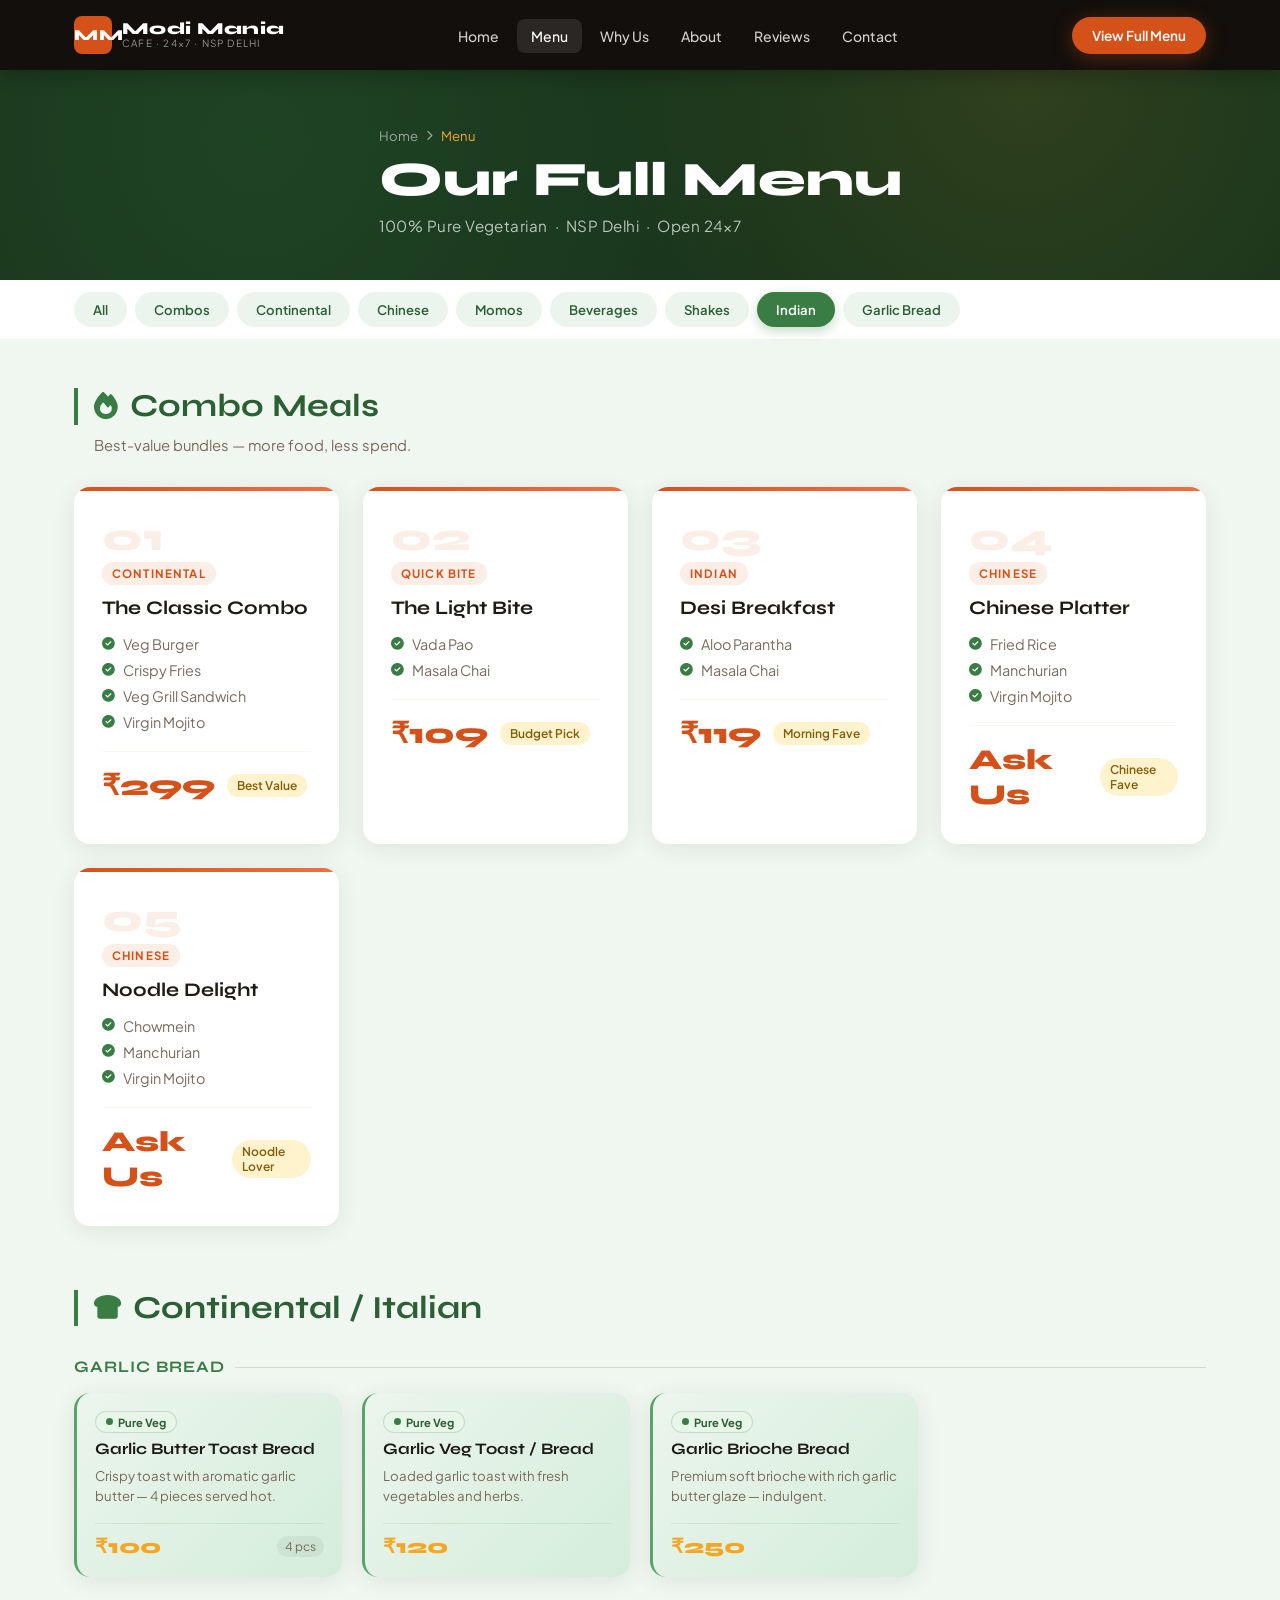
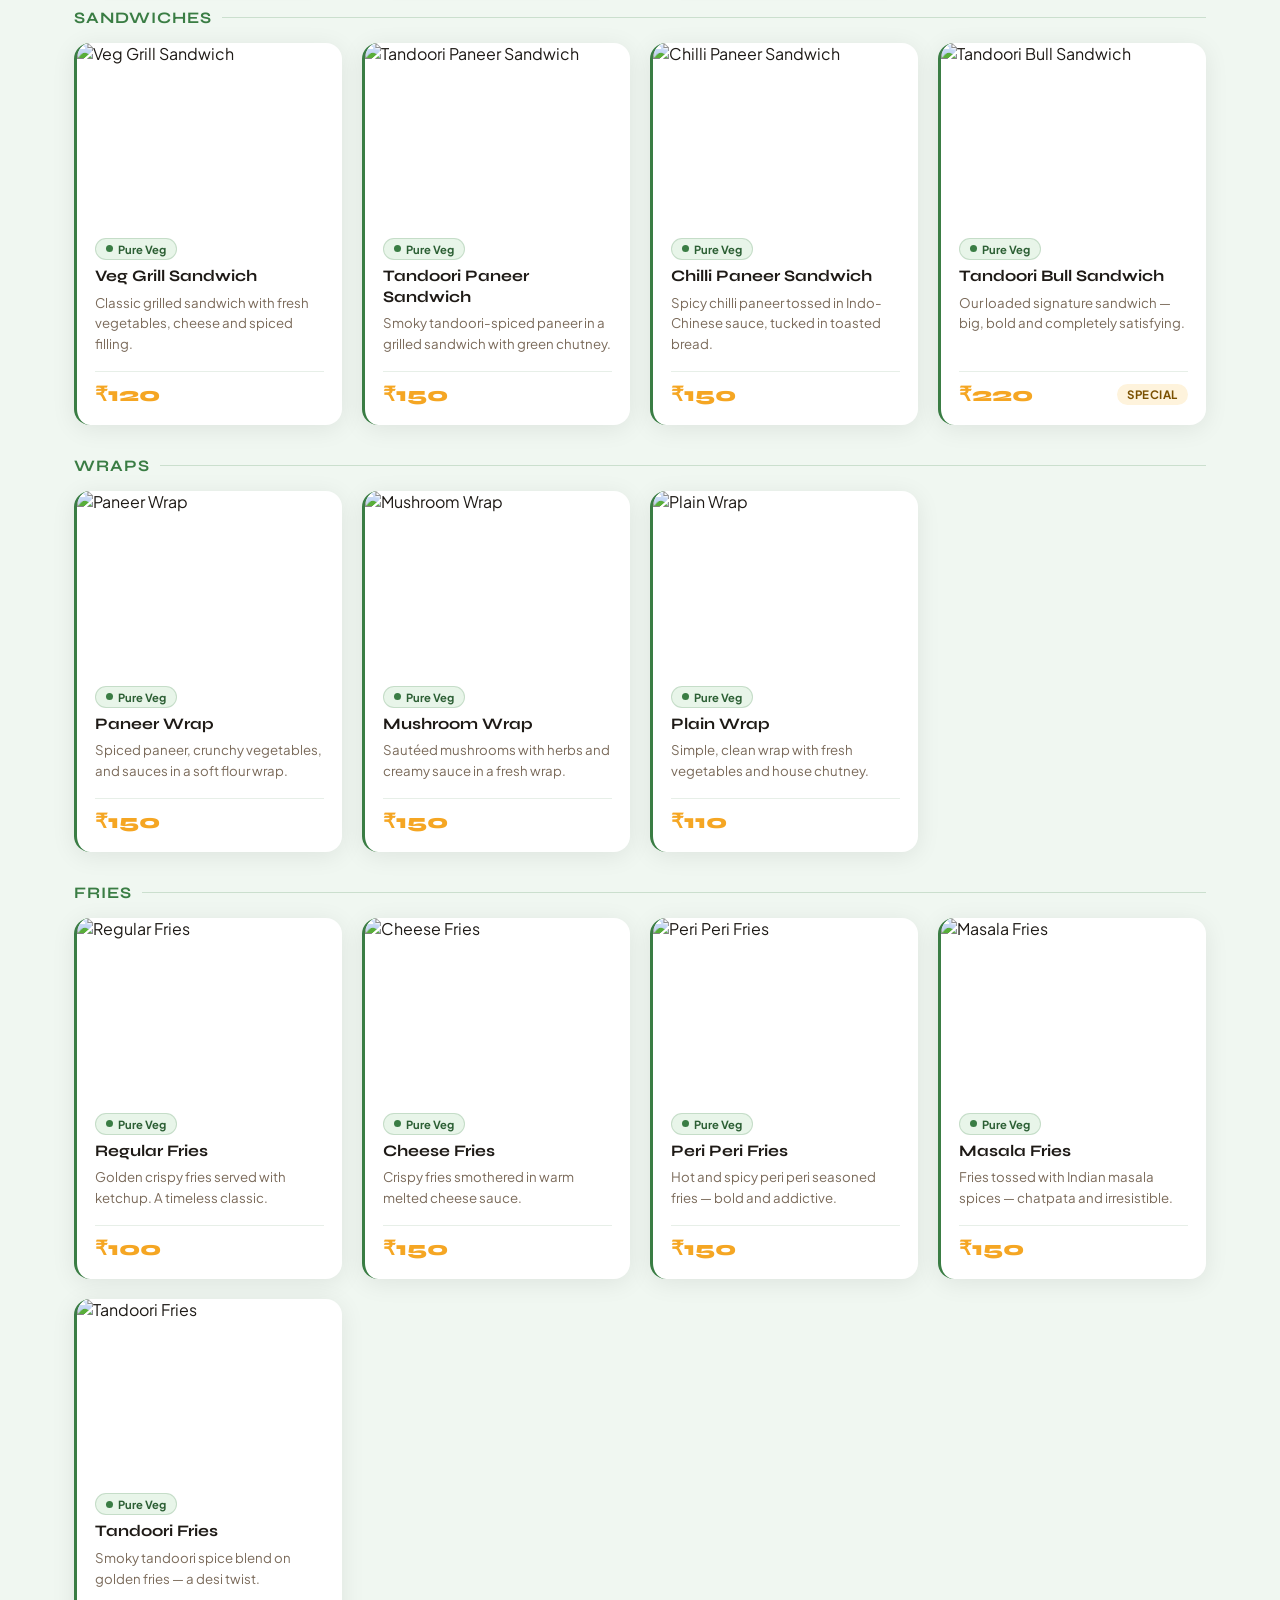
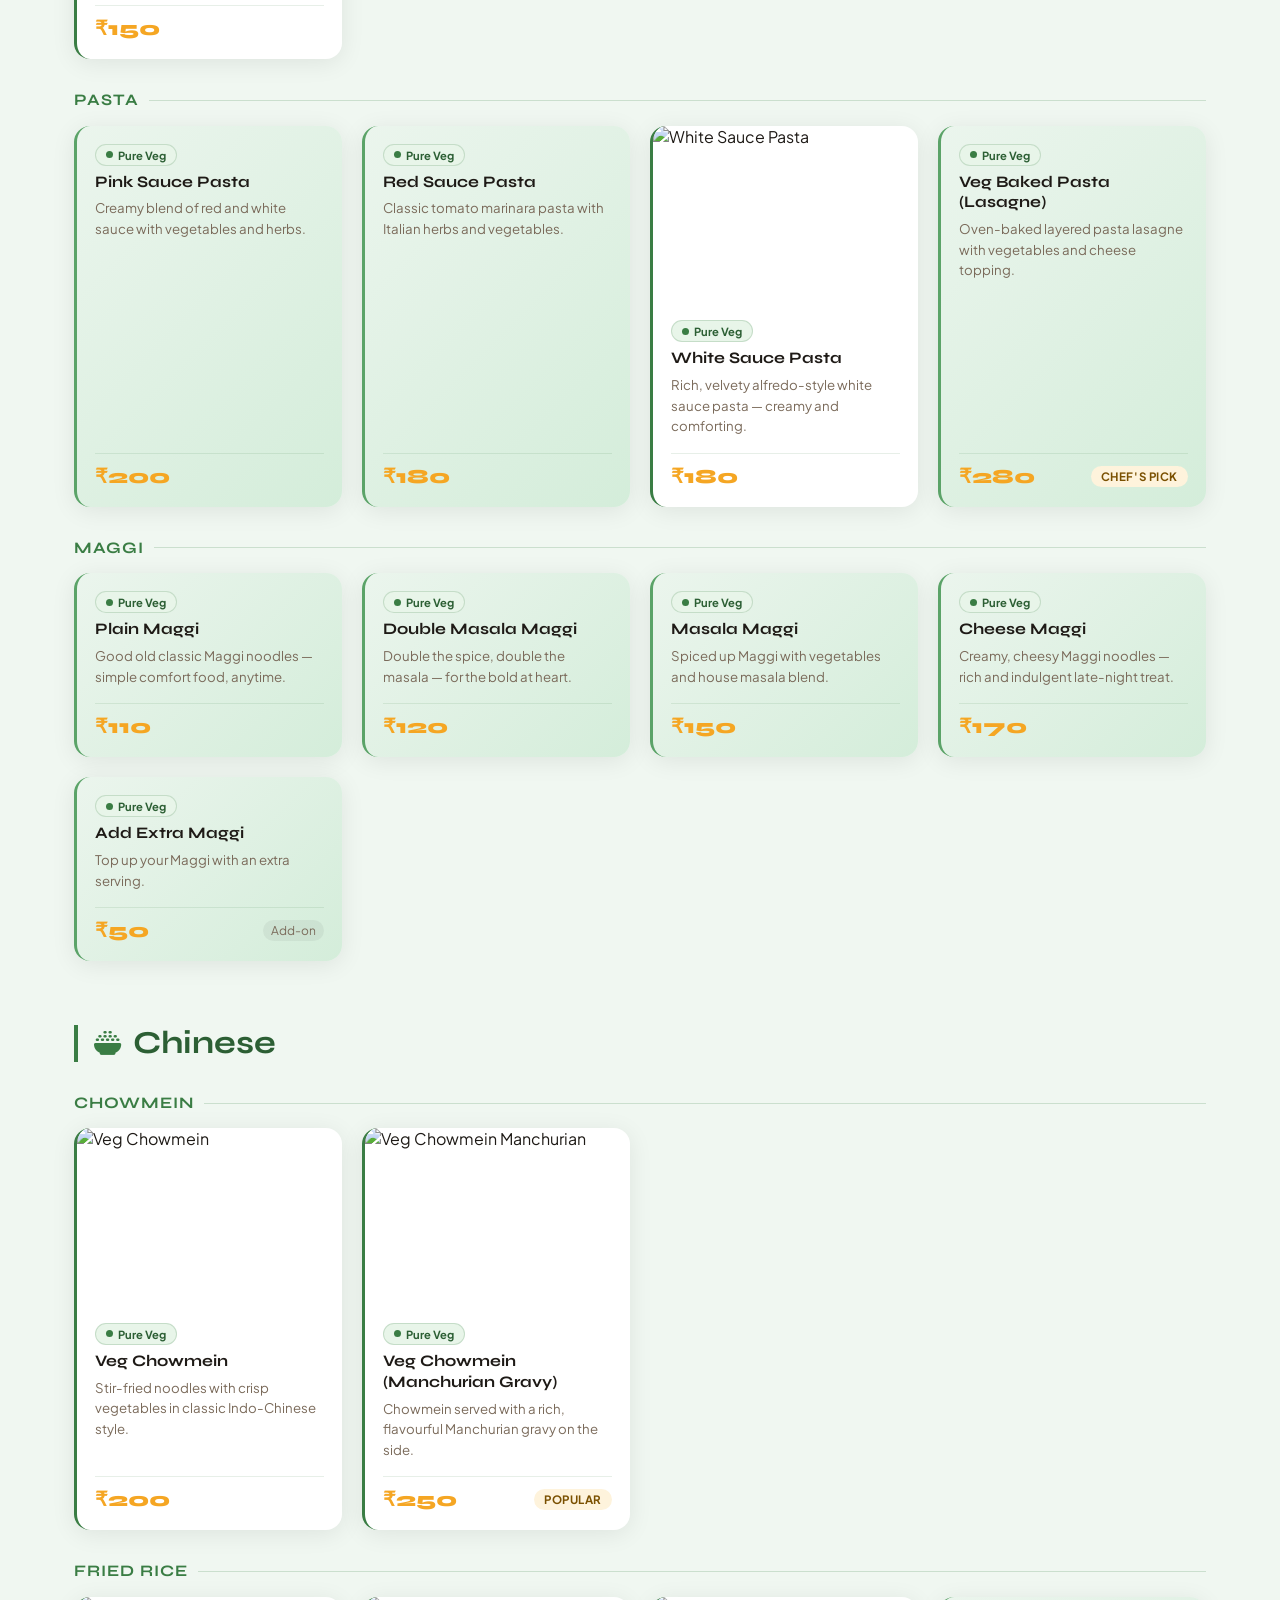
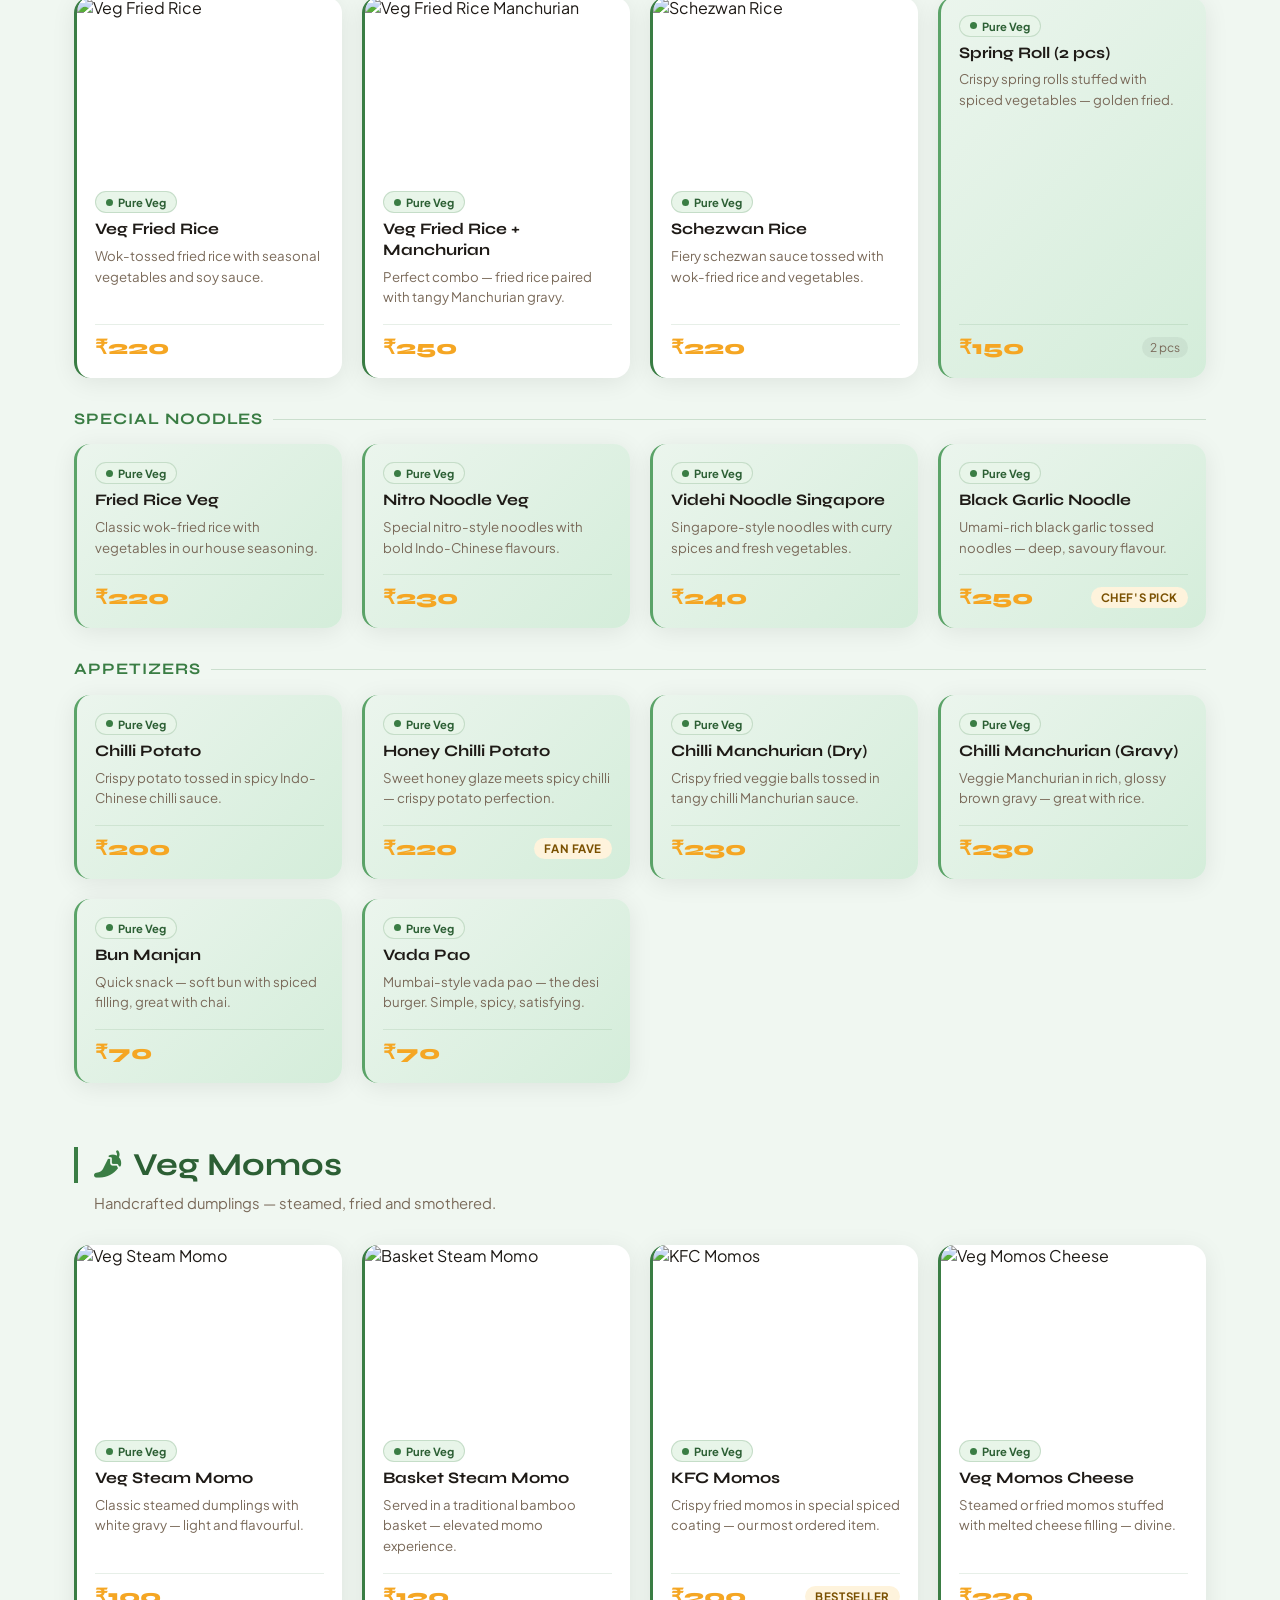
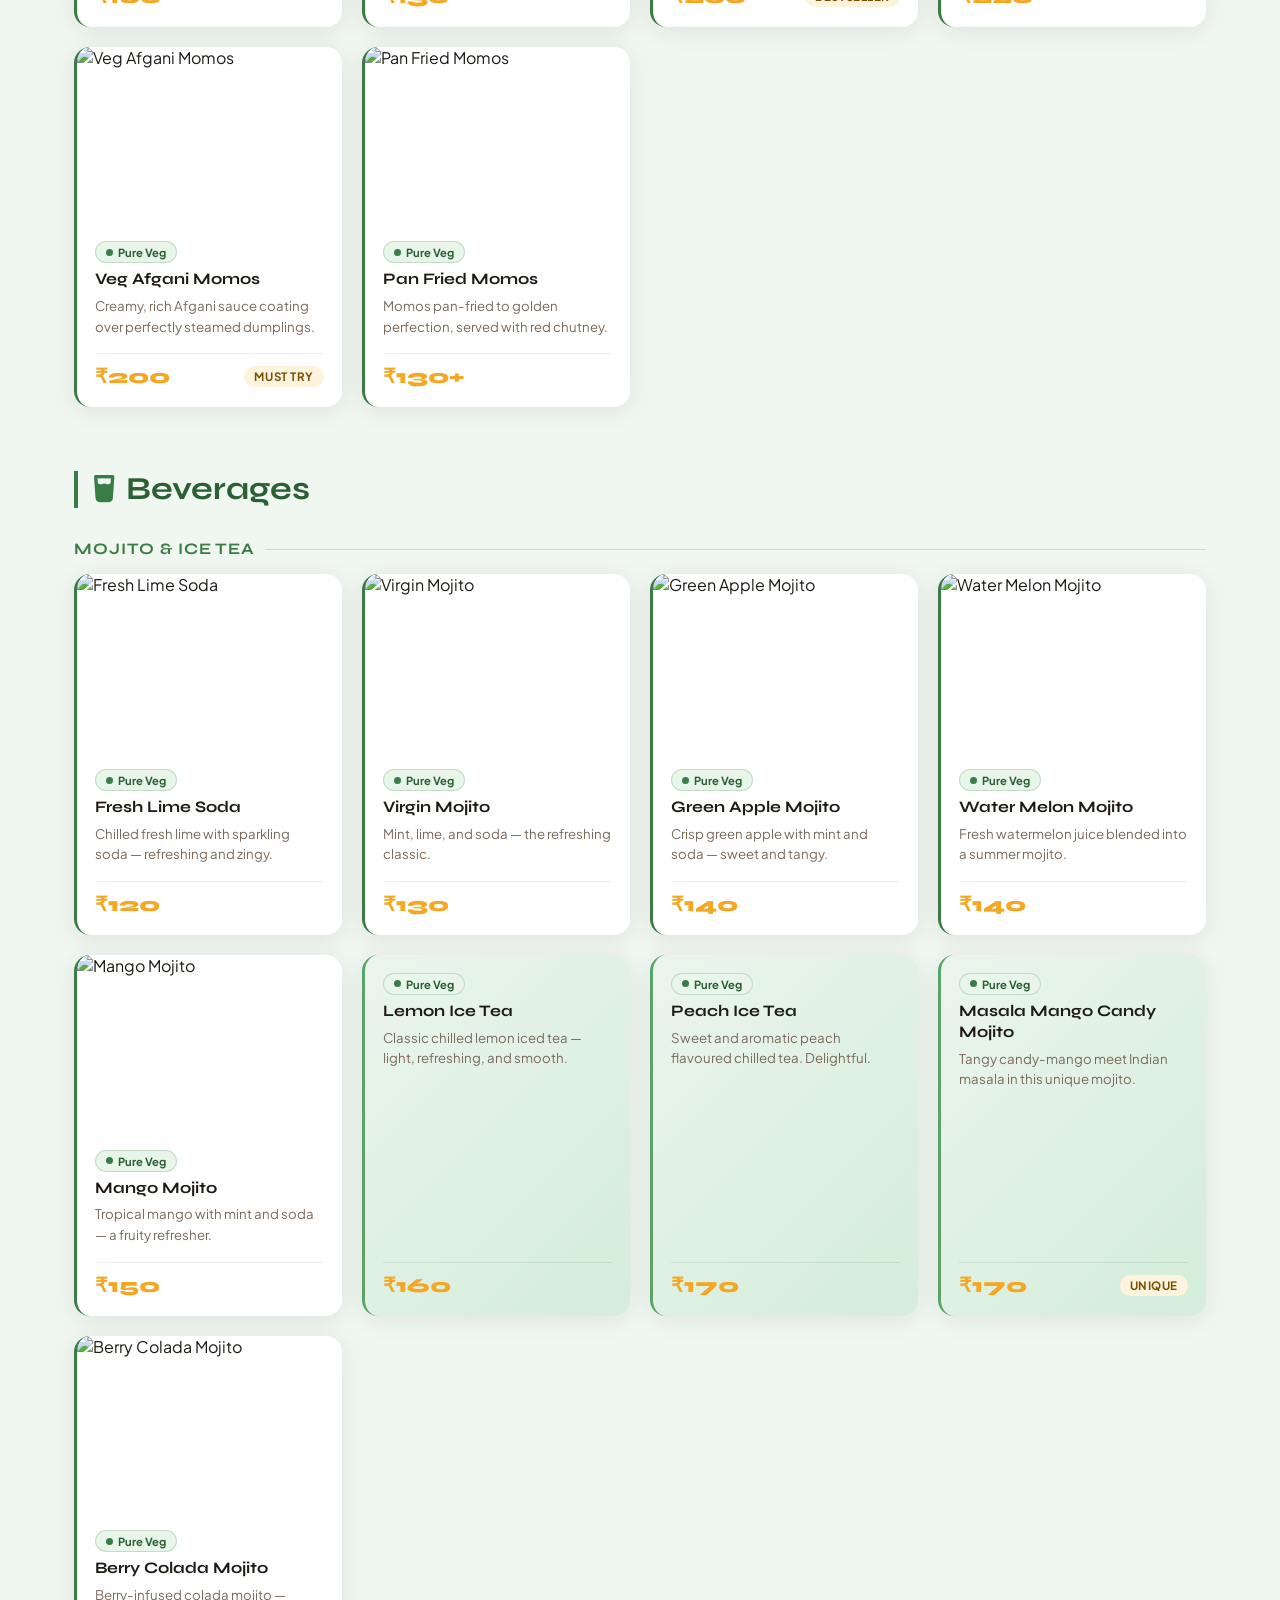
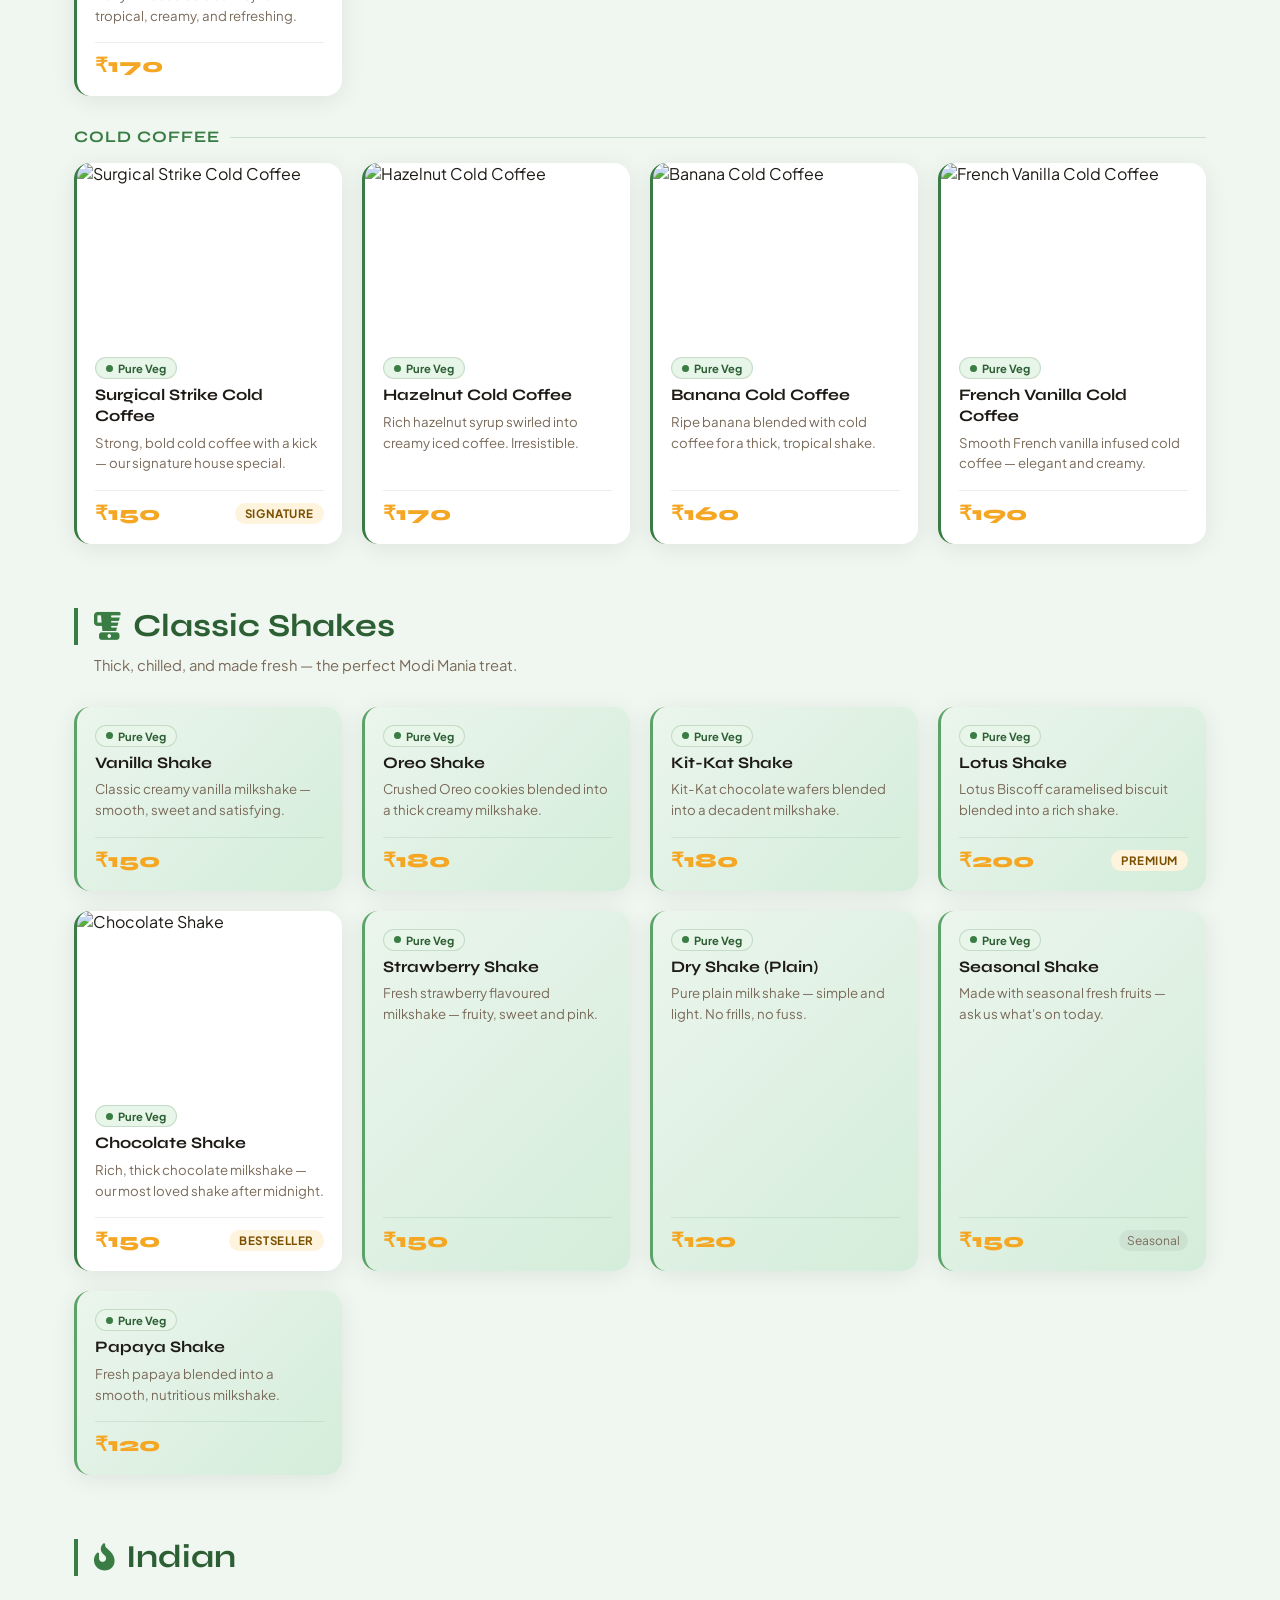
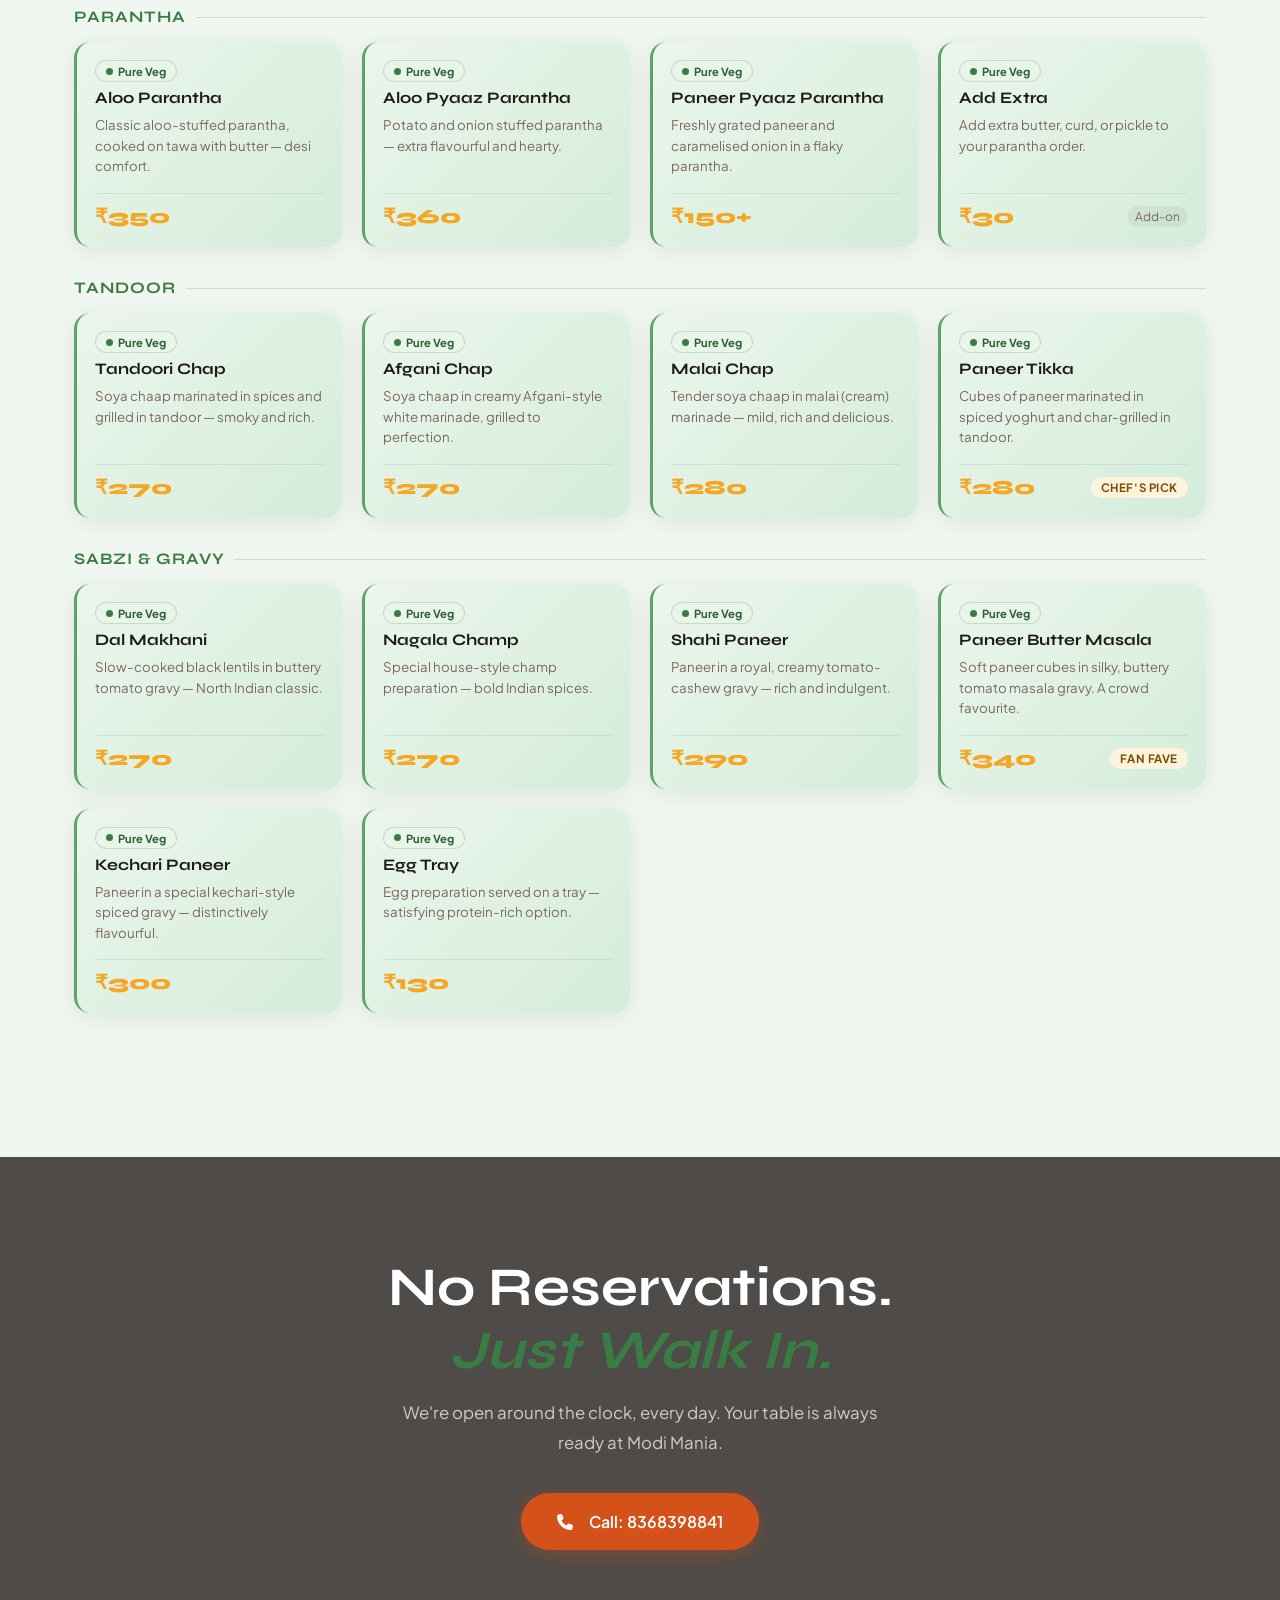
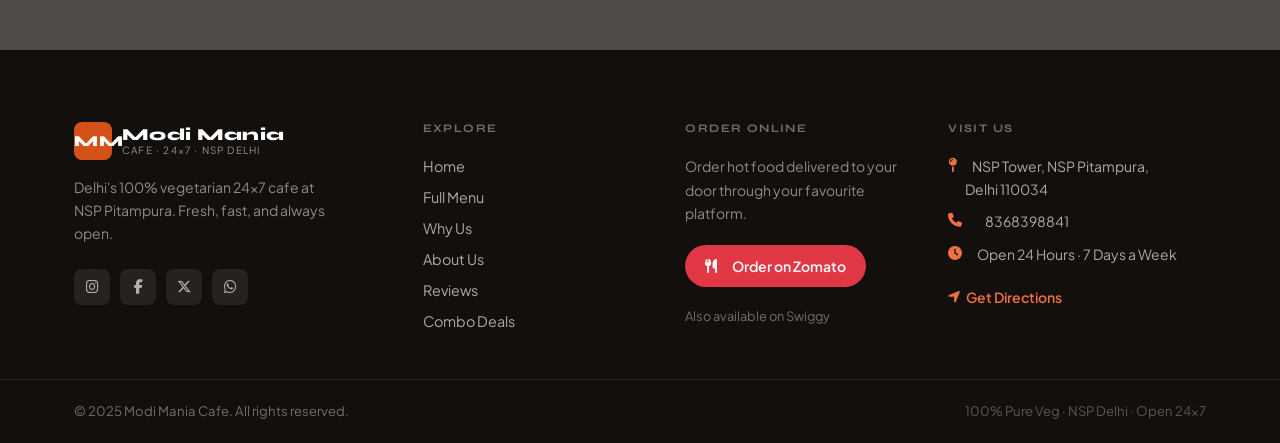
==== menu.html @ 836a1da5 "feat: real photos + full menu page with green/amber palette - complete rebuild" ====
<!DOCTYPE html>
<html lang="en">
<head>
  <meta charset="UTF-8">
  <meta name="viewport" content="width=device-width, initial-scale=1.0">
  <title>Full Menu | Modi Mania Cafe 24×7 | NSP Delhi</title>
  <meta name="description" content="Browse the complete menu at Modi Mania Cafe NSP Delhi. Momos, Burgers, Pasta, Shakes, Chowmein, Fries & more. 100% Veg. Open 24×7.">
  <link rel="preconnect" href="https://fonts.googleapis.com">
  <link rel="preconnect" href="https://fonts.gstatic.com" crossorigin>
  <link href="https://fonts.googleapis.com/css2?family=Syne:wght@700;800&family=Plus+Jakarta+Sans:wght@300;400;500;600&display=swap" rel="stylesheet">
  <link rel="stylesheet" href="https://cdnjs.cloudflare.com/ajax/libs/font-awesome/6.5.0/css/all.min.css">
  <link rel="stylesheet" href="style.css">
</head>
<body class="page-menu">

  <!-- ===== NAVBAR ===== -->
  <nav class="navbar navbar--solid" id="navbar">
    <div class="nav-inner container">
      <a href="index.html" class="nav-logo" aria-label="Modi Mania Home">
        <span class="logo-badge">MM</span>
        <span class="logo-text">
          <span class="logo-name">Modi Mania</span>
          <span class="logo-sub">CAFE · 24×7 · NSP DELHI</span>
        </span>
      </a>
      <ul class="nav-links" id="navLinks">
        <li><a href="index.html" class="nav-link">Home</a></li>
        <li><a href="menu.html" class="nav-link active">Menu</a></li>
        <li><a href="index.html#why-us" class="nav-link">Why Us</a></li>
        <li><a href="index.html#about" class="nav-link">About</a></li>
        <li><a href="index.html#reviews" class="nav-link">Reviews</a></li>
        <li><a href="index.html#contact" class="nav-link">Contact</a></li>
      </ul>
      <div class="nav-actions">
        <a href="menu.html" class="btn btn-primary btn-sm">View Full Menu</a>
        <button class="hamburger" id="hamburger" aria-label="Open menu" aria-expanded="false">
          <span></span><span></span><span></span>
        </button>
      </div>
    </div>
  </nav>

  <!-- ===== PAGE HERO ===== -->
  <header class="menu-page-hero">
    <div class="mph-overlay"></div>
    <div class="container mph-inner">
      <nav class="breadcrumb" aria-label="Breadcrumb">
        <a href="index.html">Home</a>
        <i class="fa-solid fa-chevron-right"></i>
        <span>Menu</span>
      </nav>
      <h1>Our Full Menu</h1>
      <p>100% Pure Vegetarian &nbsp;·&nbsp; NSP Delhi &nbsp;·&nbsp; Open 24×7</p>
    </div>
  </header>

  <!-- ===== STICKY CATEGORY NAV ===== -->
  <div class="cat-nav-wrap" id="catNavWrap">
    <div class="cat-nav" id="catNav">
      <div class="container cat-nav-inner">
        <button class="cat-pill active" data-target="all">All</button>
        <button class="cat-pill" data-target="combos">Combos</button>
        <button class="cat-pill" data-target="continental">Continental</button>
        <button class="cat-pill" data-target="chinese">Chinese</button>
        <button class="cat-pill" data-target="momos">Momos</button>
        <button class="cat-pill" data-target="beverages">Beverages</button>
        <button class="cat-pill" data-target="shakes">Shakes</button>
        <button class="cat-pill" data-target="indian">Indian</button>
        <button class="cat-pill" data-target="garlic-bread">Garlic Bread</button>
      </div>
    </div>
  </div>

  <!-- ===== MENU CONTENT ===== -->
  <main class="menu-main">
    <div class="container">

      <!-- COMBO MEALS -->
      <section class="menu-section-block" id="combos" data-section="combos">
        <h2 class="menu-section-title"><i class="fa-solid fa-fire"></i> Combo Meals</h2>
        <p class="menu-section-desc">Best-value bundles — more food, less spend.</p>
        <div class="combo-grid combo-grid--menu">
          <div class="combo-card">
            <div class="combo-num">01</div>
            <div class="combo-tag">Continental</div>
            <h3 class="combo-title">The Classic Combo</h3>
            <ul class="combo-items">
              <li><i class="fa-solid fa-circle-check"></i> Veg Burger</li>
              <li><i class="fa-solid fa-circle-check"></i> Crispy Fries</li>
              <li><i class="fa-solid fa-circle-check"></i> Veg Grill Sandwich</li>
              <li><i class="fa-solid fa-circle-check"></i> Virgin Mojito</li>
            </ul>
            <div class="combo-price-wrap">
              <span class="combo-price">₹299</span>
              <span class="combo-save">Best Value</span>
            </div>
          </div>
          <div class="combo-card">
            <div class="combo-num">02</div>
            <div class="combo-tag">Quick Bite</div>
            <h3 class="combo-title">The Light Bite</h3>
            <ul class="combo-items">
              <li><i class="fa-solid fa-circle-check"></i> Vada Pao</li>
              <li><i class="fa-solid fa-circle-check"></i> Masala Chai</li>
            </ul>
            <div class="combo-price-wrap">
              <span class="combo-price">₹109</span>
              <span class="combo-save">Budget Pick</span>
            </div>
          </div>
          <div class="combo-card">
            <div class="combo-num">03</div>
            <div class="combo-tag">Indian</div>
            <h3 class="combo-title">Desi Breakfast</h3>
            <ul class="combo-items">
              <li><i class="fa-solid fa-circle-check"></i> Aloo Parantha</li>
              <li><i class="fa-solid fa-circle-check"></i> Masala Chai</li>
            </ul>
            <div class="combo-price-wrap">
              <span class="combo-price">₹119</span>
              <span class="combo-save">Morning Fave</span>
            </div>
          </div>
          <div class="combo-card">
            <div class="combo-num">04</div>
            <div class="combo-tag">Chinese</div>
            <h3 class="combo-title">Chinese Platter</h3>
            <ul class="combo-items">
              <li><i class="fa-solid fa-circle-check"></i> Fried Rice</li>
              <li><i class="fa-solid fa-circle-check"></i> Manchurian</li>
              <li><i class="fa-solid fa-circle-check"></i> Virgin Mojito</li>
            </ul>
            <div class="combo-price-wrap">
              <span class="combo-price">Ask Us</span>
              <span class="combo-save">Chinese Fave</span>
            </div>
          </div>
          <div class="combo-card">
            <div class="combo-num">05</div>
            <div class="combo-tag">Chinese</div>
            <h3 class="combo-title">Noodle Delight</h3>
            <ul class="combo-items">
              <li><i class="fa-solid fa-circle-check"></i> Chowmein</li>
              <li><i class="fa-solid fa-circle-check"></i> Manchurian</li>
              <li><i class="fa-solid fa-circle-check"></i> Virgin Mojito</li>
            </ul>
            <div class="combo-price-wrap">
              <span class="combo-price">Ask Us</span>
              <span class="combo-save">Noodle Lover</span>
            </div>
          </div>
        </div>
      </section>


      <!-- CONTINENTAL / ITALIAN -->
      <section class="menu-section-block" id="continental" data-section="continental">
        <h2 class="menu-section-title"><i class="fa-solid fa-bread-slice"></i> Continental / Italian</h2>

        <!-- GARLIC BREAD sub-section -->
        <h3 class="menu-subsection-title" id="garlic-bread" data-section="garlic-bread">Garlic Bread</h3>
        <div class="item-grid">
          <div class="item-card item-card--text">
            <div class="item-card-body">
              <div class="veg-badge"><span class="veg-dot"></span> Pure Veg</div>
              <h4 class="item-name">Garlic Butter Toast Bread</h4>
              <p class="item-desc">Crispy toast with aromatic garlic butter — 4 pieces served hot.</p>
              <div class="item-footer">
                <span class="item-price">₹100</span>
                <span class="item-qty">4 pcs</span>
              </div>
            </div>
          </div>
          <div class="item-card item-card--text">
            <div class="item-card-body">
              <div class="veg-badge"><span class="veg-dot"></span> Pure Veg</div>
              <h4 class="item-name">Garlic Veg Toast / Bread</h4>
              <p class="item-desc">Loaded garlic toast with fresh vegetables and herbs.</p>
              <div class="item-footer">
                <span class="item-price">₹120</span>
              </div>
            </div>
          </div>
          <div class="item-card item-card--text">
            <div class="item-card-body">
              <div class="veg-badge"><span class="veg-dot"></span> Pure Veg</div>
              <h4 class="item-name">Garlic Brioche Bread</h4>
              <p class="item-desc">Premium soft brioche with rich garlic butter glaze — indulgent.</p>
              <div class="item-footer">
                <span class="item-price">₹250</span>
              </div>
            </div>
          </div>
        </div>

        <!-- SANDWICHES -->
        <h3 class="menu-subsection-title">Sandwiches</h3>
        <div class="item-grid">
          <div class="item-card item-card--photo">
            <div class="item-img-wrap">
              <img src="img-food-tray.jpg" alt="Veg Grill Sandwich" loading="lazy">
            </div>
            <div class="item-card-body">
              <div class="veg-badge"><span class="veg-dot"></span> Pure Veg</div>
              <h4 class="item-name">Veg Grill Sandwich</h4>
              <p class="item-desc">Classic grilled sandwich with fresh vegetables, cheese and spiced filling.</p>
              <div class="item-footer">
                <span class="item-price">₹120</span>
              </div>
            </div>
          </div>
          <div class="item-card item-card--photo">
            <div class="item-img-wrap">
              <img src="img-food-tray.jpg" alt="Tandoori Paneer Sandwich" loading="lazy">
            </div>
            <div class="item-card-body">
              <div class="veg-badge"><span class="veg-dot"></span> Pure Veg</div>
              <h4 class="item-name">Tandoori Paneer Sandwich</h4>
              <p class="item-desc">Smoky tandoori-spiced paneer in a grilled sandwich with green chutney.</p>
              <div class="item-footer">
                <span class="item-price">₹150</span>
              </div>
            </div>
          </div>
          <div class="item-card item-card--photo">
            <div class="item-img-wrap">
              <img src="img-food-tray.jpg" alt="Chilli Paneer Sandwich" loading="lazy">
            </div>
            <div class="item-card-body">
              <div class="veg-badge"><span class="veg-dot"></span> Pure Veg</div>
              <h4 class="item-name">Chilli Paneer Sandwich</h4>
              <p class="item-desc">Spicy chilli paneer tossed in Indo-Chinese sauce, tucked in toasted bread.</p>
              <div class="item-footer">
                <span class="item-price">₹150</span>
              </div>
            </div>
          </div>
          <div class="item-card item-card--photo">
            <div class="item-img-wrap">
              <img src="img-food-tray.jpg" alt="Tandoori Bull Sandwich" loading="lazy">
            </div>
            <div class="item-card-body">
              <div class="veg-badge"><span class="veg-dot"></span> Pure Veg</div>
              <h4 class="item-name">Tandoori Bull Sandwich</h4>
              <p class="item-desc">Our loaded signature sandwich — big, bold and completely satisfying.</p>
              <div class="item-footer">
                <span class="item-price">₹220</span>
                <span class="item-badge-special">Special</span>
              </div>
            </div>
          </div>
        </div>

        <!-- WRAPS -->
        <h3 class="menu-subsection-title">Wraps</h3>
        <div class="item-grid">
          <div class="item-card item-card--photo">
            <div class="item-img-wrap">
              <img src="img-wrap-mojito.jpg" alt="Paneer Wrap" loading="lazy">
            </div>
            <div class="item-card-body">
              <div class="veg-badge"><span class="veg-dot"></span> Pure Veg</div>
              <h4 class="item-name">Paneer Wrap</h4>
              <p class="item-desc">Spiced paneer, crunchy vegetables, and sauces in a soft flour wrap.</p>
              <div class="item-footer">
                <span class="item-price">₹150</span>
              </div>
            </div>
          </div>
          <div class="item-card item-card--photo">
            <div class="item-img-wrap">
              <img src="img-wrap-mojito.jpg" alt="Mushroom Wrap" loading="lazy">
            </div>
            <div class="item-card-body">
              <div class="veg-badge"><span class="veg-dot"></span> Pure Veg</div>
              <h4 class="item-name">Mushroom Wrap</h4>
              <p class="item-desc">Sautéed mushrooms with herbs and creamy sauce in a fresh wrap.</p>
              <div class="item-footer">
                <span class="item-price">₹150</span>
              </div>
            </div>
          </div>
          <div class="item-card item-card--photo">
            <div class="item-img-wrap">
              <img src="img-wrap-mojito.jpg" alt="Plain Wrap" loading="lazy">
            </div>
            <div class="item-card-body">
              <div class="veg-badge"><span class="veg-dot"></span> Pure Veg</div>
              <h4 class="item-name">Plain Wrap</h4>
              <p class="item-desc">Simple, clean wrap with fresh vegetables and house chutney.</p>
              <div class="item-footer">
                <span class="item-price">₹110</span>
              </div>
            </div>
          </div>
        </div>

        <!-- FRIES -->
        <h3 class="menu-subsection-title">Fries</h3>
        <div class="item-grid">
          <div class="item-card item-card--photo">
            <div class="item-img-wrap">
              <img src="img-fries.jpg" alt="Regular Fries" loading="lazy">
            </div>
            <div class="item-card-body">
              <div class="veg-badge"><span class="veg-dot"></span> Pure Veg</div>
              <h4 class="item-name">Regular Fries</h4>
              <p class="item-desc">Golden crispy fries served with ketchup. A timeless classic.</p>
              <div class="item-footer">
                <span class="item-price">₹100</span>
              </div>
            </div>
          </div>
          <div class="item-card item-card--photo">
            <div class="item-img-wrap">
              <img src="img-fries.jpg" alt="Cheese Fries" loading="lazy">
            </div>
            <div class="item-card-body">
              <div class="veg-badge"><span class="veg-dot"></span> Pure Veg</div>
              <h4 class="item-name">Cheese Fries</h4>
              <p class="item-desc">Crispy fries smothered in warm melted cheese sauce.</p>
              <div class="item-footer">
                <span class="item-price">₹150</span>
              </div>
            </div>
          </div>
          <div class="item-card item-card--photo">
            <div class="item-img-wrap">
              <img src="img-fries.jpg" alt="Peri Peri Fries" loading="lazy">
            </div>
            <div class="item-card-body">
              <div class="veg-badge"><span class="veg-dot"></span> Pure Veg</div>
              <h4 class="item-name">Peri Peri Fries</h4>
              <p class="item-desc">Hot and spicy peri peri seasoned fries — bold and addictive.</p>
              <div class="item-footer">
                <span class="item-price">₹150</span>
              </div>
            </div>
          </div>
          <div class="item-card item-card--photo">
            <div class="item-img-wrap">
              <img src="img-fries.jpg" alt="Masala Fries" loading="lazy">
            </div>
            <div class="item-card-body">
              <div class="veg-badge"><span class="veg-dot"></span> Pure Veg</div>
              <h4 class="item-name">Masala Fries</h4>
              <p class="item-desc">Fries tossed with Indian masala spices — chatpata and irresistible.</p>
              <div class="item-footer">
                <span class="item-price">₹150</span>
              </div>
            </div>
          </div>
          <div class="item-card item-card--photo">
            <div class="item-img-wrap">
              <img src="img-fries.jpg" alt="Tandoori Fries" loading="lazy">
            </div>
            <div class="item-card-body">
              <div class="veg-badge"><span class="veg-dot"></span> Pure Veg</div>
              <h4 class="item-name">Tandoori Fries</h4>
              <p class="item-desc">Smoky tandoori spice blend on golden fries — a desi twist.</p>
              <div class="item-footer">
                <span class="item-price">₹150</span>
              </div>
            </div>
          </div>
        </div>

        <!-- PASTA -->
        <h3 class="menu-subsection-title">Pasta</h3>
        <div class="item-grid">
          <div class="item-card item-card--text">
            <div class="item-card-body">
              <div class="veg-badge"><span class="veg-dot"></span> Pure Veg</div>
              <h4 class="item-name">Pink Sauce Pasta</h4>
              <p class="item-desc">Creamy blend of red and white sauce with vegetables and herbs.</p>
              <div class="item-footer">
                <span class="item-price">₹200</span>
              </div>
            </div>
          </div>
          <div class="item-card item-card--text">
            <div class="item-card-body">
              <div class="veg-badge"><span class="veg-dot"></span> Pure Veg</div>
              <h4 class="item-name">Red Sauce Pasta</h4>
              <p class="item-desc">Classic tomato marinara pasta with Italian herbs and vegetables.</p>
              <div class="item-footer">
                <span class="item-price">₹180</span>
              </div>
            </div>
          </div>
          <div class="item-card item-card--photo">
            <div class="item-img-wrap">
              <img src="img-white-pasta.jpg" alt="White Sauce Pasta" loading="lazy">
            </div>
            <div class="item-card-body">
              <div class="veg-badge"><span class="veg-dot"></span> Pure Veg</div>
              <h4 class="item-name">White Sauce Pasta</h4>
              <p class="item-desc">Rich, velvety alfredo-style white sauce pasta — creamy and comforting.</p>
              <div class="item-footer">
                <span class="item-price">₹180</span>
              </div>
            </div>
          </div>
          <div class="item-card item-card--text">
            <div class="item-card-body">
              <div class="veg-badge"><span class="veg-dot"></span> Pure Veg</div>
              <h4 class="item-name">Veg Baked Pasta (Lasagne)</h4>
              <p class="item-desc">Oven-baked layered pasta lasagne with vegetables and cheese topping.</p>
              <div class="item-footer">
                <span class="item-price">₹280</span>
                <span class="item-badge-special">Chef's Pick</span>
              </div>
            </div>
          </div>
        </div>

        <!-- MAGGI -->
        <h3 class="menu-subsection-title">Maggi</h3>
        <div class="item-grid">
          <div class="item-card item-card--text">
            <div class="item-card-body">
              <div class="veg-badge"><span class="veg-dot"></span> Pure Veg</div>
              <h4 class="item-name">Plain Maggi</h4>
              <p class="item-desc">Good old classic Maggi noodles — simple comfort food, anytime.</p>
              <div class="item-footer">
                <span class="item-price">₹110</span>
              </div>
            </div>
          </div>
          <div class="item-card item-card--text">
            <div class="item-card-body">
              <div class="veg-badge"><span class="veg-dot"></span> Pure Veg</div>
              <h4 class="item-name">Double Masala Maggi</h4>
              <p class="item-desc">Double the spice, double the masala — for the bold at heart.</p>
              <div class="item-footer">
                <span class="item-price">₹120</span>
              </div>
            </div>
          </div>
          <div class="item-card item-card--text">
            <div class="item-card-body">
              <div class="veg-badge"><span class="veg-dot"></span> Pure Veg</div>
              <h4 class="item-name">Masala Maggi</h4>
              <p class="item-desc">Spiced up Maggi with vegetables and house masala blend.</p>
              <div class="item-footer">
                <span class="item-price">₹150</span>
              </div>
            </div>
          </div>
          <div class="item-card item-card--text">
            <div class="item-card-body">
              <div class="veg-badge"><span class="veg-dot"></span> Pure Veg</div>
              <h4 class="item-name">Cheese Maggi</h4>
              <p class="item-desc">Creamy, cheesy Maggi noodles — rich and indulgent late-night treat.</p>
              <div class="item-footer">
                <span class="item-price">₹170</span>
              </div>
            </div>
          </div>
          <div class="item-card item-card--text">
            <div class="item-card-body">
              <div class="veg-badge"><span class="veg-dot"></span> Pure Veg</div>
              <h4 class="item-name">Add Extra Maggi</h4>
              <p class="item-desc">Top up your Maggi with an extra serving.</p>
              <div class="item-footer">
                <span class="item-price">₹50</span>
                <span class="item-qty">Add-on</span>
              </div>
            </div>
          </div>
        </div>
      </section>


      <!-- CHINESE -->
      <section class="menu-section-block" id="chinese" data-section="chinese">
        <h2 class="menu-section-title"><i class="fa-solid fa-bowl-rice"></i> Chinese</h2>

        <!-- CHOWMEIN -->
        <h3 class="menu-subsection-title">Chowmein</h3>
        <div class="item-grid">
          <div class="item-card item-card--photo">
            <div class="item-img-wrap">
              <img src="img-chowmein.jpg" alt="Veg Chowmein" loading="lazy">
            </div>
            <div class="item-card-body">
              <div class="veg-badge"><span class="veg-dot"></span> Pure Veg</div>
              <h4 class="item-name">Veg Chowmein</h4>
              <p class="item-desc">Stir-fried noodles with crisp vegetables in classic Indo-Chinese style.</p>
              <div class="item-footer">
                <span class="item-price">₹200</span>
              </div>
            </div>
          </div>
          <div class="item-card item-card--photo">
            <div class="item-img-wrap">
              <img src="img-chowmein.jpg" alt="Veg Chowmein Manchurian" loading="lazy">
            </div>
            <div class="item-card-body">
              <div class="veg-badge"><span class="veg-dot"></span> Pure Veg</div>
              <h4 class="item-name">Veg Chowmein (Manchurian Gravy)</h4>
              <p class="item-desc">Chowmein served with a rich, flavourful Manchurian gravy on the side.</p>
              <div class="item-footer">
                <span class="item-price">₹250</span>
                <span class="item-badge-special">Popular</span>
              </div>
            </div>
          </div>
        </div>

        <!-- FRIED RICE -->
        <h3 class="menu-subsection-title">Fried Rice</h3>
        <div class="item-grid">
          <div class="item-card item-card--photo">
            <div class="item-img-wrap">
              <img src="img-chowmein.jpg" alt="Veg Fried Rice" loading="lazy">
            </div>
            <div class="item-card-body">
              <div class="veg-badge"><span class="veg-dot"></span> Pure Veg</div>
              <h4 class="item-name">Veg Fried Rice</h4>
              <p class="item-desc">Wok-tossed fried rice with seasonal vegetables and soy sauce.</p>
              <div class="item-footer">
                <span class="item-price">₹220</span>
              </div>
            </div>
          </div>
          <div class="item-card item-card--photo">
            <div class="item-img-wrap">
              <img src="img-chowmein.jpg" alt="Veg Fried Rice Manchurian" loading="lazy">
            </div>
            <div class="item-card-body">
              <div class="veg-badge"><span class="veg-dot"></span> Pure Veg</div>
              <h4 class="item-name">Veg Fried Rice + Manchurian</h4>
              <p class="item-desc">Perfect combo — fried rice paired with tangy Manchurian gravy.</p>
              <div class="item-footer">
                <span class="item-price">₹250</span>
              </div>
            </div>
          </div>
          <div class="item-card item-card--photo">
            <div class="item-img-wrap">
              <img src="img-chowmein.jpg" alt="Schezwan Rice" loading="lazy">
            </div>
            <div class="item-card-body">
              <div class="veg-badge"><span class="veg-dot"></span> Pure Veg</div>
              <h4 class="item-name">Schezwan Rice</h4>
              <p class="item-desc">Fiery schezwan sauce tossed with wok-fried rice and vegetables.</p>
              <div class="item-footer">
                <span class="item-price">₹220</span>
              </div>
            </div>
          </div>
          <div class="item-card item-card--text">
            <div class="item-card-body">
              <div class="veg-badge"><span class="veg-dot"></span> Pure Veg</div>
              <h4 class="item-name">Spring Roll (2 pcs)</h4>
              <p class="item-desc">Crispy spring rolls stuffed with spiced vegetables — golden fried.</p>
              <div class="item-footer">
                <span class="item-price">₹150</span>
                <span class="item-qty">2 pcs</span>
              </div>
            </div>
          </div>
        </div>

        <!-- SPECIAL NOODLES -->
        <h3 class="menu-subsection-title">Special Noodles</h3>
        <div class="item-grid">
          <div class="item-card item-card--text">
            <div class="item-card-body">
              <div class="veg-badge"><span class="veg-dot"></span> Pure Veg</div>
              <h4 class="item-name">Fried Rice Veg</h4>
              <p class="item-desc">Classic wok-fried rice with vegetables in our house seasoning.</p>
              <div class="item-footer">
                <span class="item-price">₹220</span>
              </div>
            </div>
          </div>
          <div class="item-card item-card--text">
            <div class="item-card-body">
              <div class="veg-badge"><span class="veg-dot"></span> Pure Veg</div>
              <h4 class="item-name">Nitro Noodle Veg</h4>
              <p class="item-desc">Special nitro-style noodles with bold Indo-Chinese flavours.</p>
              <div class="item-footer">
                <span class="item-price">₹230</span>
              </div>
            </div>
          </div>
          <div class="item-card item-card--text">
            <div class="item-card-body">
              <div class="veg-badge"><span class="veg-dot"></span> Pure Veg</div>
              <h4 class="item-name">Videhi Noodle Singapore</h4>
              <p class="item-desc">Singapore-style noodles with curry spices and fresh vegetables.</p>
              <div class="item-footer">
                <span class="item-price">₹240</span>
              </div>
            </div>
          </div>
          <div class="item-card item-card--text">
            <div class="item-card-body">
              <div class="veg-badge"><span class="veg-dot"></span> Pure Veg</div>
              <h4 class="item-name">Black Garlic Noodle</h4>
              <p class="item-desc">Umami-rich black garlic tossed noodles — deep, savoury flavour.</p>
              <div class="item-footer">
                <span class="item-price">₹250</span>
                <span class="item-badge-special">Chef's Pick</span>
              </div>
            </div>
          </div>
        </div>

        <!-- APPETIZERS -->
        <h3 class="menu-subsection-title">Appetizers</h3>
        <div class="item-grid">
          <div class="item-card item-card--text">
            <div class="item-card-body">
              <div class="veg-badge"><span class="veg-dot"></span> Pure Veg</div>
              <h4 class="item-name">Chilli Potato</h4>
              <p class="item-desc">Crispy potato tossed in spicy Indo-Chinese chilli sauce.</p>
              <div class="item-footer">
                <span class="item-price">₹200</span>
              </div>
            </div>
          </div>
          <div class="item-card item-card--text">
            <div class="item-card-body">
              <div class="veg-badge"><span class="veg-dot"></span> Pure Veg</div>
              <h4 class="item-name">Honey Chilli Potato</h4>
              <p class="item-desc">Sweet honey glaze meets spicy chilli — crispy potato perfection.</p>
              <div class="item-footer">
                <span class="item-price">₹220</span>
                <span class="item-badge-special">Fan Fave</span>
              </div>
            </div>
          </div>
          <div class="item-card item-card--text">
            <div class="item-card-body">
              <div class="veg-badge"><span class="veg-dot"></span> Pure Veg</div>
              <h4 class="item-name">Chilli Manchurian (Dry)</h4>
              <p class="item-desc">Crispy fried veggie balls tossed in tangy chilli Manchurian sauce.</p>
              <div class="item-footer">
                <span class="item-price">₹230</span>
              </div>
            </div>
          </div>
          <div class="item-card item-card--text">
            <div class="item-card-body">
              <div class="veg-badge"><span class="veg-dot"></span> Pure Veg</div>
              <h4 class="item-name">Chilli Manchurian (Gravy)</h4>
              <p class="item-desc">Veggie Manchurian in rich, glossy brown gravy — great with rice.</p>
              <div class="item-footer">
                <span class="item-price">₹230</span>
              </div>
            </div>
          </div>
          <div class="item-card item-card--text">
            <div class="item-card-body">
              <div class="veg-badge"><span class="veg-dot"></span> Pure Veg</div>
              <h4 class="item-name">Bun Manjan</h4>
              <p class="item-desc">Quick snack — soft bun with spiced filling, great with chai.</p>
              <div class="item-footer">
                <span class="item-price">₹70</span>
              </div>
            </div>
          </div>
          <div class="item-card item-card--text">
            <div class="item-card-body">
              <div class="veg-badge"><span class="veg-dot"></span> Pure Veg</div>
              <h4 class="item-name">Vada Pao</h4>
              <p class="item-desc">Mumbai-style vada pao — the desi burger. Simple, spicy, satisfying.</p>
              <div class="item-footer">
                <span class="item-price">₹70</span>
              </div>
            </div>
          </div>
        </div>
      </section>


      <!-- MOMOS -->
      <section class="menu-section-block" id="momos" data-section="momos">
        <h2 class="menu-section-title"><i class="fa-solid fa-pepper-hot"></i> Veg Momos</h2>
        <p class="menu-section-desc">Handcrafted dumplings — steamed, fried and smothered.</p>
        <div class="item-grid">
          <div class="item-card item-card--photo">
            <div class="item-img-wrap">
              <img src="img-steam-momos.jpg" alt="Veg Steam Momo" loading="lazy">
            </div>
            <div class="item-card-body">
              <div class="veg-badge"><span class="veg-dot"></span> Pure Veg</div>
              <h4 class="item-name">Veg Steam Momo</h4>
              <p class="item-desc">Classic steamed dumplings with white gravy — light and flavourful.</p>
              <div class="item-footer">
                <span class="item-price">₹100</span>
              </div>
            </div>
          </div>
          <div class="item-card item-card--photo">
            <div class="item-img-wrap">
              <img src="img-steam-momos.jpg" alt="Basket Steam Momo" loading="lazy">
            </div>
            <div class="item-card-body">
              <div class="veg-badge"><span class="veg-dot"></span> Pure Veg</div>
              <h4 class="item-name">Basket Steam Momo</h4>
              <p class="item-desc">Served in a traditional bamboo basket — elevated momo experience.</p>
              <div class="item-footer">
                <span class="item-price">₹130</span>
              </div>
            </div>
          </div>
          <div class="item-card item-card--photo">
            <div class="item-img-wrap">
              <img src="img-pan-momos.jpg" alt="KFC Momos" loading="lazy">
            </div>
            <div class="item-card-body">
              <div class="veg-badge"><span class="veg-dot"></span> Pure Veg</div>
              <h4 class="item-name">KFC Momos</h4>
              <p class="item-desc">Crispy fried momos in special spiced coating — our most ordered item.</p>
              <div class="item-footer">
                <span class="item-price">₹200</span>
                <span class="item-badge-special">Bestseller</span>
              </div>
            </div>
          </div>
          <div class="item-card item-card--photo">
            <div class="item-img-wrap">
              <img src="img-pan-momos.jpg" alt="Veg Momos Cheese" loading="lazy">
            </div>
            <div class="item-card-body">
              <div class="veg-badge"><span class="veg-dot"></span> Pure Veg</div>
              <h4 class="item-name">Veg Momos Cheese</h4>
              <p class="item-desc">Steamed or fried momos stuffed with melted cheese filling — divine.</p>
              <div class="item-footer">
                <span class="item-price">₹220</span>
              </div>
            </div>
          </div>
          <div class="item-card item-card--photo">
            <div class="item-img-wrap">
              <img src="img-steam-momos.jpg" alt="Veg Afgani Momos" loading="lazy">
            </div>
            <div class="item-card-body">
              <div class="veg-badge"><span class="veg-dot"></span> Pure Veg</div>
              <h4 class="item-name">Veg Afgani Momos</h4>
              <p class="item-desc">Creamy, rich Afgani sauce coating over perfectly steamed dumplings.</p>
              <div class="item-footer">
                <span class="item-price">₹200</span>
                <span class="item-badge-special">Must Try</span>
              </div>
            </div>
          </div>
          <div class="item-card item-card--photo">
            <div class="item-img-wrap">
              <img src="img-pan-momos.jpg" alt="Pan Fried Momos" loading="lazy">
            </div>
            <div class="item-card-body">
              <div class="veg-badge"><span class="veg-dot"></span> Pure Veg</div>
              <h4 class="item-name">Pan Fried Momos</h4>
              <p class="item-desc">Momos pan-fried to golden perfection, served with red chutney.</p>
              <div class="item-footer">
                <span class="item-price">₹130+</span>
              </div>
            </div>
          </div>
        </div>
      </section>

      <!-- BEVERAGES -->
      <section class="menu-section-block" id="beverages" data-section="beverages">
        <h2 class="menu-section-title"><i class="fa-solid fa-glass-water"></i> Beverages</h2>

        <!-- MOJITO & ICE TEA -->
        <h3 class="menu-subsection-title">Mojito &amp; Ice Tea</h3>
        <div class="item-grid">
          <div class="item-card item-card--photo">
            <div class="item-img-wrap">
              <img src="img-mojito-colada.jpg" alt="Fresh Lime Soda" loading="lazy">
            </div>
            <div class="item-card-body">
              <div class="veg-badge"><span class="veg-dot"></span> Pure Veg</div>
              <h4 class="item-name">Fresh Lime Soda</h4>
              <p class="item-desc">Chilled fresh lime with sparkling soda — refreshing and zingy.</p>
              <div class="item-footer">
                <span class="item-price">₹120</span>
              </div>
            </div>
          </div>
          <div class="item-card item-card--photo">
            <div class="item-img-wrap">
              <img src="img-wrap-mojito.jpg" alt="Virgin Mojito" loading="lazy">
            </div>
            <div class="item-card-body">
              <div class="veg-badge"><span class="veg-dot"></span> Pure Veg</div>
              <h4 class="item-name">Virgin Mojito</h4>
              <p class="item-desc">Mint, lime, and soda — the refreshing classic.</p>
              <div class="item-footer">
                <span class="item-price">₹130</span>
              </div>
            </div>
          </div>
          <div class="item-card item-card--photo">
            <div class="item-img-wrap">
              <img src="img-mojito-colada.jpg" alt="Green Apple Mojito" loading="lazy">
            </div>
            <div class="item-card-body">
              <div class="veg-badge"><span class="veg-dot"></span> Pure Veg</div>
              <h4 class="item-name">Green Apple Mojito</h4>
              <p class="item-desc">Crisp green apple with mint and soda — sweet and tangy.</p>
              <div class="item-footer">
                <span class="item-price">₹140</span>
              </div>
            </div>
          </div>
          <div class="item-card item-card--photo">
            <div class="item-img-wrap">
              <img src="img-mojito-colada.jpg" alt="Water Melon Mojito" loading="lazy">
            </div>
            <div class="item-card-body">
              <div class="veg-badge"><span class="veg-dot"></span> Pure Veg</div>
              <h4 class="item-name">Water Melon Mojito</h4>
              <p class="item-desc">Fresh watermelon juice blended into a summer mojito.</p>
              <div class="item-footer">
                <span class="item-price">₹140</span>
              </div>
            </div>
          </div>
          <div class="item-card item-card--photo">
            <div class="item-img-wrap">
              <img src="img-mojito-colada.jpg" alt="Mango Mojito" loading="lazy">
            </div>
            <div class="item-card-body">
              <div class="veg-badge"><span class="veg-dot"></span> Pure Veg</div>
              <h4 class="item-name">Mango Mojito</h4>
              <p class="item-desc">Tropical mango with mint and soda — a fruity refresher.</p>
              <div class="item-footer">
                <span class="item-price">₹150</span>
              </div>
            </div>
          </div>
          <div class="item-card item-card--text">
            <div class="item-card-body">
              <div class="veg-badge"><span class="veg-dot"></span> Pure Veg</div>
              <h4 class="item-name">Lemon Ice Tea</h4>
              <p class="item-desc">Classic chilled lemon iced tea — light, refreshing, and smooth.</p>
              <div class="item-footer">
                <span class="item-price">₹160</span>
              </div>
            </div>
          </div>
          <div class="item-card item-card--text">
            <div class="item-card-body">
              <div class="veg-badge"><span class="veg-dot"></span> Pure Veg</div>
              <h4 class="item-name">Peach Ice Tea</h4>
              <p class="item-desc">Sweet and aromatic peach flavoured chilled tea. Delightful.</p>
              <div class="item-footer">
                <span class="item-price">₹170</span>
              </div>
            </div>
          </div>
          <div class="item-card item-card--text">
            <div class="item-card-body">
              <div class="veg-badge"><span class="veg-dot"></span> Pure Veg</div>
              <h4 class="item-name">Masala Mango Candy Mojito</h4>
              <p class="item-desc">Tangy candy-mango meet Indian masala in this unique mojito.</p>
              <div class="item-footer">
                <span class="item-price">₹170</span>
                <span class="item-badge-special">Unique</span>
              </div>
            </div>
          </div>
          <div class="item-card item-card--photo">
            <div class="item-img-wrap">
              <img src="img-mojito-colada.jpg" alt="Berry Colada Mojito" loading="lazy">
            </div>
            <div class="item-card-body">
              <div class="veg-badge"><span class="veg-dot"></span> Pure Veg</div>
              <h4 class="item-name">Berry Colada Mojito</h4>
              <p class="item-desc">Berry-infused colada mojito — tropical, creamy, and refreshing.</p>
              <div class="item-footer">
                <span class="item-price">₹170</span>
              </div>
            </div>
          </div>
        </div>

        <!-- COLD COFFEE -->
        <h3 class="menu-subsection-title" id="cold-coffee">Cold Coffee</h3>
        <div class="item-grid">
          <div class="item-card item-card--photo">
            <div class="item-img-wrap">
              <img src="img-cold-coffee.jpg" alt="Surgical Strike Cold Coffee" loading="lazy">
            </div>
            <div class="item-card-body">
              <div class="veg-badge"><span class="veg-dot"></span> Pure Veg</div>
              <h4 class="item-name">Surgical Strike Cold Coffee</h4>
              <p class="item-desc">Strong, bold cold coffee with a kick — our signature house special.</p>
              <div class="item-footer">
                <span class="item-price">₹150</span>
                <span class="item-badge-special">Signature</span>
              </div>
            </div>
          </div>
          <div class="item-card item-card--photo">
            <div class="item-img-wrap">
              <img src="img-cold-coffee.jpg" alt="Hazelnut Cold Coffee" loading="lazy">
            </div>
            <div class="item-card-body">
              <div class="veg-badge"><span class="veg-dot"></span> Pure Veg</div>
              <h4 class="item-name">Hazelnut Cold Coffee</h4>
              <p class="item-desc">Rich hazelnut syrup swirled into creamy iced coffee. Irresistible.</p>
              <div class="item-footer">
                <span class="item-price">₹170</span>
              </div>
            </div>
          </div>
          <div class="item-card item-card--photo">
            <div class="item-img-wrap">
              <img src="img-cold-coffee.jpg" alt="Banana Cold Coffee" loading="lazy">
            </div>
            <div class="item-card-body">
              <div class="veg-badge"><span class="veg-dot"></span> Pure Veg</div>
              <h4 class="item-name">Banana Cold Coffee</h4>
              <p class="item-desc">Ripe banana blended with cold coffee for a thick, tropical shake.</p>
              <div class="item-footer">
                <span class="item-price">₹160</span>
              </div>
            </div>
          </div>
          <div class="item-card item-card--photo">
            <div class="item-img-wrap">
              <img src="img-cold-coffee.jpg" alt="French Vanilla Cold Coffee" loading="lazy">
            </div>
            <div class="item-card-body">
              <div class="veg-badge"><span class="veg-dot"></span> Pure Veg</div>
              <h4 class="item-name">French Vanilla Cold Coffee</h4>
              <p class="item-desc">Smooth French vanilla infused cold coffee — elegant and creamy.</p>
              <div class="item-footer">
                <span class="item-price">₹190</span>
              </div>
            </div>
          </div>
        </div>
      </section>


      <!-- CLASSIC SHAKES -->
      <section class="menu-section-block" id="shakes" data-section="shakes">
        <h2 class="menu-section-title"><i class="fa-solid fa-blender"></i> Classic Shakes</h2>
        <p class="menu-section-desc">Thick, chilled, and made fresh — the perfect Modi Mania treat.</p>
        <div class="item-grid">
          <div class="item-card item-card--text">
            <div class="item-card-body">
              <div class="veg-badge"><span class="veg-dot"></span> Pure Veg</div>
              <h4 class="item-name">Vanilla Shake</h4>
              <p class="item-desc">Classic creamy vanilla milkshake — smooth, sweet and satisfying.</p>
              <div class="item-footer">
                <span class="item-price">₹150</span>
              </div>
            </div>
          </div>
          <div class="item-card item-card--text">
            <div class="item-card-body">
              <div class="veg-badge"><span class="veg-dot"></span> Pure Veg</div>
              <h4 class="item-name">Oreo Shake</h4>
              <p class="item-desc">Crushed Oreo cookies blended into a thick creamy milkshake.</p>
              <div class="item-footer">
                <span class="item-price">₹180</span>
              </div>
            </div>
          </div>
          <div class="item-card item-card--text">
            <div class="item-card-body">
              <div class="veg-badge"><span class="veg-dot"></span> Pure Veg</div>
              <h4 class="item-name">Kit-Kat Shake</h4>
              <p class="item-desc">Kit-Kat chocolate wafers blended into a decadent milkshake.</p>
              <div class="item-footer">
                <span class="item-price">₹180</span>
              </div>
            </div>
          </div>
          <div class="item-card item-card--text">
            <div class="item-card-body">
              <div class="veg-badge"><span class="veg-dot"></span> Pure Veg</div>
              <h4 class="item-name">Lotus Shake</h4>
              <p class="item-desc">Lotus Biscoff caramelised biscuit blended into a rich shake.</p>
              <div class="item-footer">
                <span class="item-price">₹200</span>
                <span class="item-badge-special">Premium</span>
              </div>
            </div>
          </div>
          <div class="item-card item-card--photo">
            <div class="item-img-wrap">
              <img src="img-choco-shake.jpg" alt="Chocolate Shake" loading="lazy">
            </div>
            <div class="item-card-body">
              <div class="veg-badge"><span class="veg-dot"></span> Pure Veg</div>
              <h4 class="item-name">Chocolate Shake</h4>
              <p class="item-desc">Rich, thick chocolate milkshake — our most loved shake after midnight.</p>
              <div class="item-footer">
                <span class="item-price">₹150</span>
                <span class="item-badge-special">Bestseller</span>
              </div>
            </div>
          </div>
          <div class="item-card item-card--text">
            <div class="item-card-body">
              <div class="veg-badge"><span class="veg-dot"></span> Pure Veg</div>
              <h4 class="item-name">Strawberry Shake</h4>
              <p class="item-desc">Fresh strawberry flavoured milkshake — fruity, sweet and pink.</p>
              <div class="item-footer">
                <span class="item-price">₹150</span>
              </div>
            </div>
          </div>
          <div class="item-card item-card--text">
            <div class="item-card-body">
              <div class="veg-badge"><span class="veg-dot"></span> Pure Veg</div>
              <h4 class="item-name">Dry Shake (Plain)</h4>
              <p class="item-desc">Pure plain milk shake — simple and light. No frills, no fuss.</p>
              <div class="item-footer">
                <span class="item-price">₹120</span>
              </div>
            </div>
          </div>
          <div class="item-card item-card--text">
            <div class="item-card-body">
              <div class="veg-badge"><span class="veg-dot"></span> Pure Veg</div>
              <h4 class="item-name">Seasonal Shake</h4>
              <p class="item-desc">Made with seasonal fresh fruits — ask us what's on today.</p>
              <div class="item-footer">
                <span class="item-price">₹150</span>
                <span class="item-qty">Seasonal</span>
              </div>
            </div>
          </div>
          <div class="item-card item-card--text">
            <div class="item-card-body">
              <div class="veg-badge"><span class="veg-dot"></span> Pure Veg</div>
              <h4 class="item-name">Papaya Shake</h4>
              <p class="item-desc">Fresh papaya blended into a smooth, nutritious milkshake.</p>
              <div class="item-footer">
                <span class="item-price">₹120</span>
              </div>
            </div>
          </div>
        </div>
      </section>

      <!-- INDIAN -->
      <section class="menu-section-block" id="indian" data-section="indian">
        <h2 class="menu-section-title"><i class="fa-solid fa-fire-flame-curved"></i> Indian</h2>

        <!-- PARANTHA -->
        <h3 class="menu-subsection-title">Parantha</h3>
        <div class="item-grid">
          <div class="item-card item-card--text">
            <div class="item-card-body">
              <div class="veg-badge"><span class="veg-dot"></span> Pure Veg</div>
              <h4 class="item-name">Aloo Parantha</h4>
              <p class="item-desc">Classic aloo-stuffed parantha, cooked on tawa with butter — desi comfort.</p>
              <div class="item-footer">
                <span class="item-price">₹350</span>
              </div>
            </div>
          </div>
          <div class="item-card item-card--text">
            <div class="item-card-body">
              <div class="veg-badge"><span class="veg-dot"></span> Pure Veg</div>
              <h4 class="item-name">Aloo Pyaaz Parantha</h4>
              <p class="item-desc">Potato and onion stuffed parantha — extra flavourful and hearty.</p>
              <div class="item-footer">
                <span class="item-price">₹360</span>
              </div>
            </div>
          </div>
          <div class="item-card item-card--text">
            <div class="item-card-body">
              <div class="veg-badge"><span class="veg-dot"></span> Pure Veg</div>
              <h4 class="item-name">Paneer Pyaaz Parantha</h4>
              <p class="item-desc">Freshly grated paneer and caramelised onion in a flaky parantha.</p>
              <div class="item-footer">
                <span class="item-price">₹150+</span>
              </div>
            </div>
          </div>
          <div class="item-card item-card--text">
            <div class="item-card-body">
              <div class="veg-badge"><span class="veg-dot"></span> Pure Veg</div>
              <h4 class="item-name">Add Extra</h4>
              <p class="item-desc">Add extra butter, curd, or pickle to your parantha order.</p>
              <div class="item-footer">
                <span class="item-price">₹30</span>
                <span class="item-qty">Add-on</span>
              </div>
            </div>
          </div>
        </div>

        <!-- TANDOOR -->
        <h3 class="menu-subsection-title">Tandoor</h3>
        <div class="item-grid">
          <div class="item-card item-card--text">
            <div class="item-card-body">
              <div class="veg-badge"><span class="veg-dot"></span> Pure Veg</div>
              <h4 class="item-name">Tandoori Chap</h4>
              <p class="item-desc">Soya chaap marinated in spices and grilled in tandoor — smoky and rich.</p>
              <div class="item-footer">
                <span class="item-price">₹270</span>
              </div>
            </div>
          </div>
          <div class="item-card item-card--text">
            <div class="item-card-body">
              <div class="veg-badge"><span class="veg-dot"></span> Pure Veg</div>
              <h4 class="item-name">Afgani Chap</h4>
              <p class="item-desc">Soya chaap in creamy Afgani-style white marinade, grilled to perfection.</p>
              <div class="item-footer">
                <span class="item-price">₹270</span>
              </div>
            </div>
          </div>
          <div class="item-card item-card--text">
            <div class="item-card-body">
              <div class="veg-badge"><span class="veg-dot"></span> Pure Veg</div>
              <h4 class="item-name">Malai Chap</h4>
              <p class="item-desc">Tender soya chaap in malai (cream) marinade — mild, rich and delicious.</p>
              <div class="item-footer">
                <span class="item-price">₹280</span>
              </div>
            </div>
          </div>
          <div class="item-card item-card--text">
            <div class="item-card-body">
              <div class="veg-badge"><span class="veg-dot"></span> Pure Veg</div>
              <h4 class="item-name">Paneer Tikka</h4>
              <p class="item-desc">Cubes of paneer marinated in spiced yoghurt and char-grilled in tandoor.</p>
              <div class="item-footer">
                <span class="item-price">₹280</span>
                <span class="item-badge-special">Chef's Pick</span>
              </div>
            </div>
          </div>
        </div>

        <!-- SABZI GRAVY -->
        <h3 class="menu-subsection-title">Sabzi &amp; Gravy</h3>
        <div class="item-grid">
          <div class="item-card item-card--text">
            <div class="item-card-body">
              <div class="veg-badge"><span class="veg-dot"></span> Pure Veg</div>
              <h4 class="item-name">Dal Makhani</h4>
              <p class="item-desc">Slow-cooked black lentils in buttery tomato gravy — North Indian classic.</p>
              <div class="item-footer">
                <span class="item-price">₹270</span>
              </div>
            </div>
          </div>
          <div class="item-card item-card--text">
            <div class="item-card-body">
              <div class="veg-badge"><span class="veg-dot"></span> Pure Veg</div>
              <h4 class="item-name">Nagala Champ</h4>
              <p class="item-desc">Special house-style champ preparation — bold Indian spices.</p>
              <div class="item-footer">
                <span class="item-price">₹270</span>
              </div>
            </div>
          </div>
          <div class="item-card item-card--text">
            <div class="item-card-body">
              <div class="veg-badge"><span class="veg-dot"></span> Pure Veg</div>
              <h4 class="item-name">Shahi Paneer</h4>
              <p class="item-desc">Paneer in a royal, creamy tomato-cashew gravy — rich and indulgent.</p>
              <div class="item-footer">
                <span class="item-price">₹290</span>
              </div>
            </div>
          </div>
          <div class="item-card item-card--text">
            <div class="item-card-body">
              <div class="veg-badge"><span class="veg-dot"></span> Pure Veg</div>
              <h4 class="item-name">Paneer Butter Masala</h4>
              <p class="item-desc">Soft paneer cubes in silky, buttery tomato masala gravy. A crowd favourite.</p>
              <div class="item-footer">
                <span class="item-price">₹340</span>
                <span class="item-badge-special">Fan Fave</span>
              </div>
            </div>
          </div>
          <div class="item-card item-card--text">
            <div class="item-card-body">
              <div class="veg-badge"><span class="veg-dot"></span> Pure Veg</div>
              <h4 class="item-name">Kechari Paneer</h4>
              <p class="item-desc">Paneer in a special kechari-style spiced gravy — distinctively flavourful.</p>
              <div class="item-footer">
                <span class="item-price">₹300</span>
              </div>
            </div>
          </div>
          <div class="item-card item-card--text">
            <div class="item-card-body">
              <div class="veg-badge"><span class="veg-dot"></span> Pure Veg</div>
              <h4 class="item-name">Egg Tray</h4>
              <p class="item-desc">Egg preparation served on a tray — satisfying protein-rich option.</p>
              <div class="item-footer">
                <span class="item-price">₹130</span>
              </div>
            </div>
          </div>
        </div>
      </section>

    </div><!-- /container -->
  </main>

  <!-- ===== CTA BANNER ===== -->
  <section class="cta-banner" aria-label="Call to action">
    <div class="cta-bg" style="background-image:url('img-mojito-colada.jpg')"></div>
    <div class="cta-overlay"></div>
    <div class="container cta-inner">
      <h2>No Reservations.<br><em>Just Walk In.</em></h2>
      <p>We're open around the clock, every day. Your table is always ready at Modi Mania.</p>
      <a href="tel:8368398841" class="btn btn-primary btn-lg">
        <i class="fa-solid fa-phone"></i>&ensp;Call: 8368398841
      </a>
    </div>
  </section>

  <!-- ===== FOOTER ===== -->
  <footer class="footer" id="contact">
    <div class="container footer-grid">
      <div class="footer-col footer-brand">
        <a href="index.html" class="nav-logo footer-logo" aria-label="Modi Mania Home">
          <span class="logo-badge">MM</span>
          <span class="logo-text">
            <span class="logo-name">Modi Mania</span>
            <span class="logo-sub">CAFE · 24×7 · NSP DELHI</span>
          </span>
        </a>
        <p class="footer-tagline">Delhi's 100% vegetarian 24×7 cafe at NSP Pitampura. Fresh, fast, and always open.</p>
        <div class="footer-socials">
          <a href="#" aria-label="Instagram"><i class="fa-brands fa-instagram"></i></a>
          <a href="#" aria-label="Facebook"><i class="fa-brands fa-facebook-f"></i></a>
          <a href="#" aria-label="X / Twitter"><i class="fa-brands fa-x-twitter"></i></a>
          <a href="https://wa.me/918368398841" aria-label="WhatsApp"><i class="fa-brands fa-whatsapp"></i></a>
        </div>
      </div>
      <div class="footer-col">
        <h4 class="footer-heading">Explore</h4>
        <ul class="footer-links">
          <li><a href="index.html">Home</a></li>
          <li><a href="menu.html">Full Menu</a></li>
          <li><a href="index.html#why-us">Why Us</a></li>
          <li><a href="index.html#about">About Us</a></li>
          <li><a href="index.html#reviews">Reviews</a></li>
          <li><a href="index.html#combos">Combo Deals</a></li>
        </ul>
      </div>
      <div class="footer-col">
        <h4 class="footer-heading">Order Online</h4>
        <p class="footer-text">Order hot food delivered to your door through your favourite platform.</p>
        <a href="https://zomato.com" target="_blank" rel="noopener" class="btn-zomato">
          <i class="fa-solid fa-utensils"></i>&ensp;Order on Zomato
        </a>
        <p class="footer-note">Also available on Swiggy</p>
      </div>
      <div class="footer-col">
        <h4 class="footer-heading">Visit Us</h4>
        <address class="footer-address">
          <p><i class="fa-solid fa-map-pin"></i>&ensp;NSP Tower, NSP Pitampura,<br>Delhi 110034</p>
          <p><i class="fa-solid fa-phone"></i>&ensp;<a href="tel:8368398841">8368398841</a></p>
          <p><i class="fa-solid fa-clock"></i>&ensp;Open 24 Hours · 7 Days a Week</p>
        </address>
        <a href="https://maps.google.com/?q=NSP+Tower+Pitampura+Delhi" target="_blank" rel="noopener" class="footer-map-link">
          <i class="fa-solid fa-location-arrow"></i> Get Directions
        </a>
      </div>
    </div>
    <div class="footer-bottom">
      <div class="container footer-bottom-inner">
        <p>&copy; 2025 Modi Mania Cafe. All rights reserved.</p>
        <p class="footer-credit">100% Pure Veg · NSP Delhi · Open 24×7</p>
      </div>
    </div>
  </footer>

  <!-- ===== BACK TO TOP ===== -->
  <button class="back-to-top" id="backToTop" aria-label="Back to top">
    <i class="fa-solid fa-chevron-up"></i>
  </button>

  <script src="script.js"></script>
</body>
</html>
---- style.css ----
/* ============================================================
   MODI MANIA CAFE — COMPLETE STYLESHEET
   ============================================================ */

/* ---- VARIABLES ---- */
:root {
  --primary: #D4521A;
  --primary-dark: #A83E10;
  --primary-light: #F07040;
  --primary-soft: #FAEEE6;
  --menu-green: #3A7D44;
  --menu-green-dark: #2C5F34;
  --menu-green-light: #5BA368;
  --menu-green-soft: #EBF5ED;
  --menu-amber: #F5A623;
  --menu-amber-soft: #FEF3DC;
  --cream: #FBF6EE;
  --beige: #F5EDE0;
  --charcoal: #1E1A16;
  --dark: #120F0C;
  --muted: #7A6A5A;
  --white: #FFFFFF;
  --gold: #C8963C;
  --f-display: 'Syne', sans-serif;
  --f-body: 'Plus Jakarta Sans', sans-serif;
  --max-w: 1180px;
  --ease: cubic-bezier(.22,.6,.36,1);
  --ease-spring: cubic-bezier(.34,1.56,.64,1);
  --radius: 16px;
  --radius-sm: 8px;
  --shadow: 0 4px 24px rgba(0,0,0,.08);
  --shadow-md: 0 8px 40px rgba(0,0,0,.14);
  --shadow-lg: 0 16px 60px rgba(0,0,0,.18);
}

/* ---- RESET & BASE ---- */
*, *::before, *::after { box-sizing: border-box; margin: 0; padding: 0; }
html { scroll-behavior: smooth; font-size: 16px; }
body {
  font-family: var(--f-body);
  color: var(--charcoal);
  background: var(--white);
  -webkit-font-smoothing: antialiased;
  overflow-x: hidden;
}
img { display: block; max-width: 100%; height: auto; }
a { color: inherit; text-decoration: none; }
ul { list-style: none; }
button { cursor: pointer; border: none; background: none; font-family: inherit; }
address { font-style: normal; }

/* ---- TYPOGRAPHY ---- */
h1,h2,h3,h4,h5 { font-family: var(--f-display); line-height: 1.15; }
h1 { font-size: clamp(2.4rem, 6vw, 4.2rem); font-weight: 800; }
h2 { font-size: clamp(1.9rem, 4vw, 3rem); font-weight: 700; }
h3 { font-size: clamp(1.2rem, 2.5vw, 1.6rem); font-weight: 700; }
h4 { font-size: 1.1rem; font-weight: 700; }
em { font-style: italic; color: var(--primary); }
.page-menu em { color: var(--menu-green); }
p { line-height: 1.75; }

/* ---- LAYOUT ---- */
.container { max-width: var(--max-w); margin: 0 auto; padding: 0 24px; }
.section-pad { padding: 96px 0; }
@media (max-width: 768px) { .section-pad { padding: 64px 0; } }

/* ---- SECTION HEADER ---- */
.section-header { text-align: center; margin-bottom: 56px; }
.section-header h2 { margin: 12px 0 16px; }
.section-sub { color: var(--muted); max-width: 520px; margin: 0 auto; font-size: .975rem; }
.eyebrow {
  display: inline-block;
  font-size: .75rem;
  font-weight: 600;
  letter-spacing: .12em;
  text-transform: uppercase;
  color: var(--primary);
  background: var(--primary-soft);
  padding: 5px 14px;
  border-radius: 100px;
}
.eyebrow--light { color: #FFB085; background: rgba(255,255,255,.12); }
.section-header--light h2 { color: var(--white); }
.section-header--light .section-sub { color: rgba(255,255,255,.65); }

/* ---- BUTTONS ---- */
.btn {
  display: inline-flex;
  align-items: center;
  gap: 8px;
  padding: 14px 28px;
  border-radius: 100px;
  font-family: var(--f-body);
  font-size: .925rem;
  font-weight: 600;
  transition: transform .2s var(--ease), box-shadow .2s var(--ease), background .2s;
  white-space: nowrap;
}
.btn:hover { transform: translateY(-2px); }
.btn:active { transform: translateY(0); }
.btn-primary {
  background: var(--primary);
  color: var(--white);
  box-shadow: 0 4px 20px rgba(212,82,26,.35);
}
.btn-primary:hover { background: var(--primary-dark); box-shadow: 0 8px 28px rgba(212,82,26,.45); }
.btn-green {
  background: var(--menu-green);
  color: var(--white);
  box-shadow: 0 4px 20px rgba(58,125,68,.3);
}
.btn-green:hover { background: var(--menu-green-dark); }
.btn-outline {
  background: transparent;
  color: var(--primary);
  border: 2px solid var(--primary);
}
.btn-outline:hover { background: var(--primary); color: var(--white); }
.btn-ghost {
  background: rgba(255,255,255,.12);
  color: var(--white);
  border: 1.5px solid rgba(255,255,255,.35);
  backdrop-filter: blur(8px);
}
.btn-ghost:hover { background: rgba(255,255,255,.22); }
.btn-sm { padding: 10px 20px; font-size: .85rem; }
.btn-lg { padding: 18px 36px; font-size: 1rem; }

/* ============================================================
   NAVBAR
   ============================================================ */
.navbar {
  position: fixed;
  top: 0; left: 0; right: 0;
  z-index: 1000;
  transition: background .3s var(--ease), box-shadow .3s var(--ease);
  padding: 0;
}
.navbar.transparent { background: transparent; }
.navbar.scrolled, .navbar--solid {
  background: var(--dark);
  box-shadow: 0 2px 20px rgba(0,0,0,.3);
}
.nav-inner {
  display: flex;
  align-items: center;
  justify-content: space-between;
  height: 70px;
  gap: 32px;
}
.nav-logo {
  display: flex;
  align-items: center;
  gap: 10px;
  flex-shrink: 0;
}
.logo-badge {
  width: 38px; height: 38px;
  background: var(--primary);
  border-radius: 8px;
  display: grid;
  place-items: center;
  font-family: var(--f-display);
  font-size: .95rem;
  font-weight: 800;
  color: var(--white);
  letter-spacing: .05em;
}
.logo-text { display: flex; flex-direction: column; line-height: 1; }
.logo-name {
  font-family: var(--f-display);
  font-size: 1.05rem;
  font-weight: 800;
  color: var(--white);
  letter-spacing: .02em;
}
.logo-sub {
  font-size: .62rem;
  letter-spacing: .12em;
  color: rgba(255,255,255,.55);
  margin-top: 2px;
  text-transform: uppercase;
}
.nav-links {
  display: flex;
  align-items: center;
  gap: 4px;
}
.nav-link {
  padding: 8px 14px;
  border-radius: 8px;
  font-size: .875rem;
  font-weight: 500;
  color: rgba(255,255,255,.8);
  transition: color .2s, background .2s;
}
.nav-link:hover, .nav-link.active {
  color: var(--white);
  background: rgba(255,255,255,.1);
}
.nav-actions { display: flex; align-items: center; gap: 12px; }
.hamburger {
  display: none;
  flex-direction: column;
  justify-content: space-between;
  width: 24px; height: 17px;
  padding: 0;
}
.hamburger span {
  display: block;
  height: 2px;
  background: var(--white);
  border-radius: 2px;
  transition: transform .3s, opacity .3s;
}
.hamburger.open span:nth-child(1) { transform: translateY(7.5px) rotate(45deg); }
.hamburger.open span:nth-child(2) { opacity: 0; }
.hamburger.open span:nth-child(3) { transform: translateY(-7.5px) rotate(-45deg); }

@media (max-width: 900px) {
  .hamburger { display: flex; }
  .nav-links {
    position: fixed;
    top: 70px; left: 0; right: 0;
    background: var(--dark);
    flex-direction: column;
    padding: 24px;
    gap: 4px;
    transform: translateY(-120%);
    opacity: 0;
    pointer-events: none;
    transition: transform .35s var(--ease), opacity .35s;
  }
  .nav-links.open { transform: translateY(0); opacity: 1; pointer-events: all; }
  .nav-link { width: 100%; text-align: left; padding: 12px 16px; }
}

/* ============================================================
   HERO
   ============================================================ */
.hero {
  position: relative;
  min-height: 100svh;
  display: flex;
  flex-direction: column;
  overflow: hidden;
}
.hero-bg {
  position: absolute;
  inset: 0;
  background-size: cover;
  background-position: center;
  animation: kenBurns 18s ease-in-out infinite alternate;
}
@keyframes kenBurns {
  from { transform: scale(1); }
  to { transform: scale(1.06); }
}
.hero-overlay {
  position: absolute;
  inset: 0;
  background: rgba(20,15,8,.58);
}
.hero-inner {
  position: relative;
  z-index: 2;
  display: grid;
  grid-template-columns: 1fr 420px;
  gap: 48px;
  align-items: center;
  flex: 1;
  padding-top: 100px;
  padding-bottom: 80px;
}
.open-badge {
  display: inline-flex;
  align-items: center;
  gap: 8px;
  background: rgba(255,255,255,.12);
  backdrop-filter: blur(10px);
  border: 1px solid rgba(255,255,255,.2);
  color: #7FE4A0;
  font-size: .8rem;
  font-weight: 600;
  letter-spacing: .1em;
  text-transform: uppercase;
  padding: 7px 14px;
  border-radius: 100px;
  margin-bottom: 20px;
}
.pulse-dot {
  width: 8px; height: 8px;
  background: #4ADE80;
  border-radius: 50%;
  animation: pulse 1.6s ease-in-out infinite;
}
@keyframes pulse {
  0%,100% { box-shadow: 0 0 0 0 rgba(74,222,128,.6); }
  50% { box-shadow: 0 0 0 6px rgba(74,222,128,0); }
}
.hero-title {
  color: var(--white);
  margin-bottom: 20px;
  line-height: 1.1;
}
.hero-tagline {
  color: rgba(255,255,255,.78);
  font-size: 1.05rem;
  max-width: 460px;
  margin-bottom: 20px;
  line-height: 1.7;
}
.hero-phone {
  color: rgba(255,255,255,.85);
  font-size: 1.05rem;
  font-weight: 500;
  margin-bottom: 32px;
}
.hero-btns { display: flex; gap: 14px; flex-wrap: wrap; }
/* Hero cards */
.hero-right {
  position: relative;
  height: 420px;
}
.hero-card {
  position: absolute;
  background: var(--white);
  border-radius: 20px;
  overflow: hidden;
  box-shadow: var(--shadow-lg);
  width: 190px;
  transition: transform .3s var(--ease-spring);
}
.hero-card:hover { transform: translateY(-6px) scale(1.02); }
.hero-card img { width: 100%; height: 140px; object-fit: cover; }
.hcard-body {
  padding: 12px 14px;
  display: flex;
  justify-content: space-between;
  align-items: center;
}
.hcard-name { font-weight: 600; font-size: .9rem; }
.hcard-price { color: var(--primary); font-weight: 700; font-family: var(--f-display); font-size: .95rem; }
.card-1 { top: 60px; left: 30px; transform: rotate(-4deg); }
.card-2 { top: 160px; right: 10px; transform: rotate(4deg); }
.hero-float-badge {
  position: absolute;
  bottom: 50px; left: 0; right: 0;
  margin: 0 auto;
  width: fit-content;
  background: var(--primary);
  color: var(--white);
  font-size: .82rem;
  font-weight: 600;
  padding: 8px 18px;
  border-radius: 100px;
  box-shadow: 0 4px 18px rgba(212,82,26,.4);
}
/* Stats bar */
.hero-stats {
  position: relative;
  z-index: 2;
  background: rgba(255,255,255,.06);
  backdrop-filter: blur(16px);
  border-top: 1px solid rgba(255,255,255,.1);
}
.stats-row {
  display: flex;
  align-items: center;
  justify-content: space-around;
  padding: 16px 0;
  flex-wrap: wrap;
  gap: 12px;
}
.stat-item {
  display: flex;
  align-items: center;
  gap: 8px;
  color: rgba(255,255,255,.88);
  font-size: .88rem;
  font-weight: 500;
}
.stat-item i { color: var(--primary-light); }
.stat-sep { width: 1px; height: 22px; background: rgba(255,255,255,.2); }
@media (max-width: 1024px) {
  .hero-inner { grid-template-columns: 1fr; }
  .hero-right { display: none; }
}
@media (max-width: 480px) {
  .stat-sep { display: none; }
  .stats-row { justify-content: center; gap: 16px 24px; }
}

/* ============================================================
   GALLERY STRIP
   ============================================================ */
.gallery-strip {
  background: var(--dark);
  padding: 40px 0;
  overflow: hidden;
}
.gallery-scroll {
  display: flex;
  gap: 16px;
  overflow-x: auto;
  scroll-snap-type: x mandatory;
  -webkit-overflow-scrolling: touch;
  padding: 0 24px;
  scrollbar-width: none;
}
.gallery-scroll::-webkit-scrollbar { display: none; }
.gallery-item {
  flex-shrink: 0;
  width: 200px;
  scroll-snap-align: start;
  position: relative;
  border-radius: var(--radius);
  overflow: hidden;
  box-shadow: 0 4px 20px rgba(0,0,0,.35);
}
.gallery-item img {
  width: 200px;
  height: 200px;
  object-fit: cover;
  display: block;
  transition: transform .4s var(--ease);
}
.gallery-item:hover img { transform: scale(1.06); }
.gallery-label {
  position: absolute;
  bottom: 0; left: 0; right: 0;
  background: linear-gradient(to top, rgba(0,0,0,.75) 0%, transparent 100%);
  color: var(--white);
  font-size: .8rem;
  font-weight: 600;
  padding: 24px 10px 10px;
  text-align: center;
}


/* ============================================================
   TICKER
   ============================================================ */
.ticker-wrap {
  background: var(--primary);
  padding: 14px 0;
  overflow: hidden;
  white-space: nowrap;
}
.ticker-track {
  display: inline-flex;
  align-items: center;
  gap: 0;
  animation: ticker 28s linear infinite;
}
.ticker-track:hover { animation-play-state: paused; }
.ticker-track span {
  font-family: var(--f-display);
  font-size: .82rem;
  font-weight: 700;
  letter-spacing: .14em;
  color: var(--white);
  padding: 0 18px;
  text-transform: uppercase;
}
.tick-dot { color: rgba(255,255,255,.55) !important; padding: 0 2px !important; }
@keyframes ticker {
  from { transform: translateX(0); }
  to { transform: translateX(-50%); }
}
@media (prefers-reduced-motion: reduce) {
  .ticker-track { animation: none; }
  .hero-bg { animation: none; }
}

/* ============================================================
   MENU PREVIEW (index)
   ============================================================ */
.menu-preview { background: var(--cream); }
.preview-grid {
  display: grid;
  grid-template-columns: repeat(4, 1fr);
  gap: 24px;
  margin-bottom: 48px;
}
.preview-card {
  background: var(--white);
  border-radius: var(--radius);
  overflow: hidden;
  box-shadow: var(--shadow);
  transition: transform .3s var(--ease), box-shadow .3s;
}
.preview-card:hover { transform: translateY(-6px); box-shadow: var(--shadow-md); }
.pcard-img-wrap { position: relative; overflow: hidden; }
.pcard-img-wrap img { width: 100%; height: 200px; object-fit: cover; transition: transform .4s var(--ease); }
.preview-card:hover .pcard-img-wrap img { transform: scale(1.05); }
.pcard-badge {
  position: absolute;
  top: 12px; left: 12px;
  font-size: .72rem;
  font-weight: 700;
  letter-spacing: .06em;
  text-transform: uppercase;
  padding: 4px 10px;
  border-radius: 100px;
}
.badge-bestseller { background: #FFD700; color: #5A3A00; }
.badge-fanfave { background: var(--primary); color: var(--white); }
.badge-musttry { background: #10B981; color: var(--white); }
.badge-loved { background: #EC4899; color: var(--white); }
.pcard-body { padding: 18px; }
.pcard-body h3 { font-size: 1rem; margin-bottom: 6px; }
.pcard-desc { color: var(--muted); font-size: .85rem; line-height: 1.55; margin-bottom: 14px; }
.pcard-footer { display: flex; align-items: center; justify-content: space-between; }
.pcard-price { font-family: var(--f-display); font-size: 1.2rem; font-weight: 700; color: var(--primary); }
.btn-add {
  width: 32px; height: 32px;
  border-radius: 50%;
  background: var(--primary);
  color: var(--white);
  font-size: 1.2rem;
  line-height: 1;
  display: grid;
  place-items: center;
  transition: transform .25s var(--ease-spring), background .2s;
}
.btn-add:hover { transform: scale(1.15); background: var(--primary-dark); }
.btn-add.added { background: #10B981; }
.preview-cta { text-align: center; }
@media (max-width: 1024px) { .preview-grid { grid-template-columns: repeat(2, 1fr); } }
@media (max-width: 540px) { .preview-grid { grid-template-columns: 1fr; } }

/* ============================================================
   WHY US
   ============================================================ */
.why-us { background: var(--charcoal); }
.why-grid {
  display: grid;
  grid-template-columns: repeat(4, 1fr);
  gap: 24px;
  margin-top: 16px;
}
.why-card {
  background: rgba(255,255,255,.06);
  border: 1px solid rgba(255,255,255,.1);
  border-radius: var(--radius);
  padding: 36px 28px;
  text-align: center;
  transition: background .3s, transform .3s var(--ease);
}
.why-card:hover { background: rgba(255,255,255,.1); transform: translateY(-4px); }
.why-icon {
  width: 60px; height: 60px;
  background: rgba(212,82,26,.18);
  border-radius: 50%;
  display: grid;
  place-items: center;
  margin: 0 auto 20px;
  font-size: 1.4rem;
  color: var(--primary-light);
}
.why-card h3 { color: var(--white); margin-bottom: 12px; font-size: 1.1rem; }
.why-card p { color: rgba(255,255,255,.62); font-size: .9rem; line-height: 1.65; }
@media (max-width: 900px) { .why-grid { grid-template-columns: repeat(2, 1fr); } }
@media (max-width: 480px) { .why-grid { grid-template-columns: 1fr; } }

/* ============================================================
   ABOUT
   ============================================================ */
.about { background: var(--beige); }
.about-inner {
  display: grid;
  grid-template-columns: 1fr 1fr;
  gap: 64px;
  align-items: center;
}
.about-images { position: relative; height: 460px; }
.about-img-main {
  position: absolute;
  top: 0; left: 0;
  width: 72%;
  border-radius: 20px;
  overflow: hidden;
  box-shadow: var(--shadow-md);
}
.about-img-main img { width: 100%; height: 340px; object-fit: cover; }
.about-img-sub {
  position: absolute;
  bottom: 0; right: 0;
  width: 54%;
  border-radius: 16px;
  overflow: hidden;
  box-shadow: var(--shadow-md);
  border: 4px solid var(--beige);
}
.about-img-sub img { width: 100%; height: 210px; object-fit: cover; }
.about-years-badge {
  position: absolute;
  top: 50%; left: 65%;
  transform: translate(-50%, -50%);
  background: var(--primary);
  color: var(--white);
  border-radius: 50%;
  width: 88px; height: 88px;
  display: flex;
  flex-direction: column;
  align-items: center;
  justify-content: center;
  text-align: center;
  box-shadow: 0 4px 20px rgba(212,82,26,.45);
  z-index: 2;
}
.years-num { font-family: var(--f-display); font-size: 1.6rem; font-weight: 800; line-height: 1; }
.years-label { font-size: .62rem; line-height: 1.3; opacity: .9; }
.about-content .eyebrow { margin-bottom: 12px; }
.about-content h2 { margin-bottom: 20px; }
.about-text { color: var(--muted); margin-bottom: 16px; font-size: .975rem; }
.about-checklist { margin: 24px 0 32px; display: flex; flex-direction: column; gap: 10px; }
.about-checklist li {
  display: flex;
  align-items: center;
  gap: 10px;
  font-size: .95rem;
  font-weight: 500;
}
.about-checklist li i { color: var(--primary); font-size: .9rem; }
@media (max-width: 900px) {
  .about-inner { grid-template-columns: 1fr; }
  .about-images { height: 320px; margin-bottom: 48px; }
}

/* ============================================================
   REVIEWS SLIDER
   ============================================================ */
.reviews { background: var(--white); }
.slider-wrap { position: relative; }
.reviews-slider {
  display: grid;
  grid-template-columns: repeat(3, 1fr);
  gap: 24px;
  transition: none;
}
.review-card {
  background: var(--cream);
  border-radius: var(--radius);
  padding: 28px;
  display: none;
  flex-direction: column;
  gap: 16px;
  box-shadow: var(--shadow);
}
.review-card.visible { display: flex; }
.review-stars { color: #F5A623; font-size: 1rem; letter-spacing: 2px; }
.review-text { color: var(--muted); font-size: .9rem; line-height: 1.7; flex: 1; }
.review-author { display: flex; align-items: center; gap: 12px; }
.review-avatar {
  width: 40px; height: 40px;
  background: var(--primary);
  color: var(--white);
  border-radius: 50%;
  display: grid;
  place-items: center;
  font-family: var(--f-display);
  font-size: .95rem;
  font-weight: 700;
  flex-shrink: 0;
}
.review-author strong { font-size: .9rem; }
.review-author small { color: var(--muted); font-size: .8rem; }
.slider-controls {
  display: flex;
  align-items: center;
  justify-content: center;
  gap: 16px;
  margin-top: 36px;
}
.slider-btn {
  width: 40px; height: 40px;
  border-radius: 50%;
  background: var(--primary-soft);
  color: var(--primary);
  display: grid;
  place-items: center;
  font-size: .9rem;
  transition: background .2s, color .2s, transform .2s;
}
.slider-btn:hover { background: var(--primary); color: var(--white); transform: scale(1.1); }
.slider-dots { display: flex; gap: 6px; }
.slider-dot {
  width: 8px; height: 8px;
  border-radius: 50%;
  background: var(--primary-soft);
  border: none;
  cursor: pointer;
  transition: background .2s, transform .2s;
}
.slider-dot.active { background: var(--primary); transform: scale(1.3); }
@media (max-width: 1024px) { .reviews-slider { grid-template-columns: repeat(2, 1fr); } }
@media (max-width: 600px) { .reviews-slider { grid-template-columns: 1fr; } }


/* ============================================================
   COMBO DEALS (index)
   ============================================================ */
.combos {
  background: linear-gradient(135deg, #FDF0E8 0%, #FAE8D8 100%);
}
.combo-grid {
  display: grid;
  grid-template-columns: repeat(3, 1fr);
  gap: 24px;
}
.combo-card {
  background: var(--white);
  border-radius: var(--radius);
  padding: 32px 28px;
  box-shadow: var(--shadow);
  position: relative;
  overflow: hidden;
  transition: transform .3s var(--ease), box-shadow .3s;
}
.combo-card::before {
  content: '';
  position: absolute;
  top: 0; left: 0; right: 0;
  height: 4px;
  background: linear-gradient(90deg, var(--primary), var(--primary-light));
}
.combo-card:hover { transform: translateY(-6px); box-shadow: var(--shadow-md); }
.combo-num {
  font-family: var(--f-display);
  font-size: 2.4rem;
  font-weight: 800;
  color: var(--primary-soft);
  line-height: 1;
  margin-bottom: 4px;
}
.combo-tag {
  display: inline-block;
  font-size: .72rem;
  font-weight: 700;
  letter-spacing: .1em;
  text-transform: uppercase;
  color: var(--primary);
  background: var(--primary-soft);
  padding: 4px 10px;
  border-radius: 100px;
  margin-bottom: 12px;
}
.combo-title { font-size: 1.2rem; margin-bottom: 16px; }
.combo-items { display: flex; flex-direction: column; gap: 8px; margin-bottom: 20px; }
.combo-items li {
  display: flex;
  align-items: center;
  gap: 8px;
  font-size: .9rem;
  color: var(--muted);
}
.combo-items li i { color: var(--menu-green); font-size: .8rem; }
.combo-price-wrap { display: flex; align-items: center; gap: 12px; border-top: 1px solid var(--cream); padding-top: 16px; }
.combo-price { font-family: var(--f-display); font-size: 1.8rem; font-weight: 800; color: var(--primary); }
.combo-save {
  font-size: .75rem;
  font-weight: 600;
  background: #FFF3CD;
  color: #855E0A;
  padding: 4px 10px;
  border-radius: 100px;
}
.combo-cta { text-align: center; margin-top: 40px; }
@media (max-width: 900px) { .combo-grid { grid-template-columns: repeat(2, 1fr); } }
@media (max-width: 560px) { .combo-grid { grid-template-columns: 1fr; } }

/* ============================================================
   CTA BANNER
   ============================================================ */
.cta-banner { position: relative; overflow: hidden; }
.cta-bg {
  position: absolute; inset: 0;
  background-size: cover;
  background-position: center;
}
.cta-overlay { position: absolute; inset: 0; background: rgba(10,6,2,.72); }
.cta-inner {
  position: relative;
  z-index: 2;
  text-align: center;
  padding: 100px 24px;
}
.cta-inner h2 { color: var(--white); font-size: clamp(2rem, 5vw, 3.4rem); margin-bottom: 16px; }
.cta-inner p { color: rgba(255,255,255,.72); font-size: 1.05rem; margin-bottom: 36px; max-width: 480px; margin-left: auto; margin-right: auto; }

/* ============================================================
   FOOTER
   ============================================================ */
.footer { background: var(--dark); }
.footer-grid {
  display: grid;
  grid-template-columns: 1.4fr 1fr 1fr 1.2fr;
  gap: 48px;
  padding: 72px 24px 48px;
}
.footer-logo { margin-bottom: 16px; }
.footer-tagline { color: rgba(255,255,255,.52); font-size: .875rem; line-height: 1.65; margin-bottom: 24px; max-width: 260px; }
.footer-socials { display: flex; gap: 10px; }
.footer-socials a {
  width: 36px; height: 36px;
  border-radius: 8px;
  background: rgba(255,255,255,.08);
  display: grid;
  place-items: center;
  color: rgba(255,255,255,.65);
  font-size: .9rem;
  transition: background .2s, color .2s;
}
.footer-socials a:hover { background: var(--primary); color: var(--white); }
.footer-heading {
  font-size: .72rem;
  letter-spacing: .12em;
  text-transform: uppercase;
  color: rgba(255,255,255,.4);
  margin-bottom: 20px;
}
.footer-links { display: flex; flex-direction: column; gap: 10px; }
.footer-links a {
  color: rgba(255,255,255,.65);
  font-size: .9rem;
  transition: color .2s;
}
.footer-links a:hover { color: var(--white); }
.footer-text { color: rgba(255,255,255,.52); font-size: .875rem; line-height: 1.65; margin-bottom: 20px; }
.btn-zomato {
  display: inline-flex;
  align-items: center;
  gap: 8px;
  background: #E23744;
  color: var(--white);
  padding: 12px 20px;
  border-radius: 100px;
  font-size: .875rem;
  font-weight: 600;
  transition: background .2s, transform .2s;
  margin-bottom: 10px;
}
.btn-zomato:hover { background: #C52D39; transform: translateY(-2px); }
.footer-note { color: rgba(255,255,255,.4); font-size: .8rem; margin-top: 8px; }
.footer-address { display: flex; flex-direction: column; gap: 10px; margin-bottom: 20px; }
.footer-address p { display: flex; align-items: flex-start; gap: 8px; color: rgba(255,255,255,.65); font-size: .875rem; line-height: 1.6; }
.footer-address i { color: var(--primary-light); margin-top: 3px; flex-shrink: 0; }
.footer-address a { color: rgba(255,255,255,.65); }
.footer-address a:hover { color: var(--white); }
.footer-map-link {
  display: inline-flex;
  align-items: center;
  gap: 6px;
  color: var(--primary-light);
  font-size: .875rem;
  font-weight: 600;
  transition: color .2s;
}
.footer-map-link:hover { color: var(--white); }
.footer-bottom {
  border-top: 1px solid rgba(255,255,255,.08);
}
.footer-bottom-inner {
  display: flex;
  align-items: center;
  justify-content: space-between;
  padding: 20px 24px;
}
.footer-bottom p { color: rgba(255,255,255,.4); font-size: .82rem; }
.footer-credit { color: rgba(255,255,255,.3) !important; }
@media (max-width: 1024px) { .footer-grid { grid-template-columns: 1fr 1fr; gap: 36px; } }
@media (max-width: 600px) {
  .footer-grid { grid-template-columns: 1fr; gap: 32px; padding: 48px 24px 32px; }
  .footer-bottom-inner { flex-direction: column; gap: 8px; text-align: center; }
}

/* ============================================================
   BACK TO TOP
   ============================================================ */
.back-to-top {
  position: fixed;
  bottom: 28px; right: 28px;
  width: 44px; height: 44px;
  border-radius: 50%;
  background: var(--primary);
  color: var(--white);
  box-shadow: 0 4px 16px rgba(212,82,26,.4);
  display: grid;
  place-items: center;
  font-size: .9rem;
  opacity: 0;
  pointer-events: none;
  transform: translateY(12px);
  transition: opacity .3s, transform .3s;
  z-index: 900;
}
.back-to-top.visible { opacity: 1; pointer-events: all; transform: translateY(0); }
.back-to-top:hover { background: var(--primary-dark); transform: translateY(-2px); }

/* ============================================================
   SCROLL REVEAL
   ============================================================ */
.reveal {
  opacity: 0;
  transform: translateY(24px);
  transition: opacity .6s var(--ease), transform .6s var(--ease);
}
.reveal.revealed { opacity: 1; transform: translateY(0); }
@media (prefers-reduced-motion: reduce) {
  .reveal { opacity: 1; transform: none; transition: none; }
}

/* ============================================================
   MENU PAGE STYLES
   ============================================================ */

/* Page hero */
.menu-page-hero {
  position: relative;
  height: 280px;
  background: #1A3A20;
  display: flex;
  align-items: flex-end;
  overflow: hidden;
}
.menu-page-hero::before {
  content: '';
  position: absolute;
  inset: 0;
  background-image:
    radial-gradient(circle at 20% 50%, rgba(58,125,68,.3) 0%, transparent 50%),
    radial-gradient(circle at 80% 30%, rgba(245,166,35,.15) 0%, transparent 40%);
}
.mph-overlay { position: absolute; inset: 0; background: rgba(20,42,22,.3); }
.mph-inner {
  position: relative;
  z-index: 2;
  padding-bottom: 40px;
  padding-top: 90px;
}
.mph-inner h1 {
  color: var(--white);
  font-size: clamp(2rem, 5vw, 3rem);
  margin: 8px 0 6px;
}
.mph-inner p {
  color: rgba(255,255,255,.7);
  font-size: .95rem;
  letter-spacing: .03em;
}
.breadcrumb {
  display: flex;
  align-items: center;
  gap: 8px;
  color: rgba(255,255,255,.55);
  font-size: .82rem;
}
.breadcrumb a { color: rgba(255,255,255,.55); transition: color .2s; }
.breadcrumb a:hover { color: var(--white); }
.breadcrumb i { font-size: .65rem; }
.breadcrumb span { color: var(--menu-amber); }

/* Sticky category nav */
.cat-nav-wrap {
  position: sticky;
  top: 70px;
  z-index: 100;
  background: var(--white);
  border-bottom: 1px solid rgba(0,0,0,.06);
  transition: box-shadow .2s;
}
.cat-nav-wrap.stuck { box-shadow: 0 4px 20px rgba(0,0,0,.1); }
.cat-nav { overflow: hidden; }
.cat-nav-inner {
  display: flex;
  align-items: center;
  gap: 8px;
  padding: 12px 24px;
  overflow-x: auto;
  scroll-snap-type: x mandatory;
  scrollbar-width: none;
}
.cat-nav-inner::-webkit-scrollbar { display: none; }
.cat-pill {
  flex-shrink: 0;
  padding: 8px 18px;
  border-radius: 100px;
  background: var(--menu-green-soft);
  color: var(--menu-green-dark);
  font-size: .82rem;
  font-weight: 600;
  transition: background .2s, color .2s, transform .2s;
  scroll-snap-align: start;
  border: 1.5px solid transparent;
}
.cat-pill:hover { background: var(--menu-green); color: var(--white); }
.cat-pill.active {
  background: var(--menu-green);
  color: var(--white);
  box-shadow: 0 4px 12px rgba(58,125,68,.3);
}

/* Menu main area */
.menu-main {
  background: #F0F7F1;
  padding: 48px 0 80px;
}

/* Menu section blocks */
.menu-section-block {
  margin-bottom: 64px;
  scroll-margin-top: 140px;
}
.menu-section-title {
  font-size: clamp(1.5rem, 3vw, 2rem);
  color: var(--menu-green-dark);
  padding-left: 16px;
  border-left: 4px solid var(--menu-green);
  margin-bottom: 8px;
  display: flex;
  align-items: center;
  gap: 12px;
}
.menu-section-title i { color: var(--menu-green); font-size: .85em; }
.menu-section-desc { color: var(--muted); font-size: .925rem; margin-bottom: 28px; padding-left: 20px; }
.menu-subsection-title {
  font-size: 1rem;
  font-weight: 700;
  letter-spacing: .06em;
  text-transform: uppercase;
  color: var(--menu-green);
  margin: 32px 0 16px;
  display: flex;
  align-items: center;
  gap: 10px;
  scroll-margin-top: 140px;
}
.menu-subsection-title::after {
  content: '';
  flex: 1;
  height: 1px;
  background: rgba(58,125,68,.2);
}

/* Item grid */
.item-grid {
  display: grid;
  grid-template-columns: repeat(auto-fill, minmax(260px, 1fr));
  gap: 20px;
}

/* Photo card */
.item-card {
  background: var(--white);
  border-radius: var(--radius);
  overflow: hidden;
  box-shadow: var(--shadow);
  transition: transform .3s var(--ease), box-shadow .3s;
  display: flex;
  flex-direction: column;
}
.item-card:hover { transform: translateY(-4px); box-shadow: var(--shadow-md); }
.item-card--photo {
  border-left: 3px solid var(--menu-green);
}
.item-img-wrap {
  aspect-ratio: 3/2;
  overflow: hidden;
}
.item-img-wrap img {
  width: 100%;
  height: 100%;
  object-fit: cover;
  display: block;
  transition: transform .4s var(--ease);
}
.item-card:hover .item-img-wrap img { transform: scale(1.05); }

/* Text card */
.item-card--text {
  background: linear-gradient(135deg, #EBF5ED 0%, #D4EDDA 100%);
  border-left: 3px solid var(--menu-green-light);
}
.item-card-body { padding: 18px; flex: 1; display: flex; flex-direction: column; gap: 6px; }
.veg-badge {
  display: inline-flex;
  align-items: center;
  gap: 5px;
  background: #E8F5E9;
  color: var(--menu-green-dark);
  font-size: .7rem;
  font-weight: 700;
  padding: 3px 10px;
  border-radius: 100px;
  border: 1px solid rgba(58,125,68,.2);
  width: fit-content;
}
.veg-dot {
  width: 7px; height: 7px;
  border-radius: 50%;
  background: var(--menu-green);
  flex-shrink: 0;
}
.item-name { font-size: 1rem; font-weight: 700; color: var(--charcoal); line-height: 1.3; }
.item-desc { color: var(--muted); font-size: .83rem; line-height: 1.55; flex: 1; }
.item-footer {
  display: flex;
  align-items: center;
  justify-content: space-between;
  gap: 8px;
  margin-top: 10px;
  padding-top: 10px;
  border-top: 1px solid rgba(58,125,68,.12);
}
.item-price {
  font-family: var(--f-display);
  font-size: 1.25rem;
  font-weight: 800;
  color: var(--menu-amber);
}
.item-qty {
  font-size: .75rem;
  color: var(--muted);
  background: rgba(0,0,0,.05);
  padding: 3px 8px;
  border-radius: 100px;
}
.item-badge-special {
  font-size: .72rem;
  font-weight: 700;
  letter-spacing: .05em;
  text-transform: uppercase;
  background: var(--menu-amber-soft);
  color: #7A5000;
  padding: 3px 10px;
  border-radius: 100px;
}

/* Combo grid on menu page */
.combo-grid--menu {
  grid-template-columns: repeat(auto-fill, minmax(240px, 1fr));
}

/* ============================================================
   RESPONSIVE — 1024px
   ============================================================ */
@media (max-width: 1024px) {
  .nav-links { gap: 2px; }
  .nav-link { padding: 8px 10px; font-size: .82rem; }
}

/* ============================================================
   RESPONSIVE — 768px
   ============================================================ */
@media (max-width: 768px) {
  .about-images { height: 280px; }
  .about-img-main img { height: 230px; }
  .about-img-sub img { height: 160px; }
  .about-years-badge { width: 72px; height: 72px; }
  .years-num { font-size: 1.3rem; }
  .combo-grid { grid-template-columns: 1fr; }
  .footer-grid { grid-template-columns: 1fr 1fr; }
  .gallery-item { width: 160px; }
  .gallery-item img { width: 160px; height: 160px; }
}

/* ============================================================
   RESPONSIVE — 480px
   ============================================================ */
@media (max-width: 480px) {
  .hero-btns { flex-direction: column; }
  .hero-btns .btn { width: 100%; justify-content: center; }
  .preview-grid { grid-template-columns: 1fr; }
  .why-grid { grid-template-columns: 1fr; }
  .footer-grid { grid-template-columns: 1fr; }
  .about-inner { grid-template-columns: 1fr; }
  .about-images { display: none; }
  .item-grid { grid-template-columns: 1fr; }
  .combo-grid--menu { grid-template-columns: 1fr; }
  .mph-inner h1 { font-size: 1.8rem; }
}

/* ============================================================
   REDUCED MOTION
   ============================================================ */
@media (prefers-reduced-motion: reduce) {
  *, *::before, *::after { transition-duration: .01ms !important; animation-duration: .01ms !important; }
  .reveal { opacity: 1; transform: none; }
  .hero-bg { animation: none; }
  .ticker-track { animation: none; }
}
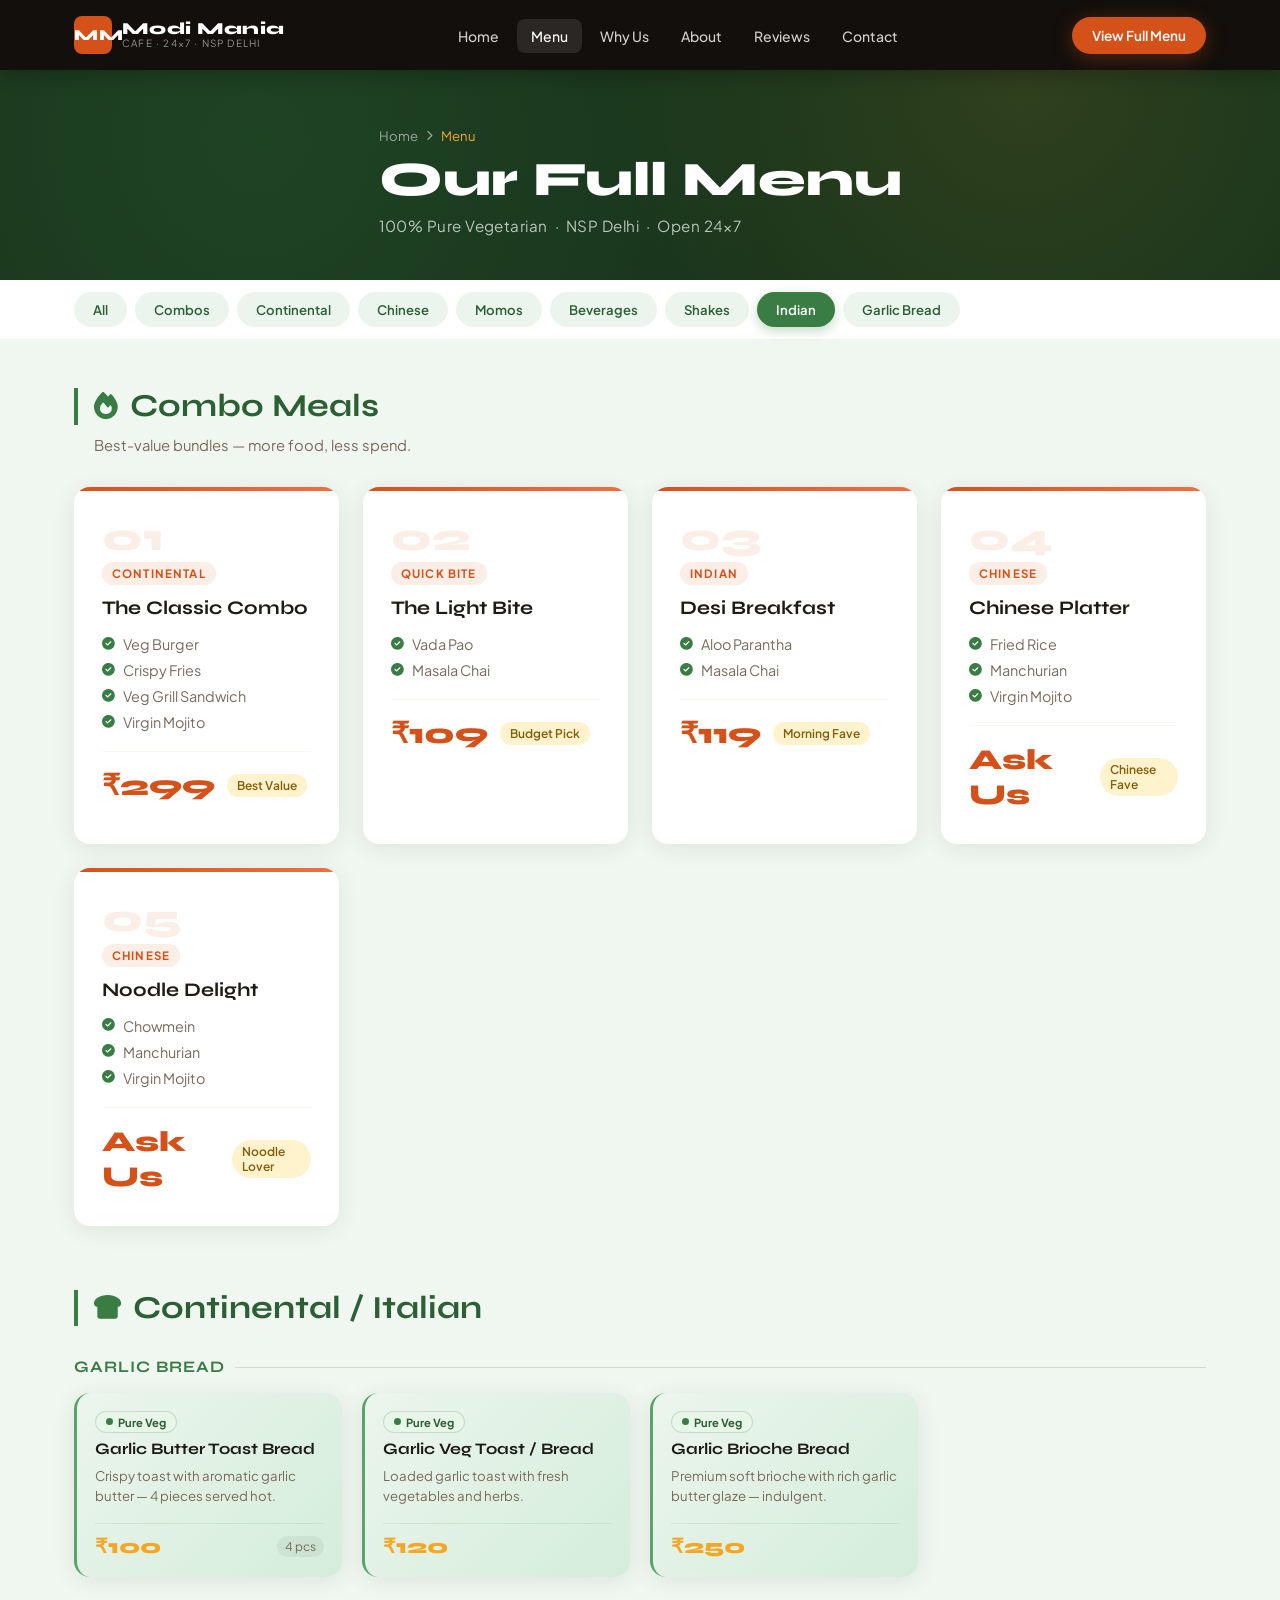
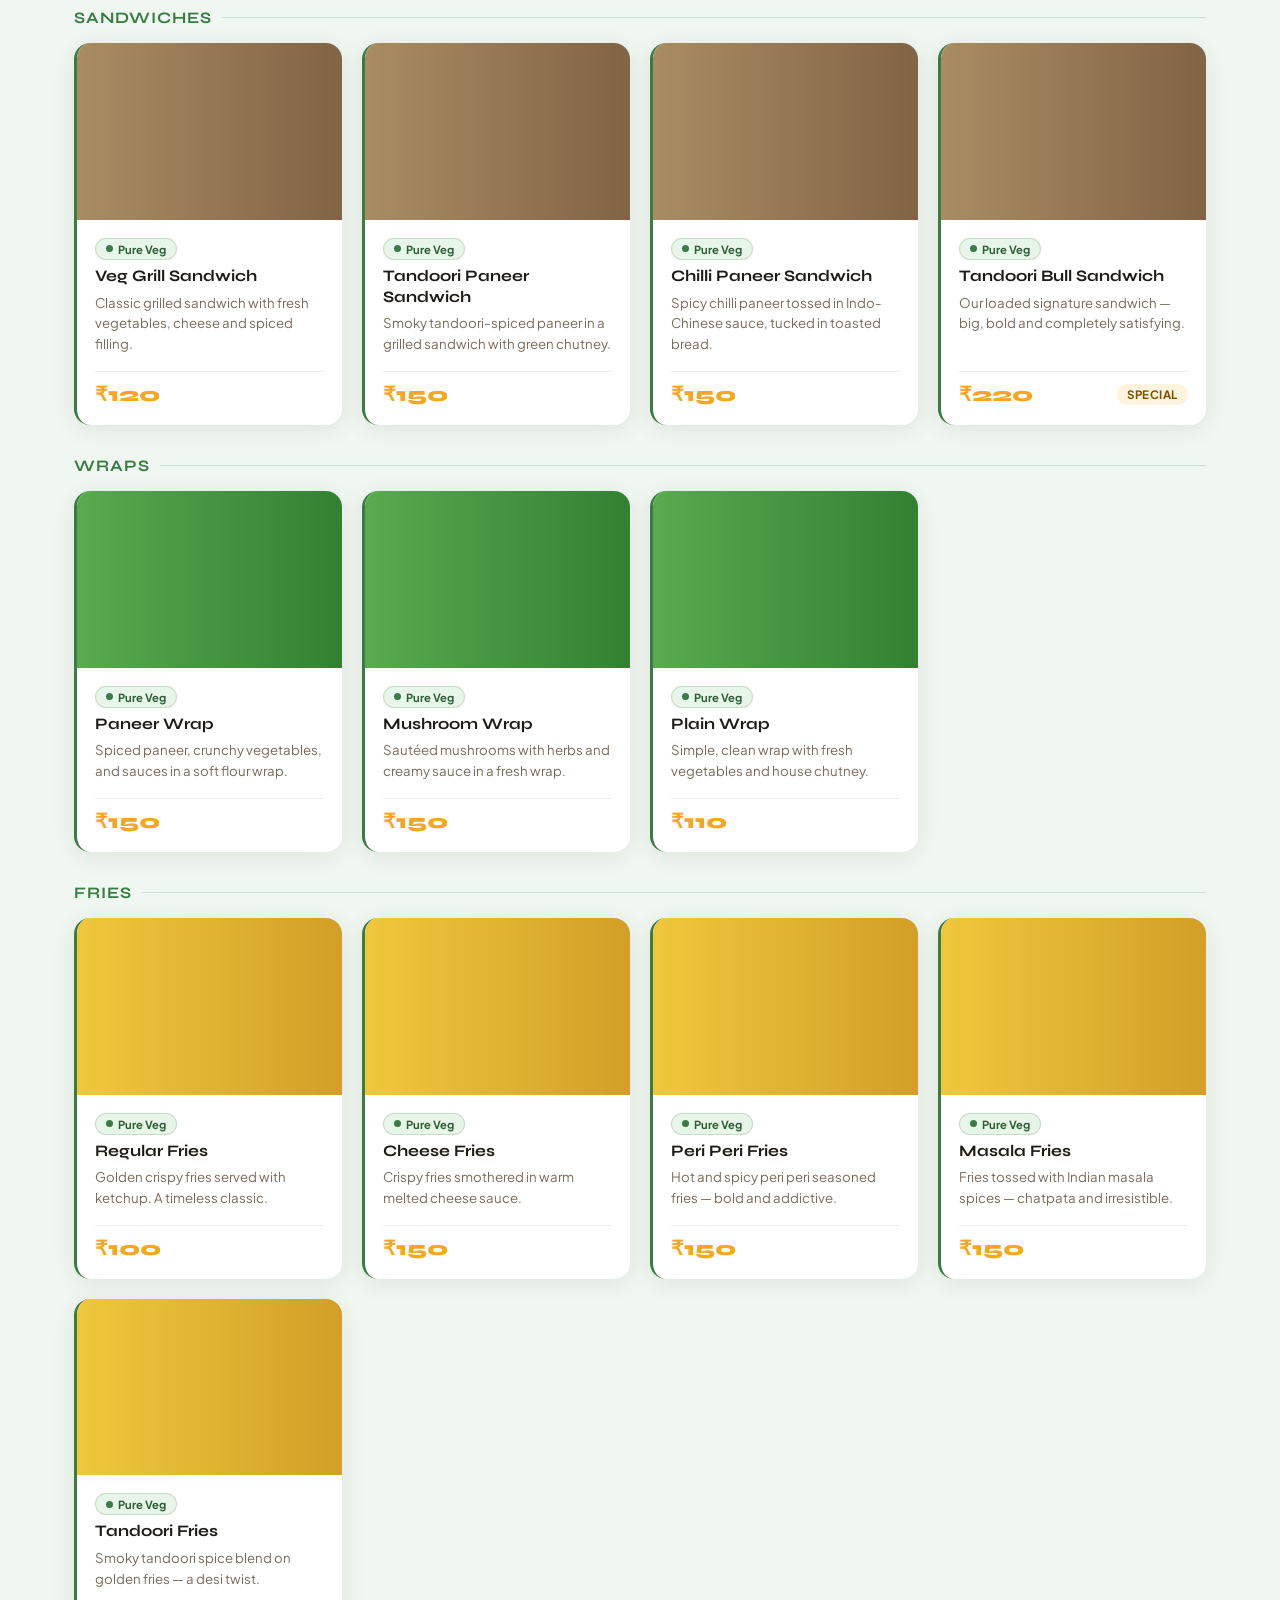
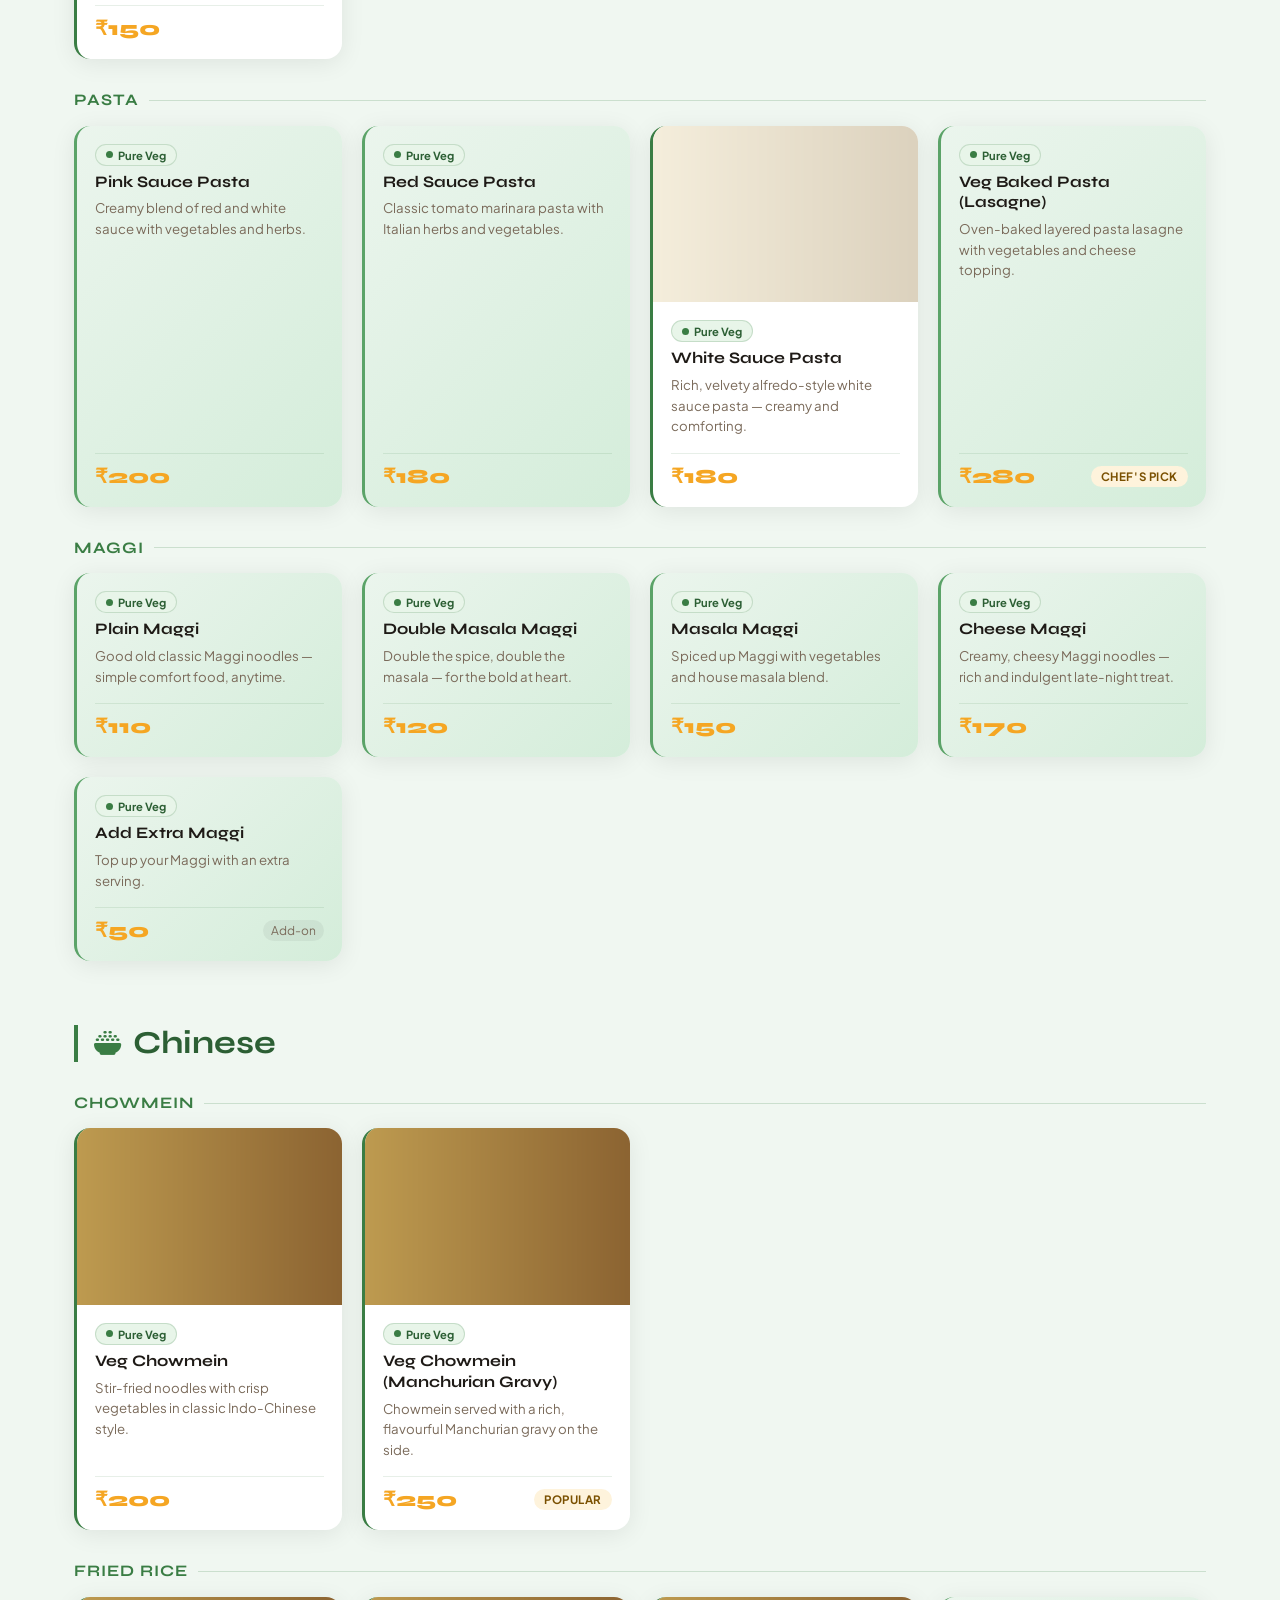
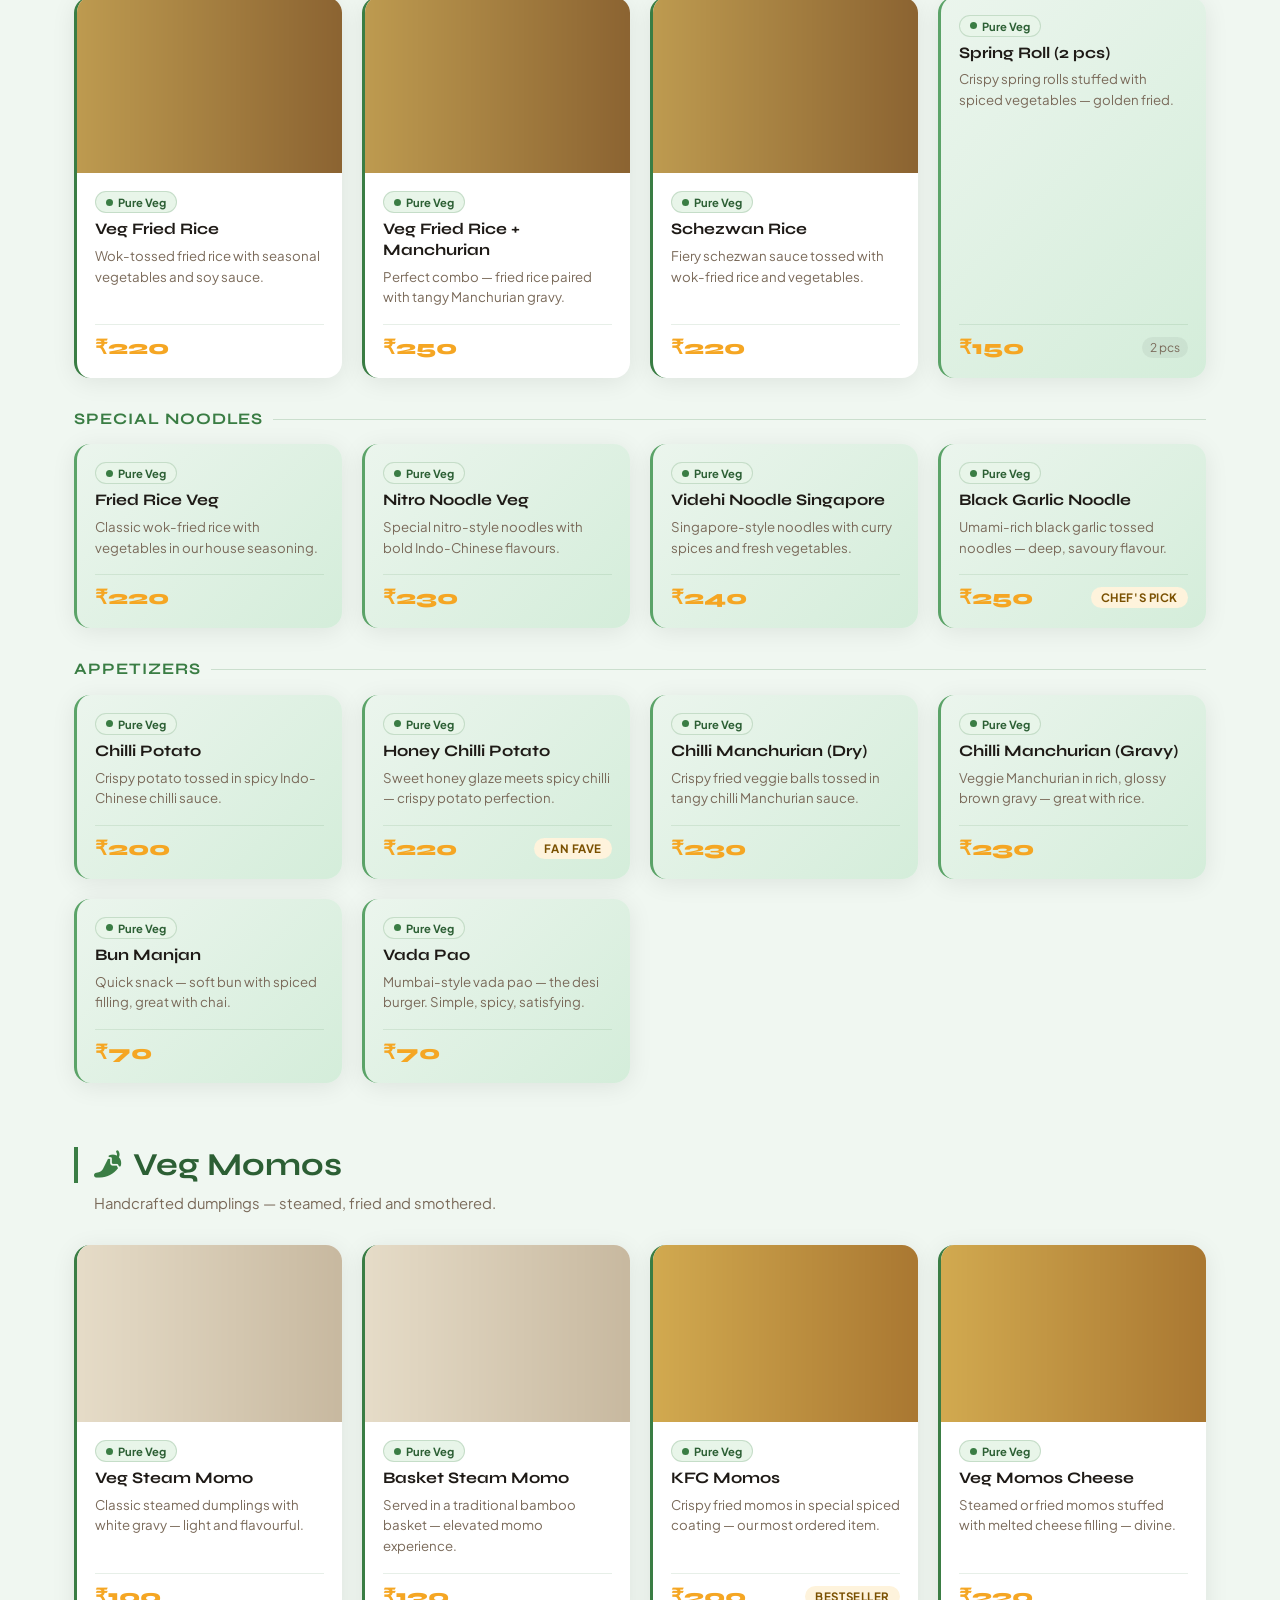
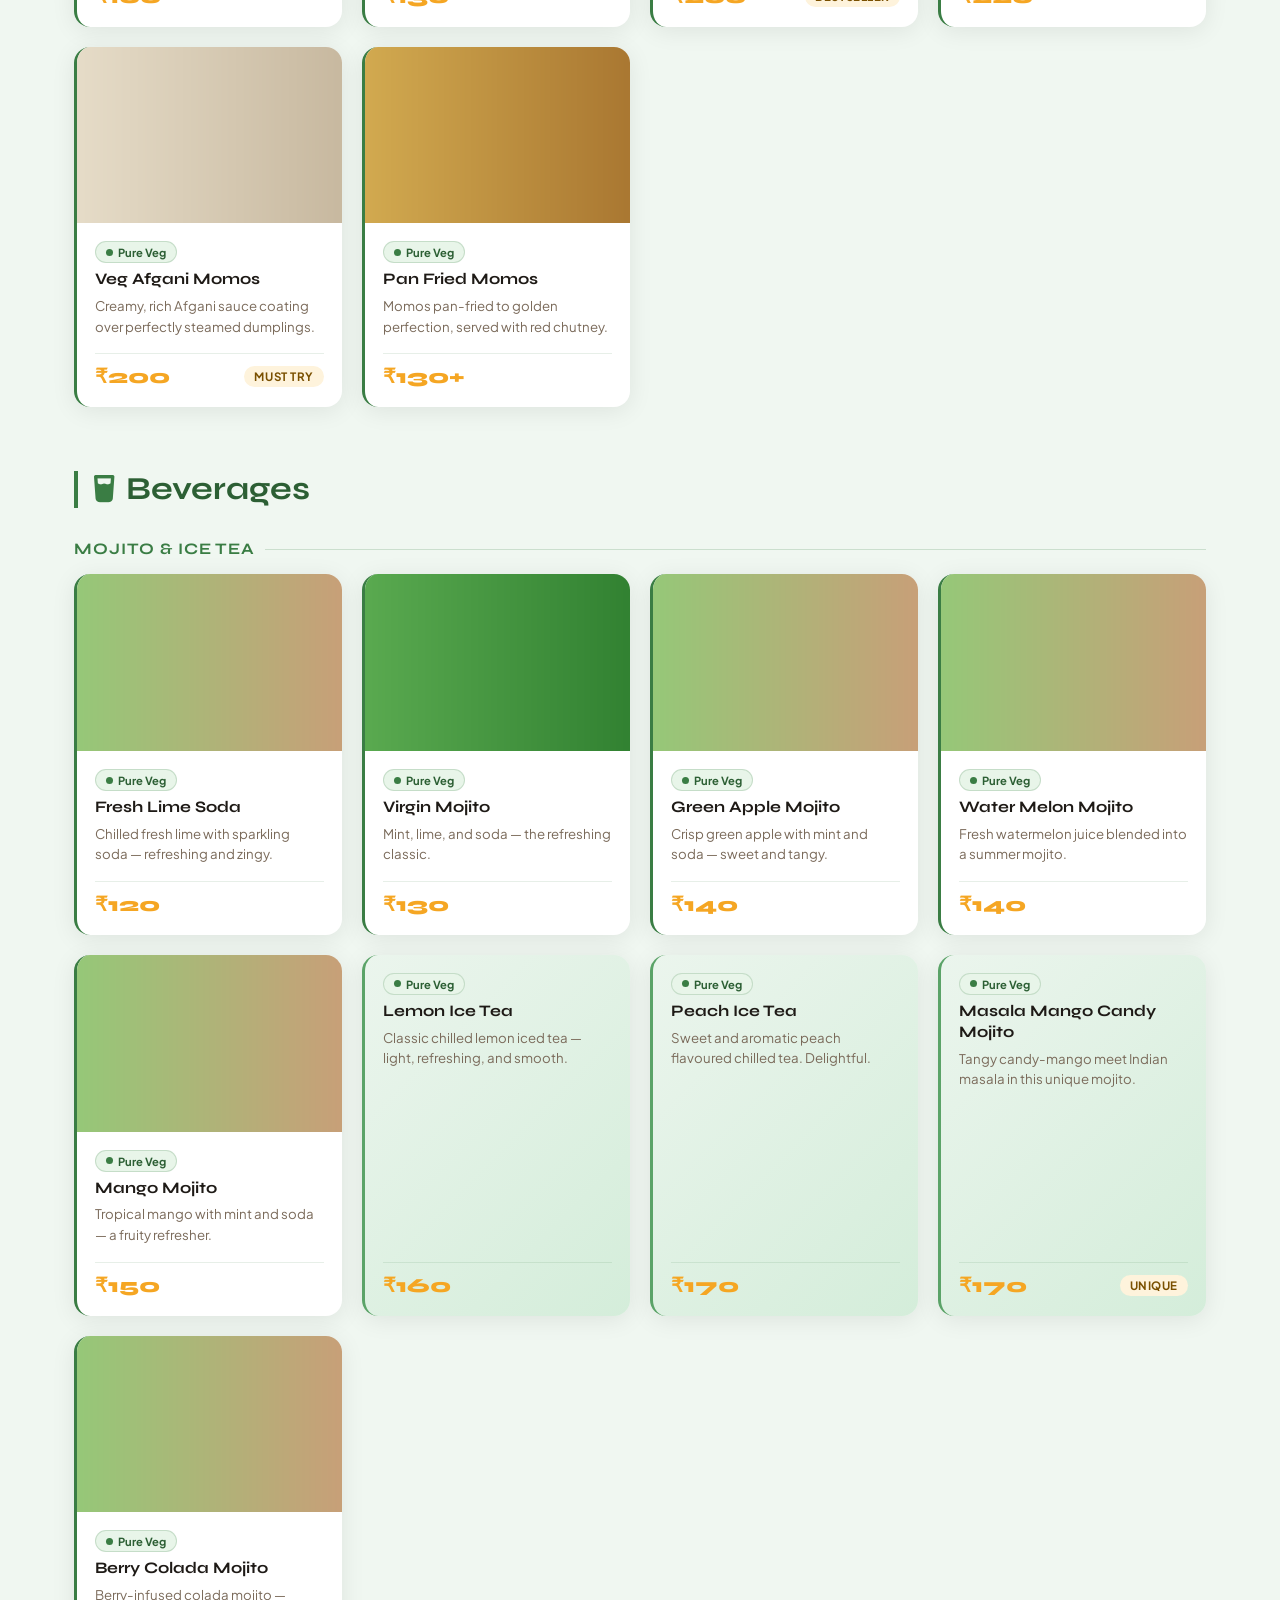
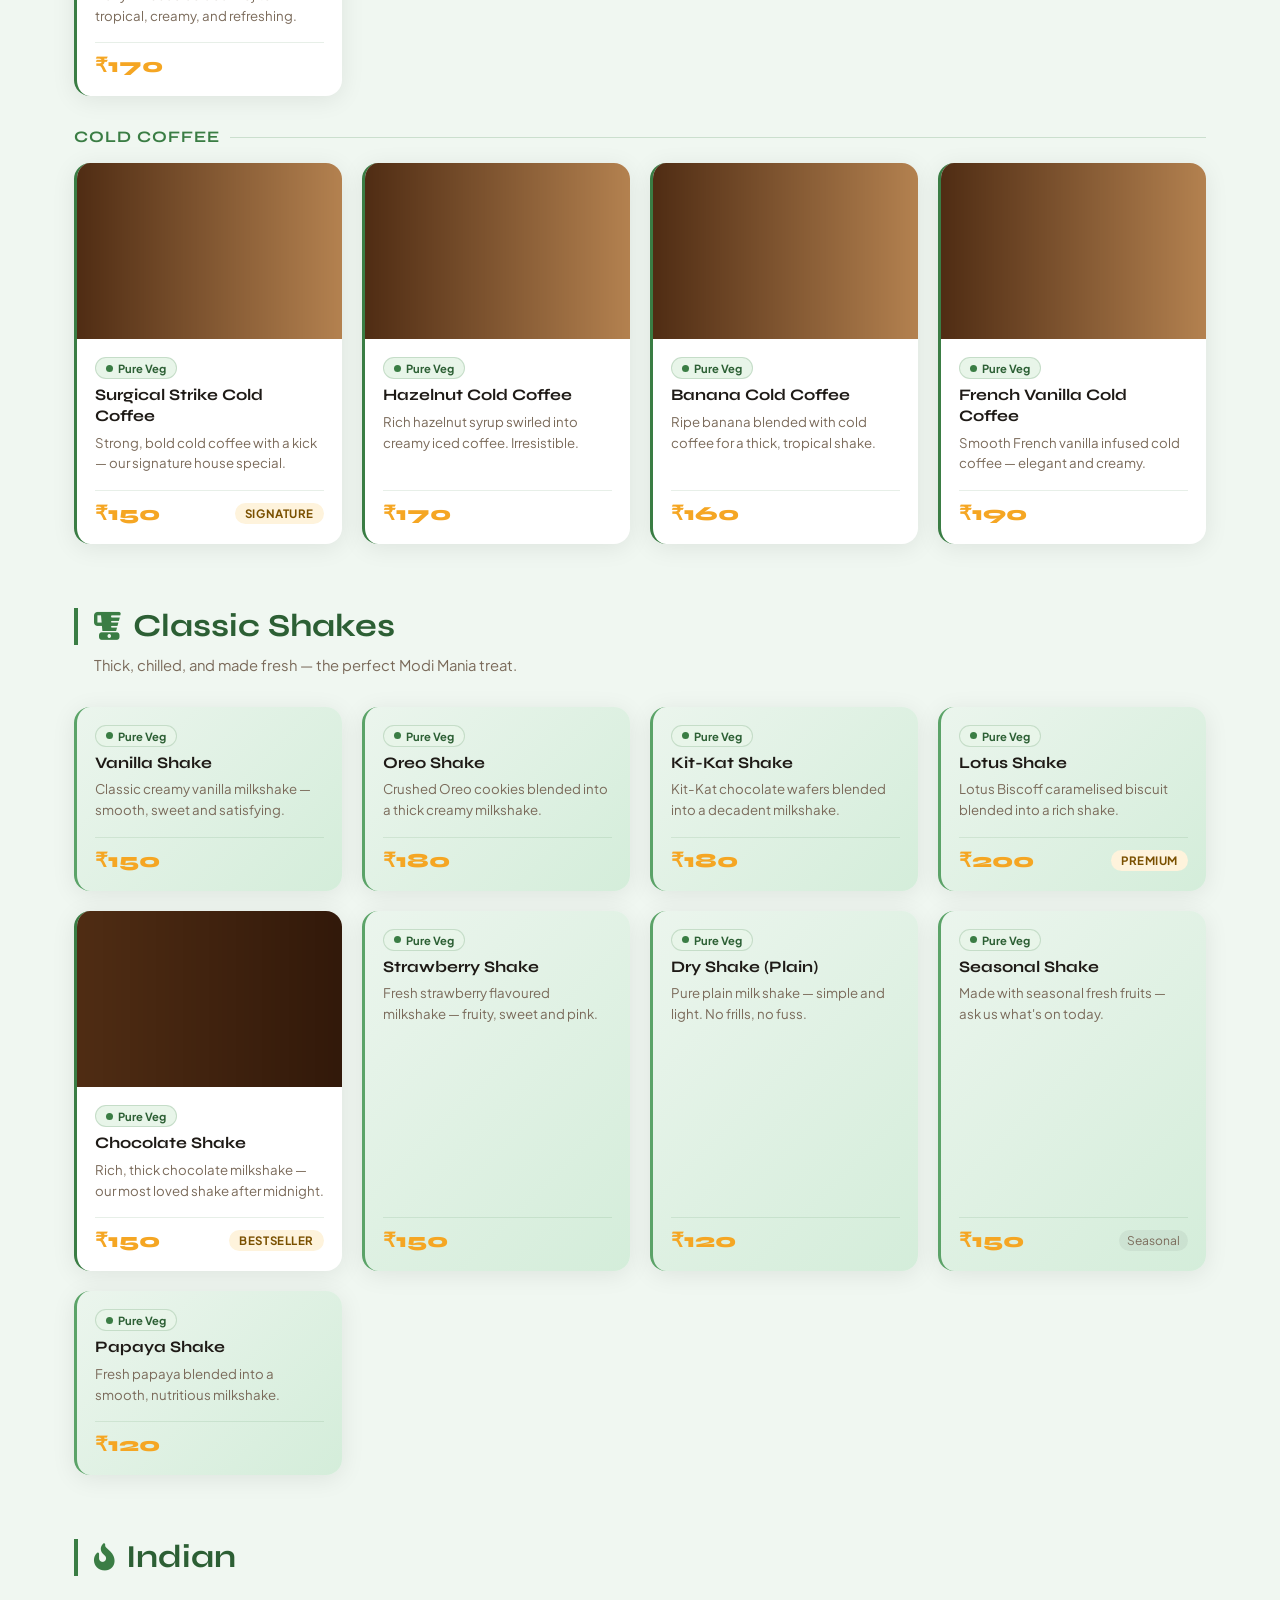
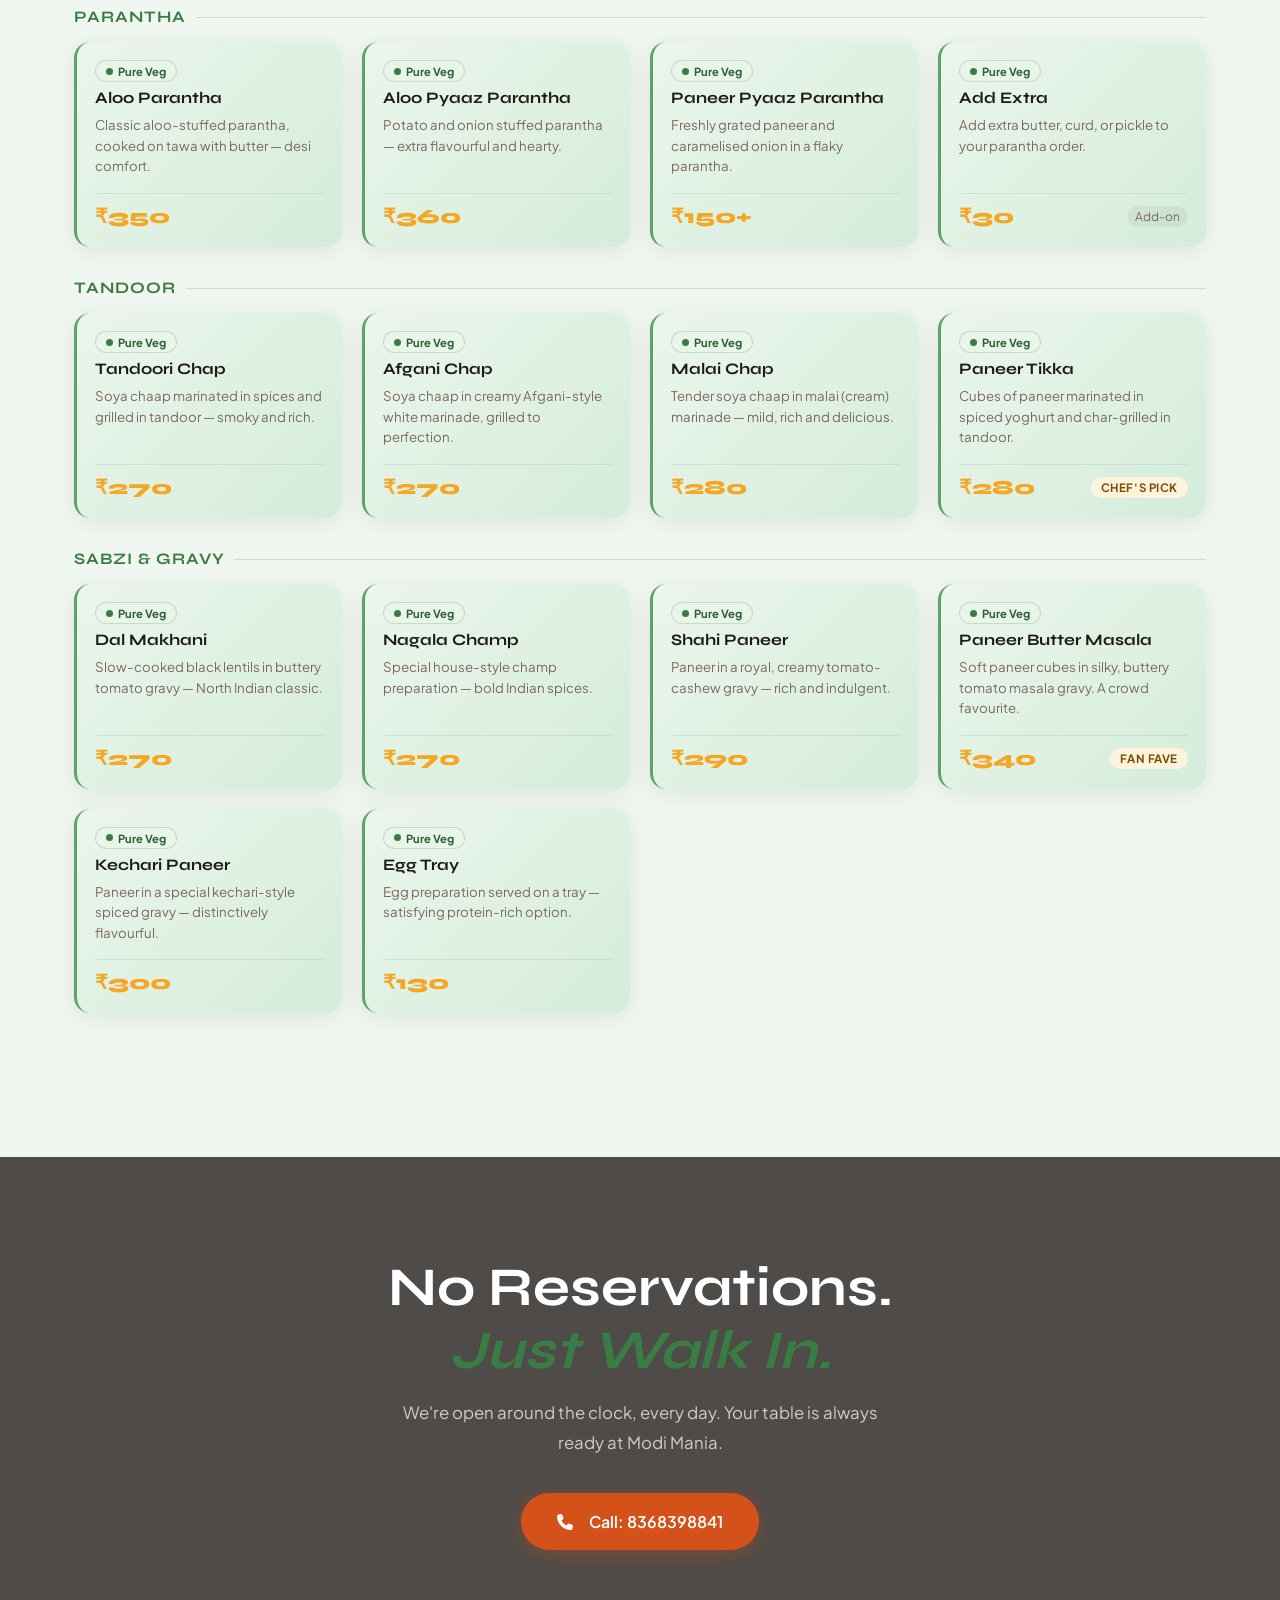
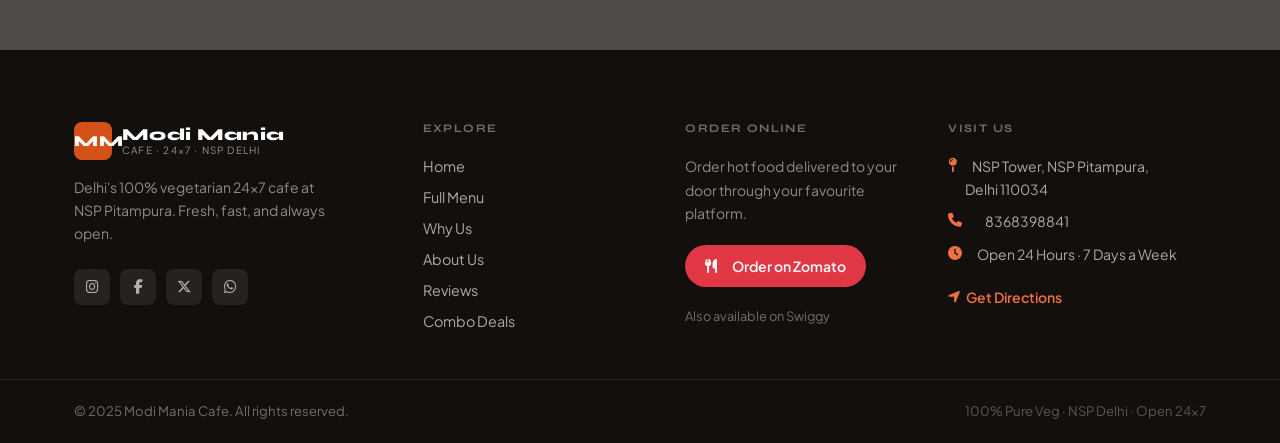
==== commit 364f7f59: "feat: add real food photos via Unsplash CDN + local PNG fallbacks for all 11 images" ====
--- a/menu.html
+++ b/menu.html
@@ -198,7 +198,7 @@
         <div class="item-grid">
           <div class="item-card item-card--photo">
             <div class="item-img-wrap">
-              <img src="img-food-tray.jpg" alt="Veg Grill Sandwich" loading="lazy">
+              <img src="https://images.unsplash.com/photo-1565299585323-38d6b0865b47?w=1200&q=85" onerror="this.onerror=null;this.src='img-food-tray.jpg'" alt="Veg Grill Sandwich" loading="lazy">
             </div>
             <div class="item-card-body">
               <div class="veg-badge"><span class="veg-dot"></span> Pure Veg</div>
@@ -211,7 +211,7 @@
           </div>
           <div class="item-card item-card--photo">
             <div class="item-img-wrap">
-              <img src="img-food-tray.jpg" alt="Tandoori Paneer Sandwich" loading="lazy">
+              <img src="https://images.unsplash.com/photo-1565299585323-38d6b0865b47?w=1200&q=85" onerror="this.onerror=null;this.src='img-food-tray.jpg'" alt="Tandoori Paneer Sandwich" loading="lazy">
             </div>
             <div class="item-card-body">
               <div class="veg-badge"><span class="veg-dot"></span> Pure Veg</div>
@@ -224,7 +224,7 @@
           </div>
           <div class="item-card item-card--photo">
             <div class="item-img-wrap">
-              <img src="img-food-tray.jpg" alt="Chilli Paneer Sandwich" loading="lazy">
+              <img src="https://images.unsplash.com/photo-1565299585323-38d6b0865b47?w=1200&q=85" onerror="this.onerror=null;this.src='img-food-tray.jpg'" alt="Chilli Paneer Sandwich" loading="lazy">
             </div>
             <div class="item-card-body">
               <div class="veg-badge"><span class="veg-dot"></span> Pure Veg</div>
@@ -237,7 +237,7 @@
           </div>
           <div class="item-card item-card--photo">
             <div class="item-img-wrap">
-              <img src="img-food-tray.jpg" alt="Tandoori Bull Sandwich" loading="lazy">
+              <img src="https://images.unsplash.com/photo-1565299585323-38d6b0865b47?w=1200&q=85" onerror="this.onerror=null;this.src='img-food-tray.jpg'" alt="Tandoori Bull Sandwich" loading="lazy">
             </div>
             <div class="item-card-body">
               <div class="veg-badge"><span class="veg-dot"></span> Pure Veg</div>
@@ -256,7 +256,7 @@
         <div class="item-grid">
           <div class="item-card item-card--photo">
             <div class="item-img-wrap">
-              <img src="img-wrap-mojito.jpg" alt="Paneer Wrap" loading="lazy">
+              <img src="https://images.unsplash.com/photo-1626082927389-6cd097cdc6ec?w=800&q=85" onerror="this.onerror=null;this.src='img-wrap-mojito.jpg'" alt="Paneer Wrap" loading="lazy">
             </div>
             <div class="item-card-body">
               <div class="veg-badge"><span class="veg-dot"></span> Pure Veg</div>
@@ -269,7 +269,7 @@
           </div>
           <div class="item-card item-card--photo">
             <div class="item-img-wrap">
-              <img src="img-wrap-mojito.jpg" alt="Mushroom Wrap" loading="lazy">
+              <img src="https://images.unsplash.com/photo-1626082927389-6cd097cdc6ec?w=800&q=85" onerror="this.onerror=null;this.src='img-wrap-mojito.jpg'" alt="Mushroom Wrap" loading="lazy">
             </div>
             <div class="item-card-body">
               <div class="veg-badge"><span class="veg-dot"></span> Pure Veg</div>
@@ -282,7 +282,7 @@
           </div>
           <div class="item-card item-card--photo">
             <div class="item-img-wrap">
-              <img src="img-wrap-mojito.jpg" alt="Plain Wrap" loading="lazy">
+              <img src="https://images.unsplash.com/photo-1626082927389-6cd097cdc6ec?w=800&q=85" onerror="this.onerror=null;this.src='img-wrap-mojito.jpg'" alt="Plain Wrap" loading="lazy">
             </div>
             <div class="item-card-body">
               <div class="veg-badge"><span class="veg-dot"></span> Pure Veg</div>
@@ -300,7 +300,7 @@
         <div class="item-grid">
           <div class="item-card item-card--photo">
             <div class="item-img-wrap">
-              <img src="img-fries.jpg" alt="Regular Fries" loading="lazy">
+              <img src="https://images.unsplash.com/photo-1573080496219-bb080dd4f877?w=800&q=85" onerror="this.onerror=null;this.src='img-fries.jpg'" alt="Regular Fries" loading="lazy">
             </div>
             <div class="item-card-body">
               <div class="veg-badge"><span class="veg-dot"></span> Pure Veg</div>
@@ -313,7 +313,7 @@
           </div>
           <div class="item-card item-card--photo">
             <div class="item-img-wrap">
-              <img src="img-fries.jpg" alt="Cheese Fries" loading="lazy">
+              <img src="https://images.unsplash.com/photo-1573080496219-bb080dd4f877?w=800&q=85" onerror="this.onerror=null;this.src='img-fries.jpg'" alt="Cheese Fries" loading="lazy">
             </div>
             <div class="item-card-body">
               <div class="veg-badge"><span class="veg-dot"></span> Pure Veg</div>
@@ -326,7 +326,7 @@
           </div>
           <div class="item-card item-card--photo">
             <div class="item-img-wrap">
-              <img src="img-fries.jpg" alt="Peri Peri Fries" loading="lazy">
+              <img src="https://images.unsplash.com/photo-1573080496219-bb080dd4f877?w=800&q=85" onerror="this.onerror=null;this.src='img-fries.jpg'" alt="Peri Peri Fries" loading="lazy">
             </div>
             <div class="item-card-body">
               <div class="veg-badge"><span class="veg-dot"></span> Pure Veg</div>
@@ -339,7 +339,7 @@
           </div>
           <div class="item-card item-card--photo">
             <div class="item-img-wrap">
-              <img src="img-fries.jpg" alt="Masala Fries" loading="lazy">
+              <img src="https://images.unsplash.com/photo-1573080496219-bb080dd4f877?w=800&q=85" onerror="this.onerror=null;this.src='img-fries.jpg'" alt="Masala Fries" loading="lazy">
             </div>
             <div class="item-card-body">
               <div class="veg-badge"><span class="veg-dot"></span> Pure Veg</div>
@@ -352,7 +352,7 @@
           </div>
           <div class="item-card item-card--photo">
             <div class="item-img-wrap">
-              <img src="img-fries.jpg" alt="Tandoori Fries" loading="lazy">
+              <img src="https://images.unsplash.com/photo-1573080496219-bb080dd4f877?w=800&q=85" onerror="this.onerror=null;this.src='img-fries.jpg'" alt="Tandoori Fries" loading="lazy">
             </div>
             <div class="item-card-body">
               <div class="veg-badge"><span class="veg-dot"></span> Pure Veg</div>
@@ -390,7 +390,7 @@
           </div>
           <div class="item-card item-card--photo">
             <div class="item-img-wrap">
-              <img src="img-white-pasta.jpg" alt="White Sauce Pasta" loading="lazy">
+              <img src="https://images.unsplash.com/photo-1551183053-bf91798d765d?w=800&q=85" onerror="this.onerror=null;this.src='img-white-pasta.jpg'" alt="White Sauce Pasta" loading="lazy">
             </div>
             <div class="item-card-body">
               <div class="veg-badge"><span class="veg-dot"></span> Pure Veg</div>
@@ -481,7 +481,7 @@
         <div class="item-grid">
           <div class="item-card item-card--photo">
             <div class="item-img-wrap">
-              <img src="img-chowmein.jpg" alt="Veg Chowmein" loading="lazy">
+              <img src="https://images.unsplash.com/photo-1569050467447-ce54b3bbc37d?w=800&q=85" onerror="this.onerror=null;this.src='img-chowmein.jpg'" alt="Veg Chowmein" loading="lazy">
             </div>
             <div class="item-card-body">
               <div class="veg-badge"><span class="veg-dot"></span> Pure Veg</div>
@@ -494,7 +494,7 @@
           </div>
           <div class="item-card item-card--photo">
             <div class="item-img-wrap">
-              <img src="img-chowmein.jpg" alt="Veg Chowmein Manchurian" loading="lazy">
+              <img src="https://images.unsplash.com/photo-1569050467447-ce54b3bbc37d?w=800&q=85" onerror="this.onerror=null;this.src='img-chowmein.jpg'" alt="Veg Chowmein Manchurian" loading="lazy">
             </div>
             <div class="item-card-body">
               <div class="veg-badge"><span class="veg-dot"></span> Pure Veg</div>
@@ -513,7 +513,7 @@
         <div class="item-grid">
           <div class="item-card item-card--photo">
             <div class="item-img-wrap">
-              <img src="img-chowmein.jpg" alt="Veg Fried Rice" loading="lazy">
+              <img src="https://images.unsplash.com/photo-1569050467447-ce54b3bbc37d?w=800&q=85" onerror="this.onerror=null;this.src='img-chowmein.jpg'" alt="Veg Fried Rice" loading="lazy">
             </div>
             <div class="item-card-body">
               <div class="veg-badge"><span class="veg-dot"></span> Pure Veg</div>
@@ -526,7 +526,7 @@
           </div>
           <div class="item-card item-card--photo">
             <div class="item-img-wrap">
-              <img src="img-chowmein.jpg" alt="Veg Fried Rice Manchurian" loading="lazy">
+              <img src="https://images.unsplash.com/photo-1569050467447-ce54b3bbc37d?w=800&q=85" onerror="this.onerror=null;this.src='img-chowmein.jpg'" alt="Veg Fried Rice Manchurian" loading="lazy">
             </div>
             <div class="item-card-body">
               <div class="veg-badge"><span class="veg-dot"></span> Pure Veg</div>
@@ -539,7 +539,7 @@
           </div>
           <div class="item-card item-card--photo">
             <div class="item-img-wrap">
-              <img src="img-chowmein.jpg" alt="Schezwan Rice" loading="lazy">
+              <img src="https://images.unsplash.com/photo-1569050467447-ce54b3bbc37d?w=800&q=85" onerror="this.onerror=null;this.src='img-chowmein.jpg'" alt="Schezwan Rice" loading="lazy">
             </div>
             <div class="item-card-body">
               <div class="veg-badge"><span class="veg-dot"></span> Pure Veg</div>
@@ -684,7 +684,7 @@
         <div class="item-grid">
           <div class="item-card item-card--photo">
             <div class="item-img-wrap">
-              <img src="img-steam-momos.jpg" alt="Veg Steam Momo" loading="lazy">
+              <img src="https://images.unsplash.com/photo-1496116218417-1a781b1c416c?w=800&q=85" onerror="this.onerror=null;this.src='img-steam-momos.jpg'" alt="Veg Steam Momo" loading="lazy">
             </div>
             <div class="item-card-body">
               <div class="veg-badge"><span class="veg-dot"></span> Pure Veg</div>
@@ -697,7 +697,7 @@
           </div>
           <div class="item-card item-card--photo">
             <div class="item-img-wrap">
-              <img src="img-steam-momos.jpg" alt="Basket Steam Momo" loading="lazy">
+              <img src="https://images.unsplash.com/photo-1496116218417-1a781b1c416c?w=800&q=85" onerror="this.onerror=null;this.src='img-steam-momos.jpg'" alt="Basket Steam Momo" loading="lazy">
             </div>
             <div class="item-card-body">
               <div class="veg-badge"><span class="veg-dot"></span> Pure Veg</div>
@@ -710,7 +710,7 @@
           </div>
           <div class="item-card item-card--photo">
             <div class="item-img-wrap">
-              <img src="img-pan-momos.jpg" alt="KFC Momos" loading="lazy">
+              <img src="https://images.unsplash.com/photo-1563245372-f21724e3856d?w=800&q=85" onerror="this.onerror=null;this.src='img-pan-momos.jpg'" alt="KFC Momos" loading="lazy">
             </div>
             <div class="item-card-body">
               <div class="veg-badge"><span class="veg-dot"></span> Pure Veg</div>
@@ -724,7 +724,7 @@
           </div>
           <div class="item-card item-card--photo">
             <div class="item-img-wrap">
-              <img src="img-pan-momos.jpg" alt="Veg Momos Cheese" loading="lazy">
+              <img src="https://images.unsplash.com/photo-1563245372-f21724e3856d?w=800&q=85" onerror="this.onerror=null;this.src='img-pan-momos.jpg'" alt="Veg Momos Cheese" loading="lazy">
             </div>
             <div class="item-card-body">
               <div class="veg-badge"><span class="veg-dot"></span> Pure Veg</div>
@@ -737,7 +737,7 @@
           </div>
           <div class="item-card item-card--photo">
             <div class="item-img-wrap">
-              <img src="img-steam-momos.jpg" alt="Veg Afgani Momos" loading="lazy">
+              <img src="https://images.unsplash.com/photo-1496116218417-1a781b1c416c?w=800&q=85" onerror="this.onerror=null;this.src='img-steam-momos.jpg'" alt="Veg Afgani Momos" loading="lazy">
             </div>
             <div class="item-card-body">
               <div class="veg-badge"><span class="veg-dot"></span> Pure Veg</div>
@@ -751,7 +751,7 @@
           </div>
           <div class="item-card item-card--photo">
             <div class="item-img-wrap">
-              <img src="img-pan-momos.jpg" alt="Pan Fried Momos" loading="lazy">
+              <img src="https://images.unsplash.com/photo-1563245372-f21724e3856d?w=800&q=85" onerror="this.onerror=null;this.src='img-pan-momos.jpg'" alt="Pan Fried Momos" loading="lazy">
             </div>
             <div class="item-card-body">
               <div class="veg-badge"><span class="veg-dot"></span> Pure Veg</div>
@@ -774,7 +774,7 @@
         <div class="item-grid">
           <div class="item-card item-card--photo">
             <div class="item-img-wrap">
-              <img src="img-mojito-colada.jpg" alt="Fresh Lime Soda" loading="lazy">
+              <img src="https://images.unsplash.com/photo-1513558161293-cdaf765ed2fd?w=800&q=85" onerror="this.onerror=null;this.src='img-mojito-colada.jpg'" alt="Fresh Lime Soda" loading="lazy">
             </div>
             <div class="item-card-body">
               <div class="veg-badge"><span class="veg-dot"></span> Pure Veg</div>
@@ -787,7 +787,7 @@
           </div>
           <div class="item-card item-card--photo">
             <div class="item-img-wrap">
-              <img src="img-wrap-mojito.jpg" alt="Virgin Mojito" loading="lazy">
+              <img src="https://images.unsplash.com/photo-1626082927389-6cd097cdc6ec?w=800&q=85" onerror="this.onerror=null;this.src='img-wrap-mojito.jpg'" alt="Virgin Mojito" loading="lazy">
             </div>
             <div class="item-card-body">
               <div class="veg-badge"><span class="veg-dot"></span> Pure Veg</div>
@@ -800,7 +800,7 @@
           </div>
           <div class="item-card item-card--photo">
             <div class="item-img-wrap">
-              <img src="img-mojito-colada.jpg" alt="Green Apple Mojito" loading="lazy">
+              <img src="https://images.unsplash.com/photo-1513558161293-cdaf765ed2fd?w=800&q=85" onerror="this.onerror=null;this.src='img-mojito-colada.jpg'" alt="Green Apple Mojito" loading="lazy">
             </div>
             <div class="item-card-body">
               <div class="veg-badge"><span class="veg-dot"></span> Pure Veg</div>
@@ -813,7 +813,7 @@
           </div>
           <div class="item-card item-card--photo">
             <div class="item-img-wrap">
-              <img src="img-mojito-colada.jpg" alt="Water Melon Mojito" loading="lazy">
+              <img src="https://images.unsplash.com/photo-1513558161293-cdaf765ed2fd?w=800&q=85" onerror="this.onerror=null;this.src='img-mojito-colada.jpg'" alt="Water Melon Mojito" loading="lazy">
             </div>
             <div class="item-card-body">
               <div class="veg-badge"><span class="veg-dot"></span> Pure Veg</div>
@@ -826,7 +826,7 @@
           </div>
           <div class="item-card item-card--photo">
             <div class="item-img-wrap">
-              <img src="img-mojito-colada.jpg" alt="Mango Mojito" loading="lazy">
+              <img src="https://images.unsplash.com/photo-1513558161293-cdaf765ed2fd?w=800&q=85" onerror="this.onerror=null;this.src='img-mojito-colada.jpg'" alt="Mango Mojito" loading="lazy">
             </div>
             <div class="item-card-body">
               <div class="veg-badge"><span class="veg-dot"></span> Pure Veg</div>
@@ -870,7 +870,7 @@
           </div>
           <div class="item-card item-card--photo">
             <div class="item-img-wrap">
-              <img src="img-mojito-colada.jpg" alt="Berry Colada Mojito" loading="lazy">
+              <img src="https://images.unsplash.com/photo-1513558161293-cdaf765ed2fd?w=800&q=85" onerror="this.onerror=null;this.src='img-mojito-colada.jpg'" alt="Berry Colada Mojito" loading="lazy">
             </div>
             <div class="item-card-body">
               <div class="veg-badge"><span class="veg-dot"></span> Pure Veg</div>
@@ -888,7 +888,7 @@
         <div class="item-grid">
           <div class="item-card item-card--photo">
             <div class="item-img-wrap">
-              <img src="img-cold-coffee.jpg" alt="Surgical Strike Cold Coffee" loading="lazy">
+              <img src="https://images.unsplash.com/photo-1461023058943-07fcbe16d735?w=800&q=85" onerror="this.onerror=null;this.src='img-cold-coffee.jpg'" alt="Surgical Strike Cold Coffee" loading="lazy">
             </div>
             <div class="item-card-body">
               <div class="veg-badge"><span class="veg-dot"></span> Pure Veg</div>
@@ -902,7 +902,7 @@
           </div>
           <div class="item-card item-card--photo">
             <div class="item-img-wrap">
-              <img src="img-cold-coffee.jpg" alt="Hazelnut Cold Coffee" loading="lazy">
+              <img src="https://images.unsplash.com/photo-1461023058943-07fcbe16d735?w=800&q=85" onerror="this.onerror=null;this.src='img-cold-coffee.jpg'" alt="Hazelnut Cold Coffee" loading="lazy">
             </div>
             <div class="item-card-body">
               <div class="veg-badge"><span class="veg-dot"></span> Pure Veg</div>
@@ -915,7 +915,7 @@
           </div>
           <div class="item-card item-card--photo">
             <div class="item-img-wrap">
-              <img src="img-cold-coffee.jpg" alt="Banana Cold Coffee" loading="lazy">
+              <img src="https://images.unsplash.com/photo-1461023058943-07fcbe16d735?w=800&q=85" onerror="this.onerror=null;this.src='img-cold-coffee.jpg'" alt="Banana Cold Coffee" loading="lazy">
             </div>
             <div class="item-card-body">
               <div class="veg-badge"><span class="veg-dot"></span> Pure Veg</div>
@@ -928,7 +928,7 @@
           </div>
           <div class="item-card item-card--photo">
             <div class="item-img-wrap">
-              <img src="img-cold-coffee.jpg" alt="French Vanilla Cold Coffee" loading="lazy">
+              <img src="https://images.unsplash.com/photo-1461023058943-07fcbe16d735?w=800&q=85" onerror="this.onerror=null;this.src='img-cold-coffee.jpg'" alt="French Vanilla Cold Coffee" loading="lazy">
             </div>
             <div class="item-card-body">
               <div class="veg-badge"><span class="veg-dot"></span> Pure Veg</div>
@@ -991,7 +991,7 @@
           </div>
           <div class="item-card item-card--photo">
             <div class="item-img-wrap">
-              <img src="img-choco-shake.jpg" alt="Chocolate Shake" loading="lazy">
+              <img src="https://images.unsplash.com/photo-1572490122747-3968b75cc699?w=800&q=85" onerror="this.onerror=null;this.src='img-choco-shake.jpg'" alt="Chocolate Shake" loading="lazy">
             </div>
             <div class="item-card-body">
               <div class="veg-badge"><span class="veg-dot"></span> Pure Veg</div>
@@ -1215,7 +1215,7 @@
 
   <!-- ===== CTA BANNER ===== -->
   <section class="cta-banner" aria-label="Call to action">
-    <div class="cta-bg" style="background-image:url('img-mojito-colada.jpg')"></div>
+    <div class="cta-bg" style="background-image:url('https://images.unsplash.com/photo-1513558161293-cdaf765ed2fd?w=800&q=85')"></div>
     <div class="cta-overlay"></div>
     <div class="container cta-inner">
       <h2>No Reservations.<br><em>Just Walk In.</em></h2>
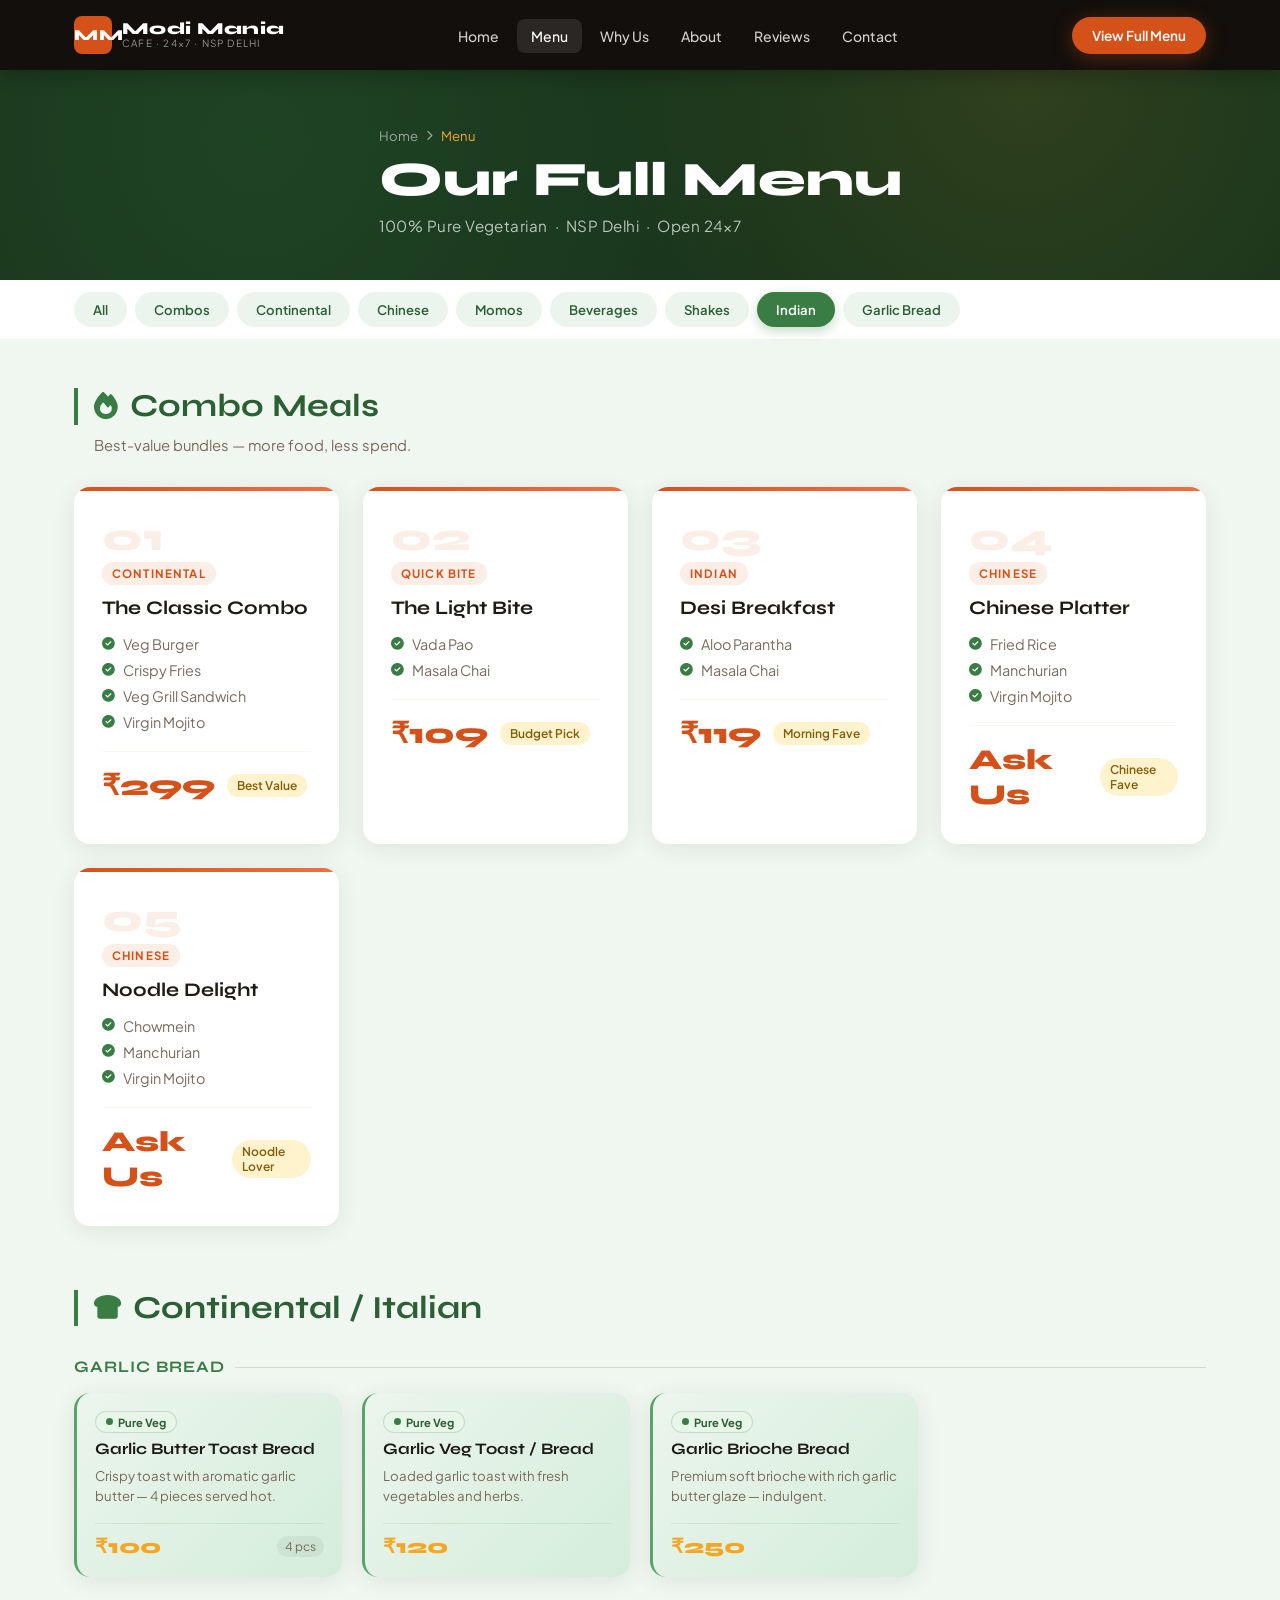
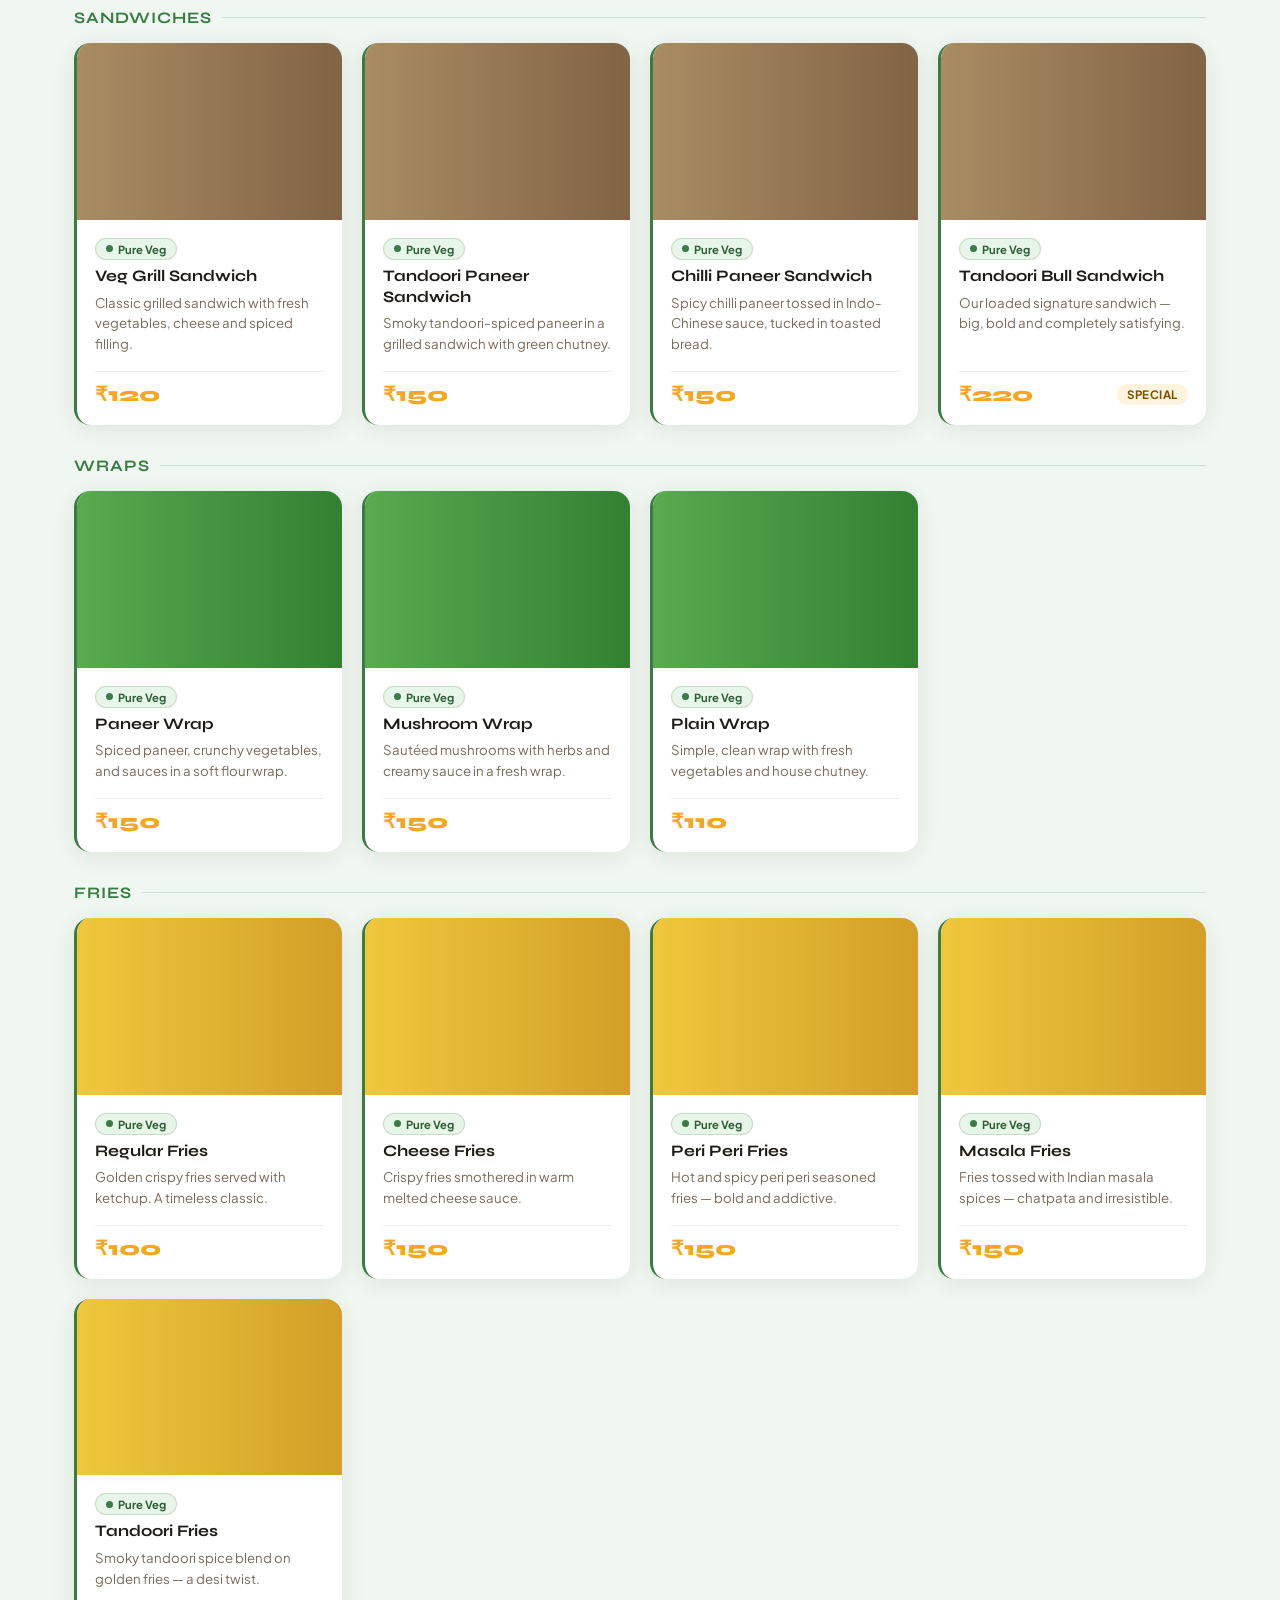
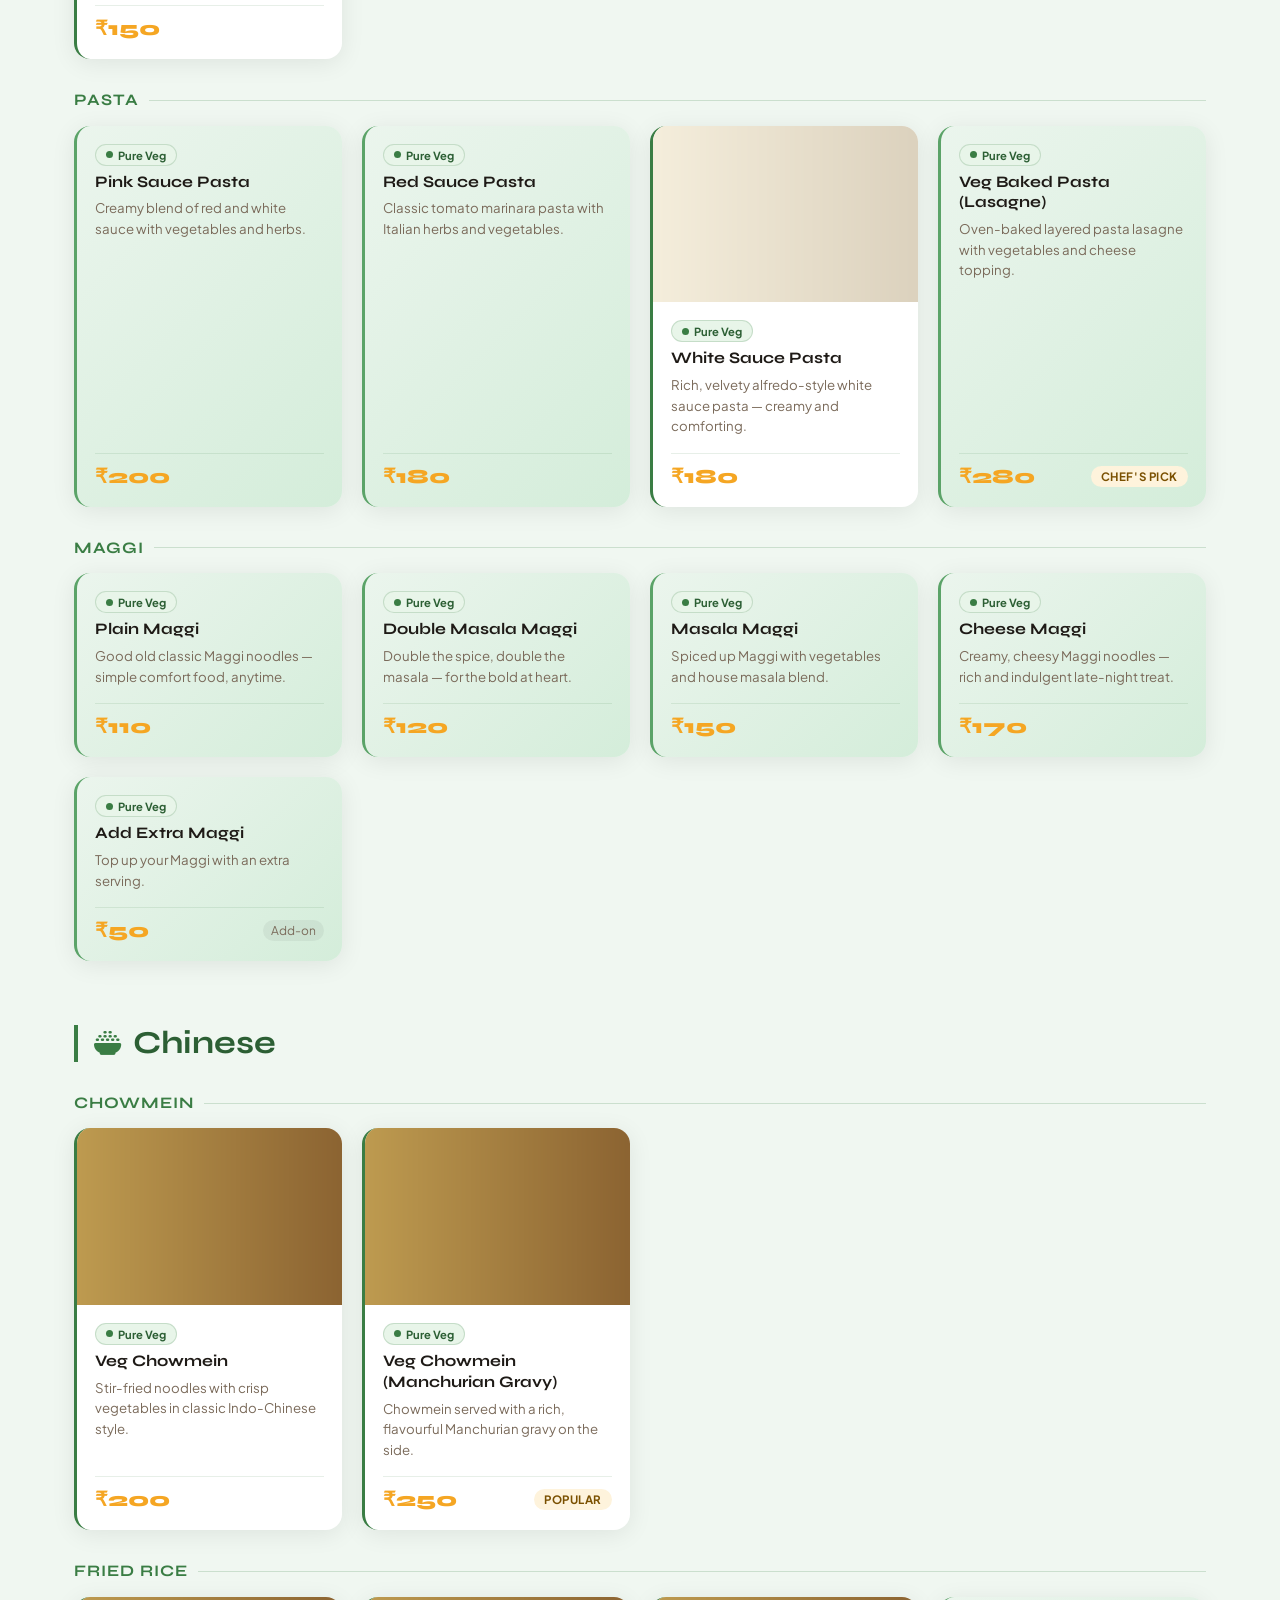
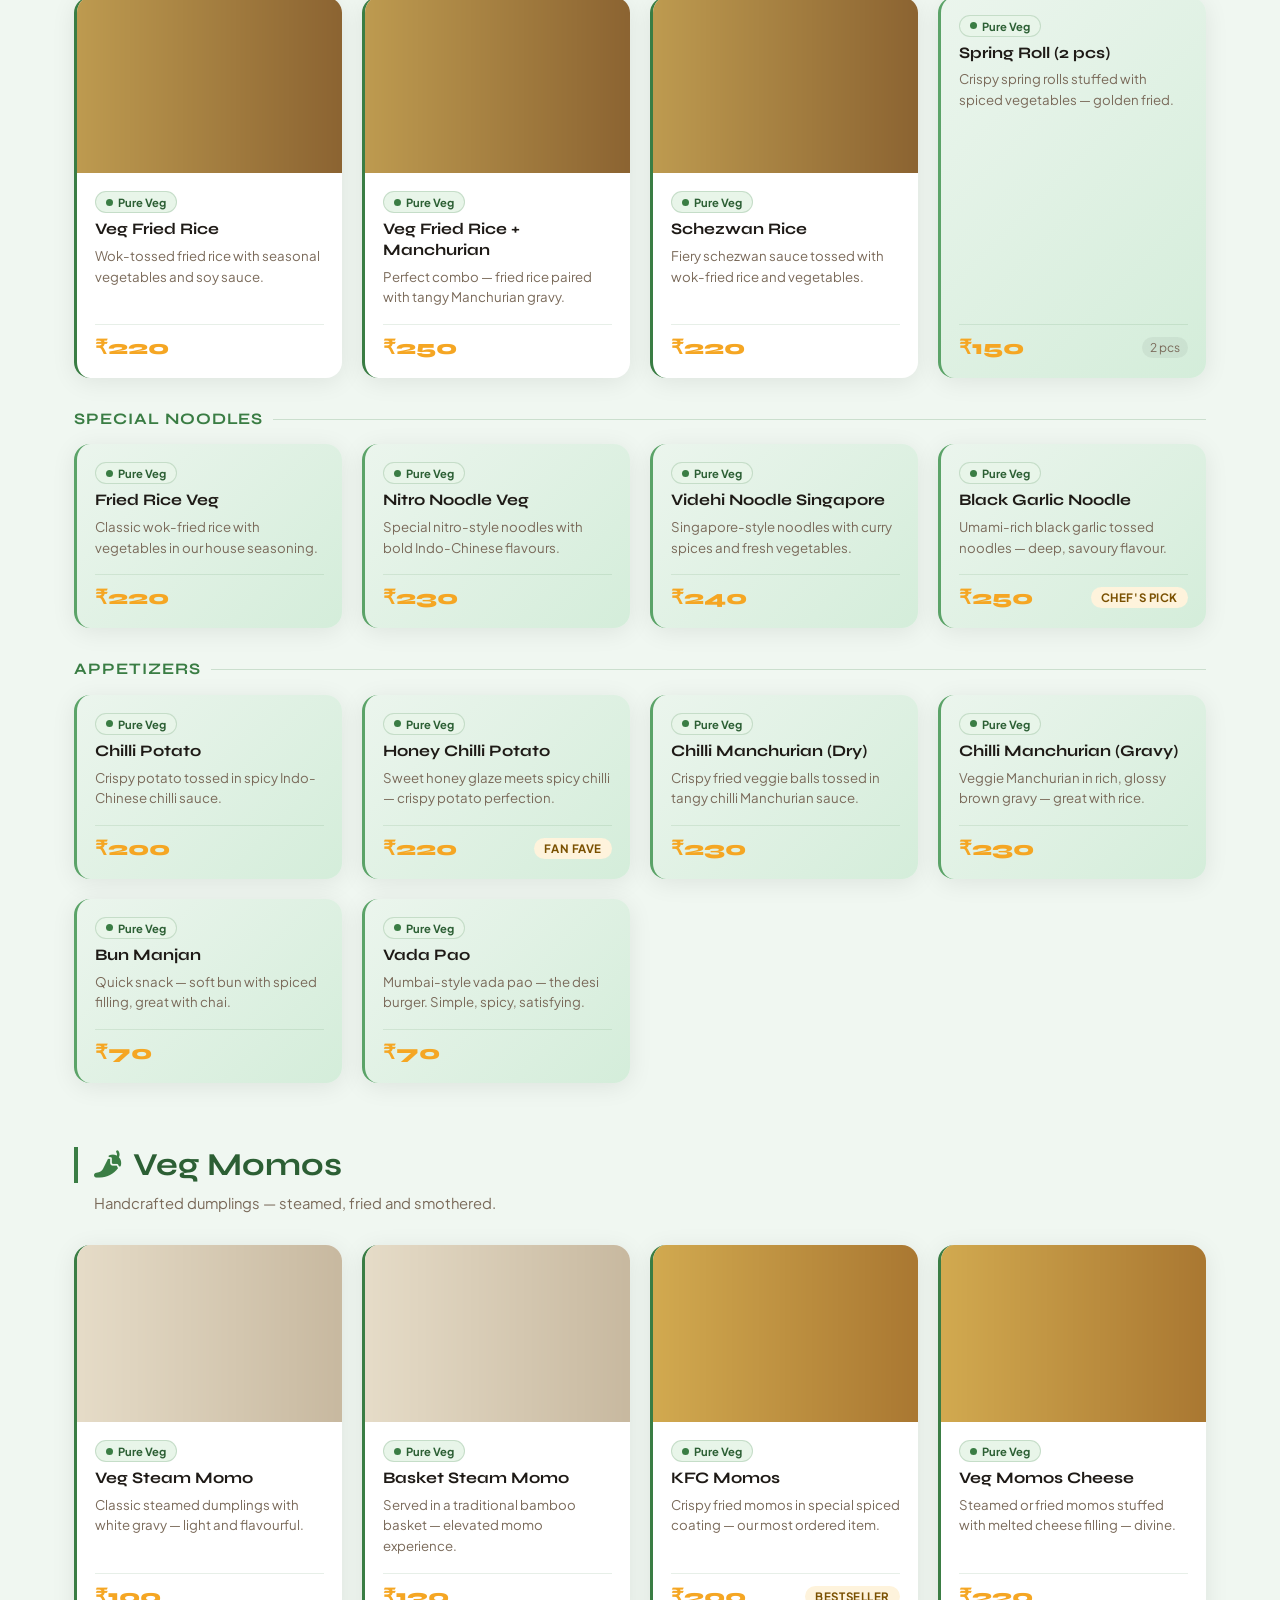
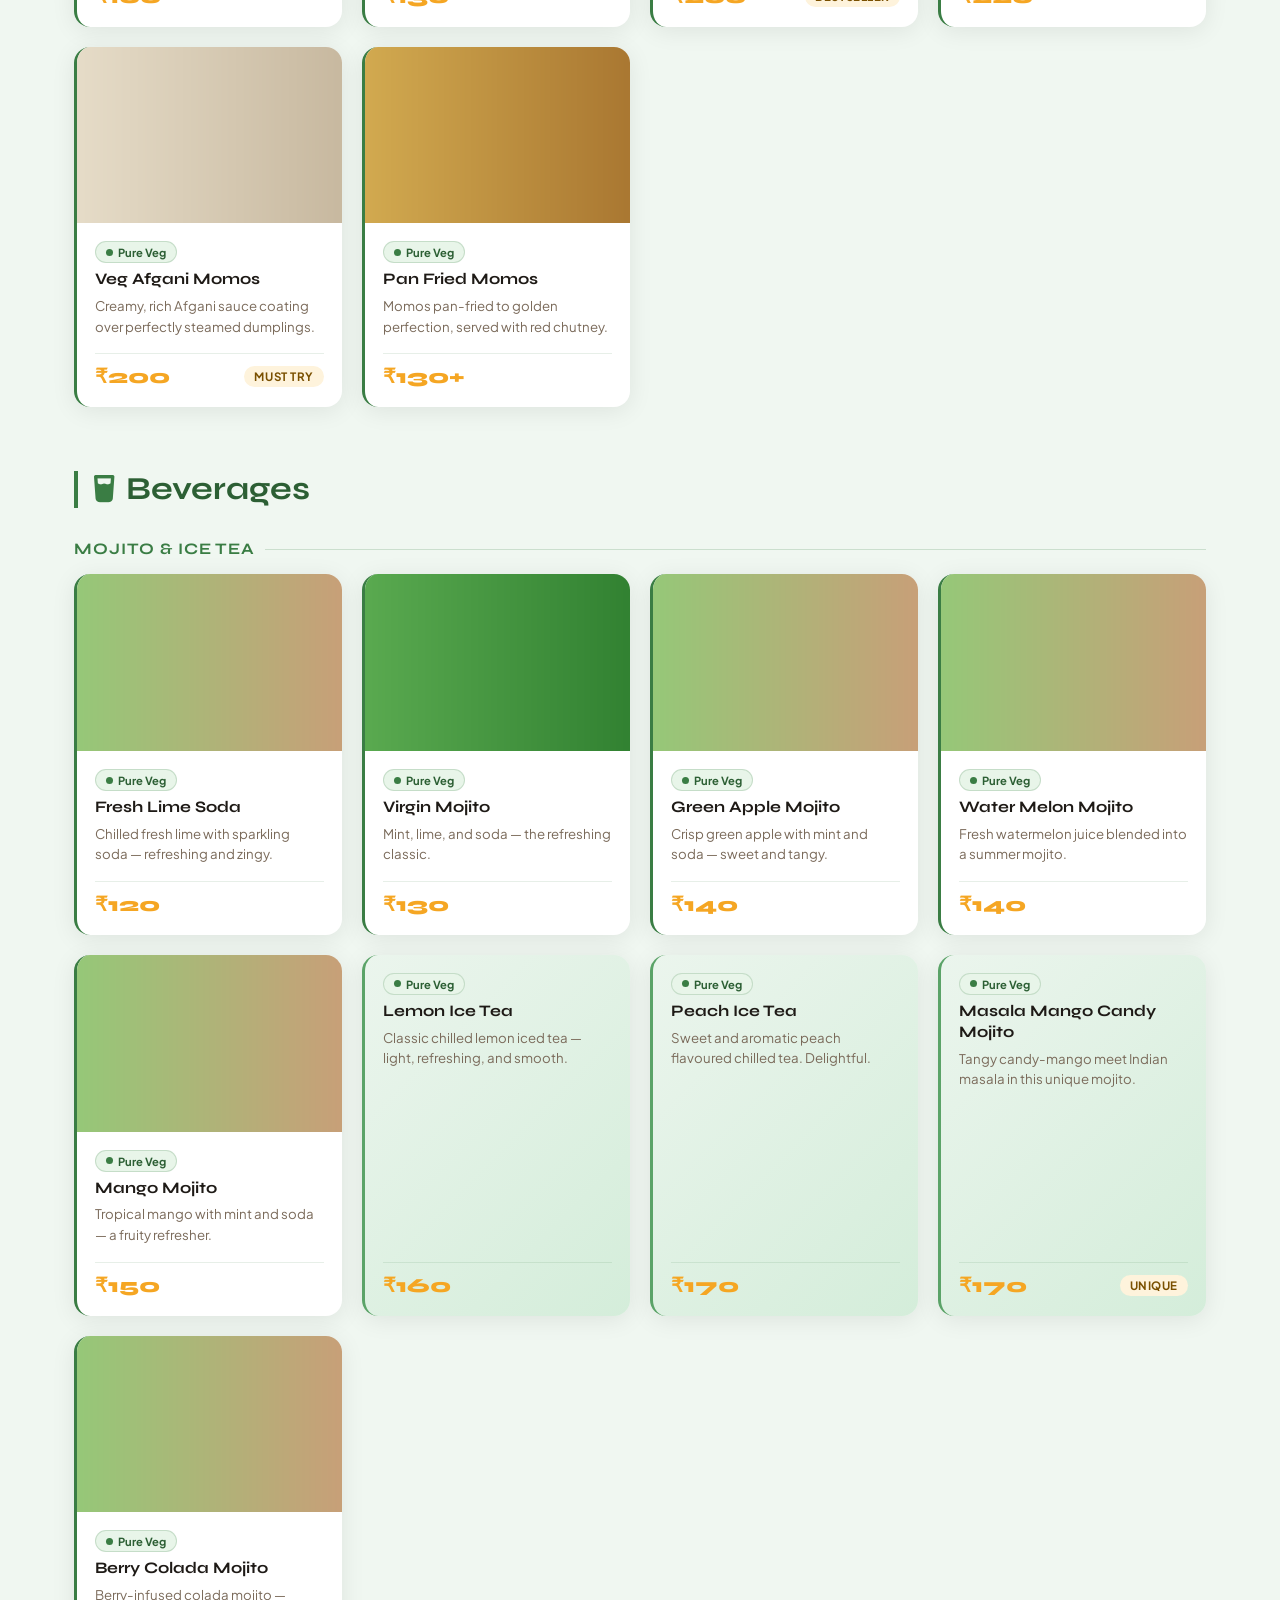
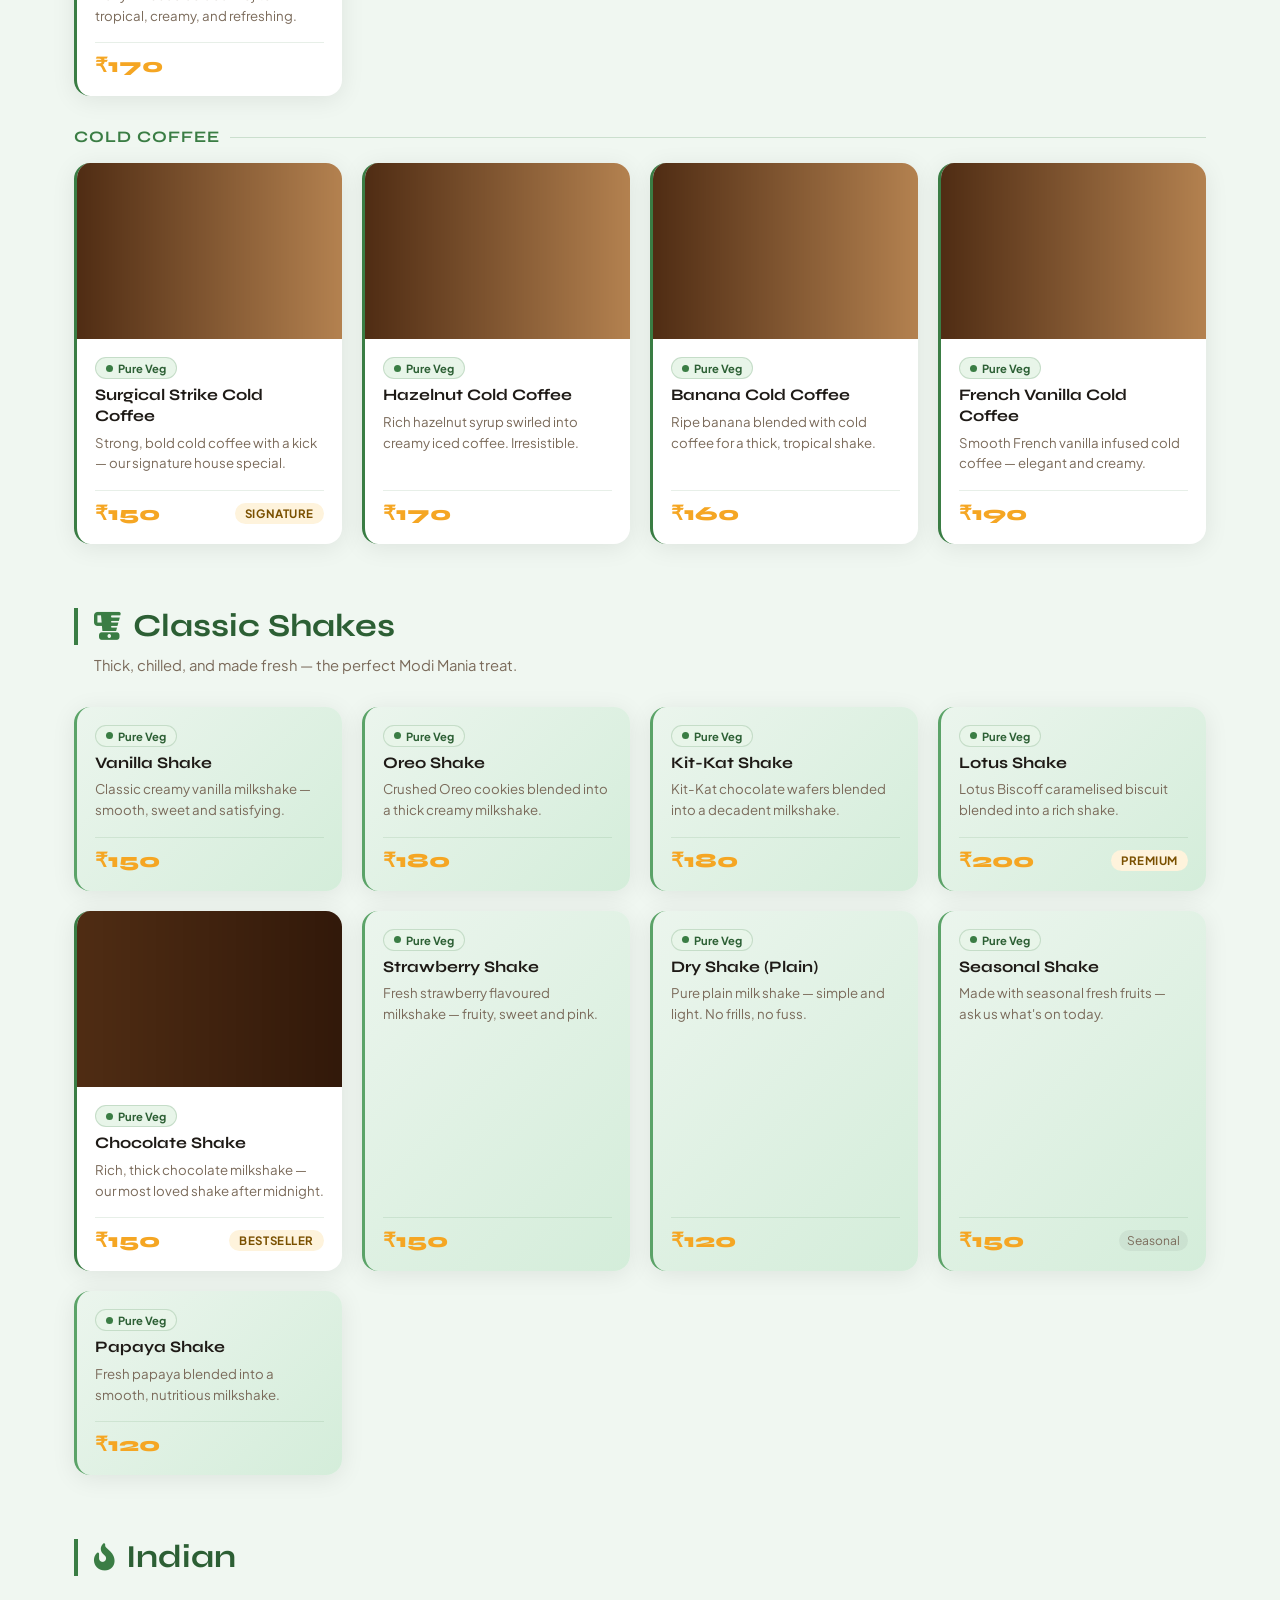
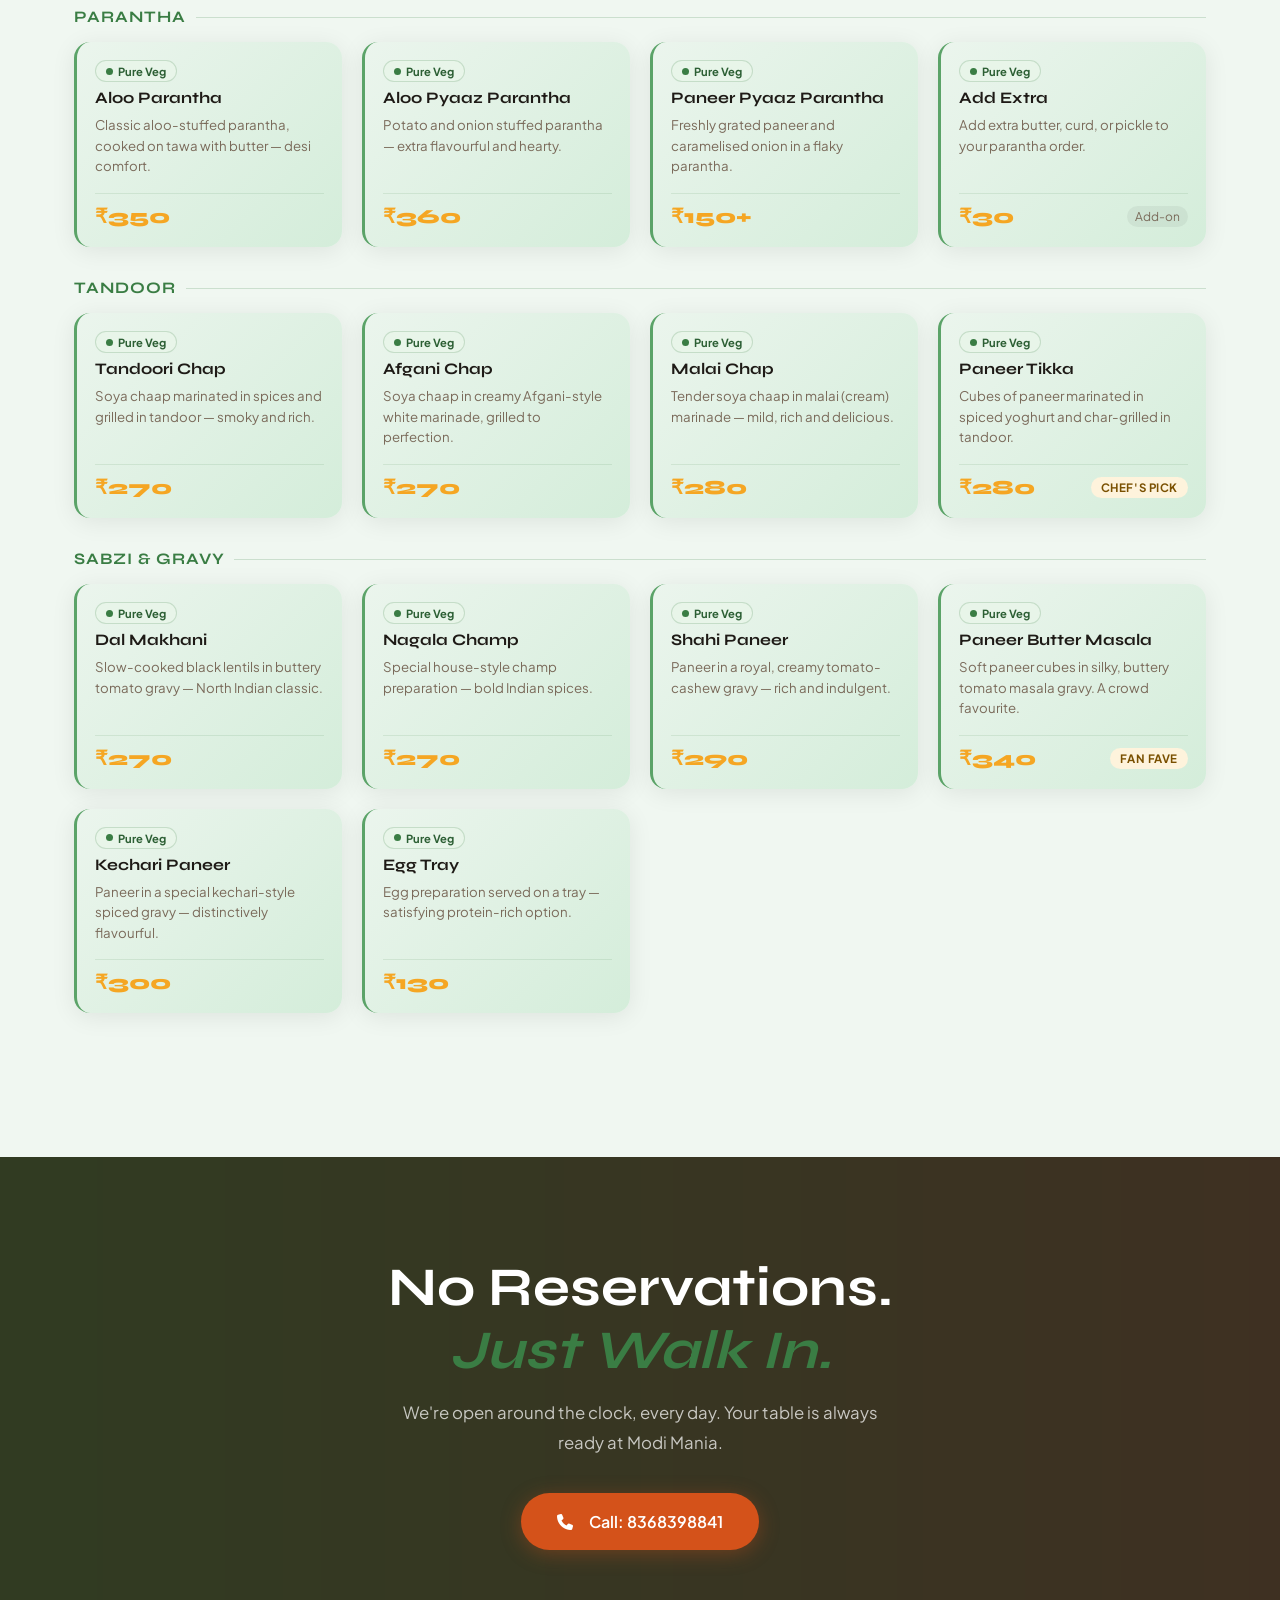
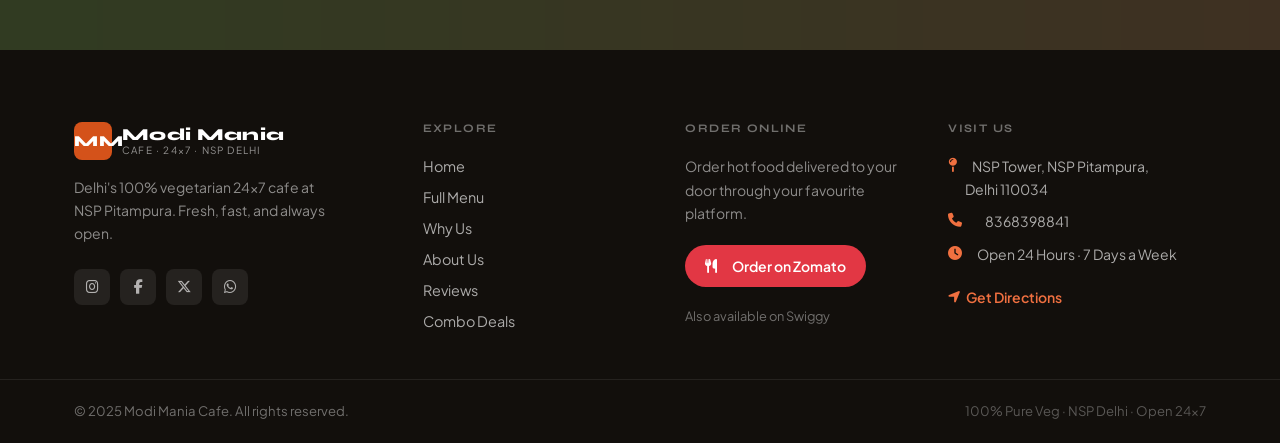
==== commit 018f807c: "Replace all fake Unsplash images with real uploaded photos - Replaced all external Unsplash URLs wit" ====
--- a/menu.html
+++ b/menu.html
@@ -198,7 +198,7 @@
         <div class="item-grid">
           <div class="item-card item-card--photo">
             <div class="item-img-wrap">
-              <img src="https://images.unsplash.com/photo-1565299585323-38d6b0865b47?w=1200&q=85" onerror="this.onerror=null;this.src='img-food-tray.jpg'" alt="Veg Grill Sandwich" loading="lazy">
+              <img src="img-food-tray.jpg" alt="Veg Grill Sandwich" loading="lazy">
             </div>
             <div class="item-card-body">
               <div class="veg-badge"><span class="veg-dot"></span> Pure Veg</div>
@@ -211,7 +211,7 @@
           </div>
           <div class="item-card item-card--photo">
             <div class="item-img-wrap">
-              <img src="https://images.unsplash.com/photo-1565299585323-38d6b0865b47?w=1200&q=85" onerror="this.onerror=null;this.src='img-food-tray.jpg'" alt="Tandoori Paneer Sandwich" loading="lazy">
+              <img src="img-food-tray.jpg" alt="Tandoori Paneer Sandwich" loading="lazy">
             </div>
             <div class="item-card-body">
               <div class="veg-badge"><span class="veg-dot"></span> Pure Veg</div>
@@ -224,7 +224,7 @@
           </div>
           <div class="item-card item-card--photo">
             <div class="item-img-wrap">
-              <img src="https://images.unsplash.com/photo-1565299585323-38d6b0865b47?w=1200&q=85" onerror="this.onerror=null;this.src='img-food-tray.jpg'" alt="Chilli Paneer Sandwich" loading="lazy">
+              <img src="img-food-tray.jpg" alt="Chilli Paneer Sandwich" loading="lazy">
             </div>
             <div class="item-card-body">
               <div class="veg-badge"><span class="veg-dot"></span> Pure Veg</div>
@@ -237,7 +237,7 @@
           </div>
           <div class="item-card item-card--photo">
             <div class="item-img-wrap">
-              <img src="https://images.unsplash.com/photo-1565299585323-38d6b0865b47?w=1200&q=85" onerror="this.onerror=null;this.src='img-food-tray.jpg'" alt="Tandoori Bull Sandwich" loading="lazy">
+              <img src="img-food-tray.jpg" alt="Tandoori Bull Sandwich" loading="lazy">
             </div>
             <div class="item-card-body">
               <div class="veg-badge"><span class="veg-dot"></span> Pure Veg</div>
@@ -256,7 +256,7 @@
         <div class="item-grid">
           <div class="item-card item-card--photo">
             <div class="item-img-wrap">
-              <img src="https://images.unsplash.com/photo-1626082927389-6cd097cdc6ec?w=800&q=85" onerror="this.onerror=null;this.src='img-wrap-mojito.jpg'" alt="Paneer Wrap" loading="lazy">
+              <img src="img-wrap-mojito.jpg" alt="Paneer Wrap" loading="lazy">
             </div>
             <div class="item-card-body">
               <div class="veg-badge"><span class="veg-dot"></span> Pure Veg</div>
@@ -269,7 +269,7 @@
           </div>
           <div class="item-card item-card--photo">
             <div class="item-img-wrap">
-              <img src="https://images.unsplash.com/photo-1626082927389-6cd097cdc6ec?w=800&q=85" onerror="this.onerror=null;this.src='img-wrap-mojito.jpg'" alt="Mushroom Wrap" loading="lazy">
+              <img src="img-wrap-mojito.jpg" alt="Mushroom Wrap" loading="lazy">
             </div>
             <div class="item-card-body">
               <div class="veg-badge"><span class="veg-dot"></span> Pure Veg</div>
@@ -282,7 +282,7 @@
           </div>
           <div class="item-card item-card--photo">
             <div class="item-img-wrap">
-              <img src="https://images.unsplash.com/photo-1626082927389-6cd097cdc6ec?w=800&q=85" onerror="this.onerror=null;this.src='img-wrap-mojito.jpg'" alt="Plain Wrap" loading="lazy">
+              <img src="img-wrap-mojito.jpg" alt="Plain Wrap" loading="lazy">
             </div>
             <div class="item-card-body">
               <div class="veg-badge"><span class="veg-dot"></span> Pure Veg</div>
@@ -300,7 +300,7 @@
         <div class="item-grid">
           <div class="item-card item-card--photo">
             <div class="item-img-wrap">
-              <img src="https://images.unsplash.com/photo-1573080496219-bb080dd4f877?w=800&q=85" onerror="this.onerror=null;this.src='img-fries.jpg'" alt="Regular Fries" loading="lazy">
+              <img src="img-fries.jpg" alt="Regular Fries" loading="lazy">
             </div>
             <div class="item-card-body">
               <div class="veg-badge"><span class="veg-dot"></span> Pure Veg</div>
@@ -313,7 +313,7 @@
           </div>
           <div class="item-card item-card--photo">
             <div class="item-img-wrap">
-              <img src="https://images.unsplash.com/photo-1573080496219-bb080dd4f877?w=800&q=85" onerror="this.onerror=null;this.src='img-fries.jpg'" alt="Cheese Fries" loading="lazy">
+              <img src="img-fries.jpg" alt="Cheese Fries" loading="lazy">
             </div>
             <div class="item-card-body">
               <div class="veg-badge"><span class="veg-dot"></span> Pure Veg</div>
@@ -326,7 +326,7 @@
           </div>
           <div class="item-card item-card--photo">
             <div class="item-img-wrap">
-              <img src="https://images.unsplash.com/photo-1573080496219-bb080dd4f877?w=800&q=85" onerror="this.onerror=null;this.src='img-fries.jpg'" alt="Peri Peri Fries" loading="lazy">
+              <img src="img-fries.jpg" alt="Peri Peri Fries" loading="lazy">
             </div>
             <div class="item-card-body">
               <div class="veg-badge"><span class="veg-dot"></span> Pure Veg</div>
@@ -339,7 +339,7 @@
           </div>
           <div class="item-card item-card--photo">
             <div class="item-img-wrap">
-              <img src="https://images.unsplash.com/photo-1573080496219-bb080dd4f877?w=800&q=85" onerror="this.onerror=null;this.src='img-fries.jpg'" alt="Masala Fries" loading="lazy">
+              <img src="img-fries.jpg" alt="Masala Fries" loading="lazy">
             </div>
             <div class="item-card-body">
               <div class="veg-badge"><span class="veg-dot"></span> Pure Veg</div>
@@ -352,7 +352,7 @@
           </div>
           <div class="item-card item-card--photo">
             <div class="item-img-wrap">
-              <img src="https://images.unsplash.com/photo-1573080496219-bb080dd4f877?w=800&q=85" onerror="this.onerror=null;this.src='img-fries.jpg'" alt="Tandoori Fries" loading="lazy">
+              <img src="img-fries.jpg" alt="Tandoori Fries" loading="lazy">
             </div>
             <div class="item-card-body">
               <div class="veg-badge"><span class="veg-dot"></span> Pure Veg</div>
@@ -390,7 +390,7 @@
           </div>
           <div class="item-card item-card--photo">
             <div class="item-img-wrap">
-              <img src="https://images.unsplash.com/photo-1551183053-bf91798d765d?w=800&q=85" onerror="this.onerror=null;this.src='img-white-pasta.jpg'" alt="White Sauce Pasta" loading="lazy">
+              <img src="img-white-pasta.jpg" alt="White Sauce Pasta" loading="lazy">
             </div>
             <div class="item-card-body">
               <div class="veg-badge"><span class="veg-dot"></span> Pure Veg</div>
@@ -481,7 +481,7 @@
         <div class="item-grid">
           <div class="item-card item-card--photo">
             <div class="item-img-wrap">
-              <img src="https://images.unsplash.com/photo-1569050467447-ce54b3bbc37d?w=800&q=85" onerror="this.onerror=null;this.src='img-chowmein.jpg'" alt="Veg Chowmein" loading="lazy">
+              <img src="img-chowmein.jpg" alt="Veg Chowmein" loading="lazy">
             </div>
             <div class="item-card-body">
               <div class="veg-badge"><span class="veg-dot"></span> Pure Veg</div>
@@ -494,7 +494,7 @@
           </div>
           <div class="item-card item-card--photo">
             <div class="item-img-wrap">
-              <img src="https://images.unsplash.com/photo-1569050467447-ce54b3bbc37d?w=800&q=85" onerror="this.onerror=null;this.src='img-chowmein.jpg'" alt="Veg Chowmein Manchurian" loading="lazy">
+              <img src="img-chowmein.jpg" alt="Veg Chowmein Manchurian" loading="lazy">
             </div>
             <div class="item-card-body">
               <div class="veg-badge"><span class="veg-dot"></span> Pure Veg</div>
@@ -513,7 +513,7 @@
         <div class="item-grid">
           <div class="item-card item-card--photo">
             <div class="item-img-wrap">
-              <img src="https://images.unsplash.com/photo-1569050467447-ce54b3bbc37d?w=800&q=85" onerror="this.onerror=null;this.src='img-chowmein.jpg'" alt="Veg Fried Rice" loading="lazy">
+              <img src="img-chowmein.jpg" alt="Veg Fried Rice" loading="lazy">
             </div>
             <div class="item-card-body">
               <div class="veg-badge"><span class="veg-dot"></span> Pure Veg</div>
@@ -526,7 +526,7 @@
           </div>
           <div class="item-card item-card--photo">
             <div class="item-img-wrap">
-              <img src="https://images.unsplash.com/photo-1569050467447-ce54b3bbc37d?w=800&q=85" onerror="this.onerror=null;this.src='img-chowmein.jpg'" alt="Veg Fried Rice Manchurian" loading="lazy">
+              <img src="img-chowmein.jpg" alt="Veg Fried Rice Manchurian" loading="lazy">
             </div>
             <div class="item-card-body">
               <div class="veg-badge"><span class="veg-dot"></span> Pure Veg</div>
@@ -539,7 +539,7 @@
           </div>
           <div class="item-card item-card--photo">
             <div class="item-img-wrap">
-              <img src="https://images.unsplash.com/photo-1569050467447-ce54b3bbc37d?w=800&q=85" onerror="this.onerror=null;this.src='img-chowmein.jpg'" alt="Schezwan Rice" loading="lazy">
+              <img src="img-chowmein.jpg" alt="Schezwan Rice" loading="lazy">
             </div>
             <div class="item-card-body">
               <div class="veg-badge"><span class="veg-dot"></span> Pure Veg</div>
@@ -684,7 +684,7 @@
         <div class="item-grid">
           <div class="item-card item-card--photo">
             <div class="item-img-wrap">
-              <img src="https://images.unsplash.com/photo-1496116218417-1a781b1c416c?w=800&q=85" onerror="this.onerror=null;this.src='img-steam-momos.jpg'" alt="Veg Steam Momo" loading="lazy">
+              <img src="img-steam-momos.jpg" alt="Veg Steam Momo" loading="lazy">
             </div>
             <div class="item-card-body">
               <div class="veg-badge"><span class="veg-dot"></span> Pure Veg</div>
@@ -697,7 +697,7 @@
           </div>
           <div class="item-card item-card--photo">
             <div class="item-img-wrap">
-              <img src="https://images.unsplash.com/photo-1496116218417-1a781b1c416c?w=800&q=85" onerror="this.onerror=null;this.src='img-steam-momos.jpg'" alt="Basket Steam Momo" loading="lazy">
+              <img src="img-steam-momos.jpg" alt="Basket Steam Momo" loading="lazy">
             </div>
             <div class="item-card-body">
               <div class="veg-badge"><span class="veg-dot"></span> Pure Veg</div>
@@ -710,7 +710,7 @@
           </div>
           <div class="item-card item-card--photo">
             <div class="item-img-wrap">
-              <img src="https://images.unsplash.com/photo-1563245372-f21724e3856d?w=800&q=85" onerror="this.onerror=null;this.src='img-pan-momos.jpg'" alt="KFC Momos" loading="lazy">
+              <img src="img-pan-momos.jpg" alt="KFC Momos" loading="lazy">
             </div>
             <div class="item-card-body">
               <div class="veg-badge"><span class="veg-dot"></span> Pure Veg</div>
@@ -724,7 +724,7 @@
           </div>
           <div class="item-card item-card--photo">
             <div class="item-img-wrap">
-              <img src="https://images.unsplash.com/photo-1563245372-f21724e3856d?w=800&q=85" onerror="this.onerror=null;this.src='img-pan-momos.jpg'" alt="Veg Momos Cheese" loading="lazy">
+              <img src="img-pan-momos.jpg" alt="Veg Momos Cheese" loading="lazy">
             </div>
             <div class="item-card-body">
               <div class="veg-badge"><span class="veg-dot"></span> Pure Veg</div>
@@ -737,7 +737,7 @@
           </div>
           <div class="item-card item-card--photo">
             <div class="item-img-wrap">
-              <img src="https://images.unsplash.com/photo-1496116218417-1a781b1c416c?w=800&q=85" onerror="this.onerror=null;this.src='img-steam-momos.jpg'" alt="Veg Afgani Momos" loading="lazy">
+              <img src="img-steam-momos.jpg" alt="Veg Afgani Momos" loading="lazy">
             </div>
             <div class="item-card-body">
               <div class="veg-badge"><span class="veg-dot"></span> Pure Veg</div>
@@ -751,7 +751,7 @@
           </div>
           <div class="item-card item-card--photo">
             <div class="item-img-wrap">
-              <img src="https://images.unsplash.com/photo-1563245372-f21724e3856d?w=800&q=85" onerror="this.onerror=null;this.src='img-pan-momos.jpg'" alt="Pan Fried Momos" loading="lazy">
+              <img src="img-pan-momos.jpg" alt="Pan Fried Momos" loading="lazy">
             </div>
             <div class="item-card-body">
               <div class="veg-badge"><span class="veg-dot"></span> Pure Veg</div>
@@ -774,7 +774,7 @@
         <div class="item-grid">
           <div class="item-card item-card--photo">
             <div class="item-img-wrap">
-              <img src="https://images.unsplash.com/photo-1513558161293-cdaf765ed2fd?w=800&q=85" onerror="this.onerror=null;this.src='img-mojito-colada.jpg'" alt="Fresh Lime Soda" loading="lazy">
+              <img src="img-mojito-colada.jpg" alt="Fresh Lime Soda" loading="lazy">
             </div>
             <div class="item-card-body">
               <div class="veg-badge"><span class="veg-dot"></span> Pure Veg</div>
@@ -787,7 +787,7 @@
           </div>
           <div class="item-card item-card--photo">
             <div class="item-img-wrap">
-              <img src="https://images.unsplash.com/photo-1626082927389-6cd097cdc6ec?w=800&q=85" onerror="this.onerror=null;this.src='img-wrap-mojito.jpg'" alt="Virgin Mojito" loading="lazy">
+              <img src="img-wrap-mojito.jpg" alt="Virgin Mojito" loading="lazy">
             </div>
             <div class="item-card-body">
               <div class="veg-badge"><span class="veg-dot"></span> Pure Veg</div>
@@ -800,7 +800,7 @@
           </div>
           <div class="item-card item-card--photo">
             <div class="item-img-wrap">
-              <img src="https://images.unsplash.com/photo-1513558161293-cdaf765ed2fd?w=800&q=85" onerror="this.onerror=null;this.src='img-mojito-colada.jpg'" alt="Green Apple Mojito" loading="lazy">
+              <img src="img-mojito-colada.jpg" alt="Green Apple Mojito" loading="lazy">
             </div>
             <div class="item-card-body">
               <div class="veg-badge"><span class="veg-dot"></span> Pure Veg</div>
@@ -813,7 +813,7 @@
           </div>
           <div class="item-card item-card--photo">
             <div class="item-img-wrap">
-              <img src="https://images.unsplash.com/photo-1513558161293-cdaf765ed2fd?w=800&q=85" onerror="this.onerror=null;this.src='img-mojito-colada.jpg'" alt="Water Melon Mojito" loading="lazy">
+              <img src="img-mojito-colada.jpg" alt="Water Melon Mojito" loading="lazy">
             </div>
             <div class="item-card-body">
               <div class="veg-badge"><span class="veg-dot"></span> Pure Veg</div>
@@ -826,7 +826,7 @@
           </div>
           <div class="item-card item-card--photo">
             <div class="item-img-wrap">
-              <img src="https://images.unsplash.com/photo-1513558161293-cdaf765ed2fd?w=800&q=85" onerror="this.onerror=null;this.src='img-mojito-colada.jpg'" alt="Mango Mojito" loading="lazy">
+              <img src="img-mojito-colada.jpg" alt="Mango Mojito" loading="lazy">
             </div>
             <div class="item-card-body">
               <div class="veg-badge"><span class="veg-dot"></span> Pure Veg</div>
@@ -870,7 +870,7 @@
           </div>
           <div class="item-card item-card--photo">
             <div class="item-img-wrap">
-              <img src="https://images.unsplash.com/photo-1513558161293-cdaf765ed2fd?w=800&q=85" onerror="this.onerror=null;this.src='img-mojito-colada.jpg'" alt="Berry Colada Mojito" loading="lazy">
+              <img src="img-mojito-colada.jpg" alt="Berry Colada Mojito" loading="lazy">
             </div>
             <div class="item-card-body">
               <div class="veg-badge"><span class="veg-dot"></span> Pure Veg</div>
@@ -888,7 +888,7 @@
         <div class="item-grid">
           <div class="item-card item-card--photo">
             <div class="item-img-wrap">
-              <img src="https://images.unsplash.com/photo-1461023058943-07fcbe16d735?w=800&q=85" onerror="this.onerror=null;this.src='img-cold-coffee.jpg'" alt="Surgical Strike Cold Coffee" loading="lazy">
+              <img src="img-cold-coffee.jpg" alt="Surgical Strike Cold Coffee" loading="lazy">
             </div>
             <div class="item-card-body">
               <div class="veg-badge"><span class="veg-dot"></span> Pure Veg</div>
@@ -902,7 +902,7 @@
           </div>
           <div class="item-card item-card--photo">
             <div class="item-img-wrap">
-              <img src="https://images.unsplash.com/photo-1461023058943-07fcbe16d735?w=800&q=85" onerror="this.onerror=null;this.src='img-cold-coffee.jpg'" alt="Hazelnut Cold Coffee" loading="lazy">
+              <img src="img-cold-coffee.jpg" alt="Hazelnut Cold Coffee" loading="lazy">
             </div>
             <div class="item-card-body">
               <div class="veg-badge"><span class="veg-dot"></span> Pure Veg</div>
@@ -915,7 +915,7 @@
           </div>
           <div class="item-card item-card--photo">
             <div class="item-img-wrap">
-              <img src="https://images.unsplash.com/photo-1461023058943-07fcbe16d735?w=800&q=85" onerror="this.onerror=null;this.src='img-cold-coffee.jpg'" alt="Banana Cold Coffee" loading="lazy">
+              <img src="img-cold-coffee.jpg" alt="Banana Cold Coffee" loading="lazy">
             </div>
             <div class="item-card-body">
               <div class="veg-badge"><span class="veg-dot"></span> Pure Veg</div>
@@ -928,7 +928,7 @@
           </div>
           <div class="item-card item-card--photo">
             <div class="item-img-wrap">
-              <img src="https://images.unsplash.com/photo-1461023058943-07fcbe16d735?w=800&q=85" onerror="this.onerror=null;this.src='img-cold-coffee.jpg'" alt="French Vanilla Cold Coffee" loading="lazy">
+              <img src="img-cold-coffee.jpg" alt="French Vanilla Cold Coffee" loading="lazy">
             </div>
             <div class="item-card-body">
               <div class="veg-badge"><span class="veg-dot"></span> Pure Veg</div>
@@ -991,7 +991,7 @@
           </div>
           <div class="item-card item-card--photo">
             <div class="item-img-wrap">
-              <img src="https://images.unsplash.com/photo-1572490122747-3968b75cc699?w=800&q=85" onerror="this.onerror=null;this.src='img-choco-shake.jpg'" alt="Chocolate Shake" loading="lazy">
+              <img src="img-choco-shake.jpg" alt="Chocolate Shake" loading="lazy">
             </div>
             <div class="item-card-body">
               <div class="veg-badge"><span class="veg-dot"></span> Pure Veg</div>
@@ -1215,7 +1215,7 @@
 
   <!-- ===== CTA BANNER ===== -->
   <section class="cta-banner" aria-label="Call to action">
-    <div class="cta-bg" style="background-image:url('https://images.unsplash.com/photo-1513558161293-cdaf765ed2fd?w=800&q=85')"></div>
+    <div class="cta-bg" style="background-image:url('img-mojito-colada.jpg')"></div>
     <div class="cta-overlay"></div>
     <div class="container cta-inner">
       <h2>No Reservations.<br><em>Just Walk In.</em></h2>
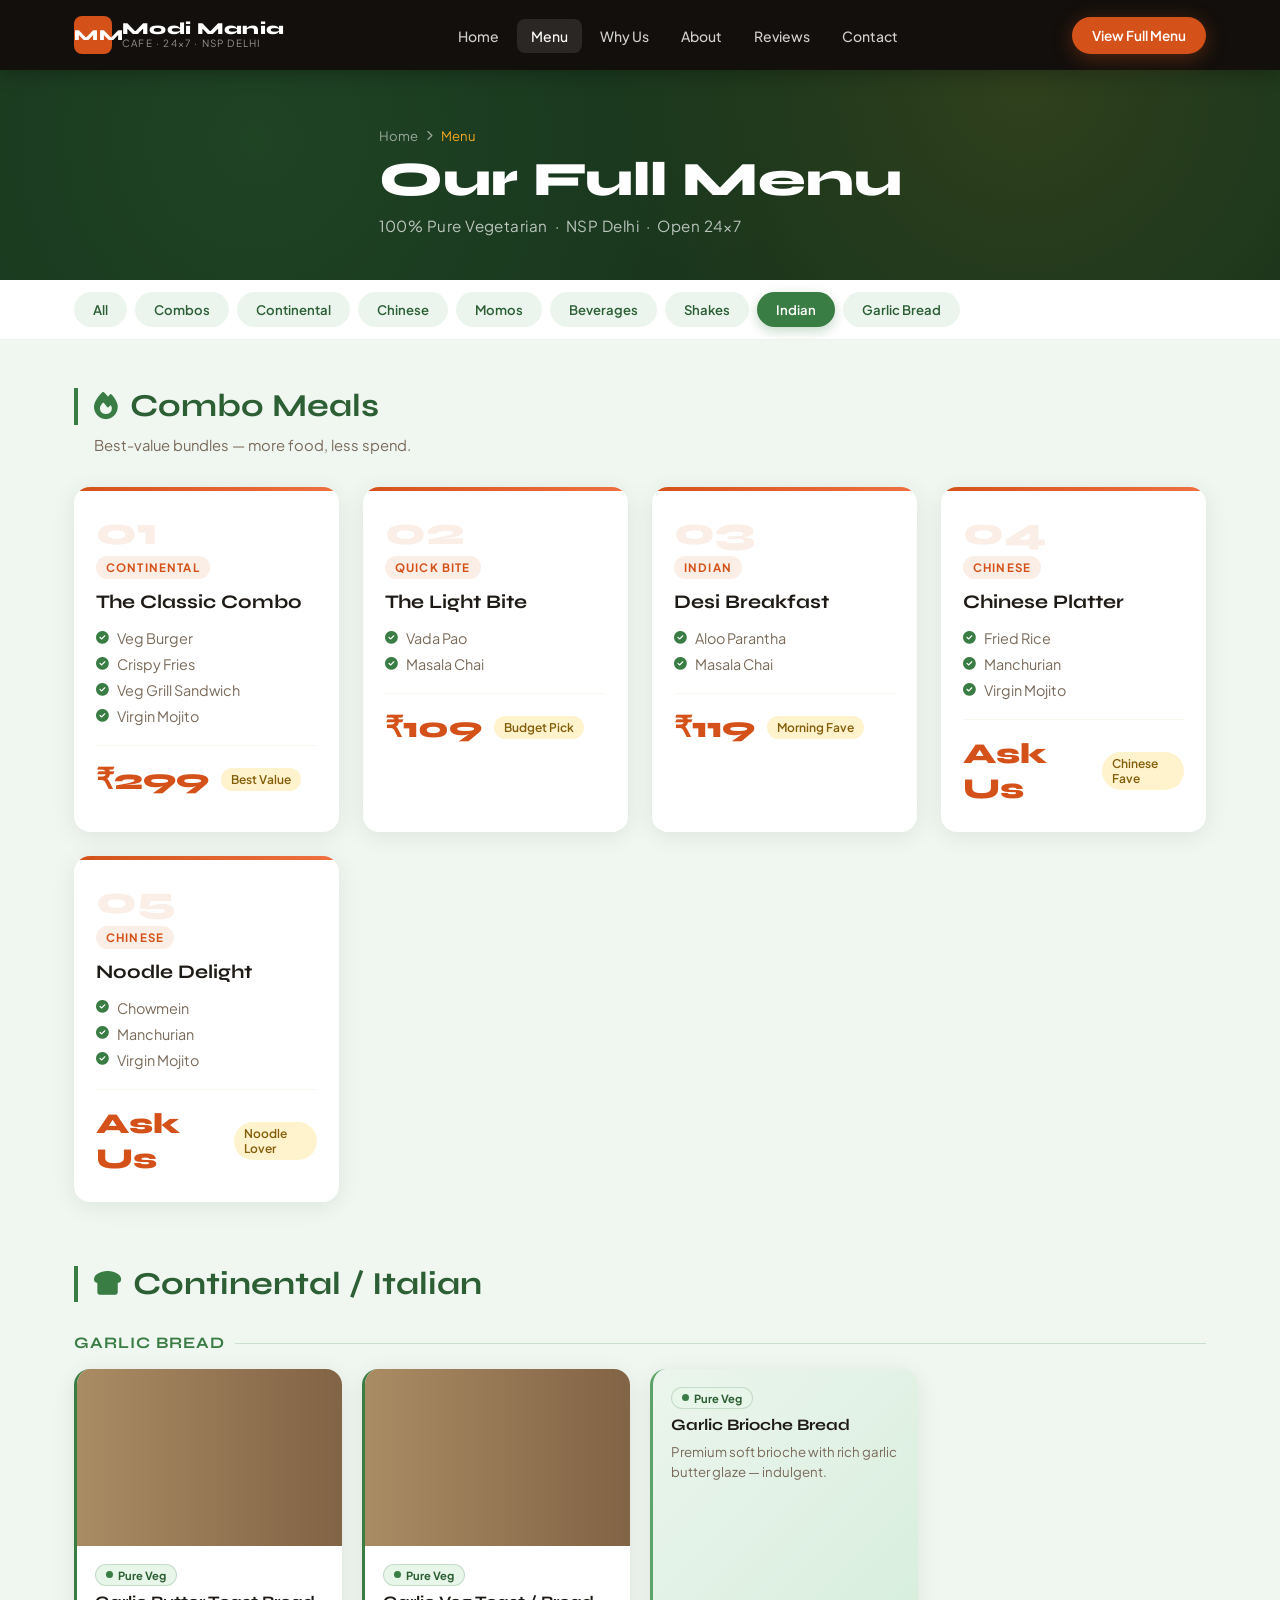
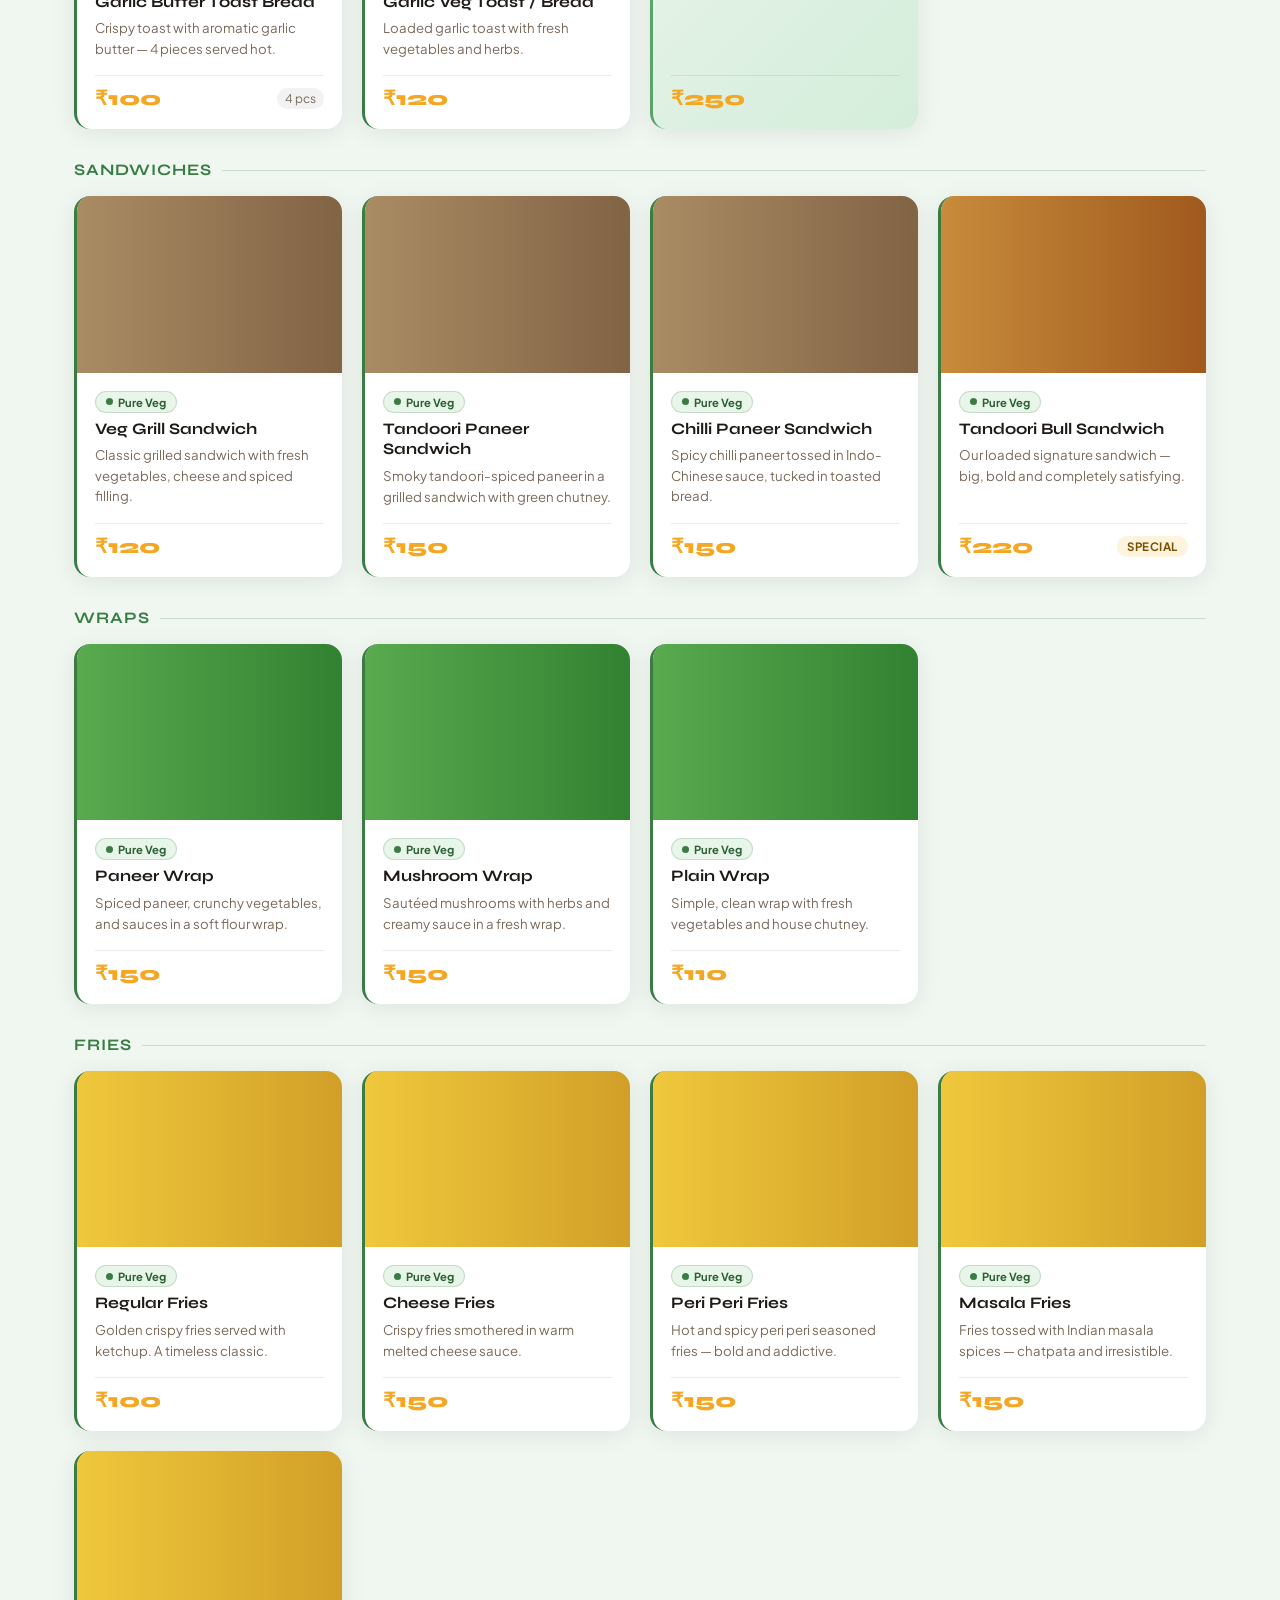
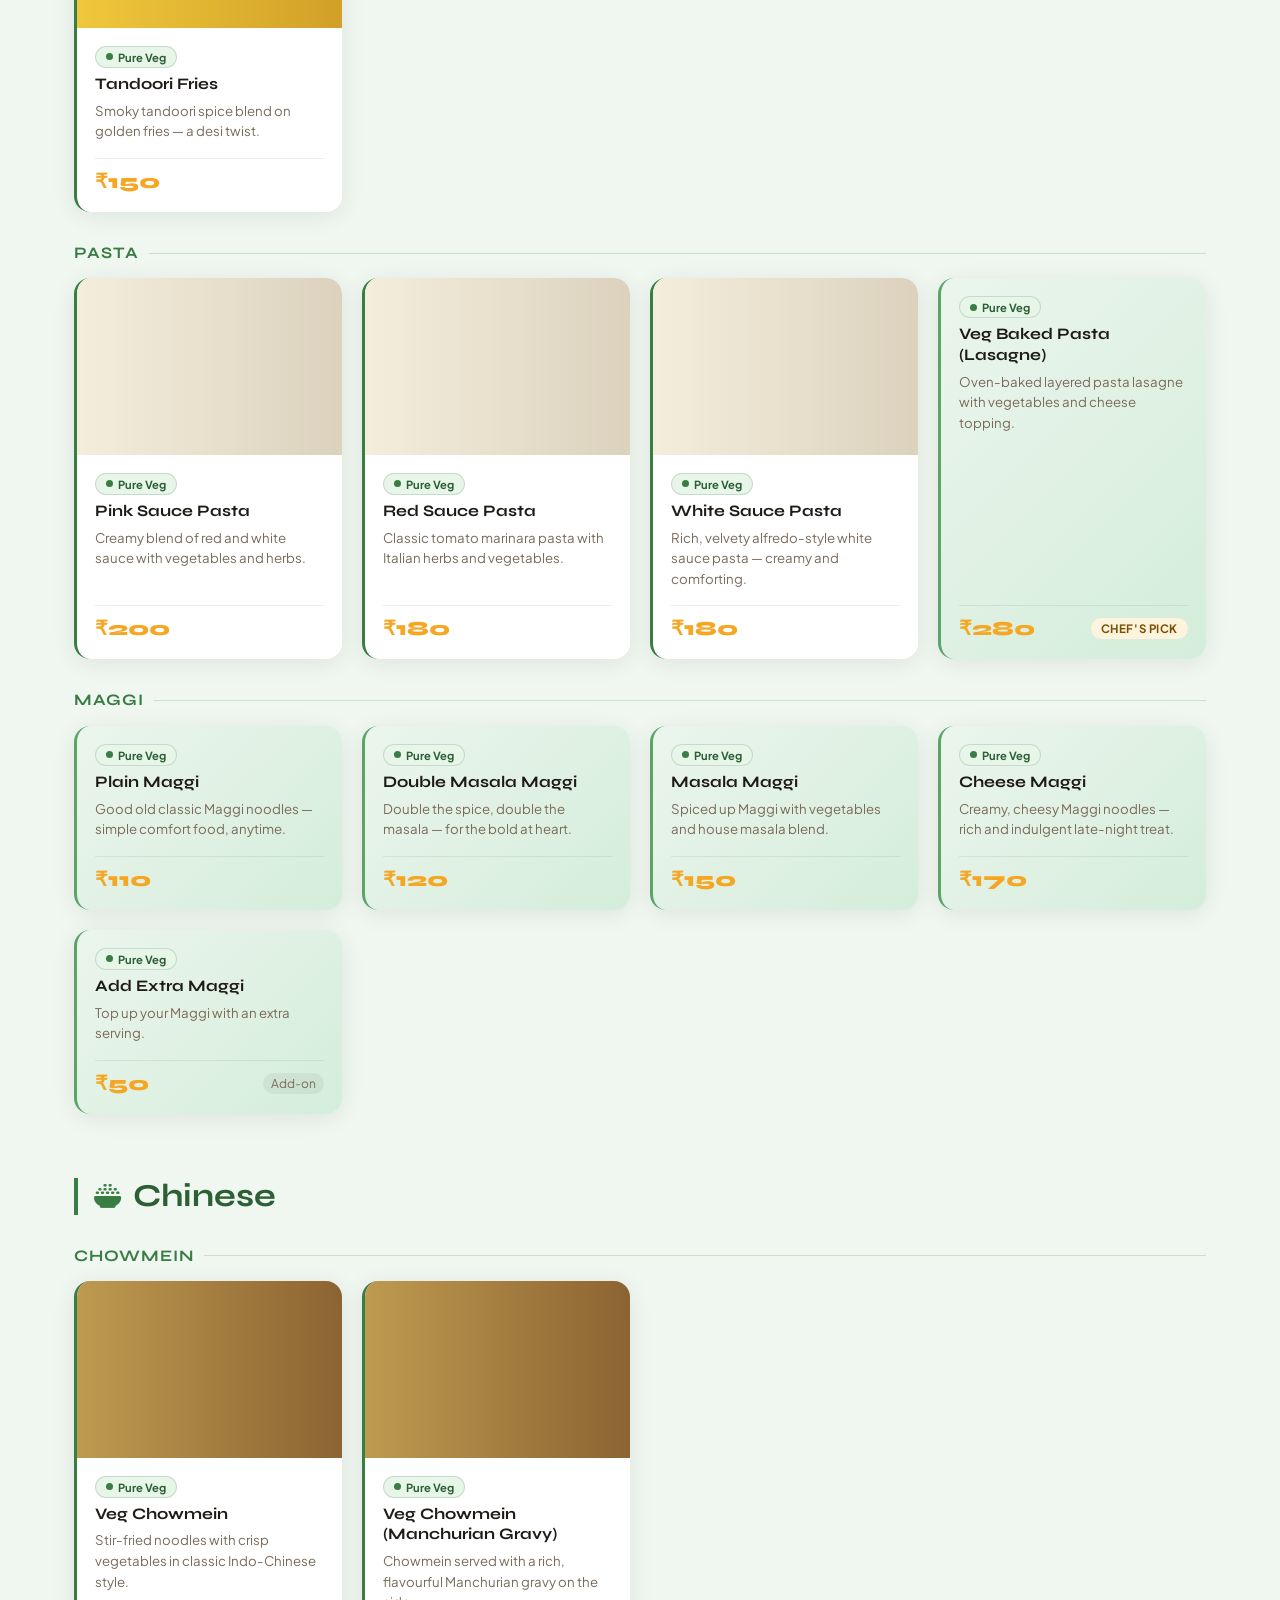
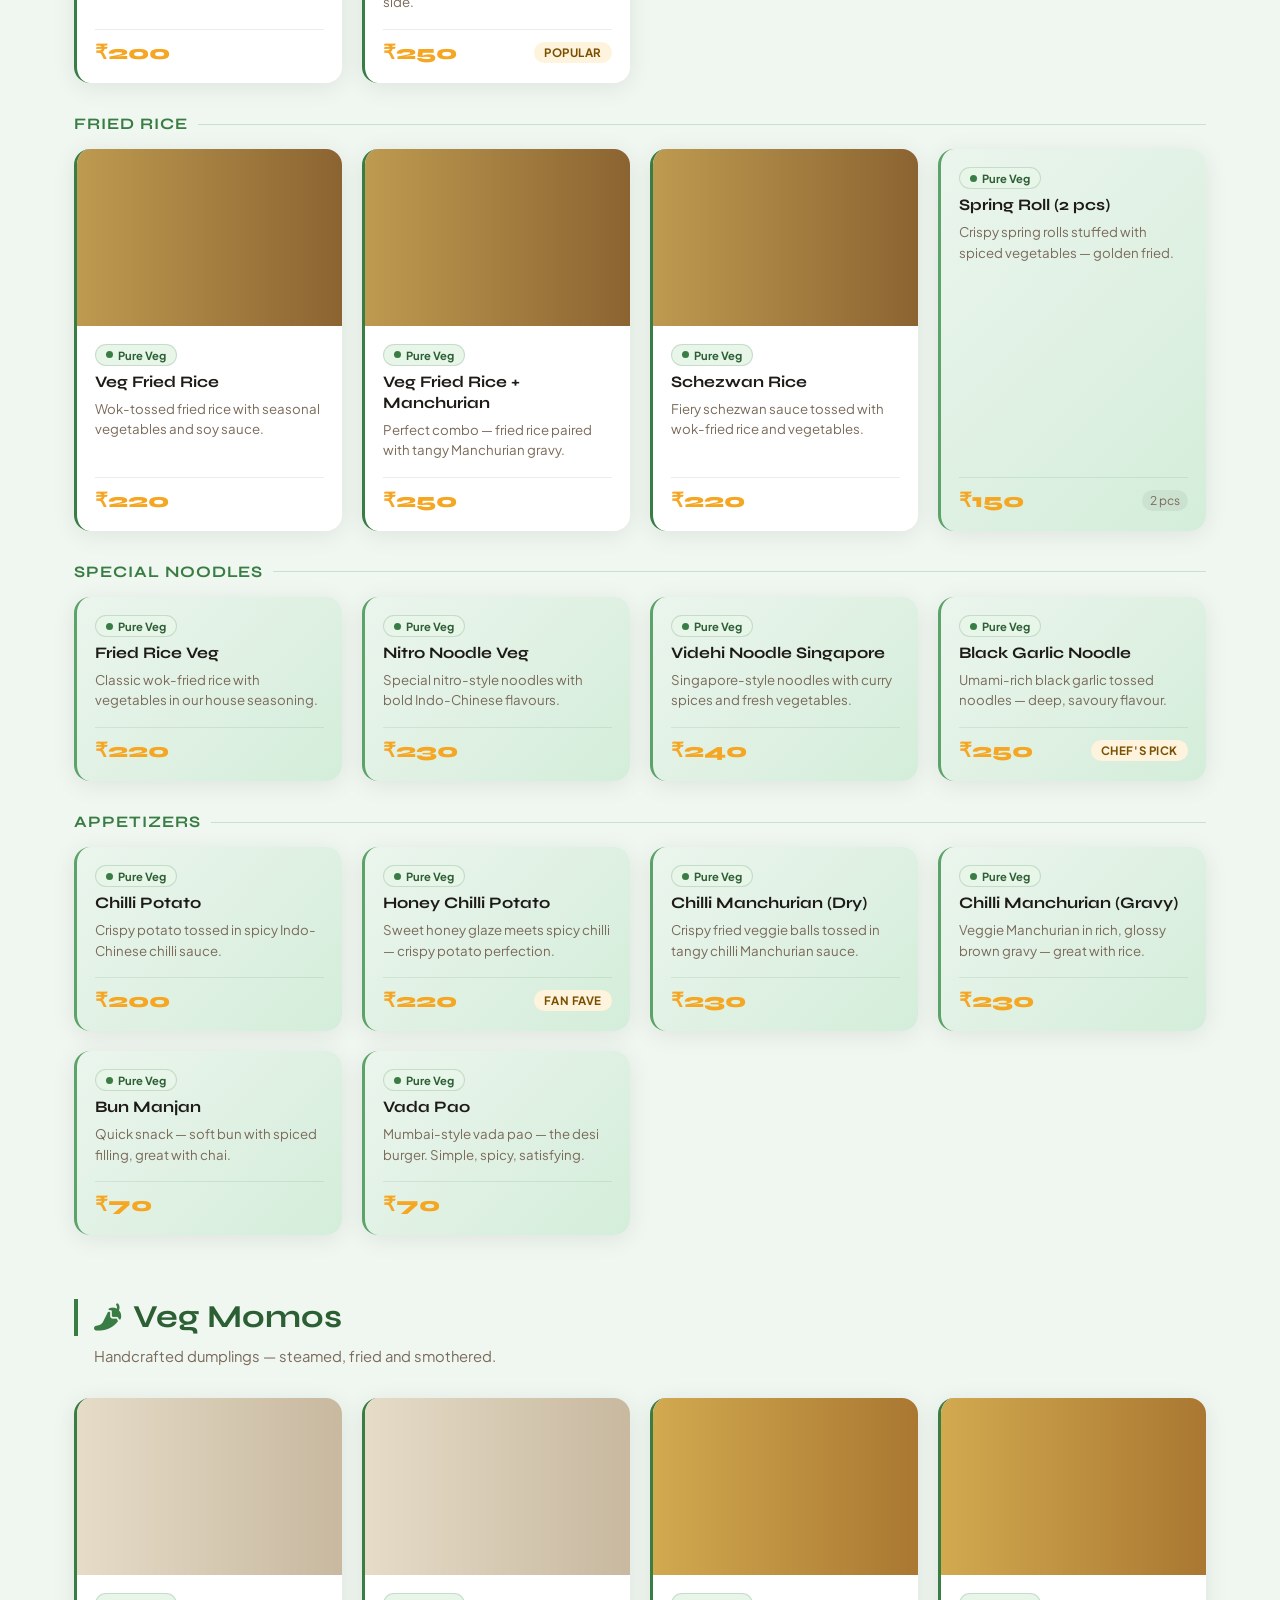
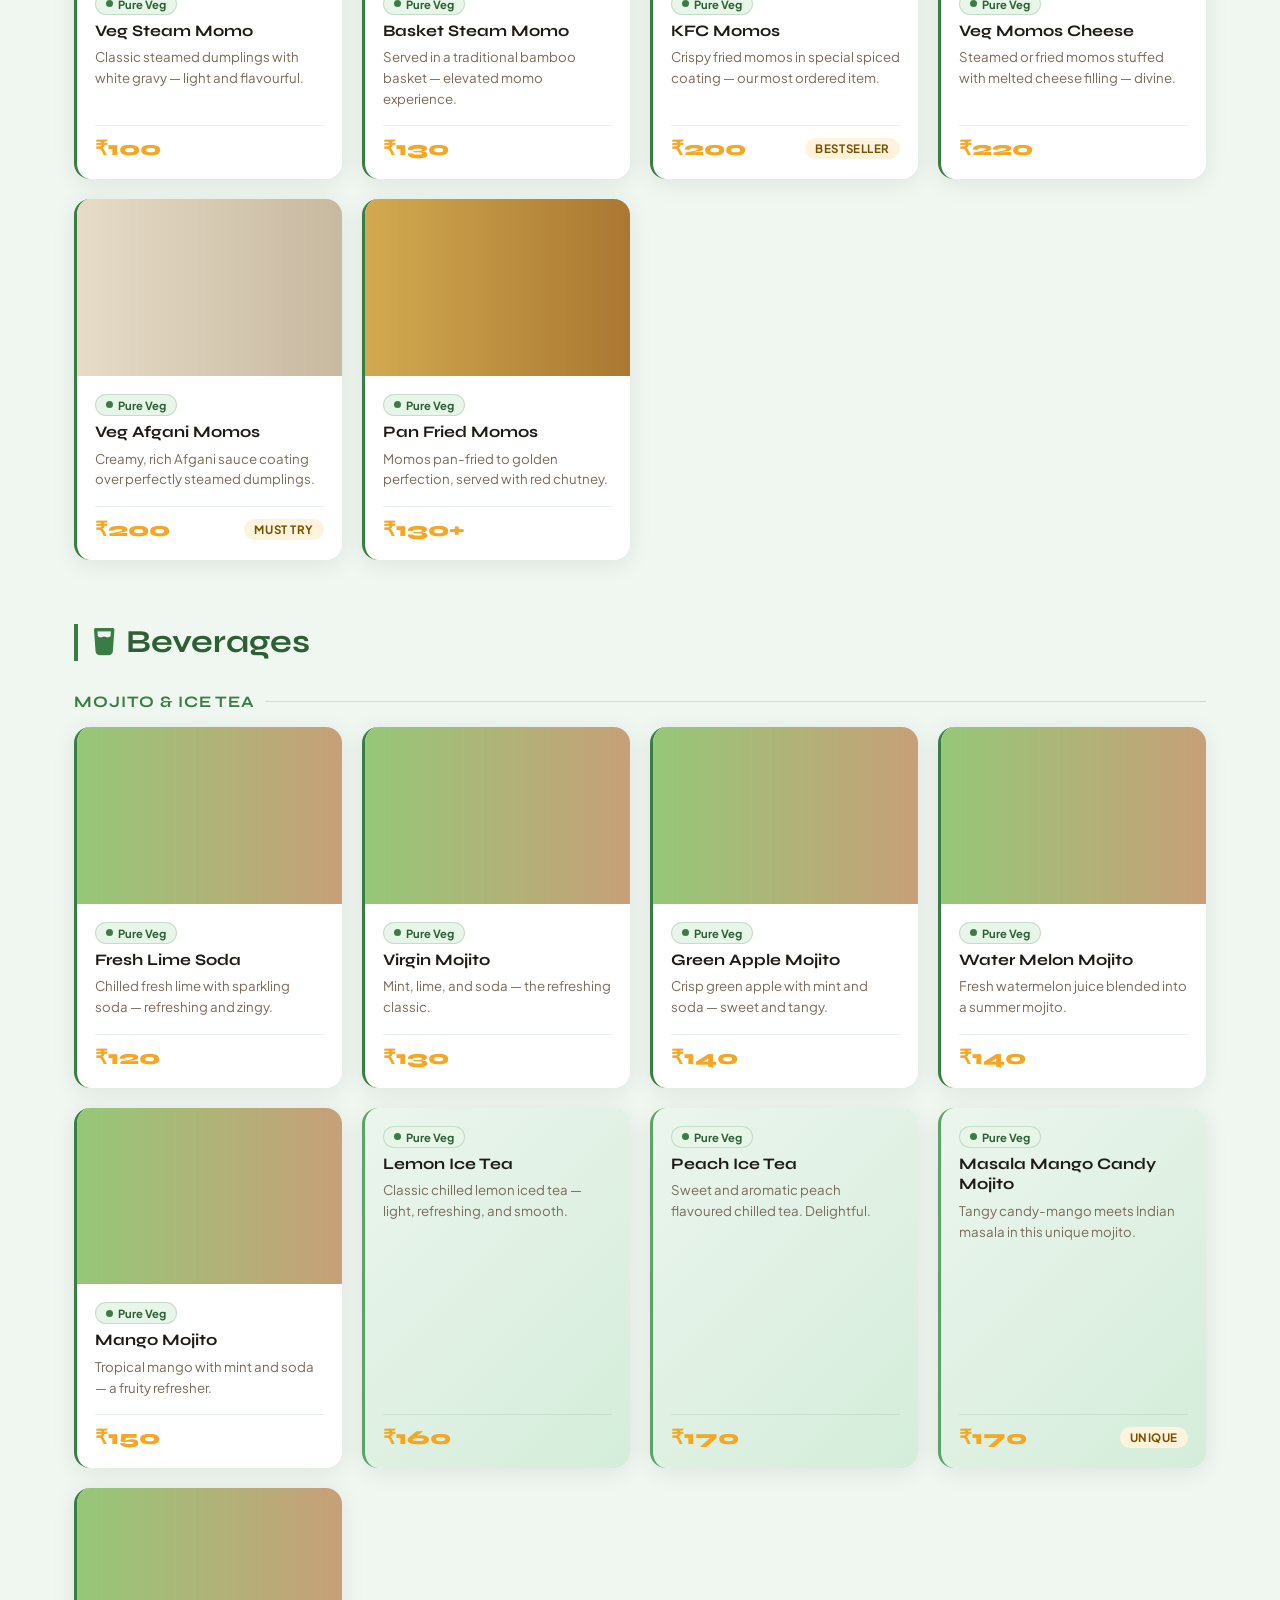
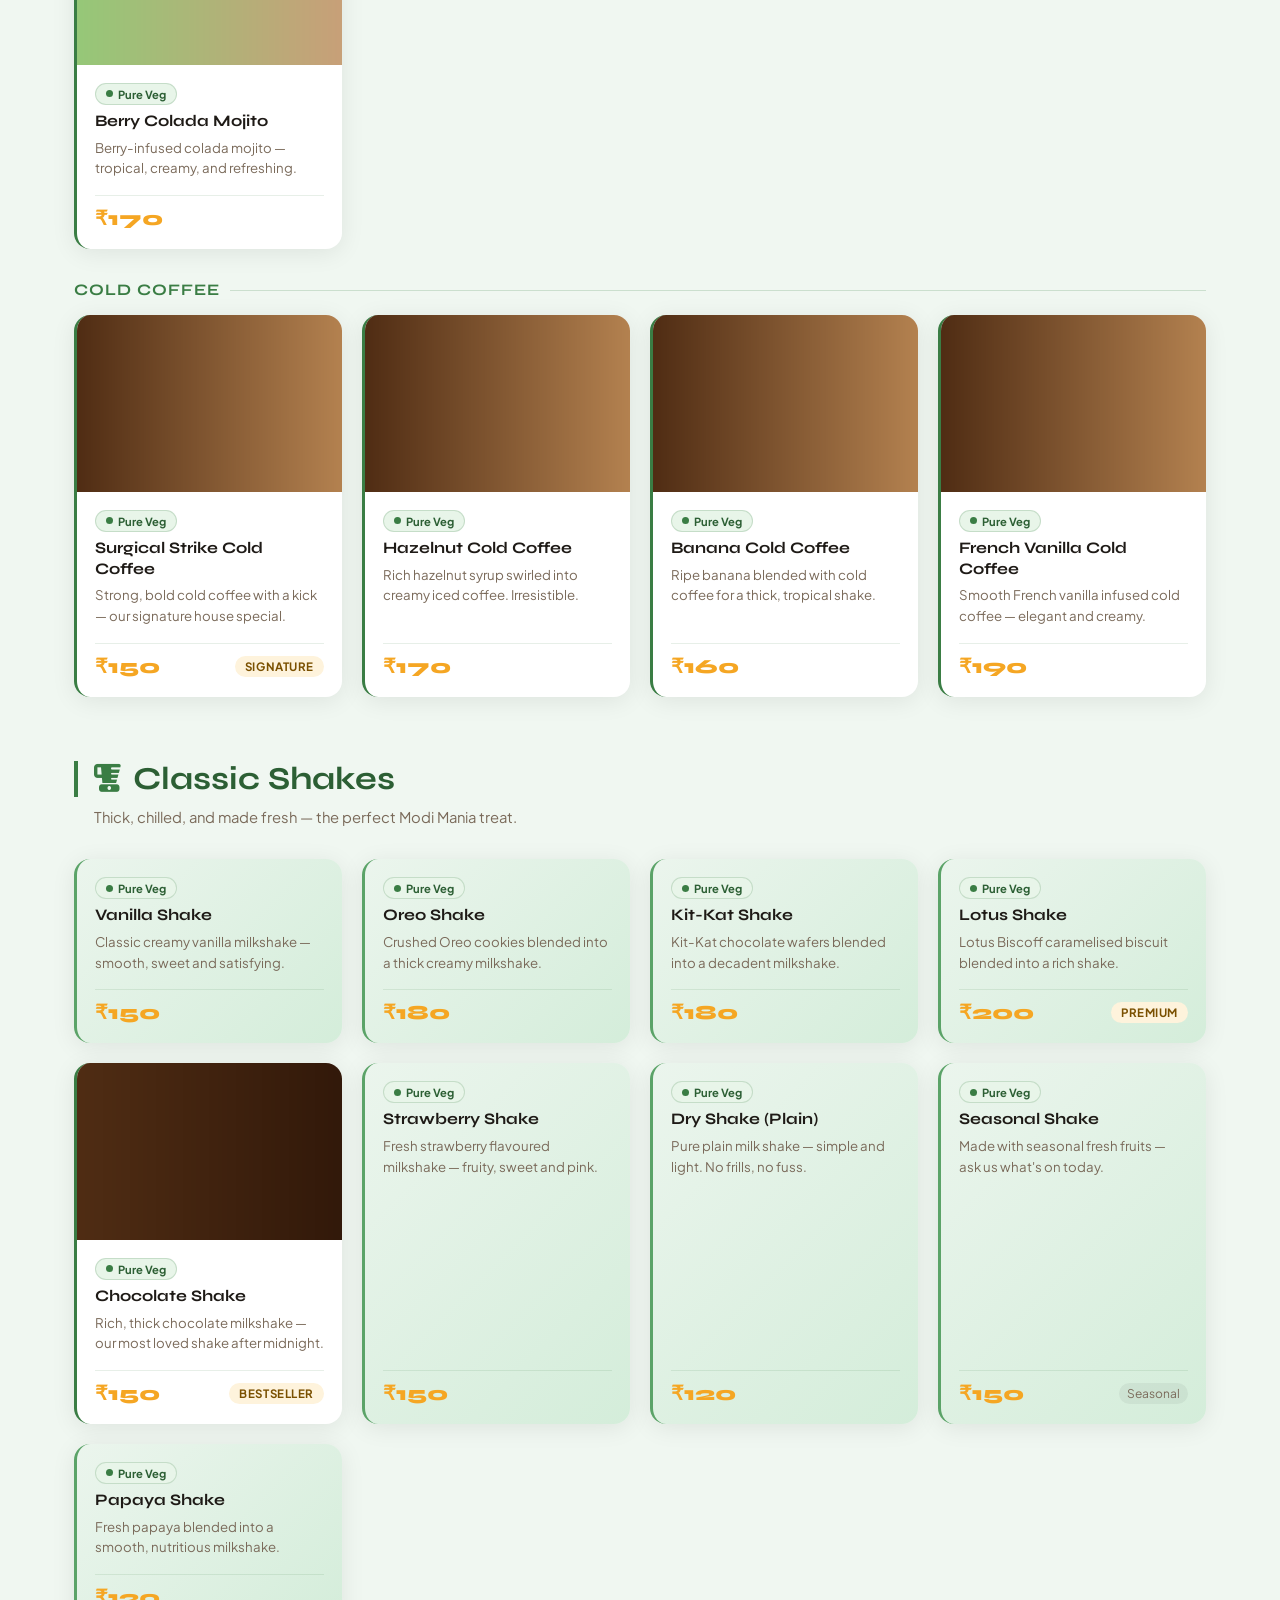
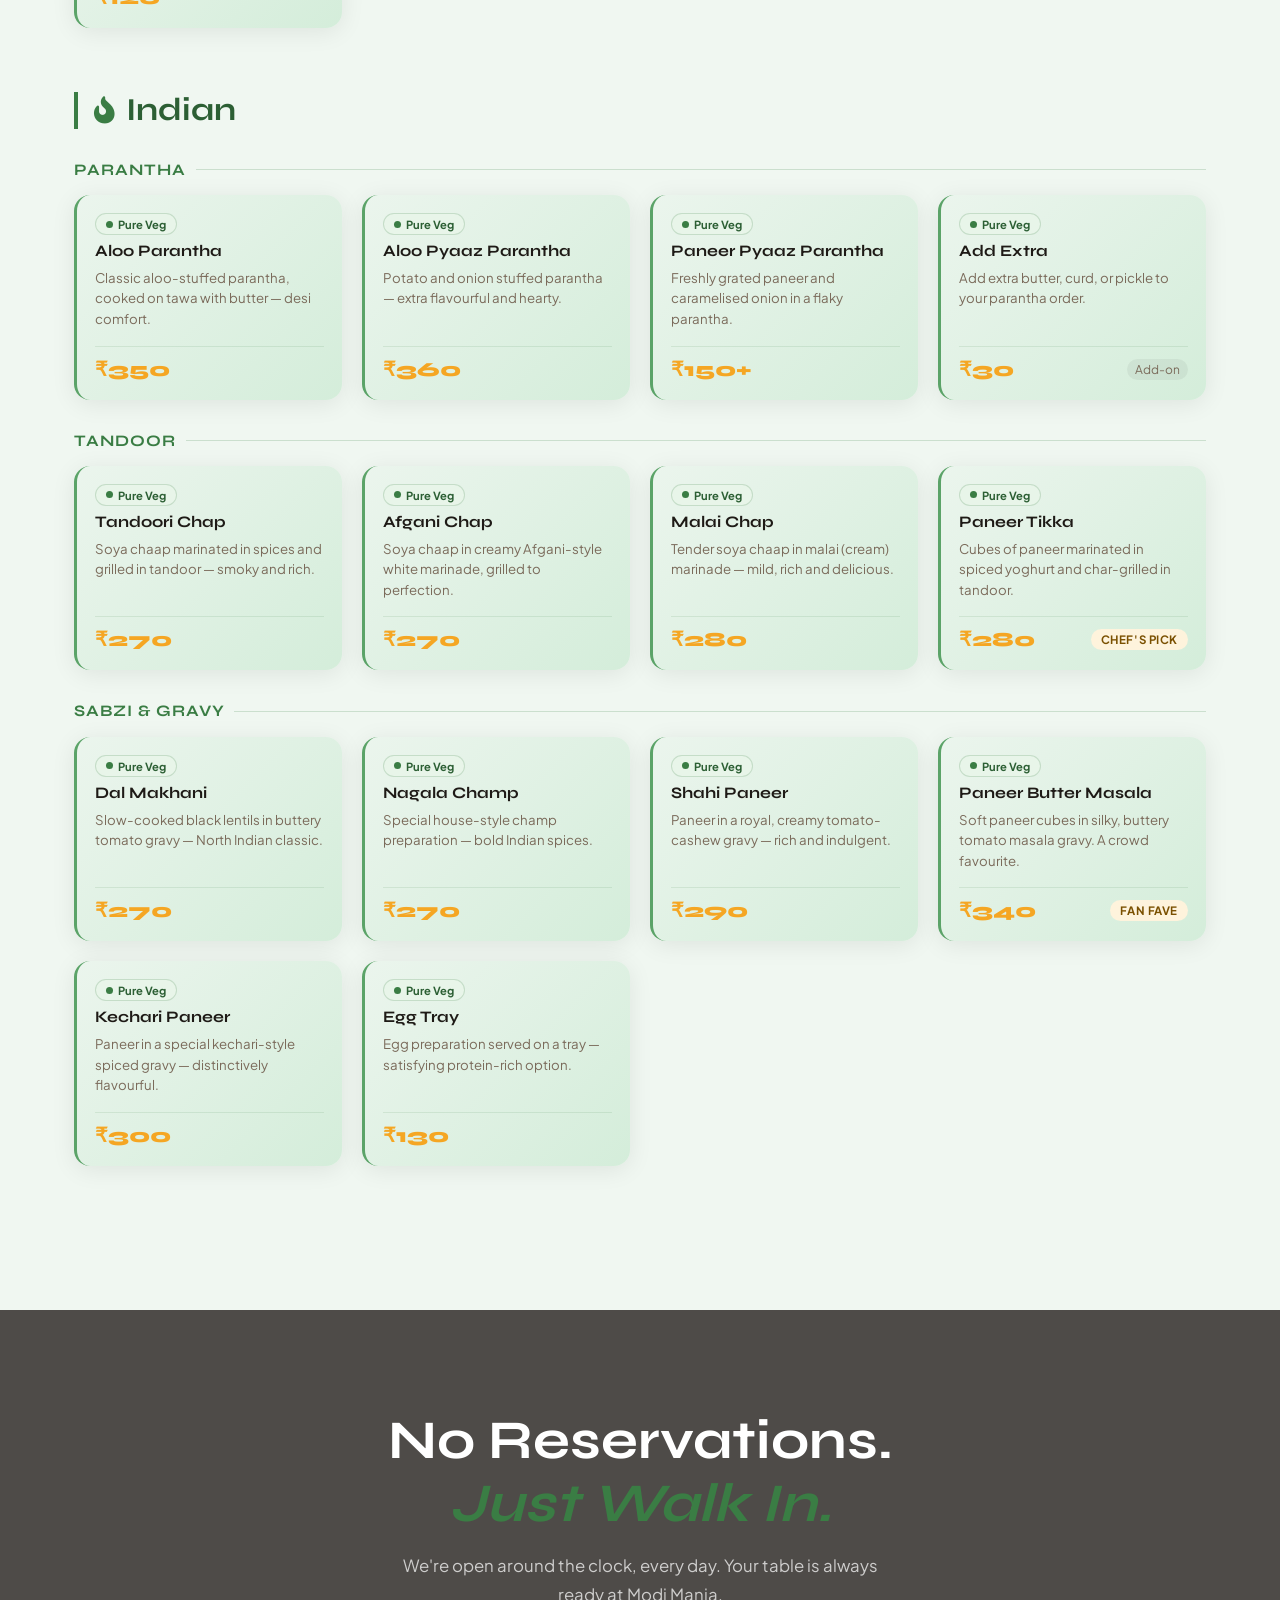
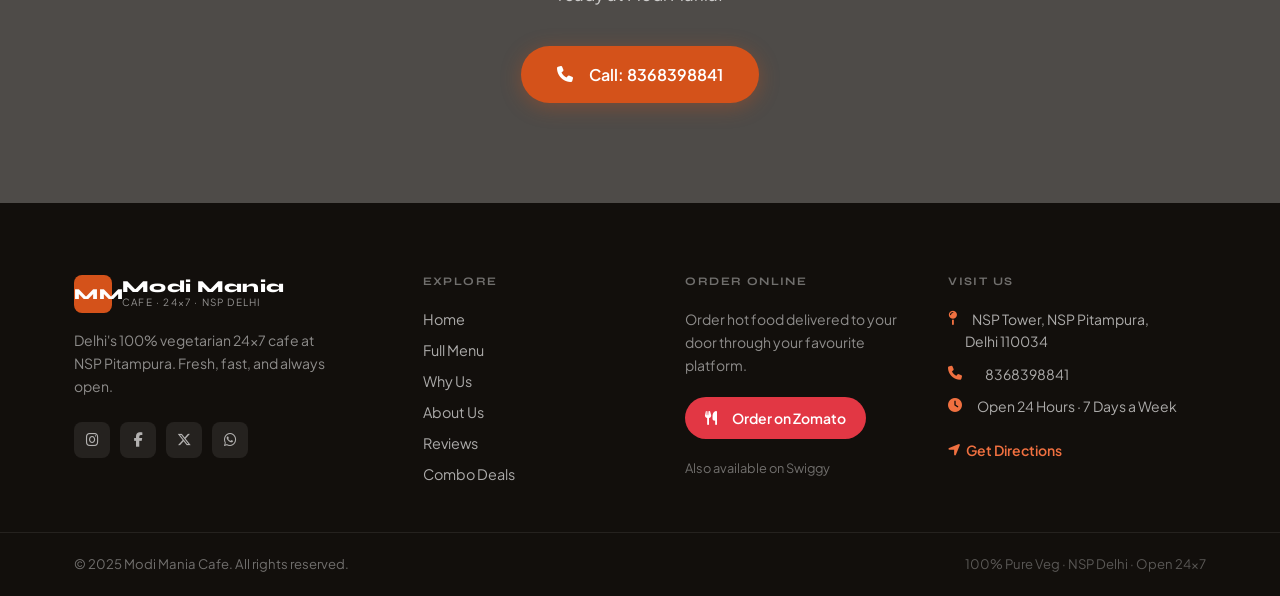
==== commit 7276dbfc: "feat: improve vegetarian images, add new sections and design enhancements - Fix all repetitive/non-v" ====
--- a/menu.html
+++ b/menu.html
@@ -160,7 +160,10 @@
         <!-- GARLIC BREAD sub-section -->
         <h3 class="menu-subsection-title" id="garlic-bread" data-section="garlic-bread">Garlic Bread</h3>
         <div class="item-grid">
-          <div class="item-card item-card--text">
+          <div class="item-card item-card--photo">
+            <div class="item-img-wrap">
+              <img src="https://images.unsplash.com/photo-1573140247632-f8eb966d9471?w=600&q=85" onerror="this.onerror=null;this.src='img-food-tray.jpg'" alt="Garlic Butter Toast Bread" loading="lazy">
+            </div>
             <div class="item-card-body">
               <div class="veg-badge"><span class="veg-dot"></span> Pure Veg</div>
               <h4 class="item-name">Garlic Butter Toast Bread</h4>
@@ -171,7 +174,10 @@
               </div>
             </div>
           </div>
-          <div class="item-card item-card--text">
+          <div class="item-card item-card--photo">
+            <div class="item-img-wrap">
+              <img src="https://images.unsplash.com/photo-1567620905732-2d1ec7ab7445?w=600&q=85" onerror="this.onerror=null;this.src='img-food-tray.jpg'" alt="Garlic Veg Toast" loading="lazy">
+            </div>
             <div class="item-card-body">
               <div class="veg-badge"><span class="veg-dot"></span> Pure Veg</div>
               <h4 class="item-name">Garlic Veg Toast / Bread</h4>
@@ -198,7 +204,7 @@
         <div class="item-grid">
           <div class="item-card item-card--photo">
             <div class="item-img-wrap">
-              <img src="img-food-tray.jpg" alt="Veg Grill Sandwich" loading="lazy">
+              <img src="https://images.unsplash.com/photo-1528736235302-52922df5c122?w=600&q=85" onerror="this.onerror=null;this.src='img-food-tray.jpg'" alt="Veg Grill Sandwich" loading="lazy">
             </div>
             <div class="item-card-body">
               <div class="veg-badge"><span class="veg-dot"></span> Pure Veg</div>
@@ -211,7 +217,7 @@
           </div>
           <div class="item-card item-card--photo">
             <div class="item-img-wrap">
-              <img src="img-food-tray.jpg" alt="Tandoori Paneer Sandwich" loading="lazy">
+              <img src="https://images.unsplash.com/photo-1509722747041-616f39b57569?w=600&q=85" onerror="this.onerror=null;this.src='img-food-tray.jpg'" alt="Tandoori Paneer Sandwich" loading="lazy">
             </div>
             <div class="item-card-body">
               <div class="veg-badge"><span class="veg-dot"></span> Pure Veg</div>
@@ -224,7 +230,7 @@
           </div>
           <div class="item-card item-card--photo">
             <div class="item-img-wrap">
-              <img src="img-food-tray.jpg" alt="Chilli Paneer Sandwich" loading="lazy">
+              <img src="https://images.unsplash.com/photo-1554433607-66b5bbe8d1c5?w=600&q=85" onerror="this.onerror=null;this.src='img-food-tray.jpg'" alt="Chilli Paneer Sandwich" loading="lazy">
             </div>
             <div class="item-card-body">
               <div class="veg-badge"><span class="veg-dot"></span> Pure Veg</div>
@@ -237,7 +243,7 @@
           </div>
           <div class="item-card item-card--photo">
             <div class="item-img-wrap">
-              <img src="img-food-tray.jpg" alt="Tandoori Bull Sandwich" loading="lazy">
+              <img src="https://images.unsplash.com/photo-1568901346375-23c9450c58cd?w=600&q=85" onerror="this.onerror=null;this.src='img-burger.jpg'" alt="Tandoori Bull Sandwich" loading="lazy">
             </div>
             <div class="item-card-body">
               <div class="veg-badge"><span class="veg-dot"></span> Pure Veg</div>
@@ -256,7 +262,7 @@
         <div class="item-grid">
           <div class="item-card item-card--photo">
             <div class="item-img-wrap">
-              <img src="img-wrap-mojito.jpg" alt="Paneer Wrap" loading="lazy">
+              <img src="https://images.unsplash.com/photo-1565557623262-b51c2513a641?w=600&q=85" onerror="this.onerror=null;this.src='img-wrap-mojito.jpg'" alt="Paneer Wrap" loading="lazy">
             </div>
             <div class="item-card-body">
               <div class="veg-badge"><span class="veg-dot"></span> Pure Veg</div>
@@ -269,7 +275,7 @@
           </div>
           <div class="item-card item-card--photo">
             <div class="item-img-wrap">
-              <img src="img-wrap-mojito.jpg" alt="Mushroom Wrap" loading="lazy">
+              <img src="https://images.unsplash.com/photo-1626082927389-6cd097cdc6ec?w=600&q=85" onerror="this.onerror=null;this.src='img-wrap-mojito.jpg'" alt="Mushroom Wrap" loading="lazy">
             </div>
             <div class="item-card-body">
               <div class="veg-badge"><span class="veg-dot"></span> Pure Veg</div>
@@ -282,7 +288,7 @@
           </div>
           <div class="item-card item-card--photo">
             <div class="item-img-wrap">
-              <img src="img-wrap-mojito.jpg" alt="Plain Wrap" loading="lazy">
+              <img src="https://images.unsplash.com/photo-1600335895229-6e75511892c8?w=600&q=85" onerror="this.onerror=null;this.src='img-wrap-mojito.jpg'" alt="Plain Wrap" loading="lazy">
             </div>
             <div class="item-card-body">
               <div class="veg-badge"><span class="veg-dot"></span> Pure Veg</div>
@@ -300,7 +306,7 @@
         <div class="item-grid">
           <div class="item-card item-card--photo">
             <div class="item-img-wrap">
-              <img src="img-fries.jpg" alt="Regular Fries" loading="lazy">
+              <img src="https://images.unsplash.com/photo-1573080496219-bb080dd4f877?w=600&q=85" onerror="this.onerror=null;this.src='img-fries.jpg'" alt="Regular Fries" loading="lazy">
             </div>
             <div class="item-card-body">
               <div class="veg-badge"><span class="veg-dot"></span> Pure Veg</div>
@@ -313,7 +319,7 @@
           </div>
           <div class="item-card item-card--photo">
             <div class="item-img-wrap">
-              <img src="img-fries.jpg" alt="Cheese Fries" loading="lazy">
+              <img src="https://images.unsplash.com/photo-1630431341973-02e1b662ec35?w=600&q=85" onerror="this.onerror=null;this.src='img-fries.jpg'" alt="Cheese Fries" loading="lazy">
             </div>
             <div class="item-card-body">
               <div class="veg-badge"><span class="veg-dot"></span> Pure Veg</div>
@@ -326,7 +332,7 @@
           </div>
           <div class="item-card item-card--photo">
             <div class="item-img-wrap">
-              <img src="img-fries.jpg" alt="Peri Peri Fries" loading="lazy">
+              <img src="https://images.unsplash.com/photo-1585109649139-366815a0d713?w=600&q=85" onerror="this.onerror=null;this.src='img-fries.jpg'" alt="Peri Peri Fries" loading="lazy">
             </div>
             <div class="item-card-body">
               <div class="veg-badge"><span class="veg-dot"></span> Pure Veg</div>
@@ -339,7 +345,7 @@
           </div>
           <div class="item-card item-card--photo">
             <div class="item-img-wrap">
-              <img src="img-fries.jpg" alt="Masala Fries" loading="lazy">
+              <img src="https://images.unsplash.com/photo-1623238913973-21f45bf640ce?w=600&q=85" onerror="this.onerror=null;this.src='img-fries.jpg'" alt="Masala Fries" loading="lazy">
             </div>
             <div class="item-card-body">
               <div class="veg-badge"><span class="veg-dot"></span> Pure Veg</div>
@@ -352,7 +358,7 @@
           </div>
           <div class="item-card item-card--photo">
             <div class="item-img-wrap">
-              <img src="img-fries.jpg" alt="Tandoori Fries" loading="lazy">
+              <img src="https://images.unsplash.com/photo-1576107232684-1279f8e25d91?w=600&q=85" onerror="this.onerror=null;this.src='img-fries.jpg'" alt="Tandoori Fries" loading="lazy">
             </div>
             <div class="item-card-body">
               <div class="veg-badge"><span class="veg-dot"></span> Pure Veg</div>
@@ -368,7 +374,10 @@
         <!-- PASTA -->
         <h3 class="menu-subsection-title">Pasta</h3>
         <div class="item-grid">
-          <div class="item-card item-card--text">
+          <div class="item-card item-card--photo">
+            <div class="item-img-wrap">
+              <img src="https://images.unsplash.com/photo-1621996346565-e3dbc646d9a9?w=600&q=85" onerror="this.onerror=null;this.src='img-white-pasta.jpg'" alt="Pink Sauce Pasta" loading="lazy">
+            </div>
             <div class="item-card-body">
               <div class="veg-badge"><span class="veg-dot"></span> Pure Veg</div>
               <h4 class="item-name">Pink Sauce Pasta</h4>
@@ -378,7 +387,10 @@
               </div>
             </div>
           </div>
-          <div class="item-card item-card--text">
+          <div class="item-card item-card--photo">
+            <div class="item-img-wrap">
+              <img src="https://images.unsplash.com/photo-1546069901-ba9599a7e63c?w=600&q=85" onerror="this.onerror=null;this.src='img-white-pasta.jpg'" alt="Red Sauce Pasta" loading="lazy">
+            </div>
             <div class="item-card-body">
               <div class="veg-badge"><span class="veg-dot"></span> Pure Veg</div>
               <h4 class="item-name">Red Sauce Pasta</h4>
@@ -390,7 +402,7 @@
           </div>
           <div class="item-card item-card--photo">
             <div class="item-img-wrap">
-              <img src="img-white-pasta.jpg" alt="White Sauce Pasta" loading="lazy">
+              <img src="https://images.unsplash.com/photo-1551183053-bf91798d765d?w=600&q=85" onerror="this.onerror=null;this.src='img-white-pasta.jpg'" alt="White Sauce Pasta" loading="lazy">
             </div>
             <div class="item-card-body">
               <div class="veg-badge"><span class="veg-dot"></span> Pure Veg</div>
@@ -481,7 +493,7 @@
         <div class="item-grid">
           <div class="item-card item-card--photo">
             <div class="item-img-wrap">
-              <img src="img-chowmein.jpg" alt="Veg Chowmein" loading="lazy">
+              <img src="https://images.unsplash.com/photo-1569050467447-ce54b3bbc37d?w=600&q=85" onerror="this.onerror=null;this.src='img-chowmein.jpg'" alt="Veg Chowmein" loading="lazy">
             </div>
             <div class="item-card-body">
               <div class="veg-badge"><span class="veg-dot"></span> Pure Veg</div>
@@ -494,7 +506,7 @@
           </div>
           <div class="item-card item-card--photo">
             <div class="item-img-wrap">
-              <img src="img-chowmein.jpg" alt="Veg Chowmein Manchurian" loading="lazy">
+              <img src="https://images.unsplash.com/photo-1611270629569-8b357cb88da9?w=600&q=85" onerror="this.onerror=null;this.src='img-chowmein.jpg'" alt="Veg Chowmein Manchurian" loading="lazy">
             </div>
             <div class="item-card-body">
               <div class="veg-badge"><span class="veg-dot"></span> Pure Veg</div>
@@ -513,7 +525,7 @@
         <div class="item-grid">
           <div class="item-card item-card--photo">
             <div class="item-img-wrap">
-              <img src="img-chowmein.jpg" alt="Veg Fried Rice" loading="lazy">
+              <img src="https://images.unsplash.com/photo-1603133872878-684f208fb84b?w=600&q=85" onerror="this.onerror=null;this.src='img-chowmein.jpg'" alt="Veg Fried Rice" loading="lazy">
             </div>
             <div class="item-card-body">
               <div class="veg-badge"><span class="veg-dot"></span> Pure Veg</div>
@@ -526,7 +538,7 @@
           </div>
           <div class="item-card item-card--photo">
             <div class="item-img-wrap">
-              <img src="img-chowmein.jpg" alt="Veg Fried Rice Manchurian" loading="lazy">
+              <img src="https://images.unsplash.com/photo-1644277741218-1e6424f64954?w=600&q=85" onerror="this.onerror=null;this.src='img-chowmein.jpg'" alt="Veg Fried Rice Manchurian" loading="lazy">
             </div>
             <div class="item-card-body">
               <div class="veg-badge"><span class="veg-dot"></span> Pure Veg</div>
@@ -539,7 +551,7 @@
           </div>
           <div class="item-card item-card--photo">
             <div class="item-img-wrap">
-              <img src="img-chowmein.jpg" alt="Schezwan Rice" loading="lazy">
+              <img src="https://images.unsplash.com/photo-1512058564366-18510be2db19?w=600&q=85" onerror="this.onerror=null;this.src='img-chowmein.jpg'" alt="Schezwan Rice" loading="lazy">
             </div>
             <div class="item-card-body">
               <div class="veg-badge"><span class="veg-dot"></span> Pure Veg</div>
@@ -684,7 +696,7 @@
         <div class="item-grid">
           <div class="item-card item-card--photo">
             <div class="item-img-wrap">
-              <img src="img-steam-momos.jpg" alt="Veg Steam Momo" loading="lazy">
+              <img src="https://images.unsplash.com/photo-1496116218417-1a781b1c416c?w=800&q=85" onerror="this.onerror=null;this.src='img-steam-momos.jpg'" alt="Veg Steam Momo" loading="lazy">
             </div>
             <div class="item-card-body">
               <div class="veg-badge"><span class="veg-dot"></span> Pure Veg</div>
@@ -697,7 +709,7 @@
           </div>
           <div class="item-card item-card--photo">
             <div class="item-img-wrap">
-              <img src="img-steam-momos.jpg" alt="Basket Steam Momo" loading="lazy">
+              <img src="https://images.unsplash.com/photo-1496116218417-1a781b1c416c?w=800&q=85" onerror="this.onerror=null;this.src='img-steam-momos.jpg'" alt="Basket Steam Momo" loading="lazy">
             </div>
             <div class="item-card-body">
               <div class="veg-badge"><span class="veg-dot"></span> Pure Veg</div>
@@ -710,7 +722,7 @@
           </div>
           <div class="item-card item-card--photo">
             <div class="item-img-wrap">
-              <img src="img-pan-momos.jpg" alt="KFC Momos" loading="lazy">
+              <img src="https://images.unsplash.com/photo-1563245372-f21724e3856d?w=800&q=85" onerror="this.onerror=null;this.src='img-pan-momos.jpg'" alt="KFC Momos" loading="lazy">
             </div>
             <div class="item-card-body">
               <div class="veg-badge"><span class="veg-dot"></span> Pure Veg</div>
@@ -724,7 +736,7 @@
           </div>
           <div class="item-card item-card--photo">
             <div class="item-img-wrap">
-              <img src="img-pan-momos.jpg" alt="Veg Momos Cheese" loading="lazy">
+              <img src="https://images.unsplash.com/photo-1563245372-f21724e3856d?w=800&q=85" onerror="this.onerror=null;this.src='img-pan-momos.jpg'" alt="Veg Momos Cheese" loading="lazy">
             </div>
             <div class="item-card-body">
               <div class="veg-badge"><span class="veg-dot"></span> Pure Veg</div>
@@ -737,7 +749,7 @@
           </div>
           <div class="item-card item-card--photo">
             <div class="item-img-wrap">
-              <img src="img-steam-momos.jpg" alt="Veg Afgani Momos" loading="lazy">
+              <img src="https://images.unsplash.com/photo-1496116218417-1a781b1c416c?w=800&q=85" onerror="this.onerror=null;this.src='img-steam-momos.jpg'" alt="Veg Afgani Momos" loading="lazy">
             </div>
             <div class="item-card-body">
               <div class="veg-badge"><span class="veg-dot"></span> Pure Veg</div>
@@ -751,7 +763,7 @@
           </div>
           <div class="item-card item-card--photo">
             <div class="item-img-wrap">
-              <img src="img-pan-momos.jpg" alt="Pan Fried Momos" loading="lazy">
+              <img src="https://images.unsplash.com/photo-1563245372-f21724e3856d?w=800&q=85" onerror="this.onerror=null;this.src='img-pan-momos.jpg'" alt="Pan Fried Momos" loading="lazy">
             </div>
             <div class="item-card-body">
               <div class="veg-badge"><span class="veg-dot"></span> Pure Veg</div>
@@ -774,7 +786,7 @@
         <div class="item-grid">
           <div class="item-card item-card--photo">
             <div class="item-img-wrap">
-              <img src="img-mojito-colada.jpg" alt="Fresh Lime Soda" loading="lazy">
+              <img src="https://images.unsplash.com/photo-1513558161293-cdaf765ed2fd?w=600&q=85" onerror="this.onerror=null;this.src='img-mojito-colada.jpg'" alt="Fresh Lime Soda" loading="lazy">
             </div>
             <div class="item-card-body">
               <div class="veg-badge"><span class="veg-dot"></span> Pure Veg</div>
@@ -787,7 +799,7 @@
           </div>
           <div class="item-card item-card--photo">
             <div class="item-img-wrap">
-              <img src="img-wrap-mojito.jpg" alt="Virgin Mojito" loading="lazy">
+              <img src="https://images.unsplash.com/photo-1556679343-c7306c1976bc?w=600&q=85" onerror="this.onerror=null;this.src='img-mojito-colada.jpg'" alt="Virgin Mojito" loading="lazy">
             </div>
             <div class="item-card-body">
               <div class="veg-badge"><span class="veg-dot"></span> Pure Veg</div>
@@ -800,7 +812,7 @@
           </div>
           <div class="item-card item-card--photo">
             <div class="item-img-wrap">
-              <img src="img-mojito-colada.jpg" alt="Green Apple Mojito" loading="lazy">
+              <img src="https://images.unsplash.com/photo-1587438428234-b71026a1f0c5?w=600&q=85" onerror="this.onerror=null;this.src='img-mojito-colada.jpg'" alt="Green Apple Mojito" loading="lazy">
             </div>
             <div class="item-card-body">
               <div class="veg-badge"><span class="veg-dot"></span> Pure Veg</div>
@@ -813,7 +825,7 @@
           </div>
           <div class="item-card item-card--photo">
             <div class="item-img-wrap">
-              <img src="img-mojito-colada.jpg" alt="Water Melon Mojito" loading="lazy">
+              <img src="https://images.unsplash.com/photo-1534353473418-4cfa0c1b7b08?w=600&q=85" onerror="this.onerror=null;this.src='img-mojito-colada.jpg'" alt="Water Melon Mojito" loading="lazy">
             </div>
             <div class="item-card-body">
               <div class="veg-badge"><span class="veg-dot"></span> Pure Veg</div>
@@ -826,7 +838,7 @@
           </div>
           <div class="item-card item-card--photo">
             <div class="item-img-wrap">
-              <img src="img-mojito-colada.jpg" alt="Mango Mojito" loading="lazy">
+              <img src="https://images.unsplash.com/photo-1546173159-315724a31696?w=600&q=85" onerror="this.onerror=null;this.src='img-mojito-colada.jpg'" alt="Mango Mojito" loading="lazy">
             </div>
             <div class="item-card-body">
               <div class="veg-badge"><span class="veg-dot"></span> Pure Veg</div>
@@ -861,7 +873,7 @@
             <div class="item-card-body">
               <div class="veg-badge"><span class="veg-dot"></span> Pure Veg</div>
               <h4 class="item-name">Masala Mango Candy Mojito</h4>
-              <p class="item-desc">Tangy candy-mango meet Indian masala in this unique mojito.</p>
+              <p class="item-desc">Tangy candy-mango meets Indian masala in this unique mojito.</p>
               <div class="item-footer">
                 <span class="item-price">₹170</span>
                 <span class="item-badge-special">Unique</span>
@@ -870,7 +882,7 @@
           </div>
           <div class="item-card item-card--photo">
             <div class="item-img-wrap">
-              <img src="img-mojito-colada.jpg" alt="Berry Colada Mojito" loading="lazy">
+              <img src="https://images.unsplash.com/photo-1551024709-8f23befc6f87?w=600&q=85" onerror="this.onerror=null;this.src='img-mojito-colada.jpg'" alt="Berry Colada Mojito" loading="lazy">
             </div>
             <div class="item-card-body">
               <div class="veg-badge"><span class="veg-dot"></span> Pure Veg</div>
@@ -888,7 +900,7 @@
         <div class="item-grid">
           <div class="item-card item-card--photo">
             <div class="item-img-wrap">
-              <img src="img-cold-coffee.jpg" alt="Surgical Strike Cold Coffee" loading="lazy">
+              <img src="https://images.unsplash.com/photo-1461023058943-07fcbe16d735?w=600&q=85" onerror="this.onerror=null;this.src='img-cold-coffee.jpg'" alt="Surgical Strike Cold Coffee" loading="lazy">
             </div>
             <div class="item-card-body">
               <div class="veg-badge"><span class="veg-dot"></span> Pure Veg</div>
@@ -902,7 +914,7 @@
           </div>
           <div class="item-card item-card--photo">
             <div class="item-img-wrap">
-              <img src="img-cold-coffee.jpg" alt="Hazelnut Cold Coffee" loading="lazy">
+              <img src="https://images.unsplash.com/photo-1517701550927-30cf4ba1dba5?w=600&q=85" onerror="this.onerror=null;this.src='img-cold-coffee.jpg'" alt="Hazelnut Cold Coffee" loading="lazy">
             </div>
             <div class="item-card-body">
               <div class="veg-badge"><span class="veg-dot"></span> Pure Veg</div>
@@ -915,7 +927,7 @@
           </div>
           <div class="item-card item-card--photo">
             <div class="item-img-wrap">
-              <img src="img-cold-coffee.jpg" alt="Banana Cold Coffee" loading="lazy">
+              <img src="https://images.unsplash.com/photo-1594631252845-29fc4cc8cde9?w=600&q=85" onerror="this.onerror=null;this.src='img-cold-coffee.jpg'" alt="Banana Cold Coffee" loading="lazy">
             </div>
             <div class="item-card-body">
               <div class="veg-badge"><span class="veg-dot"></span> Pure Veg</div>
@@ -928,7 +940,7 @@
           </div>
           <div class="item-card item-card--photo">
             <div class="item-img-wrap">
-              <img src="img-cold-coffee.jpg" alt="French Vanilla Cold Coffee" loading="lazy">
+              <img src="https://images.unsplash.com/photo-1525385133512-2f3bdd039054?w=600&q=85" onerror="this.onerror=null;this.src='img-cold-coffee.jpg'" alt="French Vanilla Cold Coffee" loading="lazy">
             </div>
             <div class="item-card-body">
               <div class="veg-badge"><span class="veg-dot"></span> Pure Veg</div>
@@ -991,7 +1003,7 @@
           </div>
           <div class="item-card item-card--photo">
             <div class="item-img-wrap">
-              <img src="img-choco-shake.jpg" alt="Chocolate Shake" loading="lazy">
+              <img src="https://images.unsplash.com/photo-1572490122747-3968b75cc699?w=800&q=85" onerror="this.onerror=null;this.src='img-choco-shake.jpg'" alt="Chocolate Shake" loading="lazy">
             </div>
             <div class="item-card-body">
               <div class="veg-badge"><span class="veg-dot"></span> Pure Veg</div>
@@ -1215,7 +1227,7 @@
 
   <!-- ===== CTA BANNER ===== -->
   <section class="cta-banner" aria-label="Call to action">
-    <div class="cta-bg" style="background-image:url('img-mojito-colada.jpg')"></div>
+    <div class="cta-bg" style="background-image:url('https://images.unsplash.com/photo-1445116572660-68d0d8f0aba0?w=1200&q=85')"></div>
     <div class="cta-overlay"></div>
     <div class="container cta-inner">
       <h2>No Reservations.<br><em>Just Walk In.</em></h2>
--- a/style.css
+++ b/style.css
@@ -51,9 +51,9 @@
 
 /* ---- TYPOGRAPHY ---- */
 h1,h2,h3,h4,h5 { font-family: var(--f-display); line-height: 1.15; }
-h1 { font-size: clamp(2.4rem, 6vw, 4.2rem); font-weight: 800; }
-h2 { font-size: clamp(1.9rem, 4vw, 3rem); font-weight: 700; }
-h3 { font-size: clamp(1.2rem, 2.5vw, 1.6rem); font-weight: 700; }
+h1 { font-size: clamp(2.2rem, 5.5vw, 3.8rem); font-weight: 800; }
+h2 { font-size: clamp(1.75rem, 3.5vw, 2.7rem); font-weight: 700; }
+h3 { font-size: clamp(1.1rem, 2.2vw, 1.45rem); font-weight: 700; }
 h4 { font-size: 1.1rem; font-weight: 700; }
 em { font-style: italic; color: var(--primary); }
 .page-menu em { color: var(--menu-green); }
@@ -61,13 +61,13 @@
 
 /* ---- LAYOUT ---- */
 .container { max-width: var(--max-w); margin: 0 auto; padding: 0 24px; }
-.section-pad { padding: 96px 0; }
-@media (max-width: 768px) { .section-pad { padding: 64px 0; } }
+.section-pad { padding: 72px 0; }
+@media (max-width: 768px) { .section-pad { padding: 52px 0; } }
 
 /* ---- SECTION HEADER ---- */
-.section-header { text-align: center; margin-bottom: 56px; }
-.section-header h2 { margin: 12px 0 16px; }
-.section-sub { color: var(--muted); max-width: 520px; margin: 0 auto; font-size: .975rem; }
+.section-header { text-align: center; margin-bottom: 44px; }
+.section-header h2 { margin: 10px 0 14px; }
+.section-sub { color: var(--muted); max-width: 500px; margin: 0 auto; font-size: .95rem; }
 .eyebrow {
   display: inline-block;
   font-size: .75rem;
@@ -1191,3 +1191,317 @@
   .hero-bg { animation: none; }
   .ticker-track { animation: none; }
 }
+
+
+/* ============================================================
+   MOST LOVED ITEMS
+   ============================================================ */
+.most-loved { background: var(--white); }
+.loved-grid {
+  display: grid;
+  grid-template-columns: repeat(3, 1fr);
+  gap: 20px;
+}
+.loved-card {
+  position: relative;
+  border-radius: var(--radius);
+  overflow: hidden;
+  box-shadow: var(--shadow);
+  cursor: default;
+  aspect-ratio: 4/3;
+}
+.loved-card img {
+  width: 100%; height: 100%;
+  object-fit: cover;
+  display: block;
+  transition: transform .45s var(--ease);
+}
+.loved-card:hover img { transform: scale(1.07); }
+.loved-overlay {
+  position: absolute;
+  inset: 0;
+  background: linear-gradient(to top, rgba(10,6,2,.78) 0%, transparent 55%);
+  display: flex;
+  flex-direction: column;
+  justify-content: flex-end;
+  padding: 18px;
+  gap: 4px;
+}
+.loved-name {
+  color: var(--white);
+  font-family: var(--f-display);
+  font-size: 1rem;
+  font-weight: 700;
+  line-height: 1.2;
+}
+.loved-price {
+  color: var(--primary-light);
+  font-family: var(--f-display);
+  font-size: .95rem;
+  font-weight: 800;
+}
+.loved-tag {
+  position: absolute;
+  top: 12px; left: 12px;
+  background: var(--primary);
+  color: var(--white);
+  font-size: .68rem;
+  font-weight: 700;
+  letter-spacing: .08em;
+  text-transform: uppercase;
+  padding: 4px 10px;
+  border-radius: 100px;
+}
+@media (max-width: 900px) { .loved-grid { grid-template-columns: repeat(2, 1fr); } }
+@media (max-width: 540px) { .loved-grid { grid-template-columns: 1fr 1fr; gap: 12px; } }
+
+/* ============================================================
+   LATE NIGHT CRAVINGS
+   ============================================================ */
+.late-night {
+  background: var(--dark);
+  position: relative;
+  overflow: hidden;
+}
+.late-night::before {
+  content: '';
+  position: absolute;
+  inset: 0;
+  background:
+    radial-gradient(circle at 10% 50%, rgba(212,82,26,.18) 0%, transparent 50%),
+    radial-gradient(circle at 90% 20%, rgba(212,82,26,.12) 0%, transparent 45%);
+  pointer-events: none;
+}
+.late-night-inner {
+  position: relative;
+  z-index: 1;
+  display: grid;
+  grid-template-columns: 1fr 1fr;
+  gap: 64px;
+  align-items: center;
+}
+.late-night-content .eyebrow--light { margin-bottom: 12px; display: block; }
+.late-night-content h2 { color: var(--white); margin-bottom: 16px; }
+.late-night-content p { color: rgba(255,255,255,.62); font-size: .975rem; line-height: 1.75; margin-bottom: 28px; }
+.late-night-tags {
+  display: flex;
+  flex-wrap: wrap;
+  gap: 8px;
+  margin-bottom: 32px;
+}
+.ln-tag {
+  background: rgba(255,255,255,.08);
+  border: 1px solid rgba(255,255,255,.15);
+  color: rgba(255,255,255,.8);
+  font-size: .8rem;
+  font-weight: 600;
+  padding: 6px 14px;
+  border-radius: 100px;
+}
+.ln-tag i { color: var(--primary-light); margin-right: 5px; }
+.late-night-imgs {
+  display: grid;
+  grid-template-columns: 1fr 1fr;
+  grid-template-rows: 1fr 1fr;
+  gap: 12px;
+  height: 380px;
+}
+.ln-img {
+  border-radius: 12px;
+  overflow: hidden;
+}
+.ln-img img {
+  width: 100%; height: 100%;
+  object-fit: cover;
+  display: block;
+  transition: transform .4s var(--ease);
+}
+.ln-img:hover img { transform: scale(1.06); }
+.ln-img--tall { grid-row: span 2; }
+@media (max-width: 900px) {
+  .late-night-inner { grid-template-columns: 1fr; gap: 40px; }
+  .late-night-imgs { height: 240px; }
+}
+@media (max-width: 480px) {
+  .late-night-imgs { height: 200px; }
+}
+
+/* ============================================================
+   STUDENT FAVORITES
+   ============================================================ */
+.student-favs { background: var(--cream); }
+.student-grid {
+  display: grid;
+  grid-template-columns: repeat(4, 1fr);
+  gap: 18px;
+}
+.sfav-card {
+  background: var(--white);
+  border-radius: var(--radius);
+  padding: 24px 20px;
+  text-align: center;
+  box-shadow: var(--shadow);
+  border-bottom: 3px solid var(--primary);
+  transition: transform .3s var(--ease), box-shadow .3s;
+}
+.sfav-card:hover { transform: translateY(-5px); box-shadow: var(--shadow-md); }
+.sfav-emoji { font-size: 2rem; line-height: 1; margin-bottom: 12px; }
+.sfav-name {
+  font-family: var(--f-display);
+  font-size: .95rem;
+  font-weight: 700;
+  color: var(--charcoal);
+  margin-bottom: 6px;
+}
+.sfav-price {
+  color: var(--primary);
+  font-family: var(--f-display);
+  font-size: 1.1rem;
+  font-weight: 800;
+}
+.sfav-label {
+  font-size: .72rem;
+  color: var(--muted);
+  margin-top: 4px;
+  font-weight: 500;
+}
+@media (max-width: 900px) { .student-grid { grid-template-columns: repeat(2, 1fr); } }
+@media (max-width: 480px) { .student-grid { grid-template-columns: repeat(2, 1fr); gap: 12px; } }
+
+/* ============================================================
+   OPEN 24x7 STRIP
+   ============================================================ */
+.open-strip {
+  background: var(--primary);
+  padding: 52px 0;
+}
+.open-strip-inner {
+  display: flex;
+  align-items: center;
+  justify-content: space-between;
+  gap: 32px;
+  flex-wrap: wrap;
+}
+.open-strip-text h2 {
+  color: var(--white);
+  font-size: clamp(1.6rem, 3.5vw, 2.4rem);
+  margin-bottom: 8px;
+}
+.open-strip-text p { color: rgba(255,255,255,.82); font-size: .975rem; max-width: 480px; }
+.open-strip-stats {
+  display: flex;
+  gap: 32px;
+  flex-wrap: wrap;
+}
+.os-stat {
+  text-align: center;
+  color: var(--white);
+}
+.os-stat-num {
+  font-family: var(--f-display);
+  font-size: 2rem;
+  font-weight: 800;
+  line-height: 1;
+  display: block;
+}
+.os-stat-label {
+  font-size: .8rem;
+  opacity: .82;
+  margin-top: 4px;
+  display: block;
+  letter-spacing: .04em;
+}
+@media (max-width: 768px) {
+  .open-strip-inner { justify-content: center; text-align: center; }
+  .open-strip-text p { margin: 0 auto; }
+  .open-strip-stats { justify-content: center; gap: 24px; }
+}
+
+/* ============================================================
+   CAFE VIBES GALLERY
+   ============================================================ */
+.cafe-vibes { background: var(--beige); }
+.vibes-mosaic {
+  display: grid;
+  grid-template-columns: repeat(12, 1fr);
+  grid-template-rows: 200px 200px;
+  gap: 12px;
+}
+.vibe-tile {
+  border-radius: 12px;
+  overflow: hidden;
+  position: relative;
+}
+.vibe-tile img {
+  width: 100%; height: 100%;
+  object-fit: cover;
+  display: block;
+  transition: transform .45s var(--ease);
+}
+.vibe-tile:hover img { transform: scale(1.07); }
+.vibe-tile--a { grid-column: span 5; grid-row: span 2; }
+.vibe-tile--b { grid-column: span 4; }
+.vibe-tile--c { grid-column: span 3; }
+.vibe-tile--d { grid-column: span 4; }
+.vibe-tile--e { grid-column: span 3; }
+.vibe-caption {
+  position: absolute;
+  bottom: 0; left: 0; right: 0;
+  background: linear-gradient(to top, rgba(0,0,0,.65) 0%, transparent 100%);
+  color: var(--white);
+  font-size: .78rem;
+  font-weight: 600;
+  padding: 18px 12px 10px;
+  letter-spacing: .04em;
+}
+.vibes-cta {
+  text-align: center;
+  margin-top: 28px;
+}
+.vibes-cta p {
+  color: var(--muted);
+  font-size: .9rem;
+  margin-bottom: 16px;
+}
+@media (max-width: 900px) {
+  .vibes-mosaic {
+    grid-template-columns: repeat(2, 1fr);
+    grid-template-rows: auto;
+    aspect-ratio: unset;
+  }
+  .vibe-tile { aspect-ratio: 4/3; grid-column: span 1 !important; grid-row: span 1 !important; }
+  .vibe-tile--a { grid-column: span 2 !important; }
+}
+@media (max-width: 480px) {
+  .vibes-mosaic { grid-template-columns: 1fr 1fr; gap: 8px; }
+  .vibe-tile--a { grid-column: span 2 !important; }
+}
+
+/* ============================================================
+   IMPROVEMENTS — PREVIEW CARD TIGHTER
+   ============================================================ */
+.pcard-img-wrap img { height: 185px; }
+.preview-card:hover { transform: translateY(-5px); }
+.combo-card { padding: 26px 22px; }
+.why-card { padding: 30px 22px; }
+
+/* ============================================================
+   REVIEW CARD IMPROVEMENTS
+   ============================================================ */
+.review-card { padding: 24px; }
+.review-text { font-size: .875rem; }
+
+/* ============================================================
+   GALLERY STRIP IMPROVEMENTS
+   ============================================================ */
+.gallery-strip { padding: 32px 0; }
+.gallery-item { width: 185px; }
+.gallery-item img { width: 185px; height: 185px; }
+
+/* ============================================================
+   MOBILE NAV FIX
+   ============================================================ */
+@media (max-width: 480px) {
+  .nav-actions .btn-sm { display: none; }
+  .hero-btns { gap: 10px; }
+}
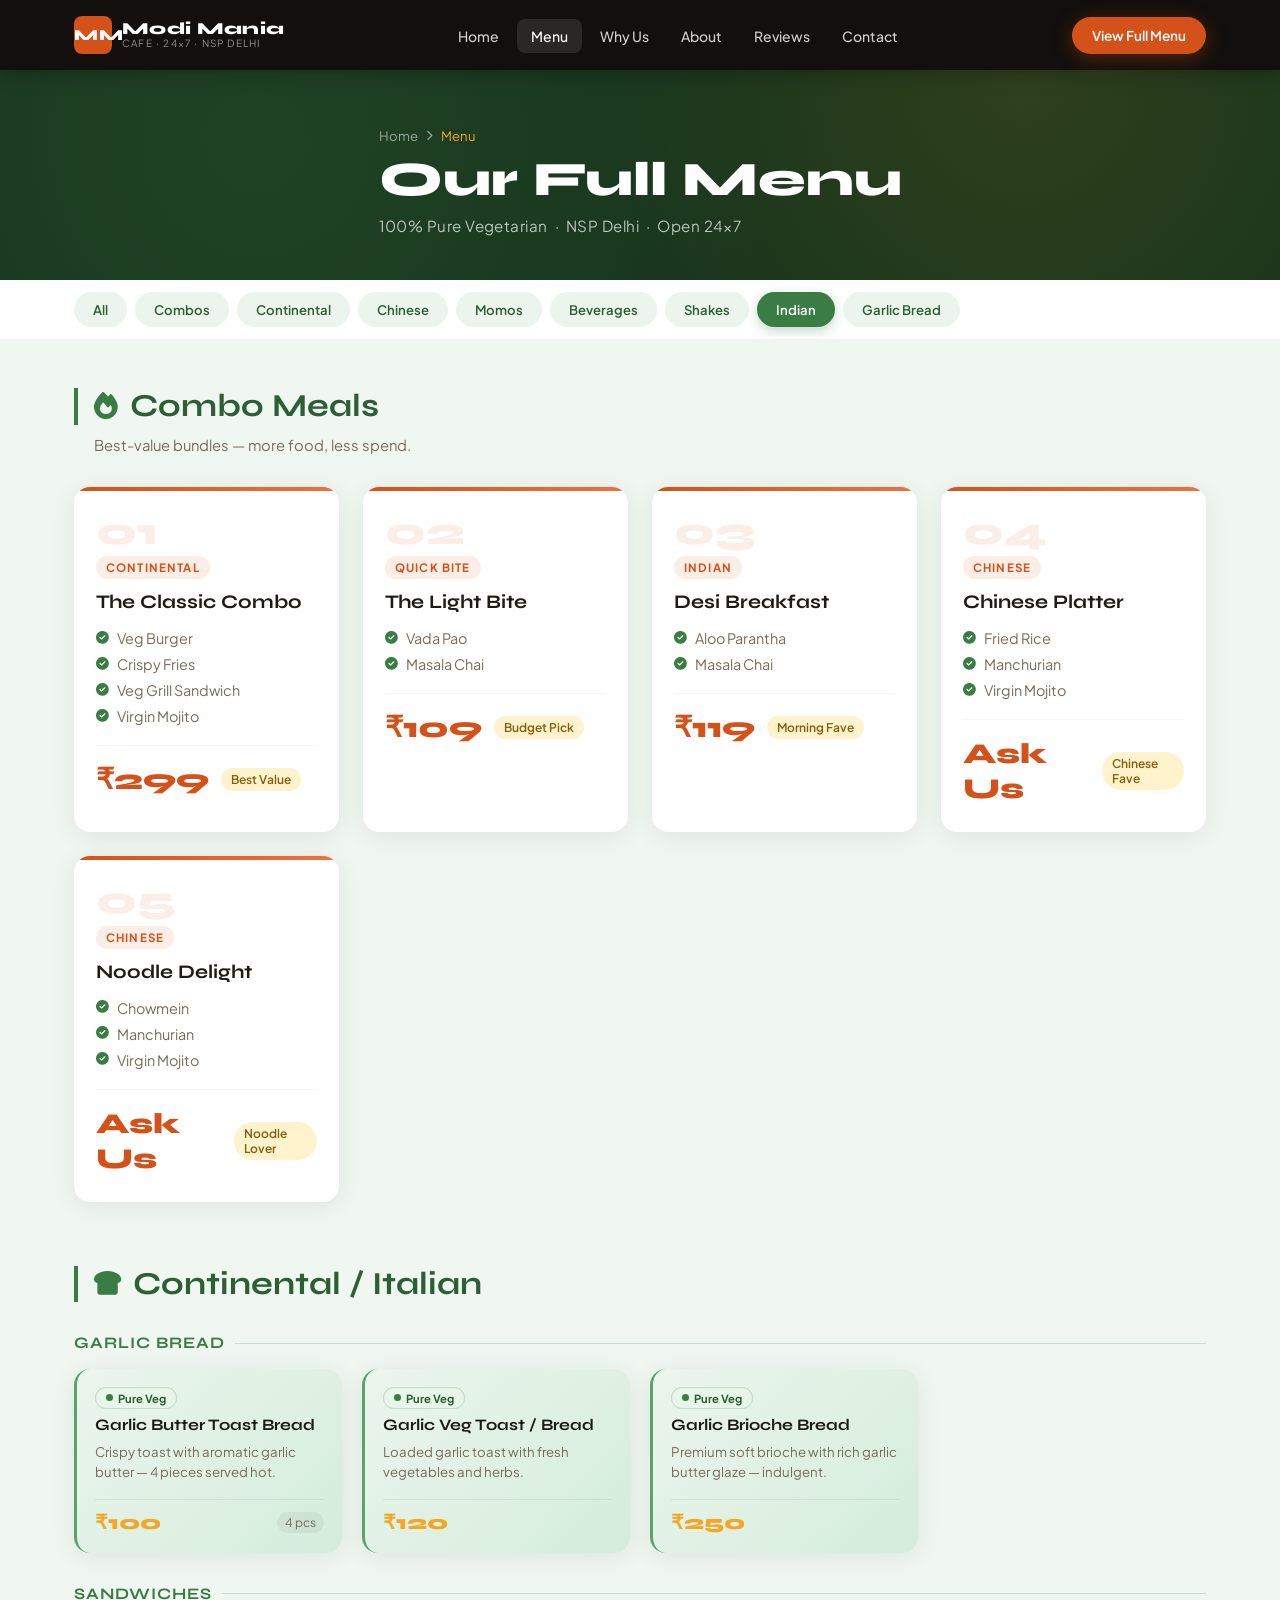
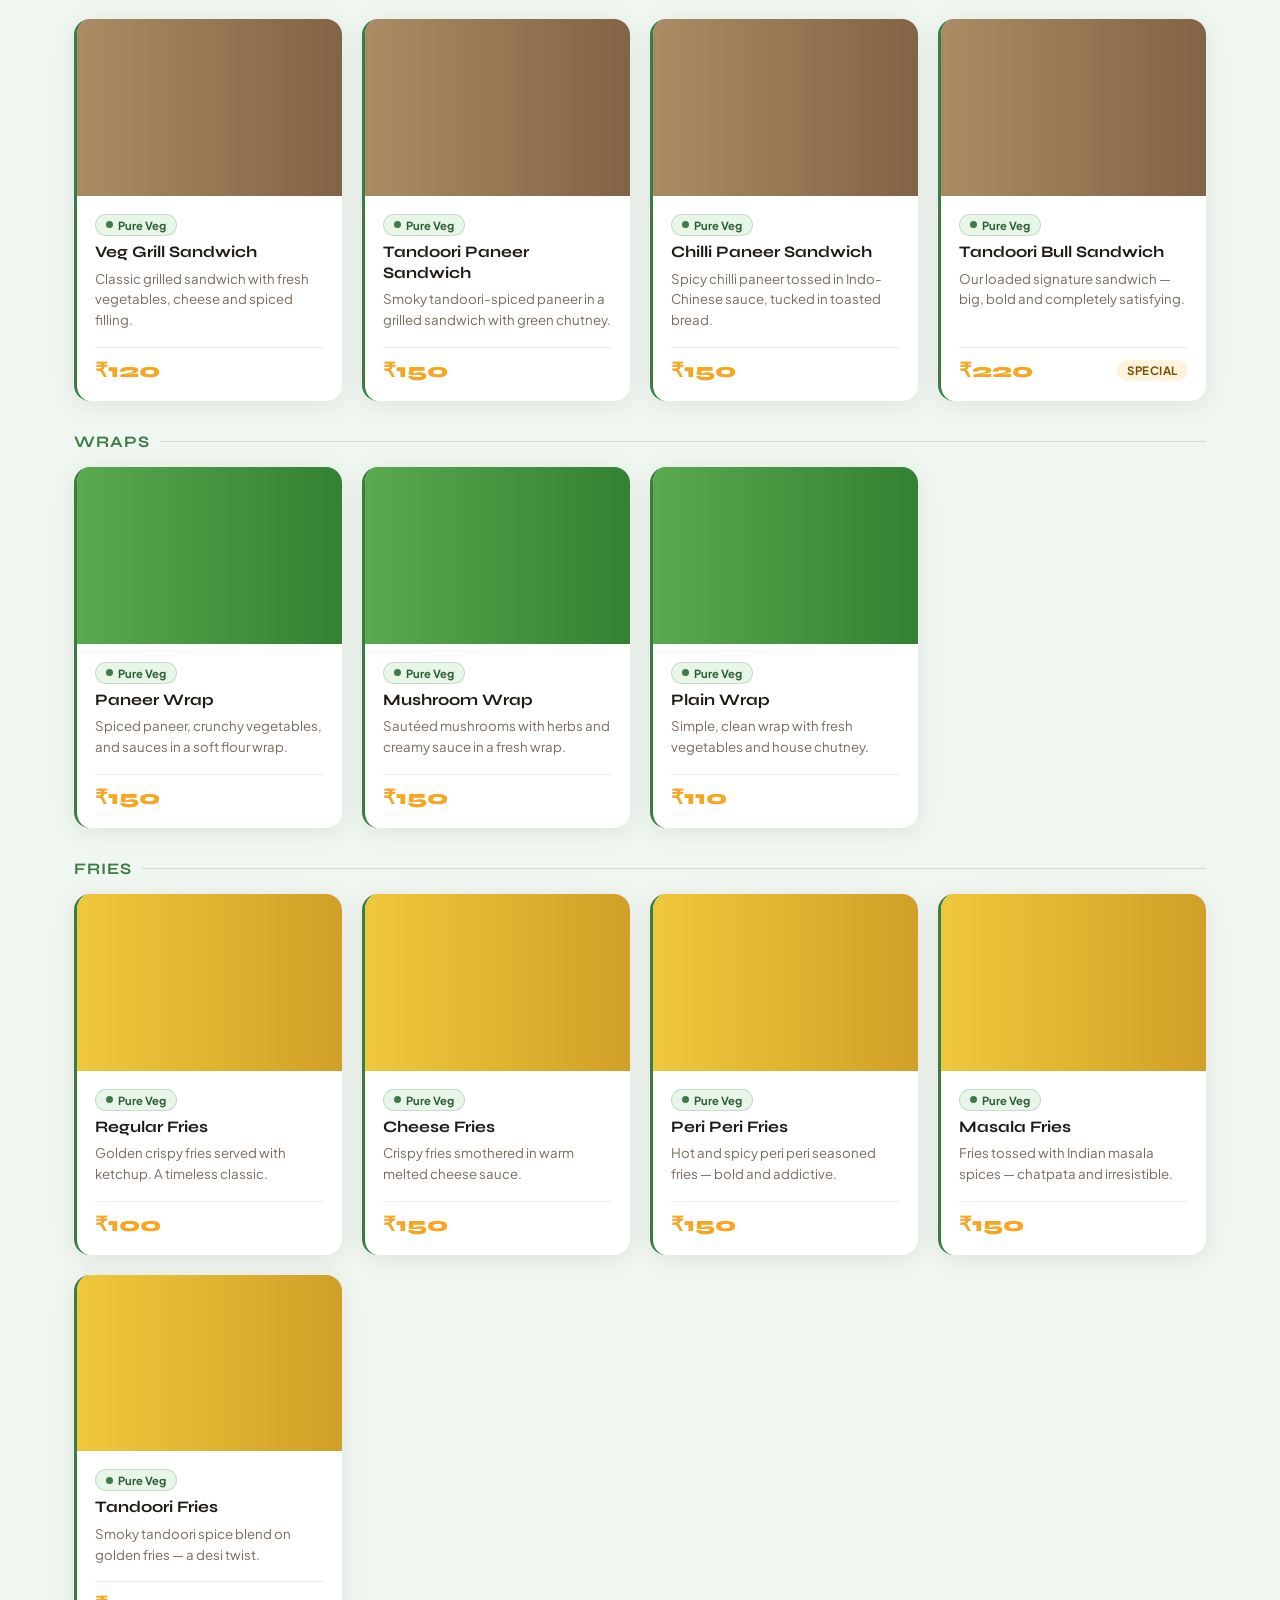
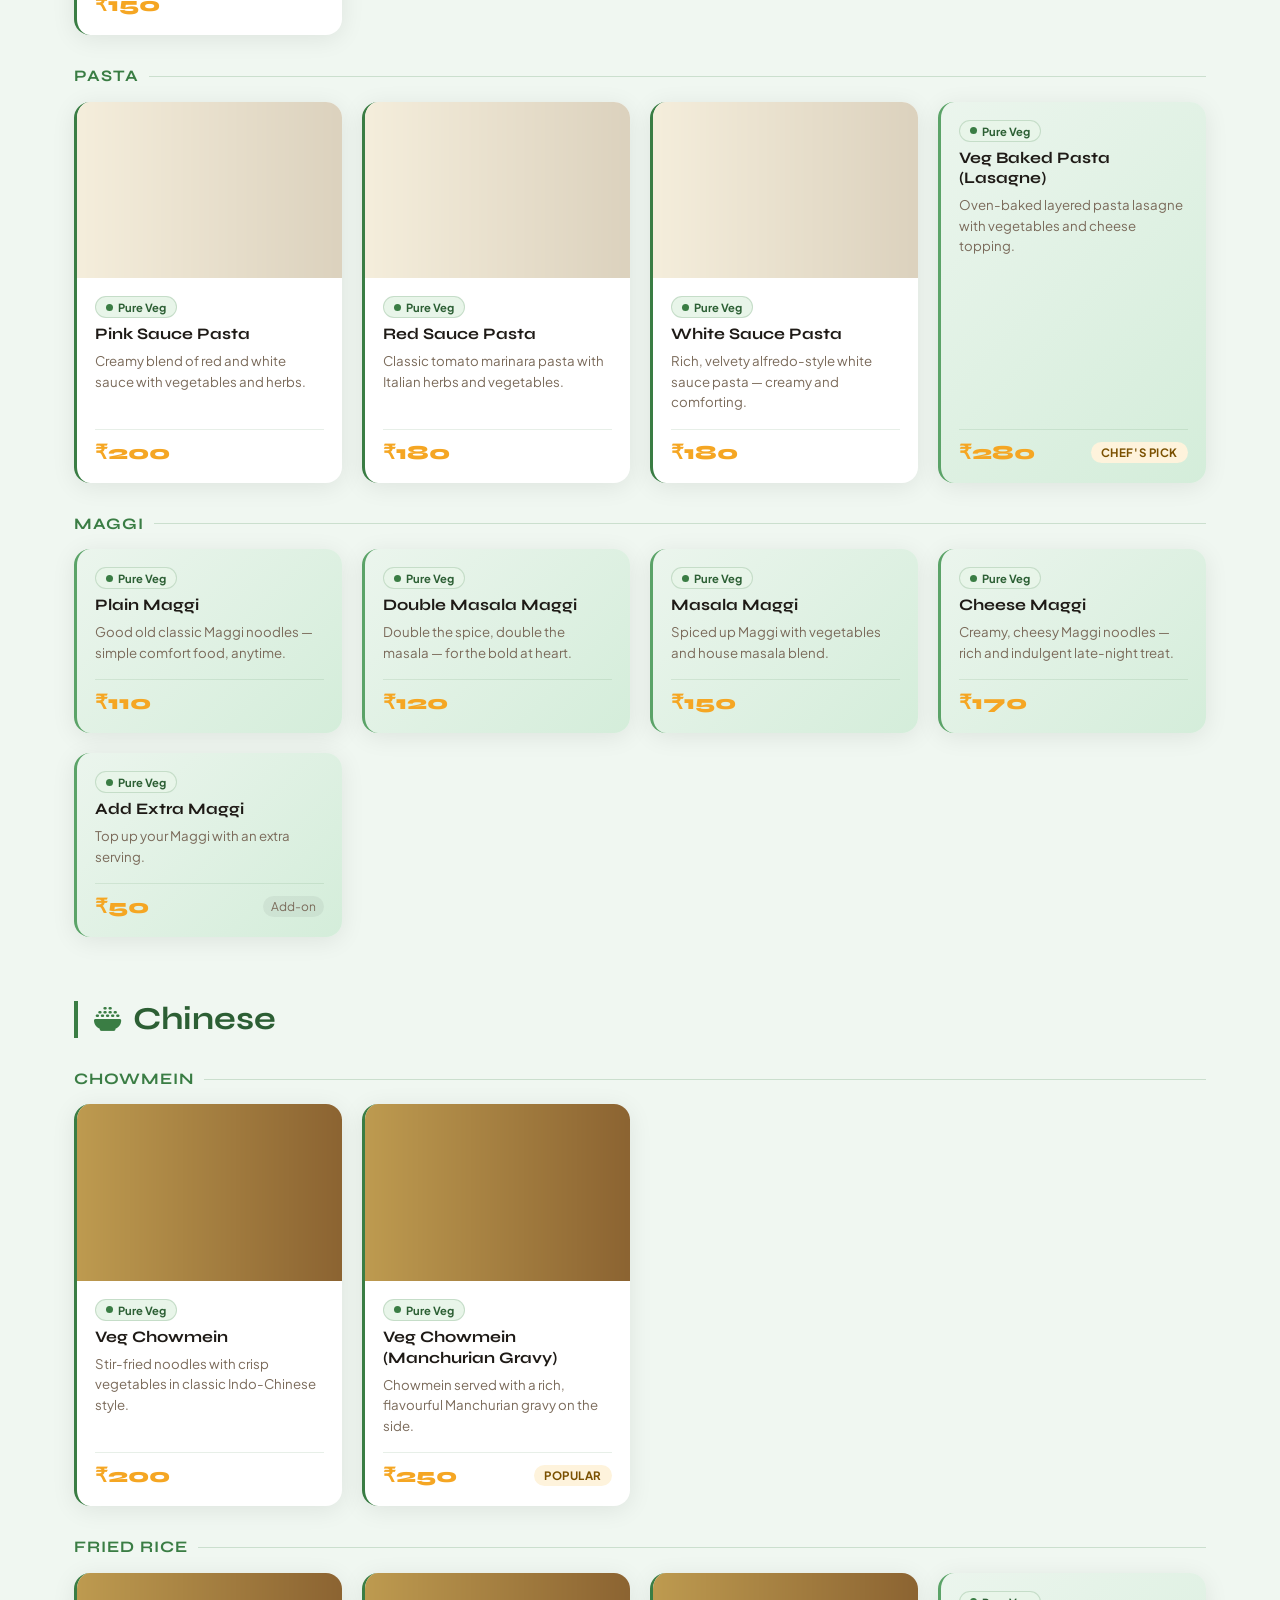
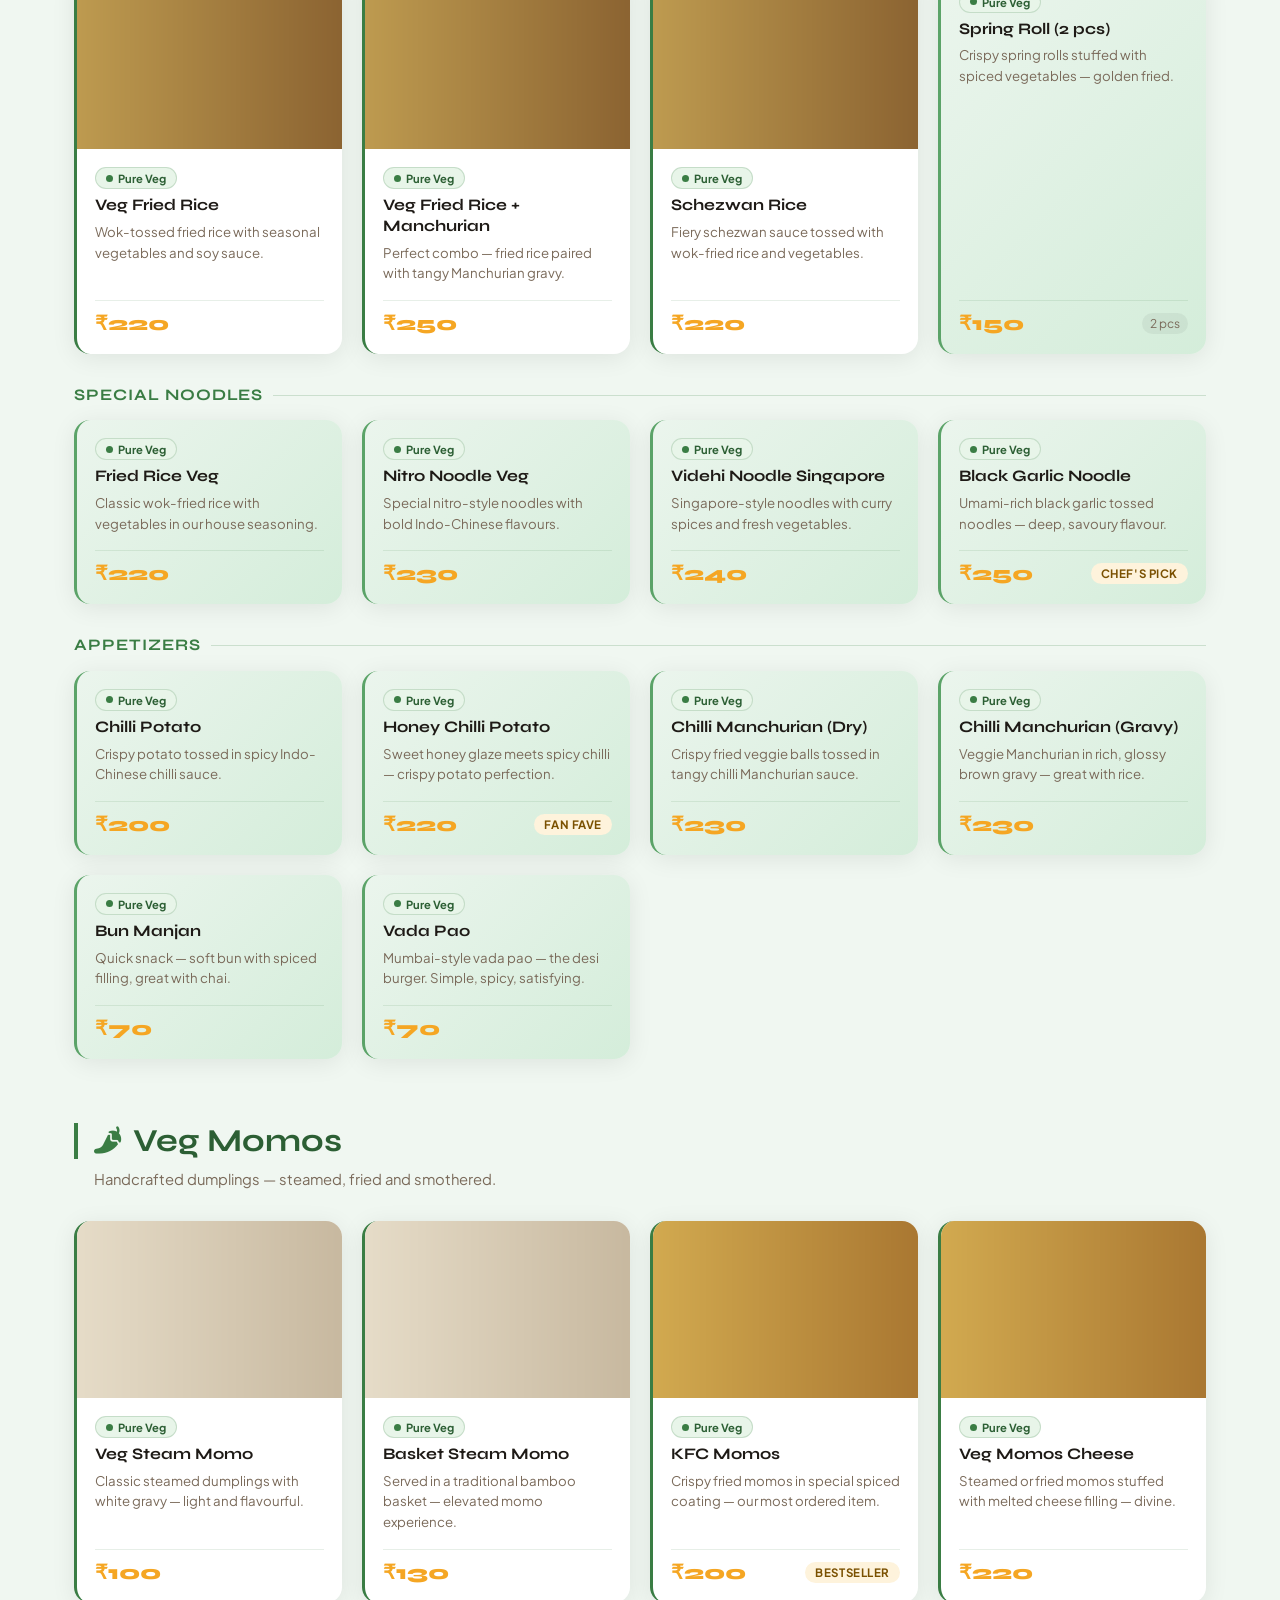
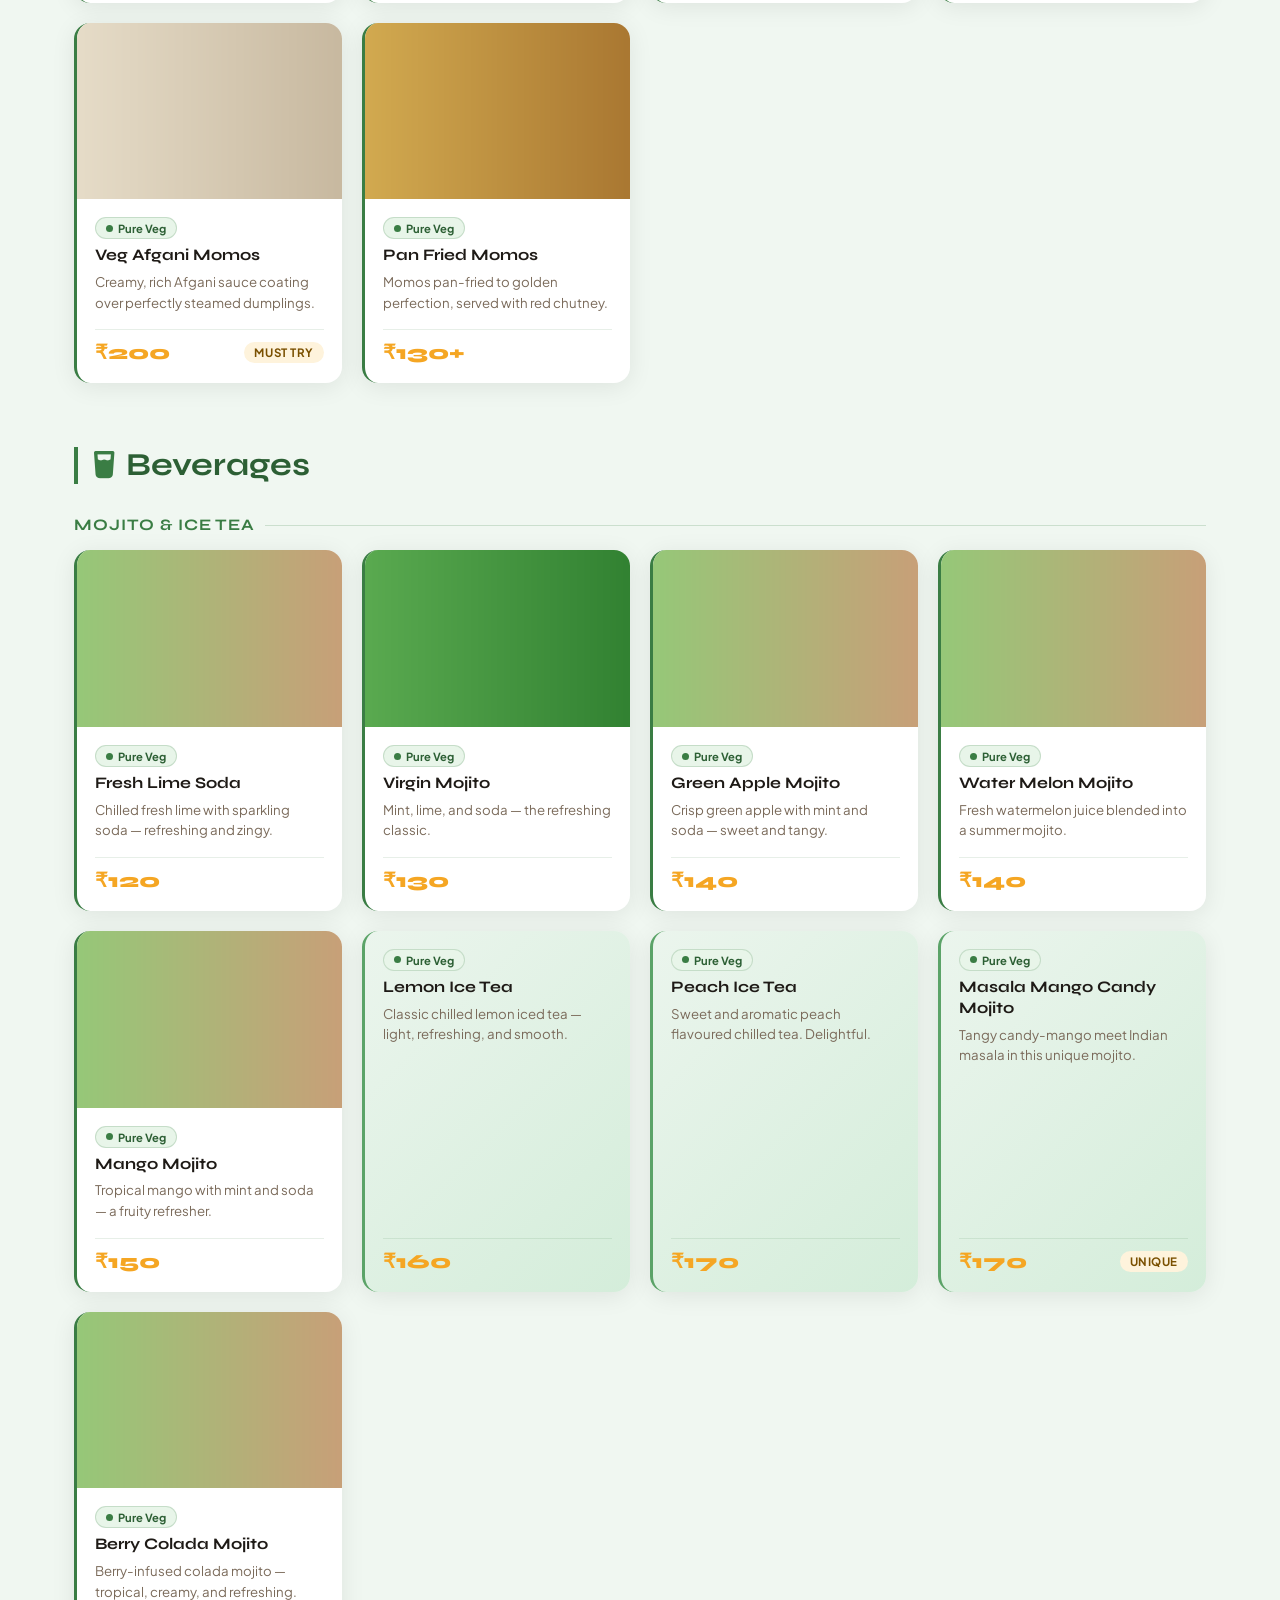
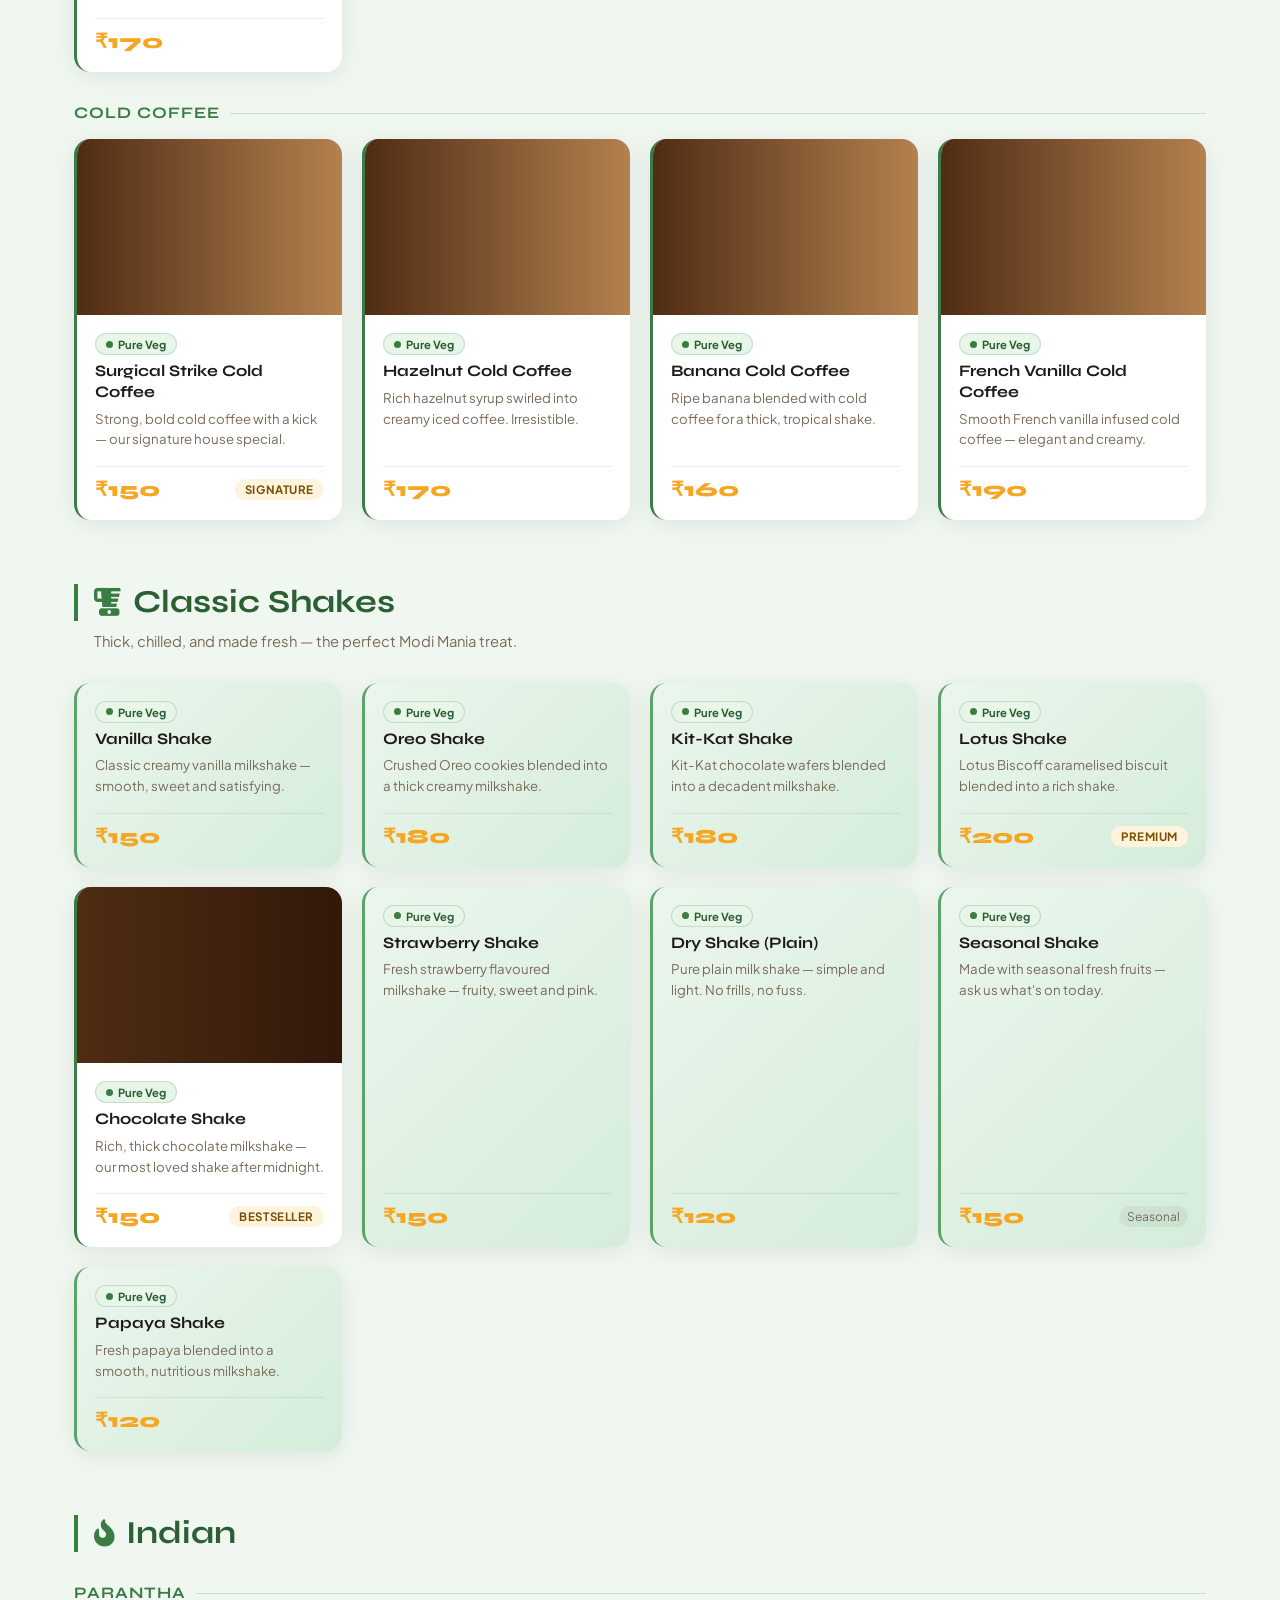
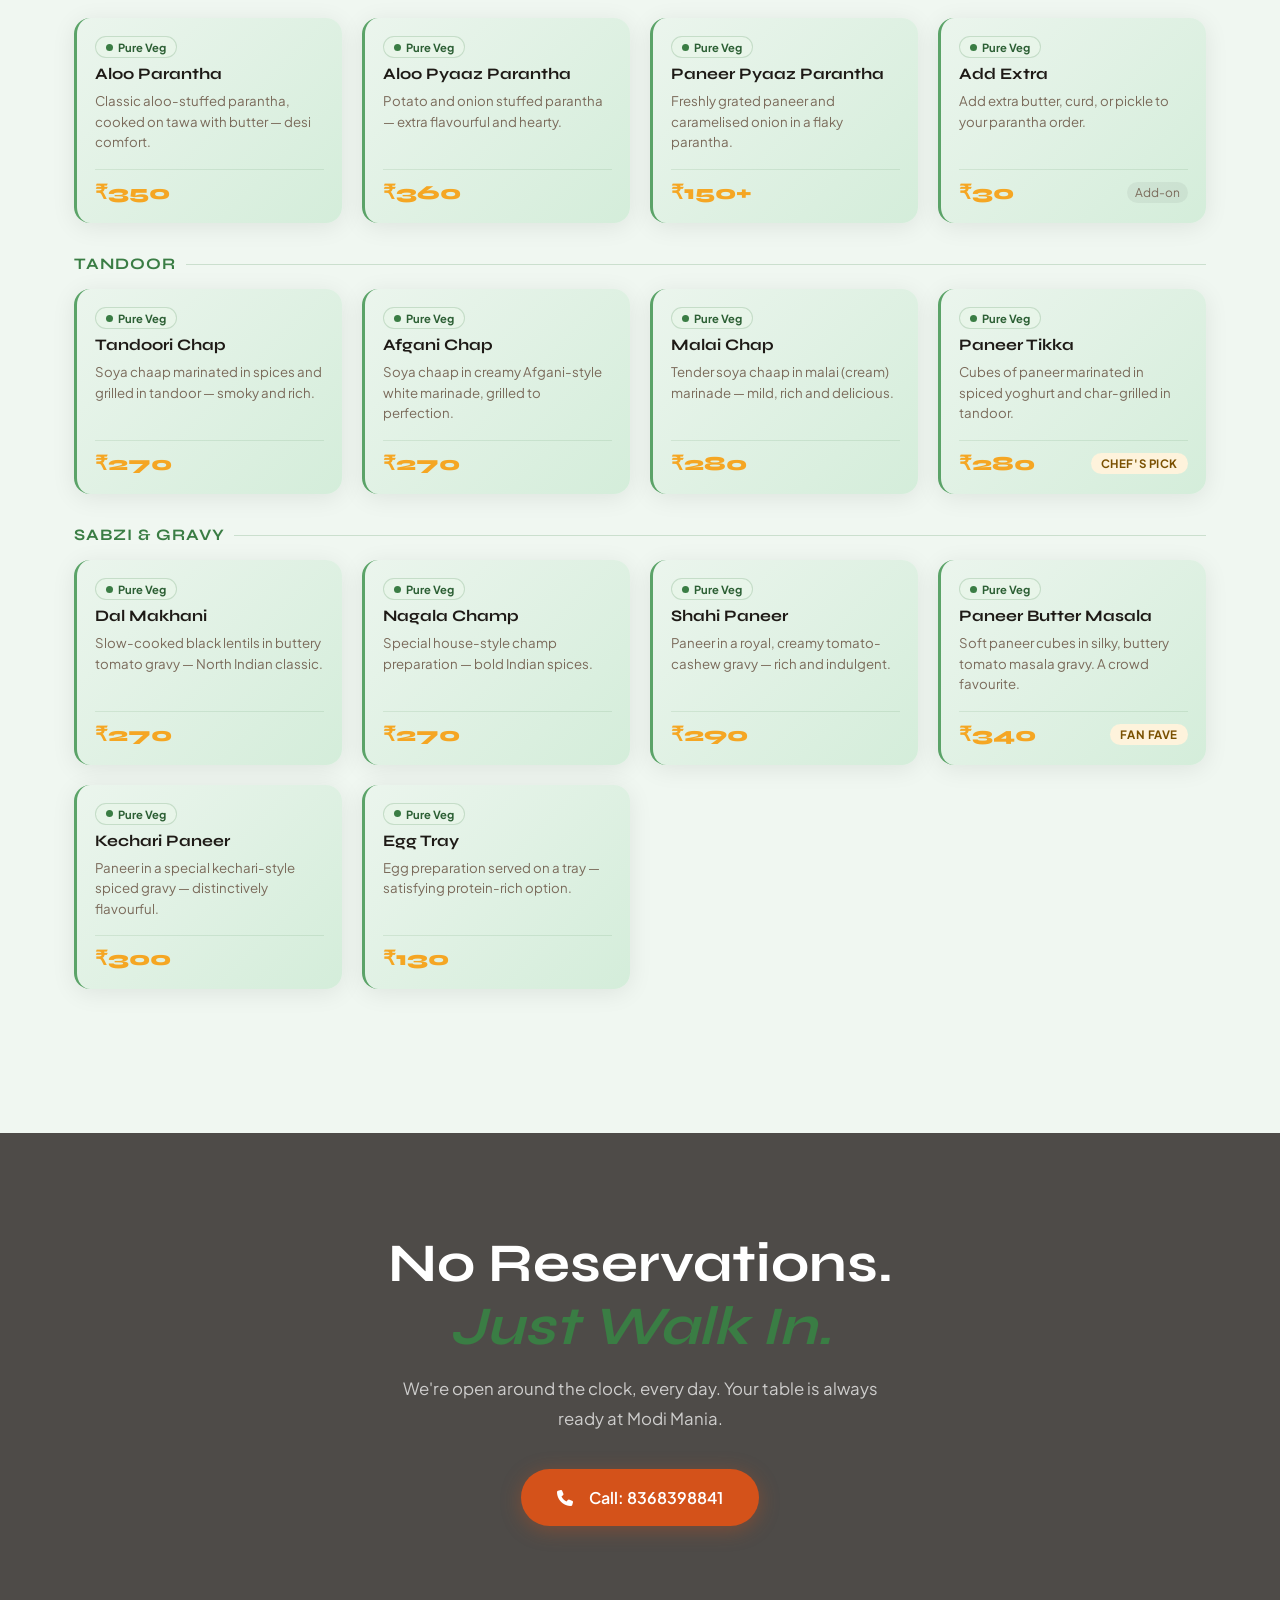
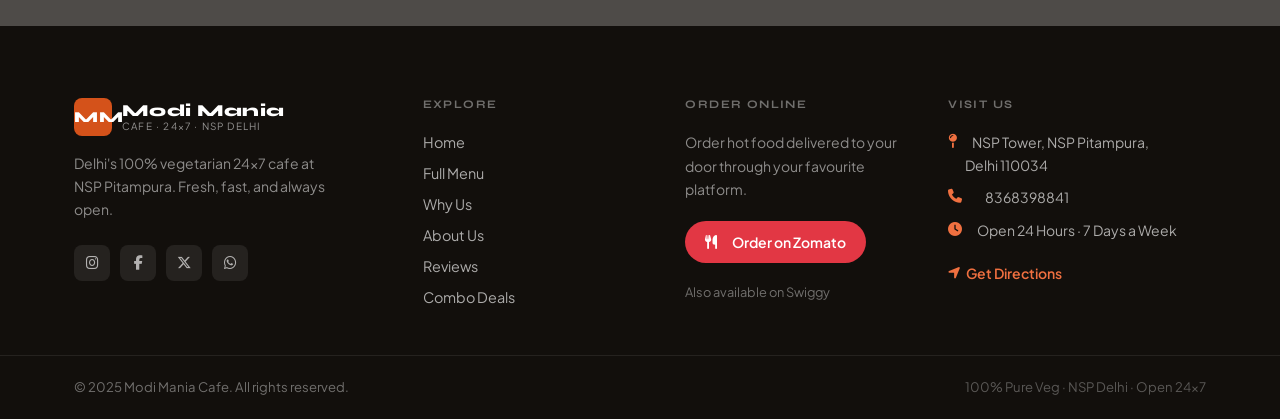
==== commit efdd7420: "fix: replace all wrong/non-veg images with correct vegetarian food photos - Remove all incorrect ima" ====
--- a/menu.html
+++ b/menu.html
@@ -160,10 +160,7 @@
         <!-- GARLIC BREAD sub-section -->
         <h3 class="menu-subsection-title" id="garlic-bread" data-section="garlic-bread">Garlic Bread</h3>
         <div class="item-grid">
-          <div class="item-card item-card--photo">
-            <div class="item-img-wrap">
-              <img src="https://images.unsplash.com/photo-1573140247632-f8eb966d9471?w=600&q=85" onerror="this.onerror=null;this.src='img-food-tray.jpg'" alt="Garlic Butter Toast Bread" loading="lazy">
-            </div>
+          <div class="item-card item-card--text">
             <div class="item-card-body">
               <div class="veg-badge"><span class="veg-dot"></span> Pure Veg</div>
               <h4 class="item-name">Garlic Butter Toast Bread</h4>
@@ -174,10 +171,7 @@
               </div>
             </div>
           </div>
-          <div class="item-card item-card--photo">
-            <div class="item-img-wrap">
-              <img src="https://images.unsplash.com/photo-1567620905732-2d1ec7ab7445?w=600&q=85" onerror="this.onerror=null;this.src='img-food-tray.jpg'" alt="Garlic Veg Toast" loading="lazy">
-            </div>
+          <div class="item-card item-card--text">
             <div class="item-card-body">
               <div class="veg-badge"><span class="veg-dot"></span> Pure Veg</div>
               <h4 class="item-name">Garlic Veg Toast / Bread</h4>
@@ -204,7 +198,7 @@
         <div class="item-grid">
           <div class="item-card item-card--photo">
             <div class="item-img-wrap">
-              <img src="https://images.unsplash.com/photo-1528736235302-52922df5c122?w=600&q=85" onerror="this.onerror=null;this.src='img-food-tray.jpg'" alt="Veg Grill Sandwich" loading="lazy">
+              <img src="https://images.unsplash.com/photo-1528735602780-2552fd46c7af?w=800&q=85" onerror="this.onerror=null;this.src='img-food-tray.jpg'" alt="Veg Grill Sandwich" loading="lazy">
             </div>
             <div class="item-card-body">
               <div class="veg-badge"><span class="veg-dot"></span> Pure Veg</div>
@@ -217,7 +211,7 @@
           </div>
           <div class="item-card item-card--photo">
             <div class="item-img-wrap">
-              <img src="https://images.unsplash.com/photo-1509722747041-616f39b57569?w=600&q=85" onerror="this.onerror=null;this.src='img-food-tray.jpg'" alt="Tandoori Paneer Sandwich" loading="lazy">
+              <img src="https://images.unsplash.com/photo-1509722747041-616f39b57569?w=800&q=85" onerror="this.onerror=null;this.src='img-food-tray.jpg'" alt="Tandoori Paneer Sandwich" loading="lazy">
             </div>
             <div class="item-card-body">
               <div class="veg-badge"><span class="veg-dot"></span> Pure Veg</div>
@@ -230,7 +224,7 @@
           </div>
           <div class="item-card item-card--photo">
             <div class="item-img-wrap">
-              <img src="https://images.unsplash.com/photo-1554433607-66b5bbe8d1c5?w=600&q=85" onerror="this.onerror=null;this.src='img-food-tray.jpg'" alt="Chilli Paneer Sandwich" loading="lazy">
+              <img src="https://images.unsplash.com/photo-1554433607-66b5efe9d304?w=800&q=85" onerror="this.onerror=null;this.src='img-food-tray.jpg'" alt="Chilli Paneer Sandwich" loading="lazy">
             </div>
             <div class="item-card-body">
               <div class="veg-badge"><span class="veg-dot"></span> Pure Veg</div>
@@ -243,7 +237,7 @@
           </div>
           <div class="item-card item-card--photo">
             <div class="item-img-wrap">
-              <img src="https://images.unsplash.com/photo-1568901346375-23c9450c58cd?w=600&q=85" onerror="this.onerror=null;this.src='img-burger.jpg'" alt="Tandoori Bull Sandwich" loading="lazy">
+              <img src="https://images.unsplash.com/photo-1481070414801-51fd732d7184?w=800&q=85" onerror="this.onerror=null;this.src='img-food-tray.jpg'" alt="Tandoori Bull Sandwich" loading="lazy">
             </div>
             <div class="item-card-body">
               <div class="veg-badge"><span class="veg-dot"></span> Pure Veg</div>
@@ -262,7 +256,7 @@
         <div class="item-grid">
           <div class="item-card item-card--photo">
             <div class="item-img-wrap">
-              <img src="https://images.unsplash.com/photo-1565557623262-b51c2513a641?w=600&q=85" onerror="this.onerror=null;this.src='img-wrap-mojito.jpg'" alt="Paneer Wrap" loading="lazy">
+              <img src="https://images.unsplash.com/photo-1606491956689-2ea866880c84?w=800&q=85" onerror="this.onerror=null;this.src='img-wrap-mojito.jpg'" alt="Paneer Wrap" loading="lazy">
             </div>
             <div class="item-card-body">
               <div class="veg-badge"><span class="veg-dot"></span> Pure Veg</div>
@@ -275,7 +269,7 @@
           </div>
           <div class="item-card item-card--photo">
             <div class="item-img-wrap">
-              <img src="https://images.unsplash.com/photo-1626082927389-6cd097cdc6ec?w=600&q=85" onerror="this.onerror=null;this.src='img-wrap-mojito.jpg'" alt="Mushroom Wrap" loading="lazy">
+              <img src="https://images.unsplash.com/photo-1626700051175-6818013e1d4f?w=800&q=85" onerror="this.onerror=null;this.src='img-wrap-mojito.jpg'" alt="Mushroom Wrap" loading="lazy">
             </div>
             <div class="item-card-body">
               <div class="veg-badge"><span class="veg-dot"></span> Pure Veg</div>
@@ -288,7 +282,7 @@
           </div>
           <div class="item-card item-card--photo">
             <div class="item-img-wrap">
-              <img src="https://images.unsplash.com/photo-1600335895229-6e75511892c8?w=600&q=85" onerror="this.onerror=null;this.src='img-wrap-mojito.jpg'" alt="Plain Wrap" loading="lazy">
+              <img src="https://images.unsplash.com/photo-1565557623262-b51c2513a641?w=800&q=85" onerror="this.onerror=null;this.src='img-wrap-mojito.jpg'" alt="Plain Wrap" loading="lazy">
             </div>
             <div class="item-card-body">
               <div class="veg-badge"><span class="veg-dot"></span> Pure Veg</div>
@@ -306,7 +300,7 @@
         <div class="item-grid">
           <div class="item-card item-card--photo">
             <div class="item-img-wrap">
-              <img src="https://images.unsplash.com/photo-1573080496219-bb080dd4f877?w=600&q=85" onerror="this.onerror=null;this.src='img-fries.jpg'" alt="Regular Fries" loading="lazy">
+              <img src="https://images.unsplash.com/photo-1630384060421-cb20d0e0649d?w=800&q=85" onerror="this.onerror=null;this.src='img-fries.jpg'" alt="Regular Fries" loading="lazy">
             </div>
             <div class="item-card-body">
               <div class="veg-badge"><span class="veg-dot"></span> Pure Veg</div>
@@ -319,7 +313,7 @@
           </div>
           <div class="item-card item-card--photo">
             <div class="item-img-wrap">
-              <img src="https://images.unsplash.com/photo-1630431341973-02e1b662ec35?w=600&q=85" onerror="this.onerror=null;this.src='img-fries.jpg'" alt="Cheese Fries" loading="lazy">
+              <img src="https://images.unsplash.com/photo-1600185365483-26d7a4cc7519?w=800&q=85" onerror="this.onerror=null;this.src='img-fries.jpg'" alt="Cheese Fries" loading="lazy">
             </div>
             <div class="item-card-body">
               <div class="veg-badge"><span class="veg-dot"></span> Pure Veg</div>
@@ -332,7 +326,7 @@
           </div>
           <div class="item-card item-card--photo">
             <div class="item-img-wrap">
-              <img src="https://images.unsplash.com/photo-1585109649139-366815a0d713?w=600&q=85" onerror="this.onerror=null;this.src='img-fries.jpg'" alt="Peri Peri Fries" loading="lazy">
+              <img src="https://images.unsplash.com/photo-1573080496219-bb080dd4f877?w=800&q=85" onerror="this.onerror=null;this.src='img-fries.jpg'" alt="Peri Peri Fries" loading="lazy">
             </div>
             <div class="item-card-body">
               <div class="veg-badge"><span class="veg-dot"></span> Pure Veg</div>
@@ -345,7 +339,7 @@
           </div>
           <div class="item-card item-card--photo">
             <div class="item-img-wrap">
-              <img src="https://images.unsplash.com/photo-1623238913973-21f45bf640ce?w=600&q=85" onerror="this.onerror=null;this.src='img-fries.jpg'" alt="Masala Fries" loading="lazy">
+              <img src="https://images.unsplash.com/photo-1639024471283-03518883512d?w=800&q=85" onerror="this.onerror=null;this.src='img-fries.jpg'" alt="Masala Fries" loading="lazy">
             </div>
             <div class="item-card-body">
               <div class="veg-badge"><span class="veg-dot"></span> Pure Veg</div>
@@ -358,7 +352,7 @@
           </div>
           <div class="item-card item-card--photo">
             <div class="item-img-wrap">
-              <img src="https://images.unsplash.com/photo-1576107232684-1279f8e25d91?w=600&q=85" onerror="this.onerror=null;this.src='img-fries.jpg'" alt="Tandoori Fries" loading="lazy">
+              <img src="https://images.unsplash.com/photo-1630384060421-cb20d0e0649d?w=800&q=85" onerror="this.onerror=null;this.src='img-fries.jpg'" alt="Tandoori Fries" loading="lazy">
             </div>
             <div class="item-card-body">
               <div class="veg-badge"><span class="veg-dot"></span> Pure Veg</div>
@@ -376,7 +370,7 @@
         <div class="item-grid">
           <div class="item-card item-card--photo">
             <div class="item-img-wrap">
-              <img src="https://images.unsplash.com/photo-1621996346565-e3dbc646d9a9?w=600&q=85" onerror="this.onerror=null;this.src='img-white-pasta.jpg'" alt="Pink Sauce Pasta" loading="lazy">
+              <img src="https://images.unsplash.com/photo-1612874742237-6526221588e3?w=800&q=85" onerror="this.onerror=null;this.src='img-white-pasta.jpg'" alt="Pink Sauce Pasta" loading="lazy">
             </div>
             <div class="item-card-body">
               <div class="veg-badge"><span class="veg-dot"></span> Pure Veg</div>
@@ -389,7 +383,7 @@
           </div>
           <div class="item-card item-card--photo">
             <div class="item-img-wrap">
-              <img src="https://images.unsplash.com/photo-1546069901-ba9599a7e63c?w=600&q=85" onerror="this.onerror=null;this.src='img-white-pasta.jpg'" alt="Red Sauce Pasta" loading="lazy">
+              <img src="https://images.unsplash.com/photo-1555949258-eb67b1ef0ceb?w=800&q=85" onerror="this.onerror=null;this.src='img-white-pasta.jpg'" alt="Red Sauce Pasta" loading="lazy">
             </div>
             <div class="item-card-body">
               <div class="veg-badge"><span class="veg-dot"></span> Pure Veg</div>
@@ -402,7 +396,7 @@
           </div>
           <div class="item-card item-card--photo">
             <div class="item-img-wrap">
-              <img src="https://images.unsplash.com/photo-1551183053-bf91798d765d?w=600&q=85" onerror="this.onerror=null;this.src='img-white-pasta.jpg'" alt="White Sauce Pasta" loading="lazy">
+              <img src="https://images.unsplash.com/photo-1621996346565-e3dbc646d9a9?w=800&q=85" onerror="this.onerror=null;this.src='img-white-pasta.jpg'" alt="White Sauce Pasta" loading="lazy">
             </div>
             <div class="item-card-body">
               <div class="veg-badge"><span class="veg-dot"></span> Pure Veg</div>
@@ -493,7 +487,7 @@
         <div class="item-grid">
           <div class="item-card item-card--photo">
             <div class="item-img-wrap">
-              <img src="https://images.unsplash.com/photo-1569050467447-ce54b3bbc37d?w=600&q=85" onerror="this.onerror=null;this.src='img-chowmein.jpg'" alt="Veg Chowmein" loading="lazy">
+              <img src="https://images.unsplash.com/photo-1585032226651-759b368d7246?w=800&q=85" onerror="this.onerror=null;this.src='img-chowmein.jpg'" alt="Veg Chowmein" loading="lazy">
             </div>
             <div class="item-card-body">
               <div class="veg-badge"><span class="veg-dot"></span> Pure Veg</div>
@@ -506,7 +500,7 @@
           </div>
           <div class="item-card item-card--photo">
             <div class="item-img-wrap">
-              <img src="https://images.unsplash.com/photo-1611270629569-8b357cb88da9?w=600&q=85" onerror="this.onerror=null;this.src='img-chowmein.jpg'" alt="Veg Chowmein Manchurian" loading="lazy">
+              <img src="https://images.unsplash.com/photo-1569050467447-ce54b3bbc37d?w=800&q=85" onerror="this.onerror=null;this.src='img-chowmein.jpg'" alt="Veg Chowmein Manchurian" loading="lazy">
             </div>
             <div class="item-card-body">
               <div class="veg-badge"><span class="veg-dot"></span> Pure Veg</div>
@@ -525,7 +519,7 @@
         <div class="item-grid">
           <div class="item-card item-card--photo">
             <div class="item-img-wrap">
-              <img src="https://images.unsplash.com/photo-1603133872878-684f208fb84b?w=600&q=85" onerror="this.onerror=null;this.src='img-chowmein.jpg'" alt="Veg Fried Rice" loading="lazy">
+              <img src="https://images.unsplash.com/photo-1603133872878-684f208fb84b?w=800&q=85" onerror="this.onerror=null;this.src='img-chowmein.jpg'" alt="Veg Fried Rice" loading="lazy">
             </div>
             <div class="item-card-body">
               <div class="veg-badge"><span class="veg-dot"></span> Pure Veg</div>
@@ -538,7 +532,7 @@
           </div>
           <div class="item-card item-card--photo">
             <div class="item-img-wrap">
-              <img src="https://images.unsplash.com/photo-1644277741218-1e6424f64954?w=600&q=85" onerror="this.onerror=null;this.src='img-chowmein.jpg'" alt="Veg Fried Rice Manchurian" loading="lazy">
+              <img src="https://images.unsplash.com/photo-1596797038530-2c107229654b?w=800&q=85" onerror="this.onerror=null;this.src='img-chowmein.jpg'" alt="Veg Fried Rice Manchurian" loading="lazy">
             </div>
             <div class="item-card-body">
               <div class="veg-badge"><span class="veg-dot"></span> Pure Veg</div>
@@ -551,7 +545,7 @@
           </div>
           <div class="item-card item-card--photo">
             <div class="item-img-wrap">
-              <img src="https://images.unsplash.com/photo-1512058564366-18510be2db19?w=600&q=85" onerror="this.onerror=null;this.src='img-chowmein.jpg'" alt="Schezwan Rice" loading="lazy">
+              <img src="https://images.unsplash.com/photo-1512058564366-18510be2db19?w=800&q=85" onerror="this.onerror=null;this.src='img-chowmein.jpg'" alt="Schezwan Rice" loading="lazy">
             </div>
             <div class="item-card-body">
               <div class="veg-badge"><span class="veg-dot"></span> Pure Veg</div>
@@ -709,7 +703,7 @@
           </div>
           <div class="item-card item-card--photo">
             <div class="item-img-wrap">
-              <img src="https://images.unsplash.com/photo-1496116218417-1a781b1c416c?w=800&q=85" onerror="this.onerror=null;this.src='img-steam-momos.jpg'" alt="Basket Steam Momo" loading="lazy">
+              <img src="https://images.unsplash.com/photo-1625220194771-7ebdea0b70b9?w=800&q=85" onerror="this.onerror=null;this.src='img-steam-momos.jpg'" alt="Basket Steam Momo" loading="lazy">
             </div>
             <div class="item-card-body">
               <div class="veg-badge"><span class="veg-dot"></span> Pure Veg</div>
@@ -722,7 +716,7 @@
           </div>
           <div class="item-card item-card--photo">
             <div class="item-img-wrap">
-              <img src="https://images.unsplash.com/photo-1563245372-f21724e3856d?w=800&q=85" onerror="this.onerror=null;this.src='img-pan-momos.jpg'" alt="KFC Momos" loading="lazy">
+              <img src="https://images.unsplash.com/photo-1567620905732-2d1ec7ab7445?w=800&q=85" onerror="this.onerror=null;this.src='img-pan-momos.jpg'" alt="KFC Momos" loading="lazy">
             </div>
             <div class="item-card-body">
               <div class="veg-badge"><span class="veg-dot"></span> Pure Veg</div>
@@ -763,7 +757,7 @@
           </div>
           <div class="item-card item-card--photo">
             <div class="item-img-wrap">
-              <img src="https://images.unsplash.com/photo-1563245372-f21724e3856d?w=800&q=85" onerror="this.onerror=null;this.src='img-pan-momos.jpg'" alt="Pan Fried Momos" loading="lazy">
+              <img src="https://images.unsplash.com/photo-1625220194771-7ebdea0b70b9?w=800&q=85" onerror="this.onerror=null;this.src='img-pan-momos.jpg'" alt="Pan Fried Momos" loading="lazy">
             </div>
             <div class="item-card-body">
               <div class="veg-badge"><span class="veg-dot"></span> Pure Veg</div>
@@ -786,7 +780,7 @@
         <div class="item-grid">
           <div class="item-card item-card--photo">
             <div class="item-img-wrap">
-              <img src="https://images.unsplash.com/photo-1513558161293-cdaf765ed2fd?w=600&q=85" onerror="this.onerror=null;this.src='img-mojito-colada.jpg'" alt="Fresh Lime Soda" loading="lazy">
+              <img src="https://images.unsplash.com/photo-1497534446932-c925b458314e?w=800&q=85" onerror="this.onerror=null;this.src='img-mojito-colada.jpg'" alt="Fresh Lime Soda" loading="lazy">
             </div>
             <div class="item-card-body">
               <div class="veg-badge"><span class="veg-dot"></span> Pure Veg</div>
@@ -799,7 +793,7 @@
           </div>
           <div class="item-card item-card--photo">
             <div class="item-img-wrap">
-              <img src="https://images.unsplash.com/photo-1556679343-c7306c1976bc?w=600&q=85" onerror="this.onerror=null;this.src='img-mojito-colada.jpg'" alt="Virgin Mojito" loading="lazy">
+              <img src="https://images.unsplash.com/photo-1541614101331-1a5a3a194e92?w=800&q=85" onerror="this.onerror=null;this.src='img-wrap-mojito.jpg'" alt="Virgin Mojito" loading="lazy">
             </div>
             <div class="item-card-body">
               <div class="veg-badge"><span class="veg-dot"></span> Pure Veg</div>
@@ -812,7 +806,7 @@
           </div>
           <div class="item-card item-card--photo">
             <div class="item-img-wrap">
-              <img src="https://images.unsplash.com/photo-1587438428234-b71026a1f0c5?w=600&q=85" onerror="this.onerror=null;this.src='img-mojito-colada.jpg'" alt="Green Apple Mojito" loading="lazy">
+              <img src="https://images.unsplash.com/photo-1622483767028-3f66f32aef97?w=800&q=85" onerror="this.onerror=null;this.src='img-mojito-colada.jpg'" alt="Green Apple Mojito" loading="lazy">
             </div>
             <div class="item-card-body">
               <div class="veg-badge"><span class="veg-dot"></span> Pure Veg</div>
@@ -825,7 +819,7 @@
           </div>
           <div class="item-card item-card--photo">
             <div class="item-img-wrap">
-              <img src="https://images.unsplash.com/photo-1534353473418-4cfa0c1b7b08?w=600&q=85" onerror="this.onerror=null;this.src='img-mojito-colada.jpg'" alt="Water Melon Mojito" loading="lazy">
+              <img src="https://images.unsplash.com/photo-1560508180-03f285f67ded?w=800&q=85" onerror="this.onerror=null;this.src='img-mojito-colada.jpg'" alt="Water Melon Mojito" loading="lazy">
             </div>
             <div class="item-card-body">
               <div class="veg-badge"><span class="veg-dot"></span> Pure Veg</div>
@@ -838,7 +832,7 @@
           </div>
           <div class="item-card item-card--photo">
             <div class="item-img-wrap">
-              <img src="https://images.unsplash.com/photo-1546173159-315724a31696?w=600&q=85" onerror="this.onerror=null;this.src='img-mojito-colada.jpg'" alt="Mango Mojito" loading="lazy">
+              <img src="https://images.unsplash.com/photo-1615478503562-ec2d8aa0e24e?w=800&q=85" onerror="this.onerror=null;this.src='img-mojito-colada.jpg'" alt="Mango Mojito" loading="lazy">
             </div>
             <div class="item-card-body">
               <div class="veg-badge"><span class="veg-dot"></span> Pure Veg</div>
@@ -873,7 +867,7 @@
             <div class="item-card-body">
               <div class="veg-badge"><span class="veg-dot"></span> Pure Veg</div>
               <h4 class="item-name">Masala Mango Candy Mojito</h4>
-              <p class="item-desc">Tangy candy-mango meets Indian masala in this unique mojito.</p>
+              <p class="item-desc">Tangy candy-mango meet Indian masala in this unique mojito.</p>
               <div class="item-footer">
                 <span class="item-price">₹170</span>
                 <span class="item-badge-special">Unique</span>
@@ -882,7 +876,7 @@
           </div>
           <div class="item-card item-card--photo">
             <div class="item-img-wrap">
-              <img src="https://images.unsplash.com/photo-1551024709-8f23befc6f87?w=600&q=85" onerror="this.onerror=null;this.src='img-mojito-colada.jpg'" alt="Berry Colada Mojito" loading="lazy">
+              <img src="https://images.unsplash.com/photo-1571950006419-2e654ae5a985?w=800&q=85" onerror="this.onerror=null;this.src='img-mojito-colada.jpg'" alt="Berry Colada Mojito" loading="lazy">
             </div>
             <div class="item-card-body">
               <div class="veg-badge"><span class="veg-dot"></span> Pure Veg</div>
@@ -900,7 +894,7 @@
         <div class="item-grid">
           <div class="item-card item-card--photo">
             <div class="item-img-wrap">
-              <img src="https://images.unsplash.com/photo-1461023058943-07fcbe16d735?w=600&q=85" onerror="this.onerror=null;this.src='img-cold-coffee.jpg'" alt="Surgical Strike Cold Coffee" loading="lazy">
+              <img src="https://images.unsplash.com/photo-1517701604599-bb29b565090c?w=800&q=85" onerror="this.onerror=null;this.src='img-cold-coffee.jpg'" alt="Surgical Strike Cold Coffee" loading="lazy">
             </div>
             <div class="item-card-body">
               <div class="veg-badge"><span class="veg-dot"></span> Pure Veg</div>
@@ -914,7 +908,7 @@
           </div>
           <div class="item-card item-card--photo">
             <div class="item-img-wrap">
-              <img src="https://images.unsplash.com/photo-1517701550927-30cf4ba1dba5?w=600&q=85" onerror="this.onerror=null;this.src='img-cold-coffee.jpg'" alt="Hazelnut Cold Coffee" loading="lazy">
+              <img src="https://images.unsplash.com/photo-1461023058943-07fcbe16d735?w=800&q=85" onerror="this.onerror=null;this.src='img-cold-coffee.jpg'" alt="Hazelnut Cold Coffee" loading="lazy">
             </div>
             <div class="item-card-body">
               <div class="veg-badge"><span class="veg-dot"></span> Pure Veg</div>
@@ -927,7 +921,7 @@
           </div>
           <div class="item-card item-card--photo">
             <div class="item-img-wrap">
-              <img src="https://images.unsplash.com/photo-1594631252845-29fc4cc8cde9?w=600&q=85" onerror="this.onerror=null;this.src='img-cold-coffee.jpg'" alt="Banana Cold Coffee" loading="lazy">
+              <img src="https://images.unsplash.com/photo-1491528323818-fdd1faba62cc?w=800&q=85" onerror="this.onerror=null;this.src='img-cold-coffee.jpg'" alt="Banana Cold Coffee" loading="lazy">
             </div>
             <div class="item-card-body">
               <div class="veg-badge"><span class="veg-dot"></span> Pure Veg</div>
@@ -940,7 +934,7 @@
           </div>
           <div class="item-card item-card--photo">
             <div class="item-img-wrap">
-              <img src="https://images.unsplash.com/photo-1525385133512-2f3bdd039054?w=600&q=85" onerror="this.onerror=null;this.src='img-cold-coffee.jpg'" alt="French Vanilla Cold Coffee" loading="lazy">
+              <img src="https://images.unsplash.com/photo-1578314675249-a6910f80cc4e?w=800&q=85" onerror="this.onerror=null;this.src='img-cold-coffee.jpg'" alt="French Vanilla Cold Coffee" loading="lazy">
             </div>
             <div class="item-card-body">
               <div class="veg-badge"><span class="veg-dot"></span> Pure Veg</div>
@@ -1003,7 +997,7 @@
           </div>
           <div class="item-card item-card--photo">
             <div class="item-img-wrap">
-              <img src="https://images.unsplash.com/photo-1572490122747-3968b75cc699?w=800&q=85" onerror="this.onerror=null;this.src='img-choco-shake.jpg'" alt="Chocolate Shake" loading="lazy">
+              <img src="https://images.unsplash.com/photo-1541658016709-a305163d2b3e?w=800&q=85" onerror="this.onerror=null;this.src='img-choco-shake.jpg'" alt="Chocolate Shake" loading="lazy">
             </div>
             <div class="item-card-body">
               <div class="veg-badge"><span class="veg-dot"></span> Pure Veg</div>
@@ -1227,7 +1221,7 @@
 
   <!-- ===== CTA BANNER ===== -->
   <section class="cta-banner" aria-label="Call to action">
-    <div class="cta-bg" style="background-image:url('https://images.unsplash.com/photo-1445116572660-68d0d8f0aba0?w=1200&q=85')"></div>
+    <div class="cta-bg" style="background-image:url('https://images.unsplash.com/photo-1555396273-367ea4eb4db5?w=1400&q=90')"></div>
     <div class="cta-overlay"></div>
     <div class="container cta-inner">
       <h2>No Reservations.<br><em>Just Walk In.</em></h2>
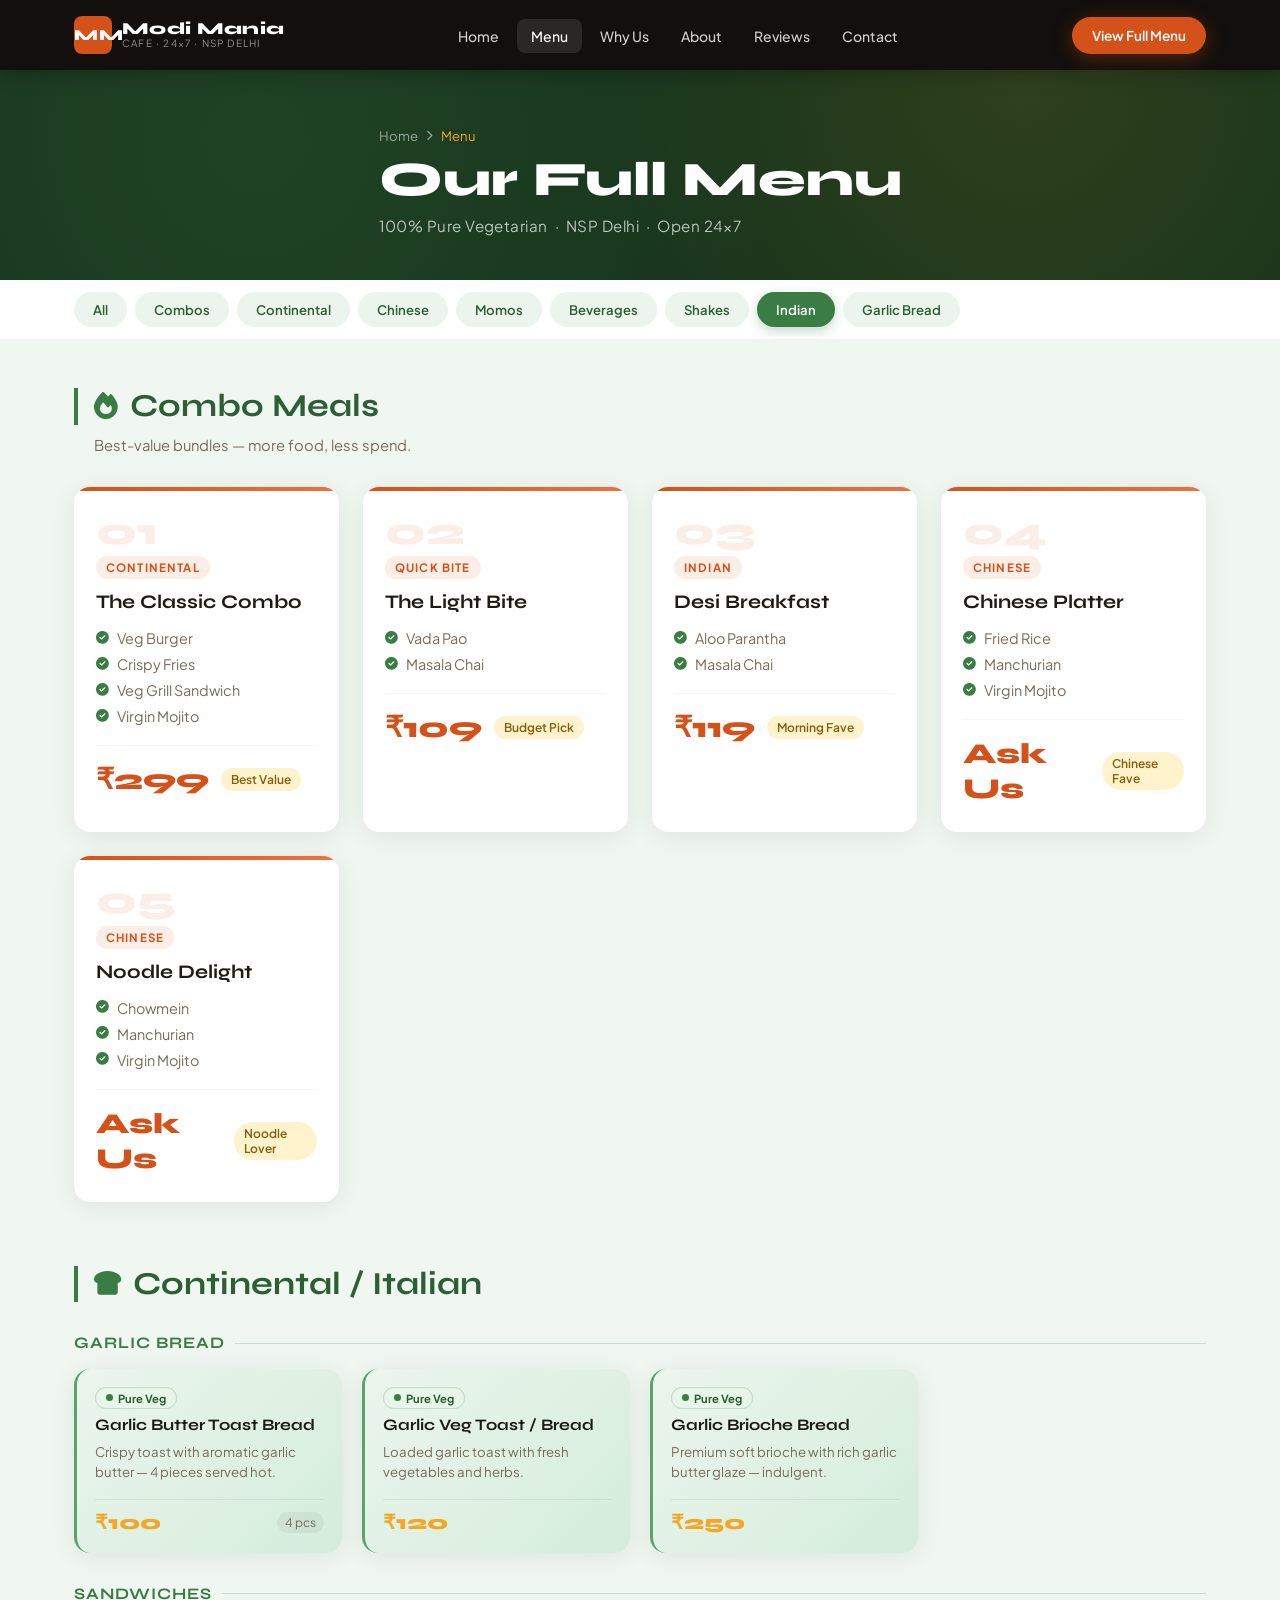
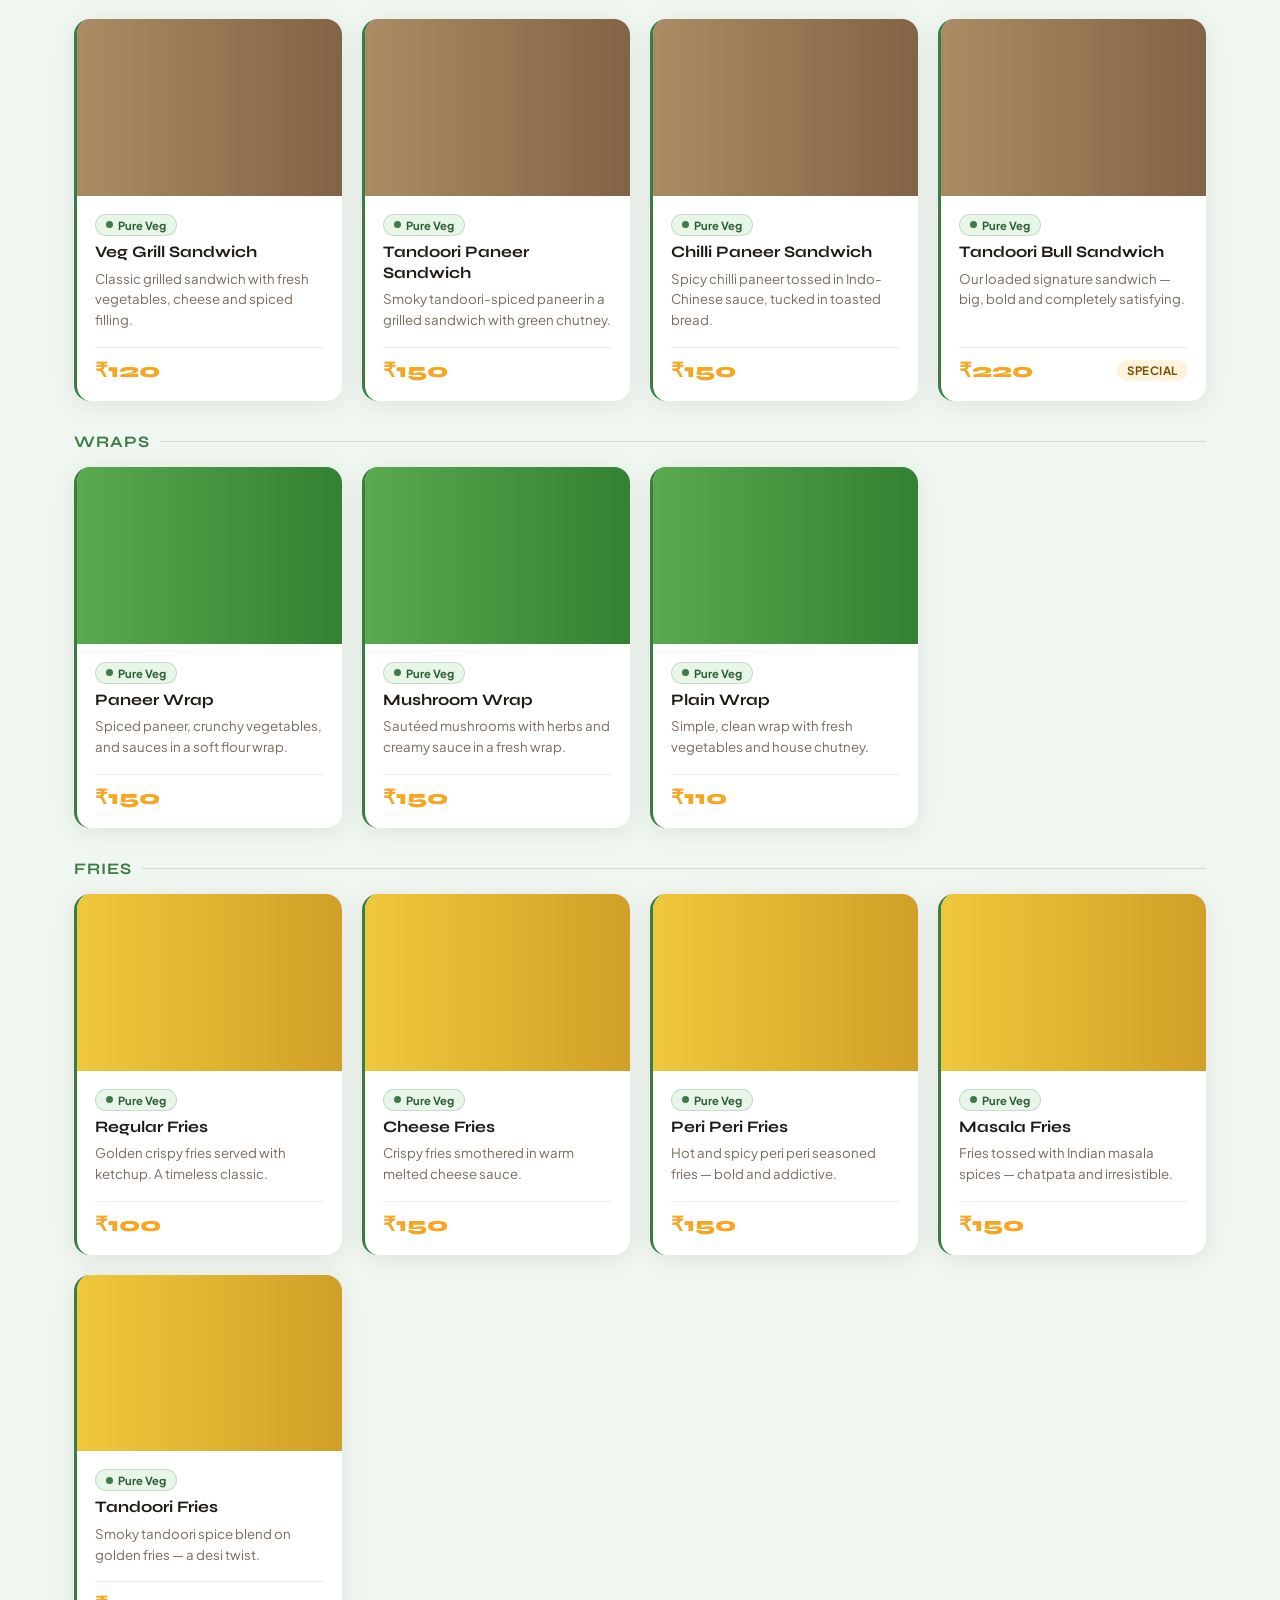
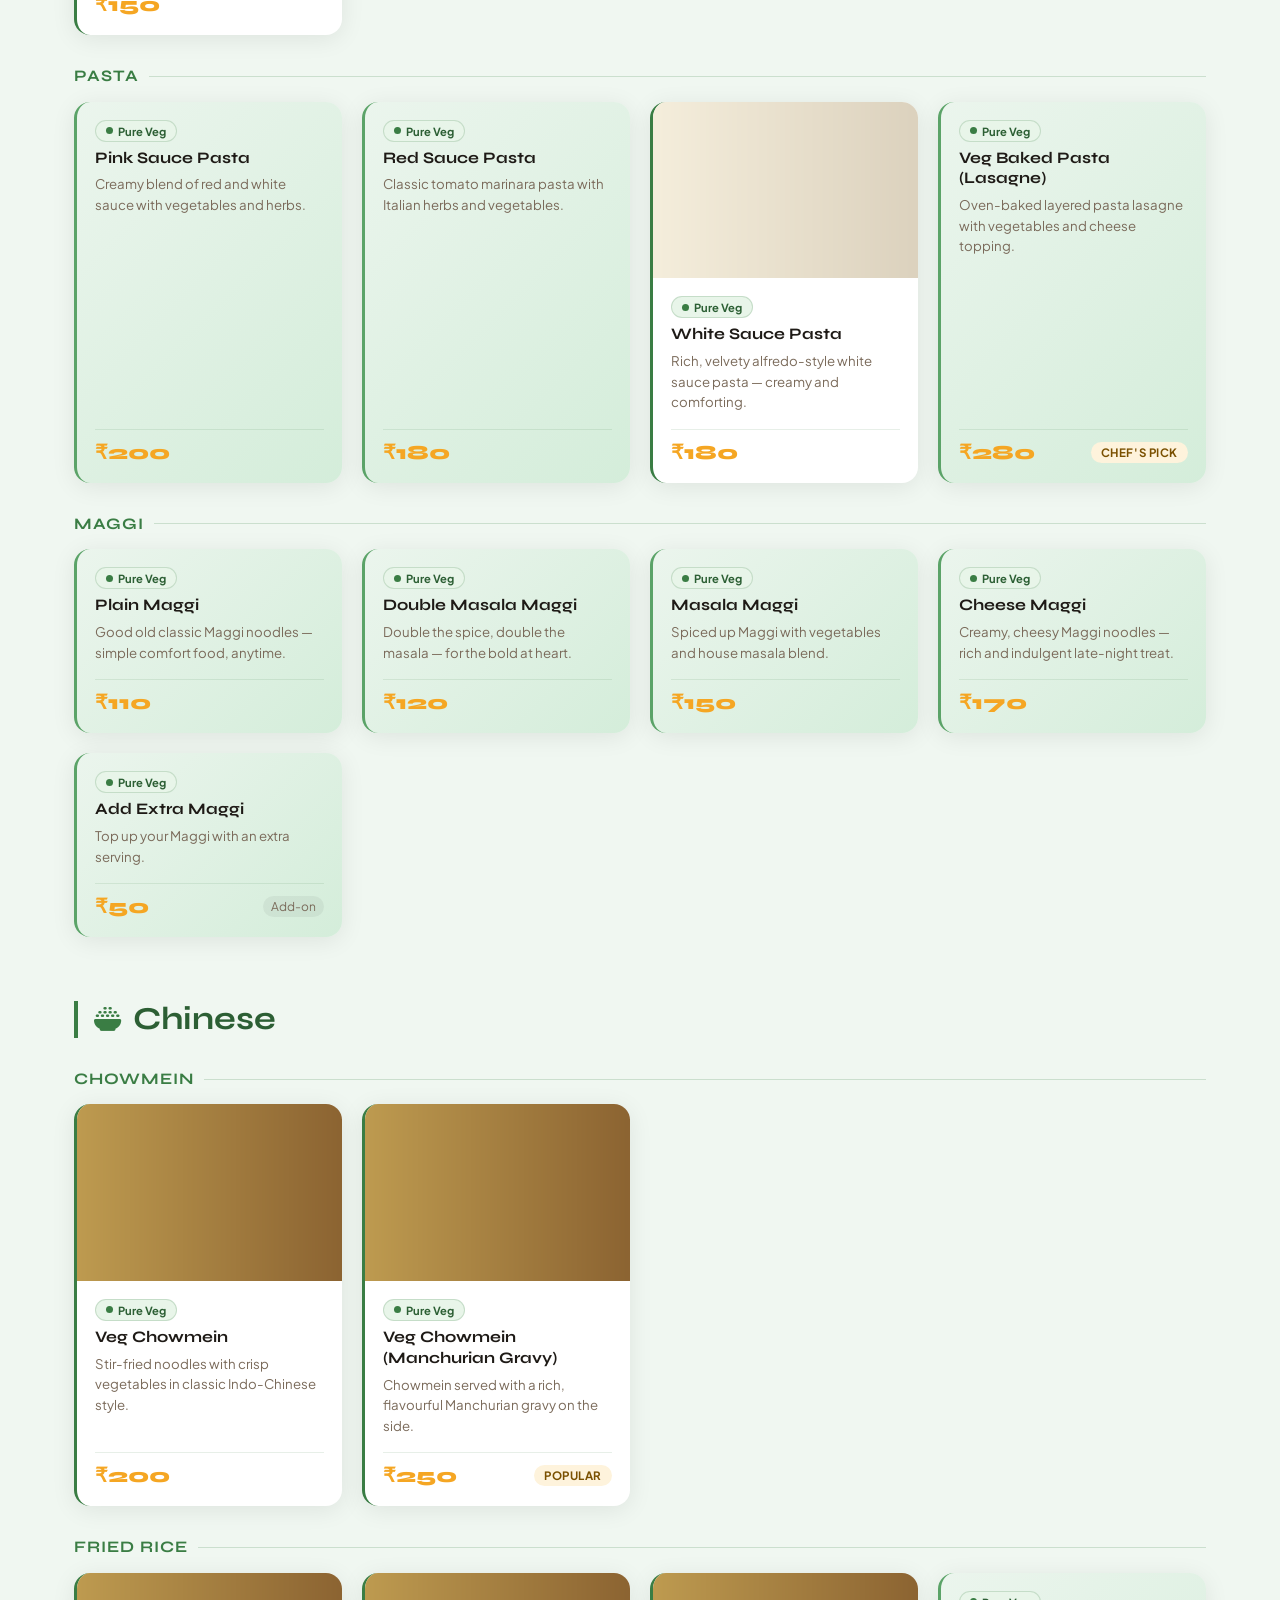
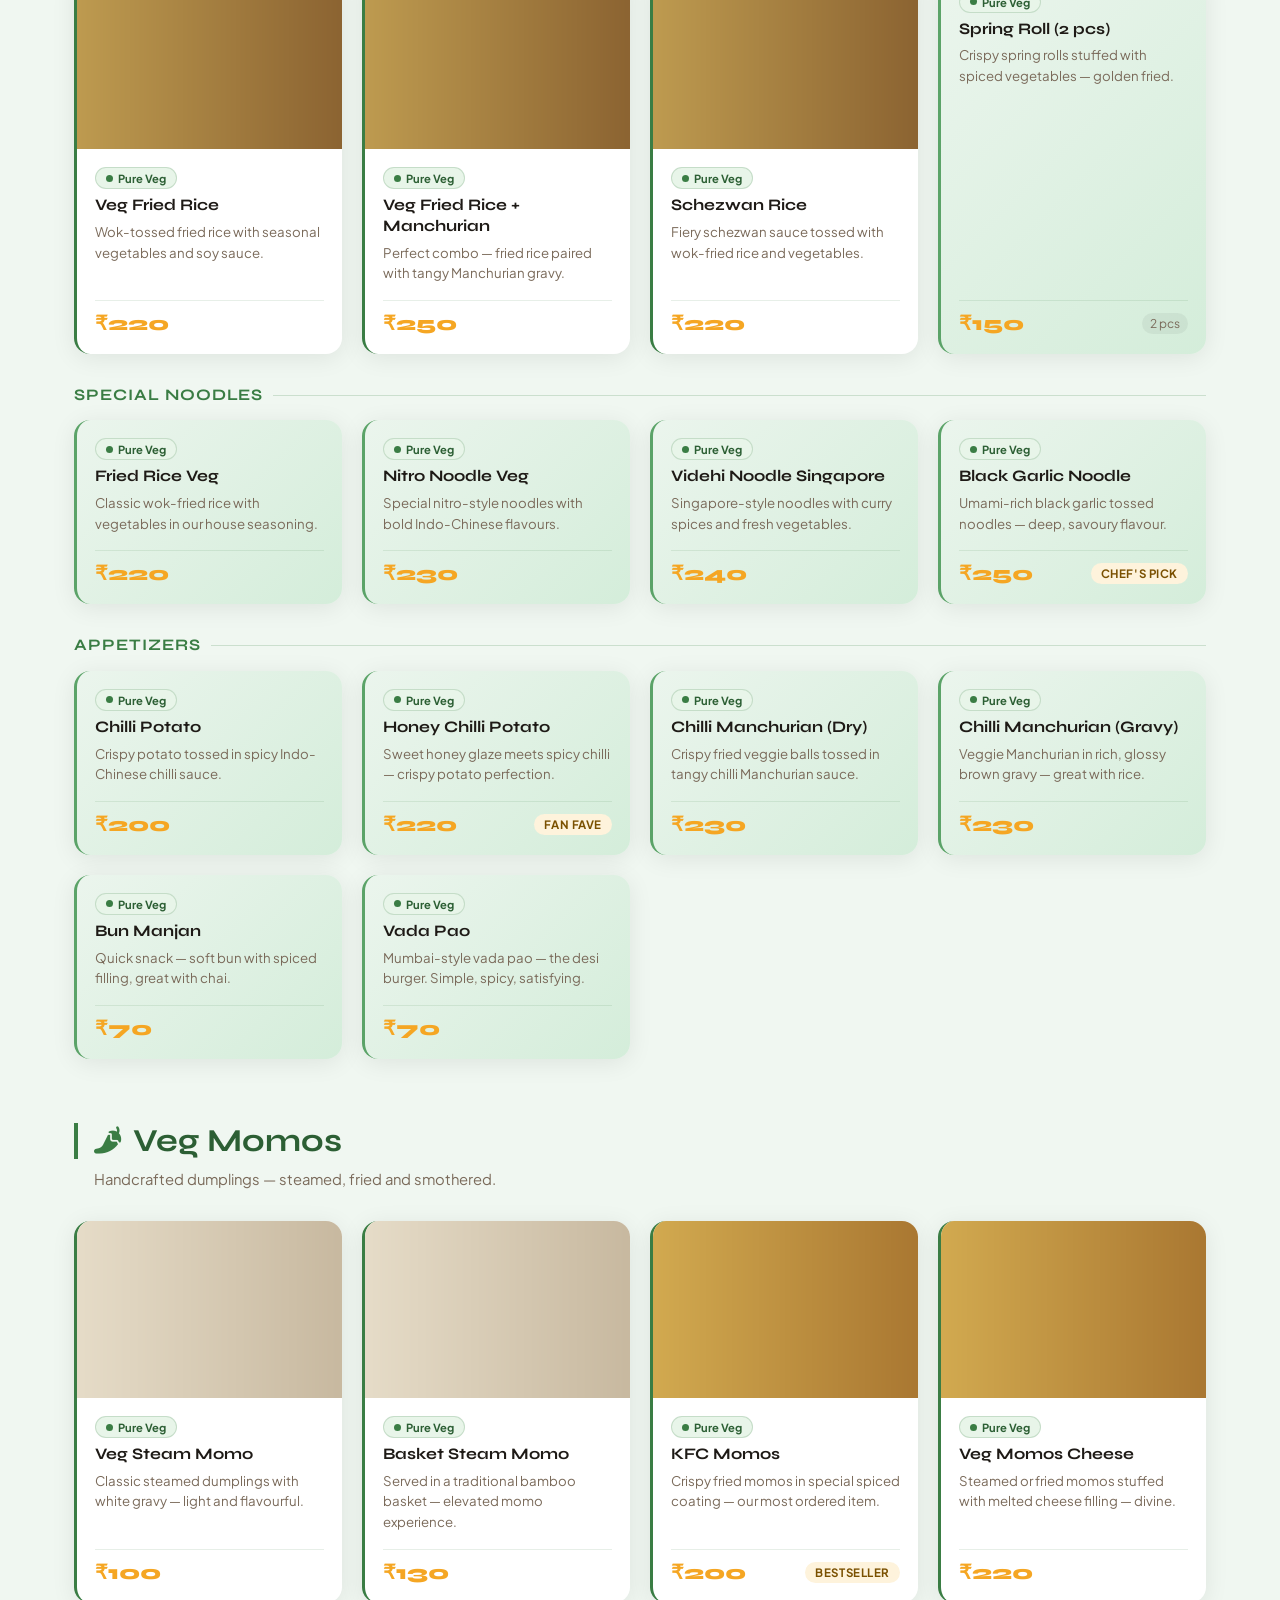
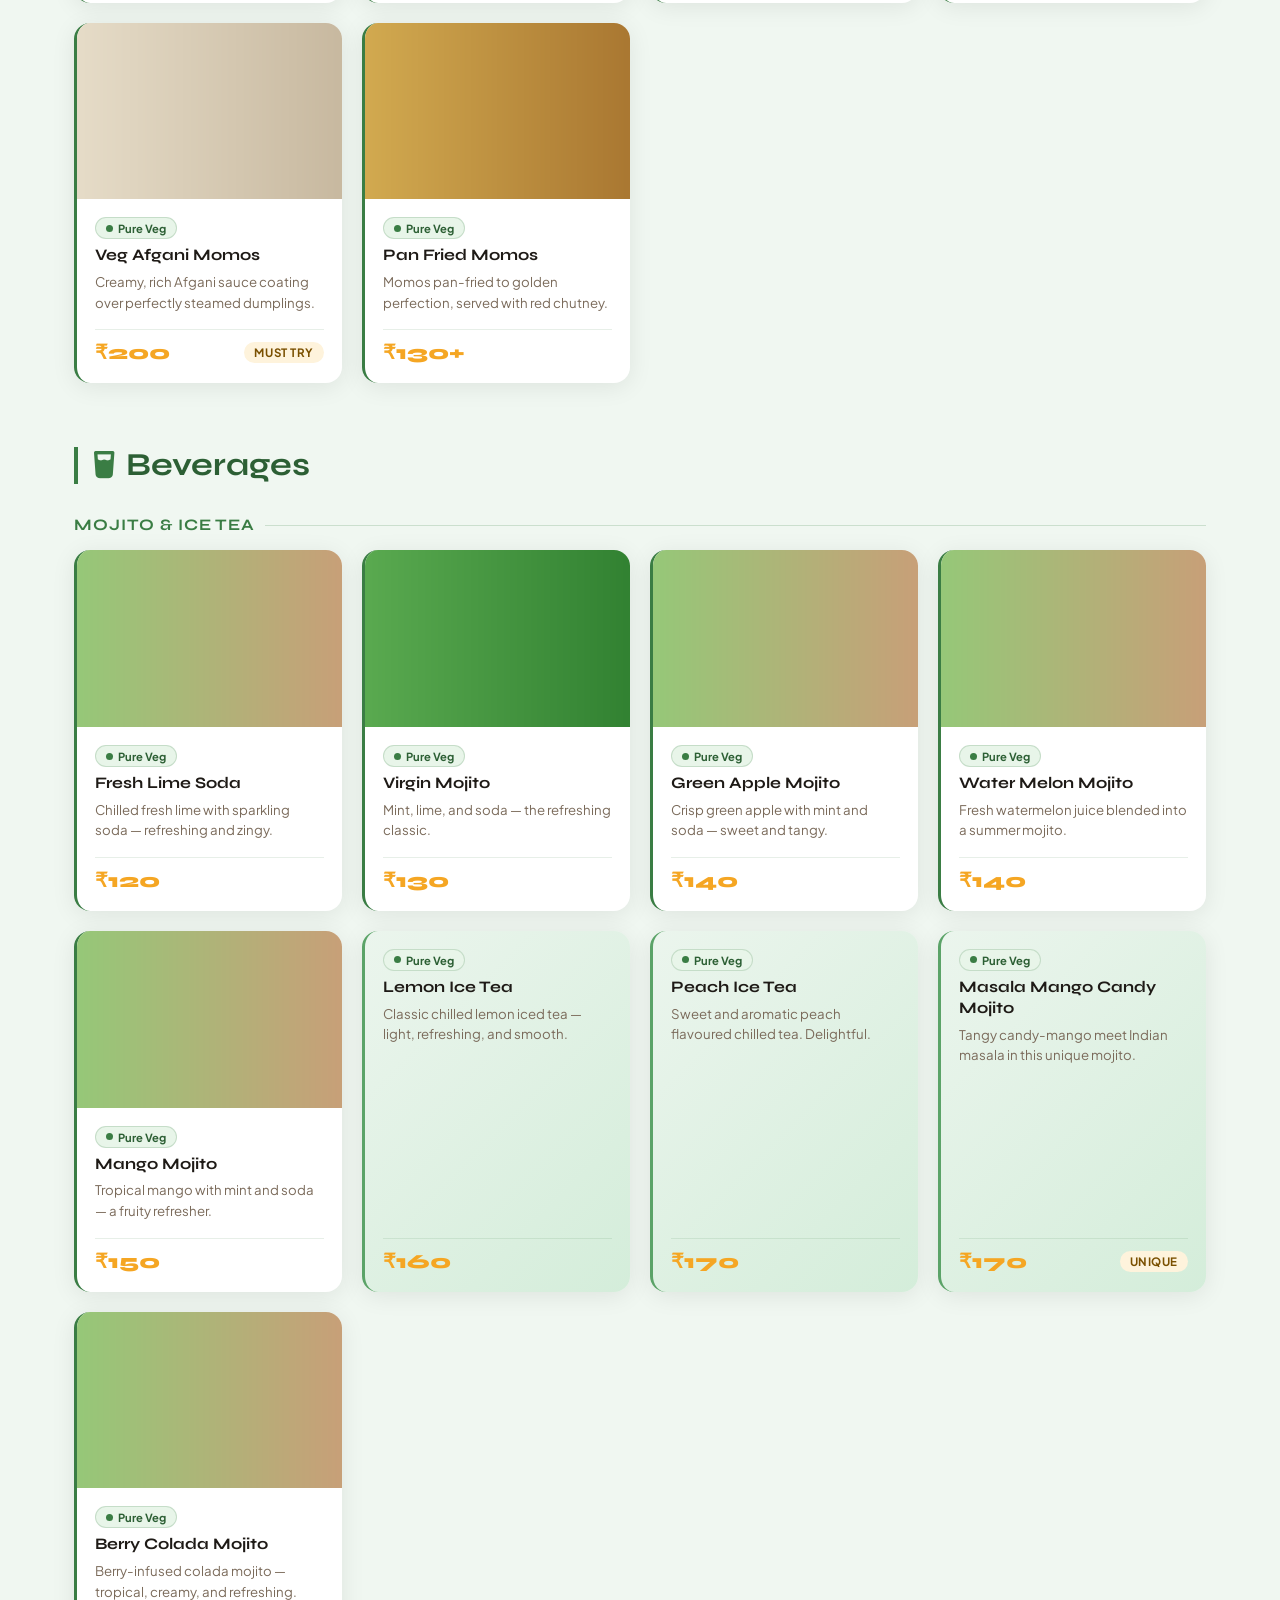
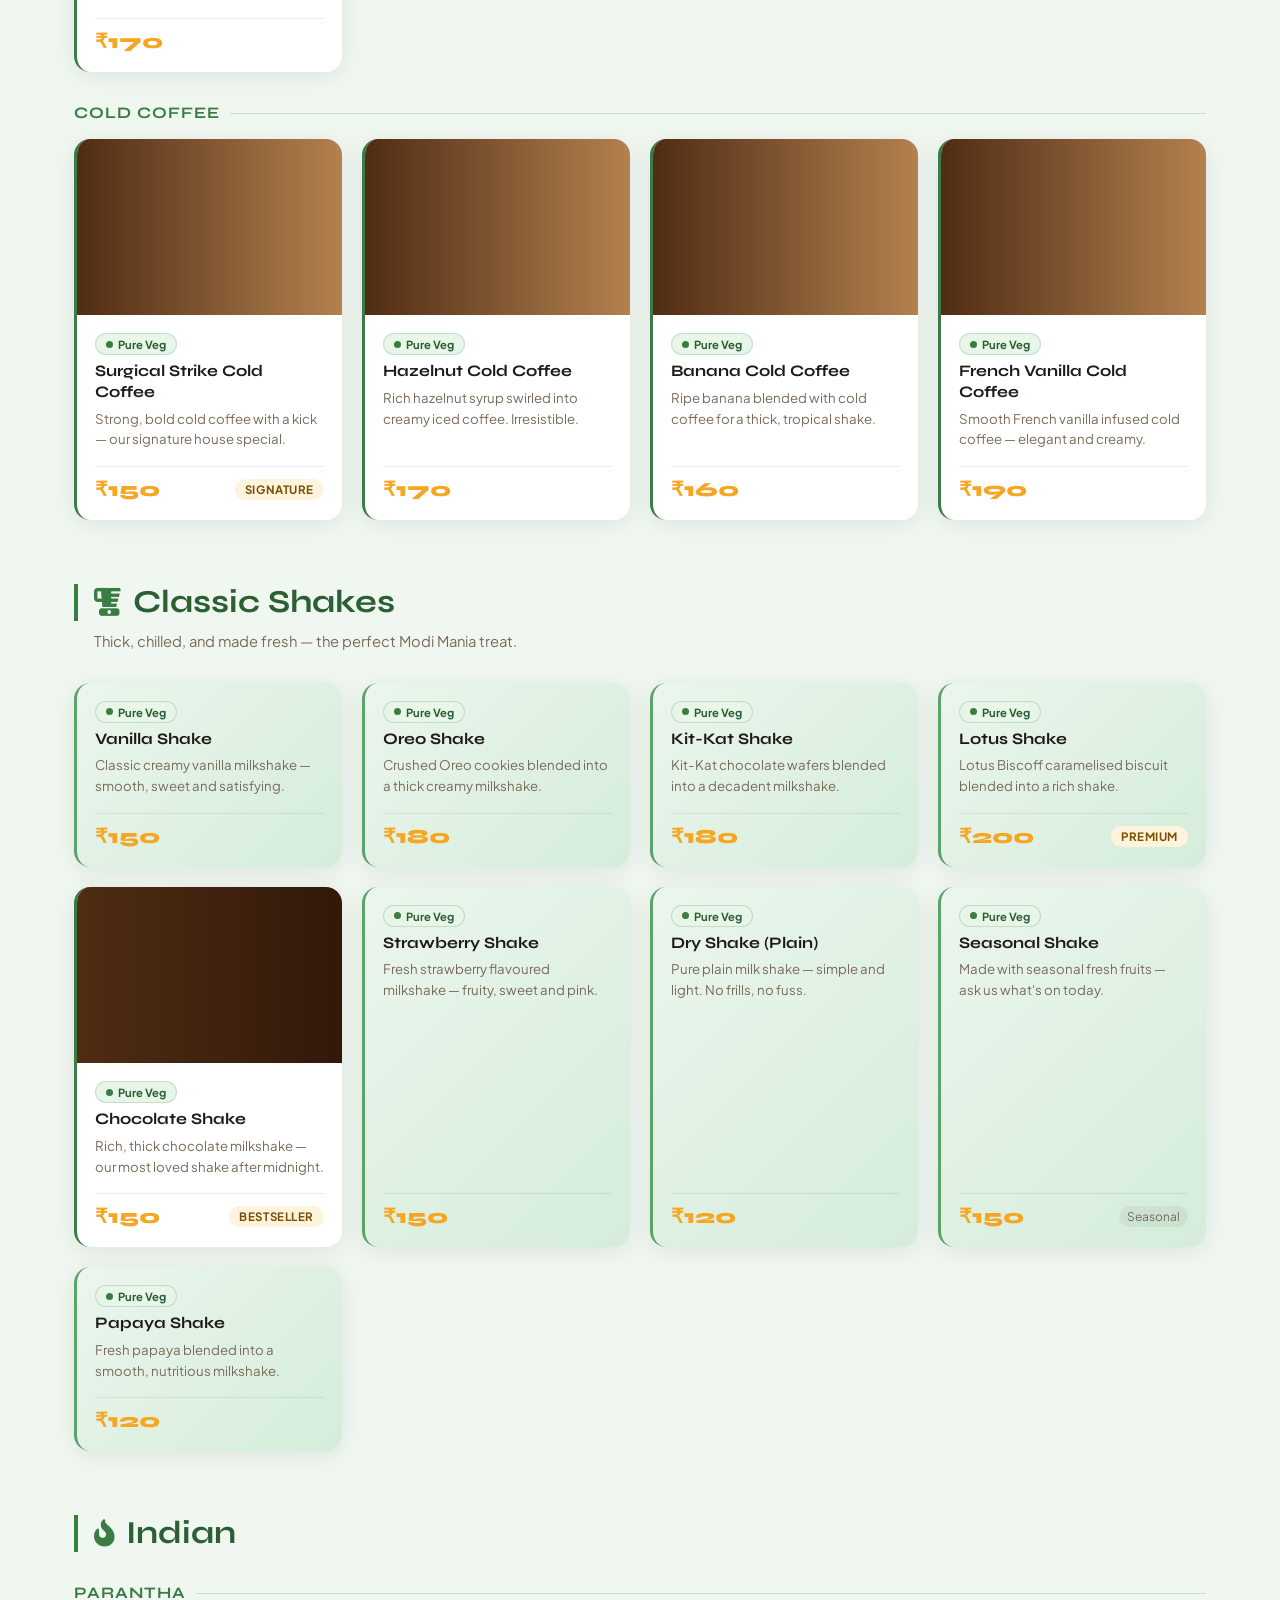
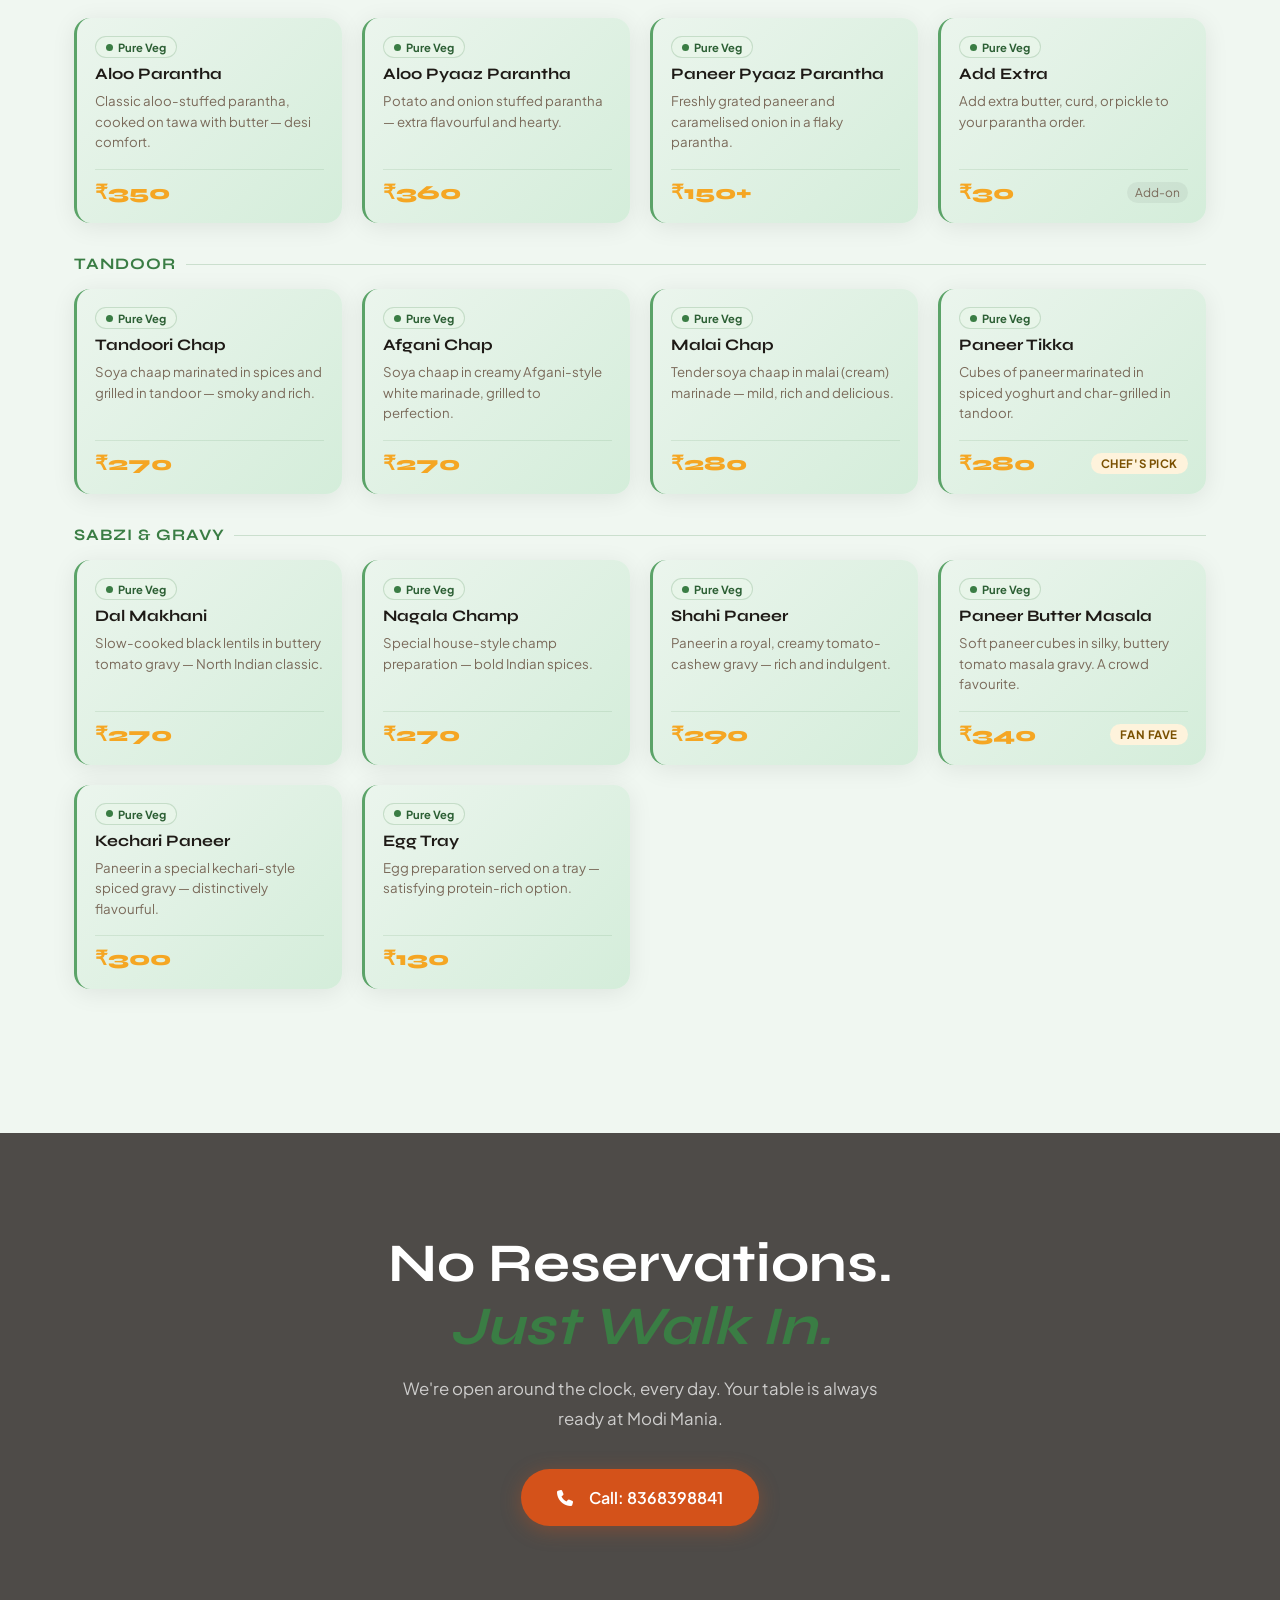
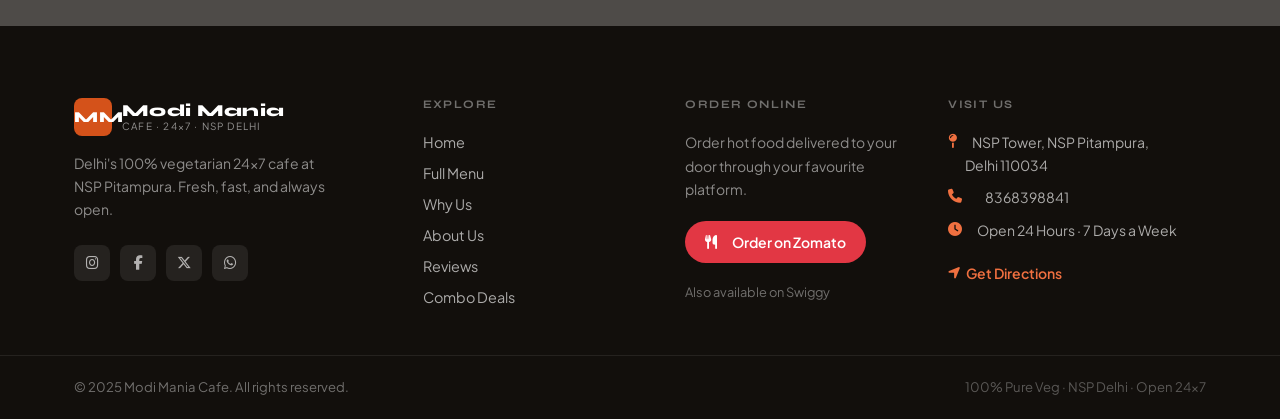
==== commit 97284cdc: "fix: replace ALL images with accurate vegetarian photos, add Contact Us button, fix Maps link - Remo" ====
--- a/menu.html
+++ b/menu.html
@@ -198,7 +198,7 @@
         <div class="item-grid">
           <div class="item-card item-card--photo">
             <div class="item-img-wrap">
-              <img src="https://images.unsplash.com/photo-1528735602780-2552fd46c7af?w=800&q=85" onerror="this.onerror=null;this.src='img-food-tray.jpg'" alt="Veg Grill Sandwich" loading="lazy">
+              <img src="https://images.unsplash.com/photo-1528735602780-2552fd46c7af?w=1200&q=85" onerror="this.onerror=null;this.src='img-food-tray.jpg'" alt="Veg Grill Sandwich" loading="lazy">
             </div>
             <div class="item-card-body">
               <div class="veg-badge"><span class="veg-dot"></span> Pure Veg</div>
@@ -211,7 +211,7 @@
           </div>
           <div class="item-card item-card--photo">
             <div class="item-img-wrap">
-              <img src="https://images.unsplash.com/photo-1509722747041-616f39b57569?w=800&q=85" onerror="this.onerror=null;this.src='img-food-tray.jpg'" alt="Tandoori Paneer Sandwich" loading="lazy">
+              <img src="https://images.unsplash.com/photo-1485451456034-3f9391c6f769?w=1200&q=85" onerror="this.onerror=null;this.src='img-food-tray.jpg'" alt="Tandoori Paneer Sandwich" loading="lazy">
             </div>
             <div class="item-card-body">
               <div class="veg-badge"><span class="veg-dot"></span> Pure Veg</div>
@@ -224,7 +224,7 @@
           </div>
           <div class="item-card item-card--photo">
             <div class="item-img-wrap">
-              <img src="https://images.unsplash.com/photo-1554433607-66b5efe9d304?w=800&q=85" onerror="this.onerror=null;this.src='img-food-tray.jpg'" alt="Chilli Paneer Sandwich" loading="lazy">
+              <img src="https://images.unsplash.com/photo-1539252554453-80ab65ce3586?w=1200&q=85" onerror="this.onerror=null;this.src='img-food-tray.jpg'" alt="Chilli Paneer Sandwich" loading="lazy">
             </div>
             <div class="item-card-body">
               <div class="veg-badge"><span class="veg-dot"></span> Pure Veg</div>
@@ -237,7 +237,7 @@
           </div>
           <div class="item-card item-card--photo">
             <div class="item-img-wrap">
-              <img src="https://images.unsplash.com/photo-1481070414801-51fd732d7184?w=800&q=85" onerror="this.onerror=null;this.src='img-food-tray.jpg'" alt="Tandoori Bull Sandwich" loading="lazy">
+              <img src="https://images.unsplash.com/photo-1553909489-cd47e0907980?w=1200&q=85" onerror="this.onerror=null;this.src='img-food-tray.jpg'" alt="Tandoori Bull Sandwich" loading="lazy">
             </div>
             <div class="item-card-body">
               <div class="veg-badge"><span class="veg-dot"></span> Pure Veg</div>
@@ -256,7 +256,7 @@
         <div class="item-grid">
           <div class="item-card item-card--photo">
             <div class="item-img-wrap">
-              <img src="https://images.unsplash.com/photo-1606491956689-2ea866880c84?w=800&q=85" onerror="this.onerror=null;this.src='img-wrap-mojito.jpg'" alt="Paneer Wrap" loading="lazy">
+              <img src="https://images.unsplash.com/photo-1626700051175-6818013e1d4f?w=800&q=85" onerror="this.onerror=null;this.src='img-wrap-mojito.jpg'" alt="Paneer Wrap" loading="lazy">
             </div>
             <div class="item-card-body">
               <div class="veg-badge"><span class="veg-dot"></span> Pure Veg</div>
@@ -269,7 +269,7 @@
           </div>
           <div class="item-card item-card--photo">
             <div class="item-img-wrap">
-              <img src="https://images.unsplash.com/photo-1626700051175-6818013e1d4f?w=800&q=85" onerror="this.onerror=null;this.src='img-wrap-mojito.jpg'" alt="Mushroom Wrap" loading="lazy">
+              <img src="https://images.unsplash.com/photo-1584178639036-613ba57e5e4c?w=800&q=85" onerror="this.onerror=null;this.src='img-wrap-mojito.jpg'" alt="Mushroom Wrap" loading="lazy">
             </div>
             <div class="item-card-body">
               <div class="veg-badge"><span class="veg-dot"></span> Pure Veg</div>
@@ -282,7 +282,7 @@
           </div>
           <div class="item-card item-card--photo">
             <div class="item-img-wrap">
-              <img src="https://images.unsplash.com/photo-1565557623262-b51c2513a641?w=800&q=85" onerror="this.onerror=null;this.src='img-wrap-mojito.jpg'" alt="Plain Wrap" loading="lazy">
+              <img src="https://images.unsplash.com/photo-1600850056064-a8e4b9b3b2e5?w=800&q=85" onerror="this.onerror=null;this.src='img-wrap-mojito.jpg'" alt="Plain Wrap" loading="lazy">
             </div>
             <div class="item-card-body">
               <div class="veg-badge"><span class="veg-dot"></span> Pure Veg</div>
@@ -300,7 +300,7 @@
         <div class="item-grid">
           <div class="item-card item-card--photo">
             <div class="item-img-wrap">
-              <img src="https://images.unsplash.com/photo-1630384060421-cb20d0e0649d?w=800&q=85" onerror="this.onerror=null;this.src='img-fries.jpg'" alt="Regular Fries" loading="lazy">
+              <img src="https://images.unsplash.com/photo-1518013431117-eb1465fa5752?w=800&q=85" onerror="this.onerror=null;this.src='img-fries.jpg'" alt="Regular Fries" loading="lazy">
             </div>
             <div class="item-card-body">
               <div class="veg-badge"><span class="veg-dot"></span> Pure Veg</div>
@@ -313,7 +313,7 @@
           </div>
           <div class="item-card item-card--photo">
             <div class="item-img-wrap">
-              <img src="https://images.unsplash.com/photo-1600185365483-26d7a4cc7519?w=800&q=85" onerror="this.onerror=null;this.src='img-fries.jpg'" alt="Cheese Fries" loading="lazy">
+              <img src="https://images.unsplash.com/photo-1598679253544-2c97992403ea?w=800&q=85" onerror="this.onerror=null;this.src='img-fries.jpg'" alt="Cheese Fries" loading="lazy">
             </div>
             <div class="item-card-body">
               <div class="veg-badge"><span class="veg-dot"></span> Pure Veg</div>
@@ -326,7 +326,7 @@
           </div>
           <div class="item-card item-card--photo">
             <div class="item-img-wrap">
-              <img src="https://images.unsplash.com/photo-1573080496219-bb080dd4f877?w=800&q=85" onerror="this.onerror=null;this.src='img-fries.jpg'" alt="Peri Peri Fries" loading="lazy">
+              <img src="https://images.unsplash.com/photo-1576107232684-1279f390859f?w=800&q=85" onerror="this.onerror=null;this.src='img-fries.jpg'" alt="Peri Peri Fries" loading="lazy">
             </div>
             <div class="item-card-body">
               <div class="veg-badge"><span class="veg-dot"></span> Pure Veg</div>
@@ -339,7 +339,7 @@
           </div>
           <div class="item-card item-card--photo">
             <div class="item-img-wrap">
-              <img src="https://images.unsplash.com/photo-1639024471283-03518883512d?w=800&q=85" onerror="this.onerror=null;this.src='img-fries.jpg'" alt="Masala Fries" loading="lazy">
+              <img src="https://images.unsplash.com/photo-1585109649139-366815a0d713?w=800&q=85" onerror="this.onerror=null;this.src='img-fries.jpg'" alt="Masala Fries" loading="lazy">
             </div>
             <div class="item-card-body">
               <div class="veg-badge"><span class="veg-dot"></span> Pure Veg</div>
@@ -368,10 +368,7 @@
         <!-- PASTA -->
         <h3 class="menu-subsection-title">Pasta</h3>
         <div class="item-grid">
-          <div class="item-card item-card--photo">
-            <div class="item-img-wrap">
-              <img src="https://images.unsplash.com/photo-1612874742237-6526221588e3?w=800&q=85" onerror="this.onerror=null;this.src='img-white-pasta.jpg'" alt="Pink Sauce Pasta" loading="lazy">
-            </div>
+          <div class="item-card item-card--text">
             <div class="item-card-body">
               <div class="veg-badge"><span class="veg-dot"></span> Pure Veg</div>
               <h4 class="item-name">Pink Sauce Pasta</h4>
@@ -381,10 +378,7 @@
               </div>
             </div>
           </div>
-          <div class="item-card item-card--photo">
-            <div class="item-img-wrap">
-              <img src="https://images.unsplash.com/photo-1555949258-eb67b1ef0ceb?w=800&q=85" onerror="this.onerror=null;this.src='img-white-pasta.jpg'" alt="Red Sauce Pasta" loading="lazy">
-            </div>
+          <div class="item-card item-card--text">
             <div class="item-card-body">
               <div class="veg-badge"><span class="veg-dot"></span> Pure Veg</div>
               <h4 class="item-name">Red Sauce Pasta</h4>
@@ -396,7 +390,7 @@
           </div>
           <div class="item-card item-card--photo">
             <div class="item-img-wrap">
-              <img src="https://images.unsplash.com/photo-1621996346565-e3dbc646d9a9?w=800&q=85" onerror="this.onerror=null;this.src='img-white-pasta.jpg'" alt="White Sauce Pasta" loading="lazy">
+              <img src="https://images.unsplash.com/photo-1645112411341-6c4fd023714a?w=800&q=85" onerror="this.onerror=null;this.src='img-white-pasta.jpg'" alt="White Sauce Pasta" loading="lazy">
             </div>
             <div class="item-card-body">
               <div class="veg-badge"><span class="veg-dot"></span> Pure Veg</div>
@@ -487,7 +481,7 @@
         <div class="item-grid">
           <div class="item-card item-card--photo">
             <div class="item-img-wrap">
-              <img src="https://images.unsplash.com/photo-1585032226651-759b368d7246?w=800&q=85" onerror="this.onerror=null;this.src='img-chowmein.jpg'" alt="Veg Chowmein" loading="lazy">
+              <img src="https://images.unsplash.com/photo-1612929633738-8fe44f7ec841?w=800&q=85" onerror="this.onerror=null;this.src='img-chowmein.jpg'" alt="Veg Chowmein" loading="lazy">
             </div>
             <div class="item-card-body">
               <div class="veg-badge"><span class="veg-dot"></span> Pure Veg</div>
@@ -500,7 +494,7 @@
           </div>
           <div class="item-card item-card--photo">
             <div class="item-img-wrap">
-              <img src="https://images.unsplash.com/photo-1569050467447-ce54b3bbc37d?w=800&q=85" onerror="this.onerror=null;this.src='img-chowmein.jpg'" alt="Veg Chowmein Manchurian" loading="lazy">
+              <img src="https://images.unsplash.com/photo-1634864572865-1cf8ff8bd23d?w=800&q=85" onerror="this.onerror=null;this.src='img-chowmein.jpg'" alt="Veg Chowmein Manchurian" loading="lazy">
             </div>
             <div class="item-card-body">
               <div class="veg-badge"><span class="veg-dot"></span> Pure Veg</div>
@@ -690,7 +684,7 @@
         <div class="item-grid">
           <div class="item-card item-card--photo">
             <div class="item-img-wrap">
-              <img src="https://images.unsplash.com/photo-1496116218417-1a781b1c416c?w=800&q=85" onerror="this.onerror=null;this.src='img-steam-momos.jpg'" alt="Veg Steam Momo" loading="lazy">
+              <img src="https://images.unsplash.com/photo-1625220194771-7ebdea0b70b9?w=800&q=85" onerror="this.onerror=null;this.src='img-steam-momos.jpg'" alt="Veg Steam Momo" loading="lazy">
             </div>
             <div class="item-card-body">
               <div class="veg-badge"><span class="veg-dot"></span> Pure Veg</div>
@@ -703,7 +697,7 @@
           </div>
           <div class="item-card item-card--photo">
             <div class="item-img-wrap">
-              <img src="https://images.unsplash.com/photo-1625220194771-7ebdea0b70b9?w=800&q=85" onerror="this.onerror=null;this.src='img-steam-momos.jpg'" alt="Basket Steam Momo" loading="lazy">
+              <img src="https://images.unsplash.com/photo-1496116218417-1a781b1c416c?w=800&q=85" onerror="this.onerror=null;this.src='img-steam-momos.jpg'" alt="Basket Steam Momo" loading="lazy">
             </div>
             <div class="item-card-body">
               <div class="veg-badge"><span class="veg-dot"></span> Pure Veg</div>
@@ -716,7 +710,7 @@
           </div>
           <div class="item-card item-card--photo">
             <div class="item-img-wrap">
-              <img src="https://images.unsplash.com/photo-1567620905732-2d1ec7ab7445?w=800&q=85" onerror="this.onerror=null;this.src='img-pan-momos.jpg'" alt="KFC Momos" loading="lazy">
+              <img src="https://images.unsplash.com/photo-1529692236671-f1f6cf9683ba?w=800&q=85" onerror="this.onerror=null;this.src='img-pan-momos.jpg'" alt="KFC Momos" loading="lazy">
             </div>
             <div class="item-card-body">
               <div class="veg-badge"><span class="veg-dot"></span> Pure Veg</div>
@@ -730,7 +724,7 @@
           </div>
           <div class="item-card item-card--photo">
             <div class="item-img-wrap">
-              <img src="https://images.unsplash.com/photo-1563245372-f21724e3856d?w=800&q=85" onerror="this.onerror=null;this.src='img-pan-momos.jpg'" alt="Veg Momos Cheese" loading="lazy">
+              <img src="https://images.unsplash.com/photo-1529692236671-f1f6cf9683ba?w=800&q=85" onerror="this.onerror=null;this.src='img-pan-momos.jpg'" alt="Veg Momos Cheese" loading="lazy">
             </div>
             <div class="item-card-body">
               <div class="veg-badge"><span class="veg-dot"></span> Pure Veg</div>
@@ -743,7 +737,7 @@
           </div>
           <div class="item-card item-card--photo">
             <div class="item-img-wrap">
-              <img src="https://images.unsplash.com/photo-1496116218417-1a781b1c416c?w=800&q=85" onerror="this.onerror=null;this.src='img-steam-momos.jpg'" alt="Veg Afgani Momos" loading="lazy">
+              <img src="https://images.unsplash.com/photo-1534422298391-e4f8c172dddb?w=800&q=85" onerror="this.onerror=null;this.src='img-steam-momos.jpg'" alt="Veg Afgani Momos" loading="lazy">
             </div>
             <div class="item-card-body">
               <div class="veg-badge"><span class="veg-dot"></span> Pure Veg</div>
@@ -757,7 +751,7 @@
           </div>
           <div class="item-card item-card--photo">
             <div class="item-img-wrap">
-              <img src="https://images.unsplash.com/photo-1625220194771-7ebdea0b70b9?w=800&q=85" onerror="this.onerror=null;this.src='img-pan-momos.jpg'" alt="Pan Fried Momos" loading="lazy">
+              <img src="https://images.unsplash.com/photo-1529692236671-f1f6cf9683ba?w=800&q=85" onerror="this.onerror=null;this.src='img-pan-momos.jpg'" alt="Pan Fried Momos" loading="lazy">
             </div>
             <div class="item-card-body">
               <div class="veg-badge"><span class="veg-dot"></span> Pure Veg</div>
@@ -780,7 +774,7 @@
         <div class="item-grid">
           <div class="item-card item-card--photo">
             <div class="item-img-wrap">
-              <img src="https://images.unsplash.com/photo-1497534446932-c925b458314e?w=800&q=85" onerror="this.onerror=null;this.src='img-mojito-colada.jpg'" alt="Fresh Lime Soda" loading="lazy">
+              <img src="https://images.unsplash.com/photo-1546171753-97d7676e4602?w=800&q=85" onerror="this.onerror=null;this.src='img-mojito-colada.jpg'" alt="Fresh Lime Soda" loading="lazy">
             </div>
             <div class="item-card-body">
               <div class="veg-badge"><span class="veg-dot"></span> Pure Veg</div>
@@ -793,7 +787,7 @@
           </div>
           <div class="item-card item-card--photo">
             <div class="item-img-wrap">
-              <img src="https://images.unsplash.com/photo-1541614101331-1a5a3a194e92?w=800&q=85" onerror="this.onerror=null;this.src='img-wrap-mojito.jpg'" alt="Virgin Mojito" loading="lazy">
+              <img src="https://images.unsplash.com/photo-1558642452-9d2a7deb7f62?w=800&q=85" onerror="this.onerror=null;this.src='img-wrap-mojito.jpg'" alt="Virgin Mojito" loading="lazy">
             </div>
             <div class="item-card-body">
               <div class="veg-badge"><span class="veg-dot"></span> Pure Veg</div>
@@ -806,7 +800,7 @@
           </div>
           <div class="item-card item-card--photo">
             <div class="item-img-wrap">
-              <img src="https://images.unsplash.com/photo-1622483767028-3f66f32aef97?w=800&q=85" onerror="this.onerror=null;this.src='img-mojito-colada.jpg'" alt="Green Apple Mojito" loading="lazy">
+              <img src="https://images.unsplash.com/photo-1558642452-9d2a7deb7f62?w=800&q=85" onerror="this.onerror=null;this.src='img-mojito-colada.jpg'" alt="Green Apple Mojito" loading="lazy">
             </div>
             <div class="item-card-body">
               <div class="veg-badge"><span class="veg-dot"></span> Pure Veg</div>
@@ -819,7 +813,7 @@
           </div>
           <div class="item-card item-card--photo">
             <div class="item-img-wrap">
-              <img src="https://images.unsplash.com/photo-1560508180-03f285f67ded?w=800&q=85" onerror="this.onerror=null;this.src='img-mojito-colada.jpg'" alt="Water Melon Mojito" loading="lazy">
+              <img src="https://images.unsplash.com/photo-1536935338788-846bb9981813?w=800&q=85" onerror="this.onerror=null;this.src='img-mojito-colada.jpg'" alt="Water Melon Mojito" loading="lazy">
             </div>
             <div class="item-card-body">
               <div class="veg-badge"><span class="veg-dot"></span> Pure Veg</div>
@@ -832,7 +826,7 @@
           </div>
           <div class="item-card item-card--photo">
             <div class="item-img-wrap">
-              <img src="https://images.unsplash.com/photo-1615478503562-ec2d8aa0e24e?w=800&q=85" onerror="this.onerror=null;this.src='img-mojito-colada.jpg'" alt="Mango Mojito" loading="lazy">
+              <img src="https://images.unsplash.com/photo-1560508179-b2c9a3f8e92b?w=800&q=85" onerror="this.onerror=null;this.src='img-mojito-colada.jpg'" alt="Mango Mojito" loading="lazy">
             </div>
             <div class="item-card-body">
               <div class="veg-badge"><span class="veg-dot"></span> Pure Veg</div>
@@ -876,7 +870,7 @@
           </div>
           <div class="item-card item-card--photo">
             <div class="item-img-wrap">
-              <img src="https://images.unsplash.com/photo-1571950006419-2e654ae5a985?w=800&q=85" onerror="this.onerror=null;this.src='img-mojito-colada.jpg'" alt="Berry Colada Mojito" loading="lazy">
+              <img src="https://images.unsplash.com/photo-1544145945-f90425340c7e?w=800&q=85" onerror="this.onerror=null;this.src='img-mojito-colada.jpg'" alt="Berry Colada Mojito" loading="lazy">
             </div>
             <div class="item-card-body">
               <div class="veg-badge"><span class="veg-dot"></span> Pure Veg</div>
@@ -894,7 +888,7 @@
         <div class="item-grid">
           <div class="item-card item-card--photo">
             <div class="item-img-wrap">
-              <img src="https://images.unsplash.com/photo-1517701604599-bb29b565090c?w=800&q=85" onerror="this.onerror=null;this.src='img-cold-coffee.jpg'" alt="Surgical Strike Cold Coffee" loading="lazy">
+              <img src="https://images.unsplash.com/photo-1592663527359-cf6642f54cff?w=800&q=85" onerror="this.onerror=null;this.src='img-cold-coffee.jpg'" alt="Surgical Strike Cold Coffee" loading="lazy">
             </div>
             <div class="item-card-body">
               <div class="veg-badge"><span class="veg-dot"></span> Pure Veg</div>
@@ -908,7 +902,7 @@
           </div>
           <div class="item-card item-card--photo">
             <div class="item-img-wrap">
-              <img src="https://images.unsplash.com/photo-1461023058943-07fcbe16d735?w=800&q=85" onerror="this.onerror=null;this.src='img-cold-coffee.jpg'" alt="Hazelnut Cold Coffee" loading="lazy">
+              <img src="https://images.unsplash.com/photo-1509042239860-f550ce710b93?w=800&q=85" onerror="this.onerror=null;this.src='img-cold-coffee.jpg'" alt="Hazelnut Cold Coffee" loading="lazy">
             </div>
             <div class="item-card-body">
               <div class="veg-badge"><span class="veg-dot"></span> Pure Veg</div>
@@ -921,7 +915,7 @@
           </div>
           <div class="item-card item-card--photo">
             <div class="item-img-wrap">
-              <img src="https://images.unsplash.com/photo-1491528323818-fdd1faba62cc?w=800&q=85" onerror="this.onerror=null;this.src='img-cold-coffee.jpg'" alt="Banana Cold Coffee" loading="lazy">
+              <img src="https://images.unsplash.com/photo-1461023058943-07fcbe16d735?w=800&q=85" onerror="this.onerror=null;this.src='img-cold-coffee.jpg'" alt="Banana Cold Coffee" loading="lazy">
             </div>
             <div class="item-card-body">
               <div class="veg-badge"><span class="veg-dot"></span> Pure Veg</div>
@@ -934,7 +928,7 @@
           </div>
           <div class="item-card item-card--photo">
             <div class="item-img-wrap">
-              <img src="https://images.unsplash.com/photo-1578314675249-a6910f80cc4e?w=800&q=85" onerror="this.onerror=null;this.src='img-cold-coffee.jpg'" alt="French Vanilla Cold Coffee" loading="lazy">
+              <img src="https://images.unsplash.com/photo-1495474472287-4d71bcdd2085?w=800&q=85" onerror="this.onerror=null;this.src='img-cold-coffee.jpg'" alt="French Vanilla Cold Coffee" loading="lazy">
             </div>
             <div class="item-card-body">
               <div class="veg-badge"><span class="veg-dot"></span> Pure Veg</div>
@@ -997,7 +991,7 @@
           </div>
           <div class="item-card item-card--photo">
             <div class="item-img-wrap">
-              <img src="https://images.unsplash.com/photo-1541658016709-a305163d2b3e?w=800&q=85" onerror="this.onerror=null;this.src='img-choco-shake.jpg'" alt="Chocolate Shake" loading="lazy">
+              <img src="https://images.unsplash.com/photo-1577805947697-89e18249d767?w=800&q=85" onerror="this.onerror=null;this.src='img-choco-shake.jpg'" alt="Chocolate Shake" loading="lazy">
             </div>
             <div class="item-card-body">
               <div class="veg-badge"><span class="veg-dot"></span> Pure Veg</div>
@@ -1221,7 +1215,7 @@
 
   <!-- ===== CTA BANNER ===== -->
   <section class="cta-banner" aria-label="Call to action">
-    <div class="cta-bg" style="background-image:url('https://images.unsplash.com/photo-1555396273-367ea4eb4db5?w=1400&q=90')"></div>
+    <div class="cta-bg" style="background-image:url('https://images.unsplash.com/photo-1497534446932-c925b458314e?w=800&q=85')"></div>
     <div class="cta-overlay"></div>
     <div class="container cta-inner">
       <h2>No Reservations.<br><em>Just Walk In.</em></h2>
@@ -1277,7 +1271,7 @@
           <p><i class="fa-solid fa-phone"></i>&ensp;<a href="tel:8368398841">8368398841</a></p>
           <p><i class="fa-solid fa-clock"></i>&ensp;Open 24 Hours · 7 Days a Week</p>
         </address>
-        <a href="https://maps.google.com/?q=NSP+Tower+Pitampura+Delhi" target="_blank" rel="noopener" class="footer-map-link">
+        <a href="https://maps.app.goo.gl/9fryrFomyaTbtpW38" target="_blank" rel="noopener" class="footer-map-link">
           <i class="fa-solid fa-location-arrow"></i> Get Directions
         </a>
       </div>
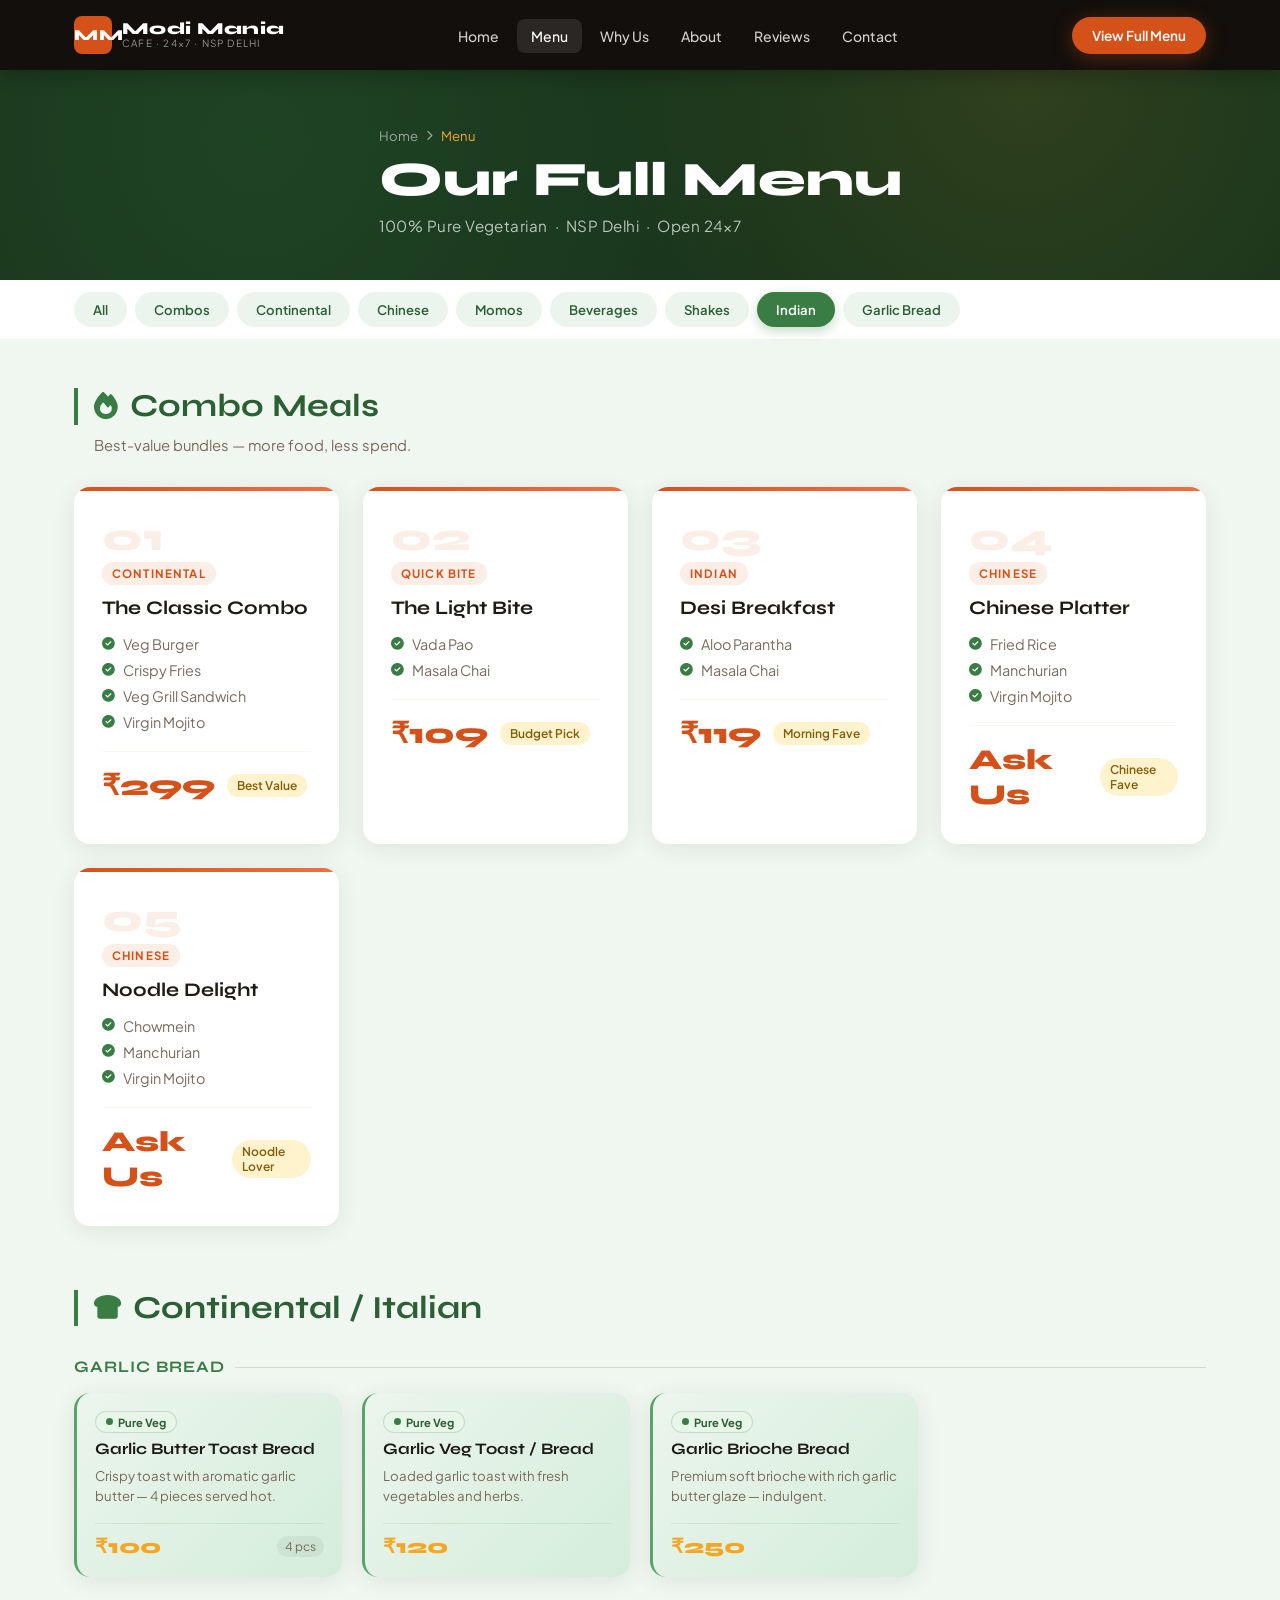
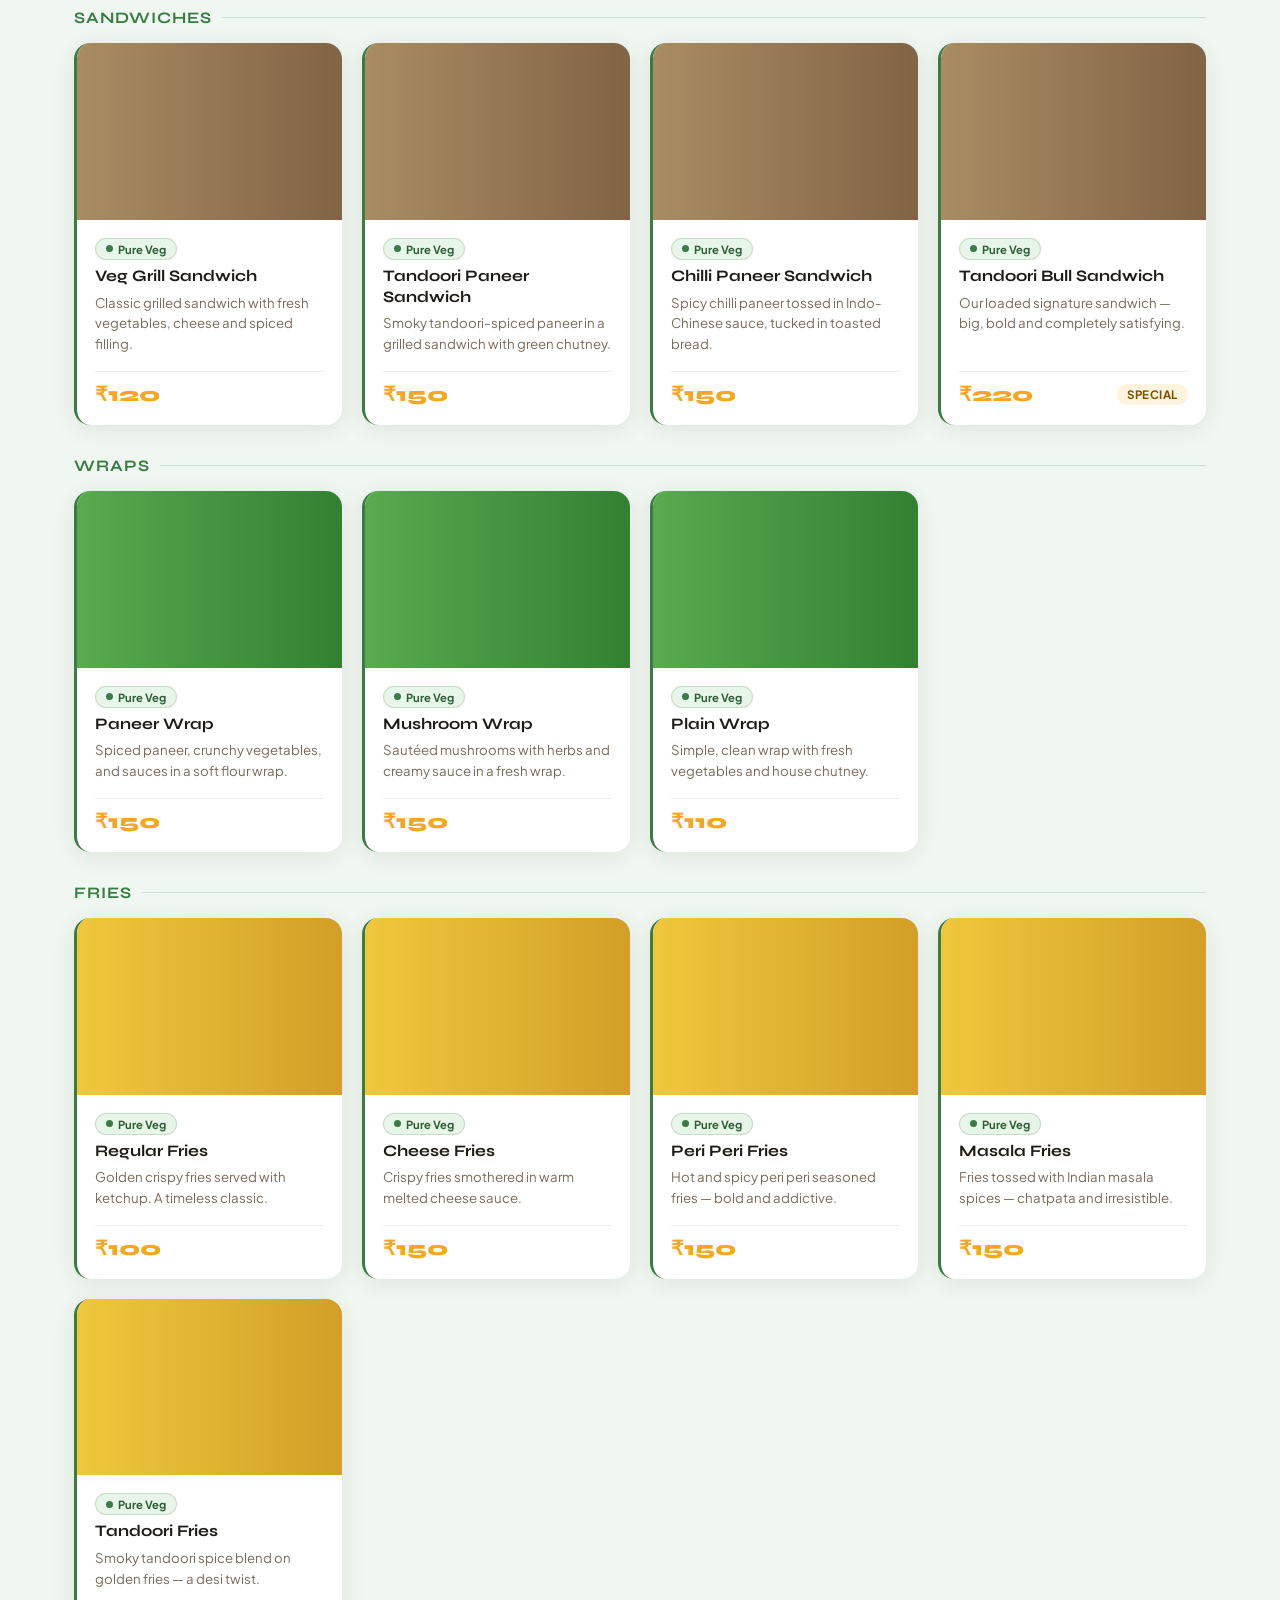
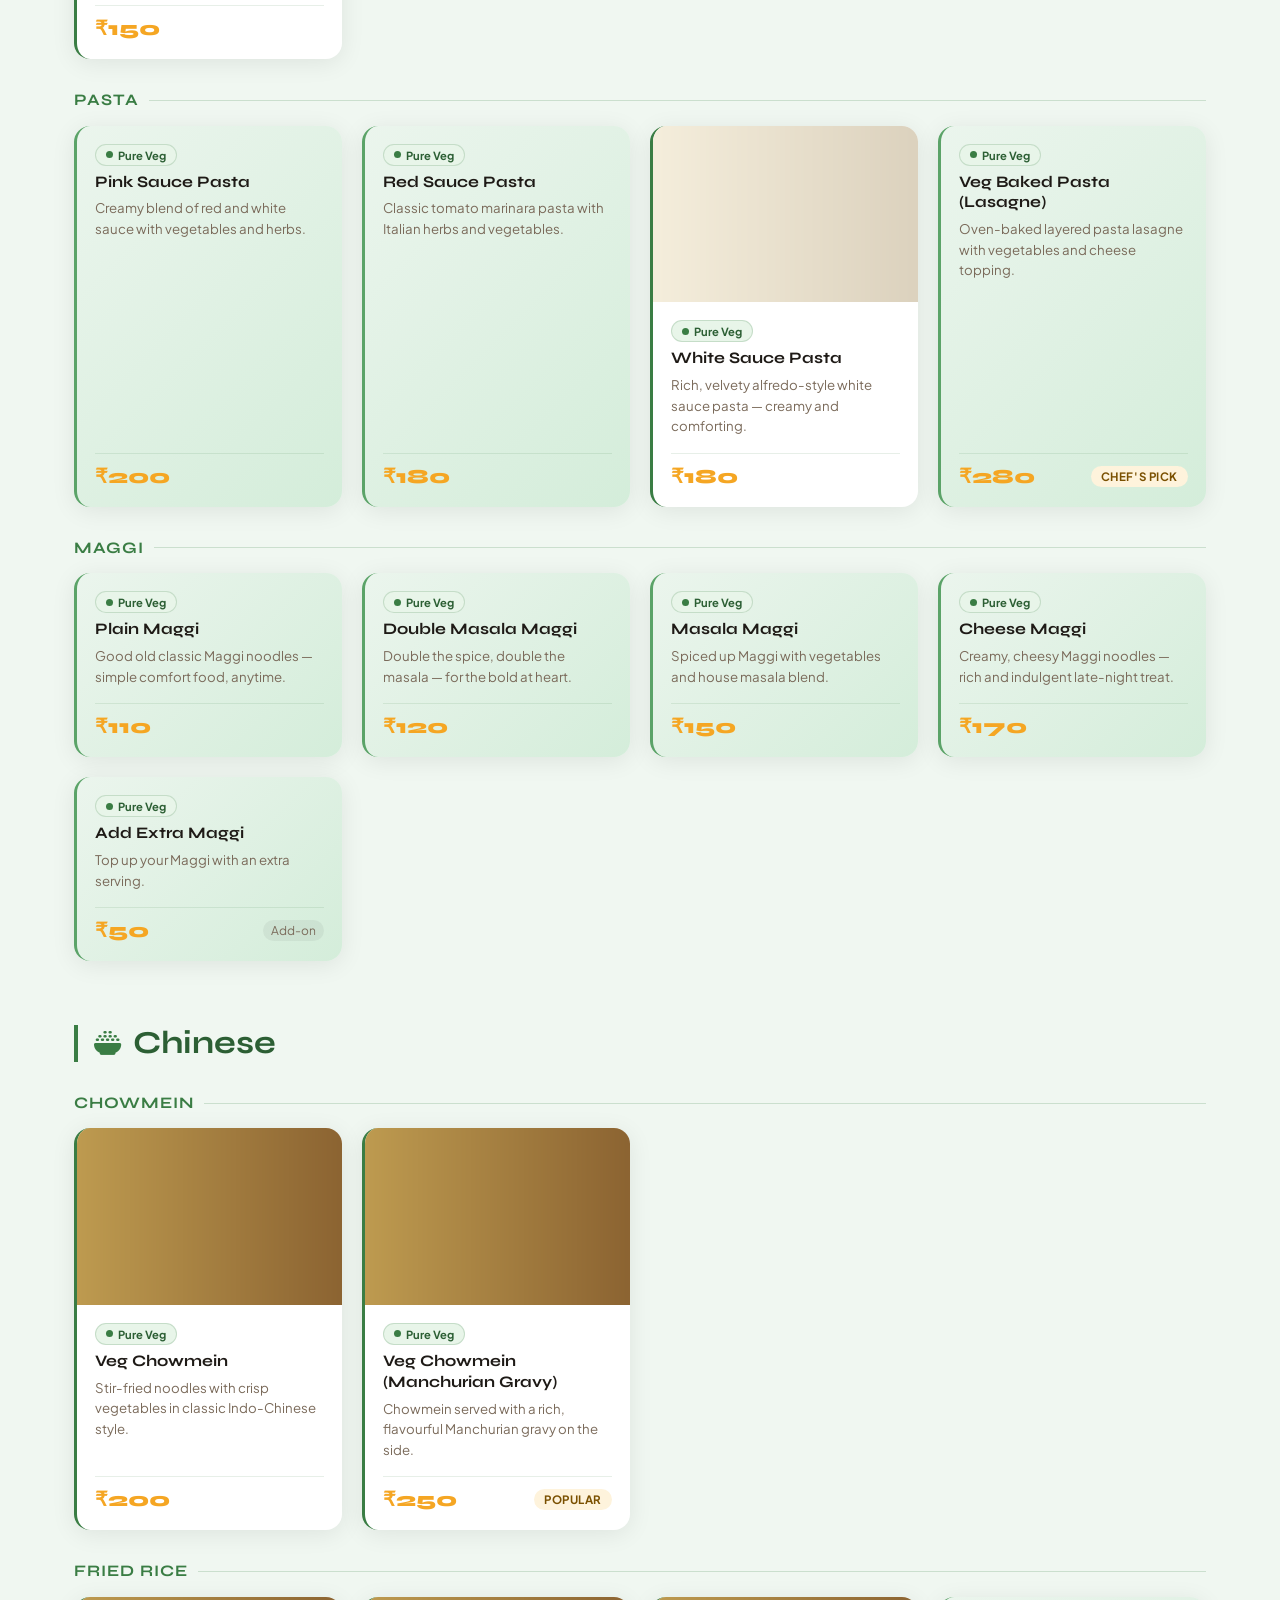
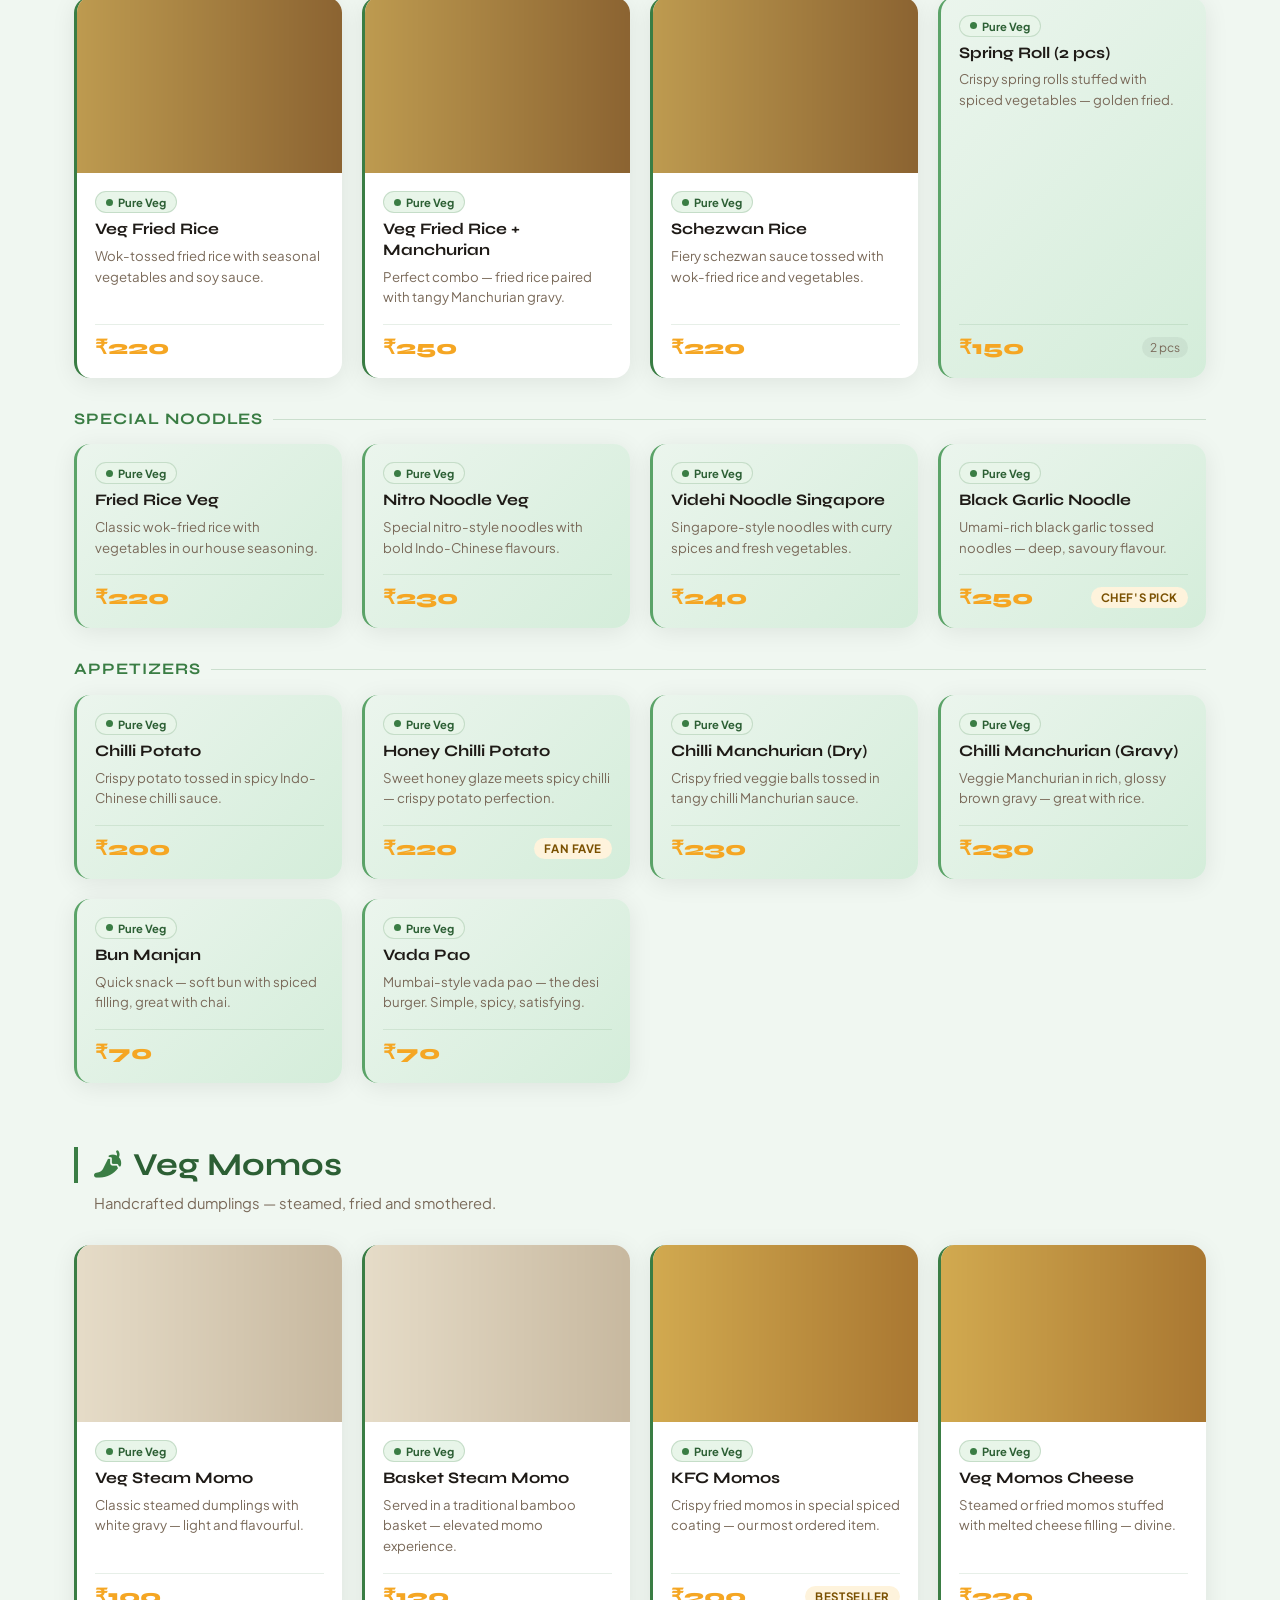
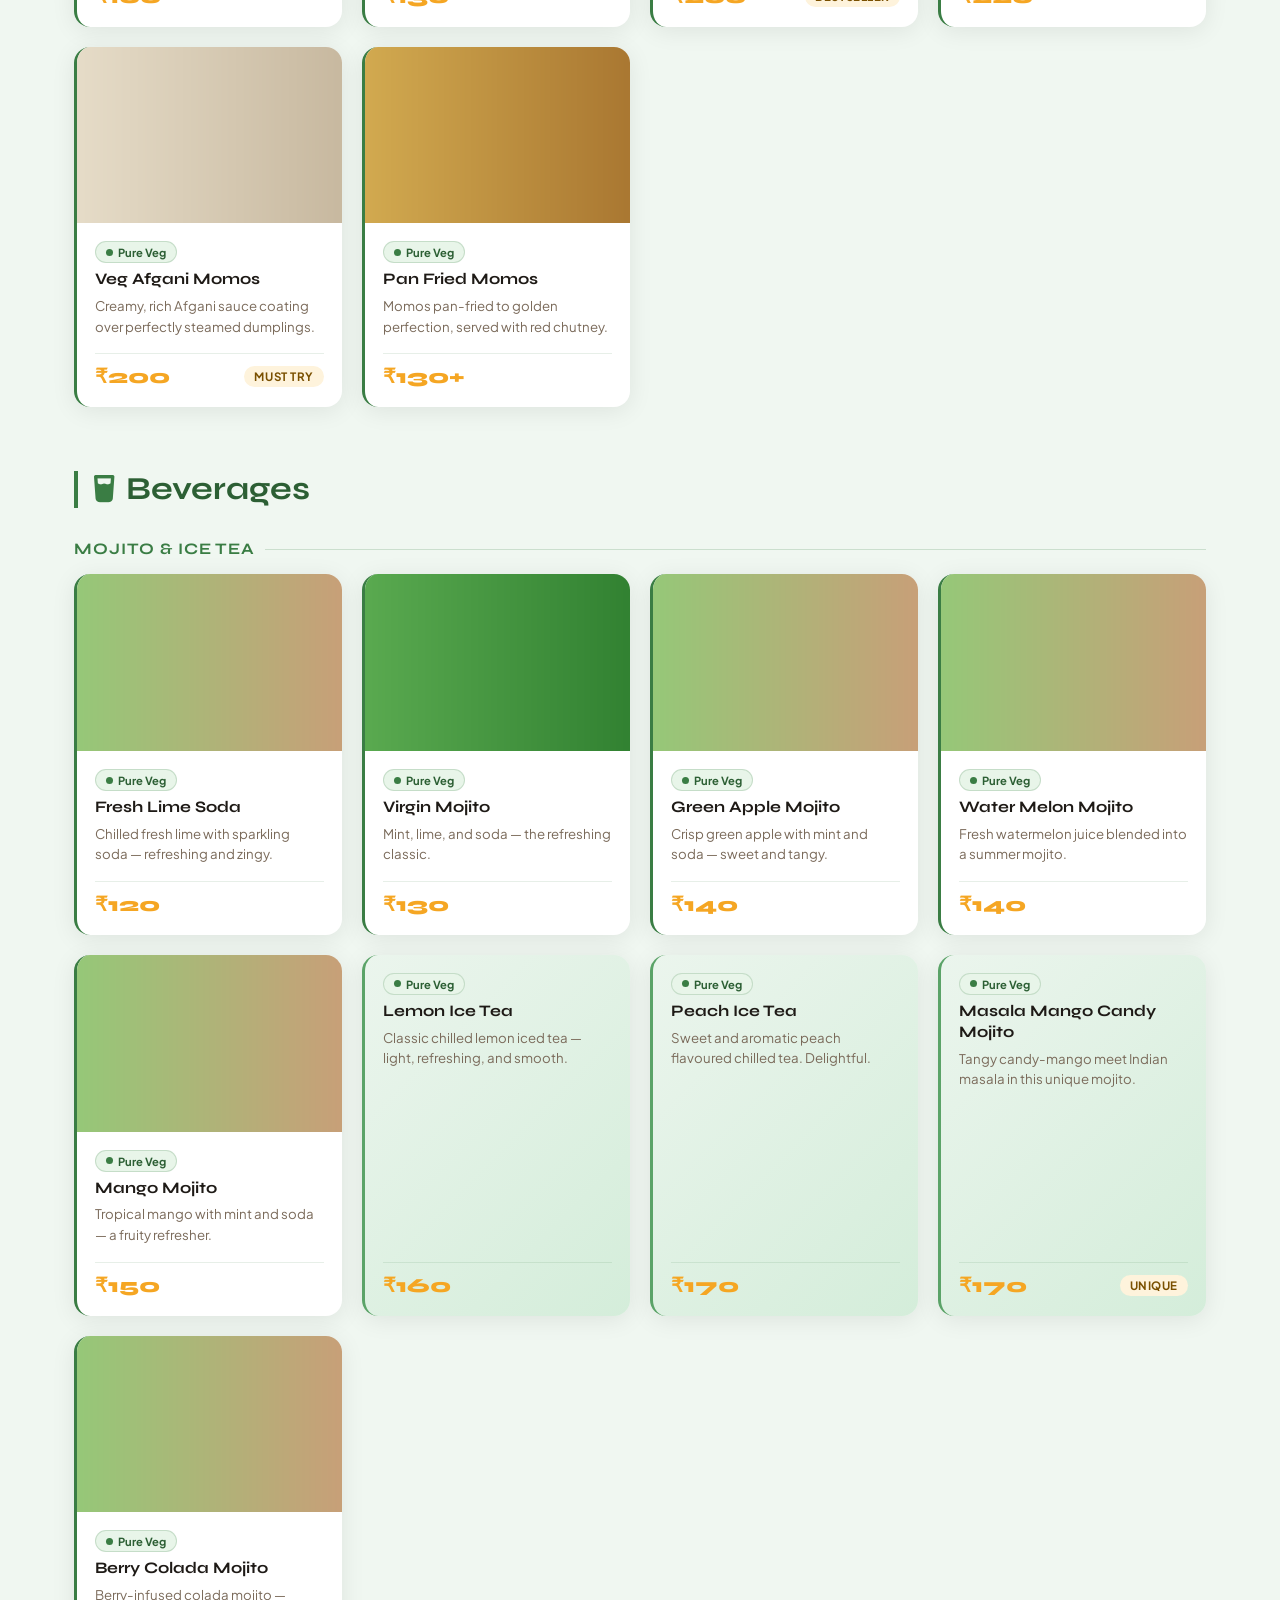
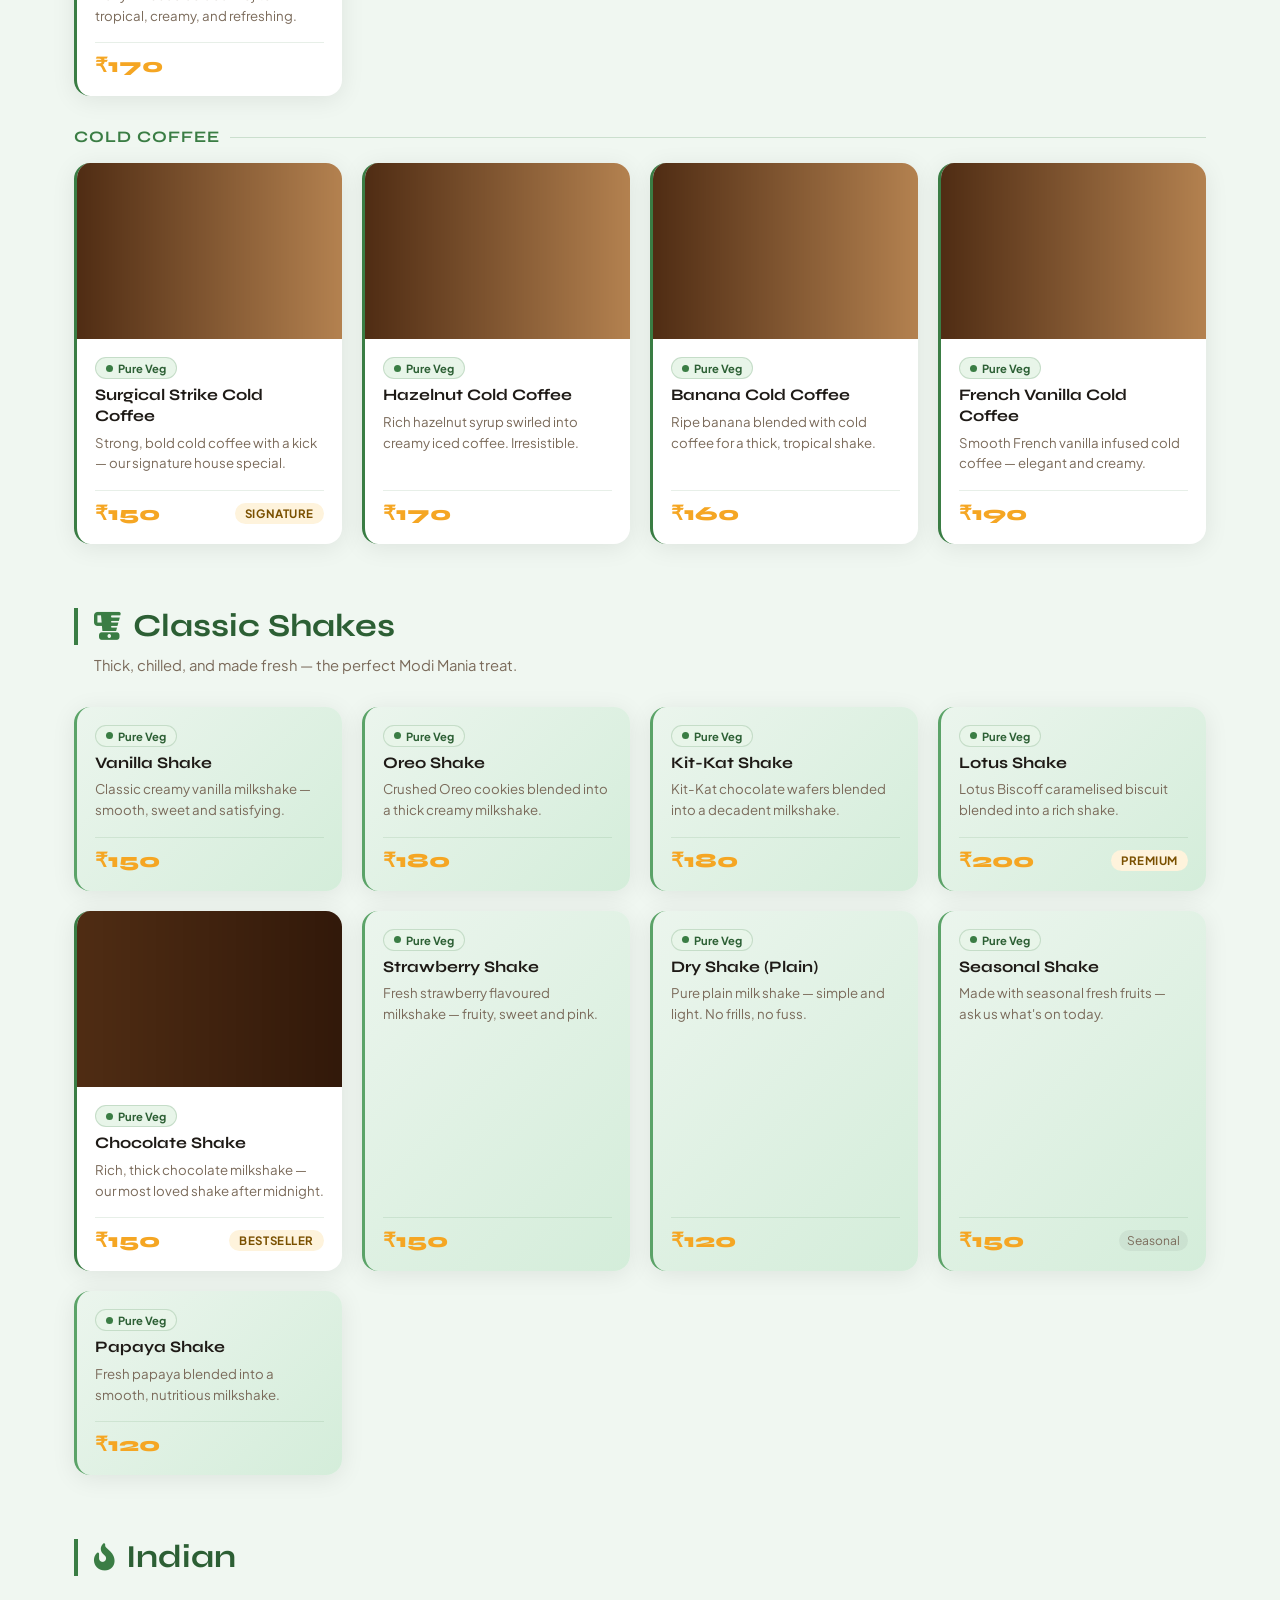
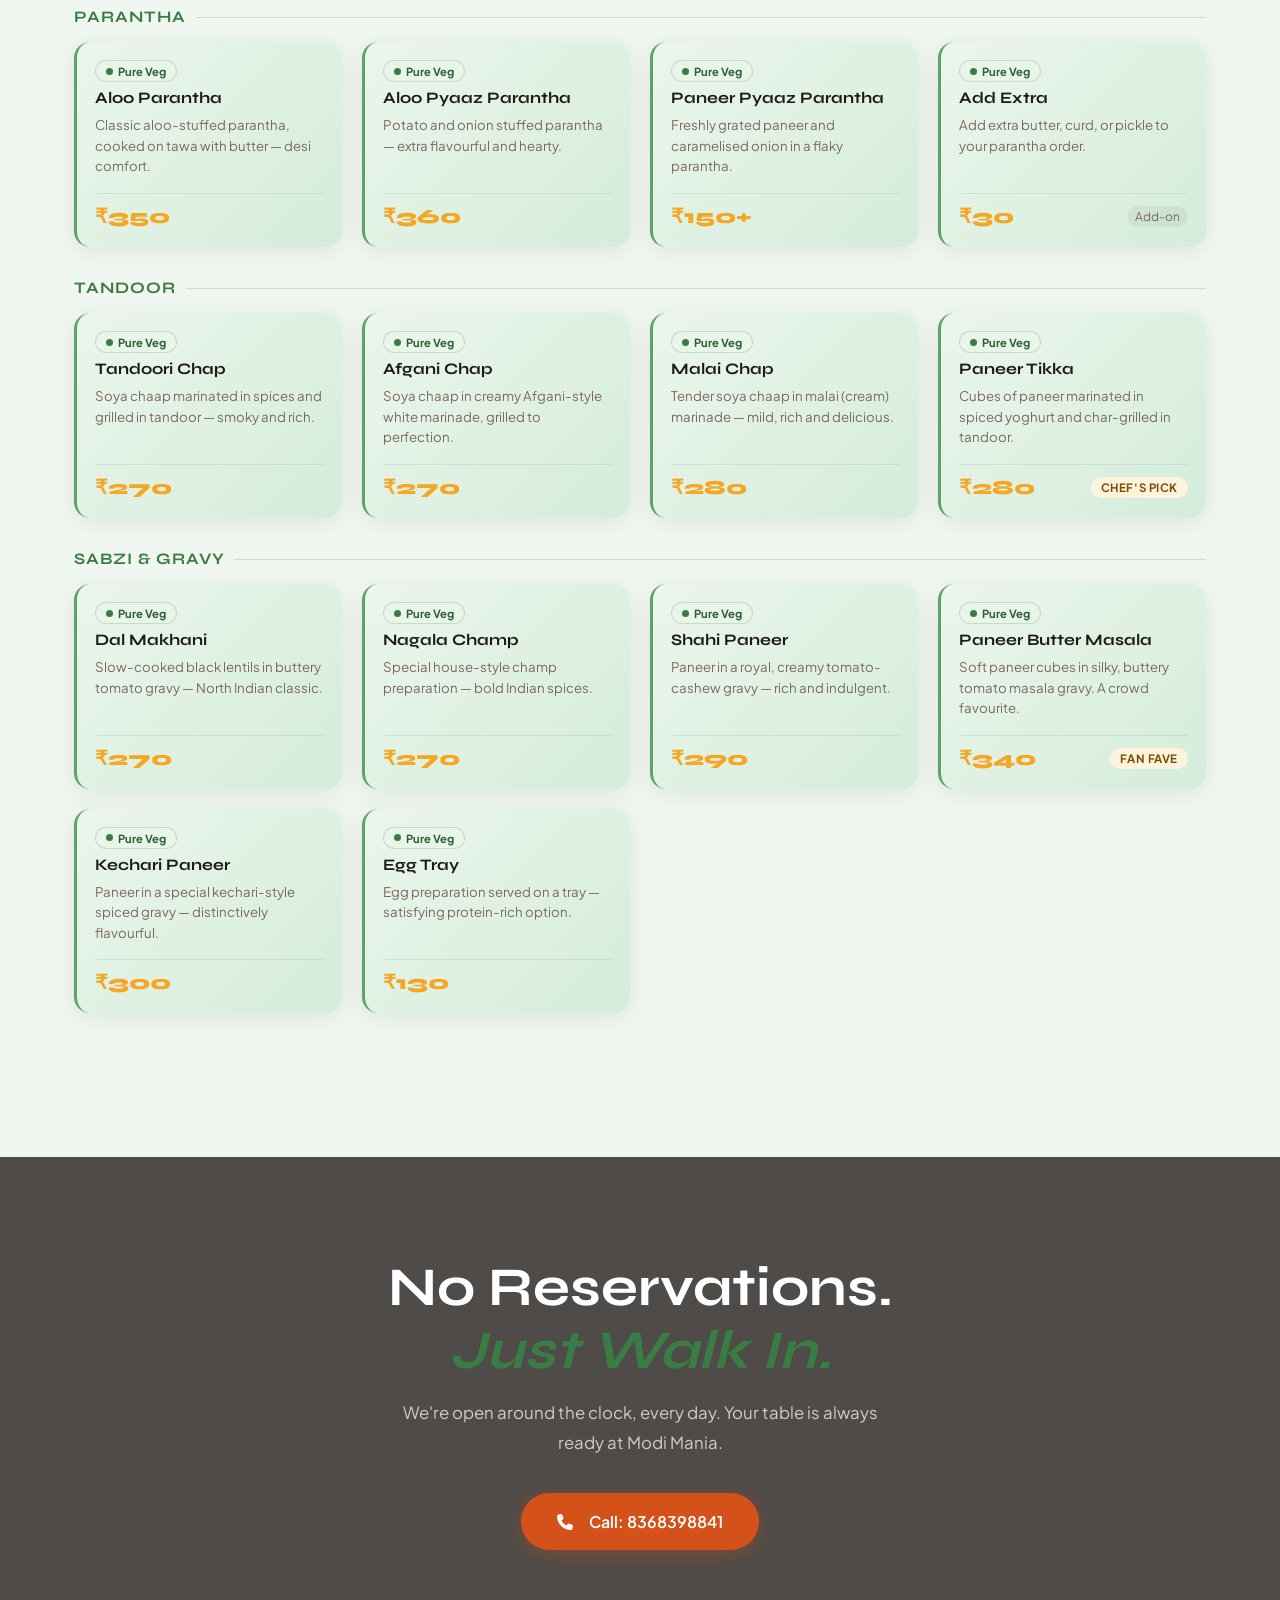
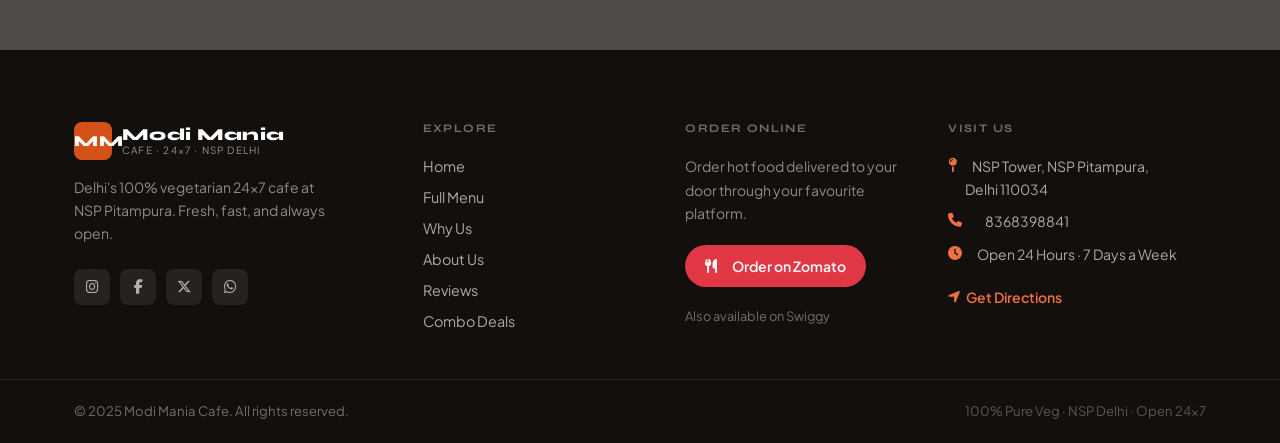
==== commit 53268a72: "fix: replace meat images, fix button spacing, add Google Reviews page - Hero background: replaced no" ====
--- a/menu.html
+++ b/menu.html
@@ -28,7 +28,7 @@
         <li><a href="menu.html" class="nav-link active">Menu</a></li>
         <li><a href="index.html#why-us" class="nav-link">Why Us</a></li>
         <li><a href="index.html#about" class="nav-link">About</a></li>
-        <li><a href="index.html#reviews" class="nav-link">Reviews</a></li>
+        <li><a href="reviews.html" class="nav-link">Reviews</a></li>
         <li><a href="index.html#contact" class="nav-link">Contact</a></li>
       </ul>
       <div class="nav-actions">
--- a/style.css
+++ b/style.css
@@ -51,9 +51,9 @@
 
 /* ---- TYPOGRAPHY ---- */
 h1,h2,h3,h4,h5 { font-family: var(--f-display); line-height: 1.15; }
-h1 { font-size: clamp(2.2rem, 5.5vw, 3.8rem); font-weight: 800; }
-h2 { font-size: clamp(1.75rem, 3.5vw, 2.7rem); font-weight: 700; }
-h3 { font-size: clamp(1.1rem, 2.2vw, 1.45rem); font-weight: 700; }
+h1 { font-size: clamp(2.4rem, 6vw, 4.2rem); font-weight: 800; }
+h2 { font-size: clamp(1.9rem, 4vw, 3rem); font-weight: 700; }
+h3 { font-size: clamp(1.2rem, 2.5vw, 1.6rem); font-weight: 700; }
 h4 { font-size: 1.1rem; font-weight: 700; }
 em { font-style: italic; color: var(--primary); }
 .page-menu em { color: var(--menu-green); }
@@ -61,13 +61,13 @@
 
 /* ---- LAYOUT ---- */
 .container { max-width: var(--max-w); margin: 0 auto; padding: 0 24px; }
-.section-pad { padding: 72px 0; }
-@media (max-width: 768px) { .section-pad { padding: 52px 0; } }
+.section-pad { padding: 96px 0; }
+@media (max-width: 768px) { .section-pad { padding: 64px 0; } }
 
 /* ---- SECTION HEADER ---- */
-.section-header { text-align: center; margin-bottom: 44px; }
-.section-header h2 { margin: 10px 0 14px; }
-.section-sub { color: var(--muted); max-width: 500px; margin: 0 auto; font-size: .95rem; }
+.section-header { text-align: center; margin-bottom: 56px; }
+.section-header h2 { margin: 12px 0 16px; }
+.section-sub { color: var(--muted); max-width: 520px; margin: 0 auto; font-size: .975rem; }
 .eyebrow {
   display: inline-block;
   font-size: .75rem;
@@ -316,6 +316,10 @@
   font-weight: 500;
   margin-bottom: 32px;
 }
+.hero-contact-btn {
+  display: inline-flex;
+  margin-bottom: 24px;
+}
 .hero-btns { display: flex; gap: 14px; flex-wrap: wrap; }
 /* Hero cards */
 .hero-right {
@@ -1191,317 +1195,3 @@
   .hero-bg { animation: none; }
   .ticker-track { animation: none; }
 }
-
-
-/* ============================================================
-   MOST LOVED ITEMS
-   ============================================================ */
-.most-loved { background: var(--white); }
-.loved-grid {
-  display: grid;
-  grid-template-columns: repeat(3, 1fr);
-  gap: 20px;
-}
-.loved-card {
-  position: relative;
-  border-radius: var(--radius);
-  overflow: hidden;
-  box-shadow: var(--shadow);
-  cursor: default;
-  aspect-ratio: 4/3;
-}
-.loved-card img {
-  width: 100%; height: 100%;
-  object-fit: cover;
-  display: block;
-  transition: transform .45s var(--ease);
-}
-.loved-card:hover img { transform: scale(1.07); }
-.loved-overlay {
-  position: absolute;
-  inset: 0;
-  background: linear-gradient(to top, rgba(10,6,2,.78) 0%, transparent 55%);
-  display: flex;
-  flex-direction: column;
-  justify-content: flex-end;
-  padding: 18px;
-  gap: 4px;
-}
-.loved-name {
-  color: var(--white);
-  font-family: var(--f-display);
-  font-size: 1rem;
-  font-weight: 700;
-  line-height: 1.2;
-}
-.loved-price {
-  color: var(--primary-light);
-  font-family: var(--f-display);
-  font-size: .95rem;
-  font-weight: 800;
-}
-.loved-tag {
-  position: absolute;
-  top: 12px; left: 12px;
-  background: var(--primary);
-  color: var(--white);
-  font-size: .68rem;
-  font-weight: 700;
-  letter-spacing: .08em;
-  text-transform: uppercase;
-  padding: 4px 10px;
-  border-radius: 100px;
-}
-@media (max-width: 900px) { .loved-grid { grid-template-columns: repeat(2, 1fr); } }
-@media (max-width: 540px) { .loved-grid { grid-template-columns: 1fr 1fr; gap: 12px; } }
-
-/* ============================================================
-   LATE NIGHT CRAVINGS
-   ============================================================ */
-.late-night {
-  background: var(--dark);
-  position: relative;
-  overflow: hidden;
-}
-.late-night::before {
-  content: '';
-  position: absolute;
-  inset: 0;
-  background:
-    radial-gradient(circle at 10% 50%, rgba(212,82,26,.18) 0%, transparent 50%),
-    radial-gradient(circle at 90% 20%, rgba(212,82,26,.12) 0%, transparent 45%);
-  pointer-events: none;
-}
-.late-night-inner {
-  position: relative;
-  z-index: 1;
-  display: grid;
-  grid-template-columns: 1fr 1fr;
-  gap: 64px;
-  align-items: center;
-}
-.late-night-content .eyebrow--light { margin-bottom: 12px; display: block; }
-.late-night-content h2 { color: var(--white); margin-bottom: 16px; }
-.late-night-content p { color: rgba(255,255,255,.62); font-size: .975rem; line-height: 1.75; margin-bottom: 28px; }
-.late-night-tags {
-  display: flex;
-  flex-wrap: wrap;
-  gap: 8px;
-  margin-bottom: 32px;
-}
-.ln-tag {
-  background: rgba(255,255,255,.08);
-  border: 1px solid rgba(255,255,255,.15);
-  color: rgba(255,255,255,.8);
-  font-size: .8rem;
-  font-weight: 600;
-  padding: 6px 14px;
-  border-radius: 100px;
-}
-.ln-tag i { color: var(--primary-light); margin-right: 5px; }
-.late-night-imgs {
-  display: grid;
-  grid-template-columns: 1fr 1fr;
-  grid-template-rows: 1fr 1fr;
-  gap: 12px;
-  height: 380px;
-}
-.ln-img {
-  border-radius: 12px;
-  overflow: hidden;
-}
-.ln-img img {
-  width: 100%; height: 100%;
-  object-fit: cover;
-  display: block;
-  transition: transform .4s var(--ease);
-}
-.ln-img:hover img { transform: scale(1.06); }
-.ln-img--tall { grid-row: span 2; }
-@media (max-width: 900px) {
-  .late-night-inner { grid-template-columns: 1fr; gap: 40px; }
-  .late-night-imgs { height: 240px; }
-}
-@media (max-width: 480px) {
-  .late-night-imgs { height: 200px; }
-}
-
-/* ============================================================
-   STUDENT FAVORITES
-   ============================================================ */
-.student-favs { background: var(--cream); }
-.student-grid {
-  display: grid;
-  grid-template-columns: repeat(4, 1fr);
-  gap: 18px;
-}
-.sfav-card {
-  background: var(--white);
-  border-radius: var(--radius);
-  padding: 24px 20px;
-  text-align: center;
-  box-shadow: var(--shadow);
-  border-bottom: 3px solid var(--primary);
-  transition: transform .3s var(--ease), box-shadow .3s;
-}
-.sfav-card:hover { transform: translateY(-5px); box-shadow: var(--shadow-md); }
-.sfav-emoji { font-size: 2rem; line-height: 1; margin-bottom: 12px; }
-.sfav-name {
-  font-family: var(--f-display);
-  font-size: .95rem;
-  font-weight: 700;
-  color: var(--charcoal);
-  margin-bottom: 6px;
-}
-.sfav-price {
-  color: var(--primary);
-  font-family: var(--f-display);
-  font-size: 1.1rem;
-  font-weight: 800;
-}
-.sfav-label {
-  font-size: .72rem;
-  color: var(--muted);
-  margin-top: 4px;
-  font-weight: 500;
-}
-@media (max-width: 900px) { .student-grid { grid-template-columns: repeat(2, 1fr); } }
-@media (max-width: 480px) { .student-grid { grid-template-columns: repeat(2, 1fr); gap: 12px; } }
-
-/* ============================================================
-   OPEN 24x7 STRIP
-   ============================================================ */
-.open-strip {
-  background: var(--primary);
-  padding: 52px 0;
-}
-.open-strip-inner {
-  display: flex;
-  align-items: center;
-  justify-content: space-between;
-  gap: 32px;
-  flex-wrap: wrap;
-}
-.open-strip-text h2 {
-  color: var(--white);
-  font-size: clamp(1.6rem, 3.5vw, 2.4rem);
-  margin-bottom: 8px;
-}
-.open-strip-text p { color: rgba(255,255,255,.82); font-size: .975rem; max-width: 480px; }
-.open-strip-stats {
-  display: flex;
-  gap: 32px;
-  flex-wrap: wrap;
-}
-.os-stat {
-  text-align: center;
-  color: var(--white);
-}
-.os-stat-num {
-  font-family: var(--f-display);
-  font-size: 2rem;
-  font-weight: 800;
-  line-height: 1;
-  display: block;
-}
-.os-stat-label {
-  font-size: .8rem;
-  opacity: .82;
-  margin-top: 4px;
-  display: block;
-  letter-spacing: .04em;
-}
-@media (max-width: 768px) {
-  .open-strip-inner { justify-content: center; text-align: center; }
-  .open-strip-text p { margin: 0 auto; }
-  .open-strip-stats { justify-content: center; gap: 24px; }
-}
-
-/* ============================================================
-   CAFE VIBES GALLERY
-   ============================================================ */
-.cafe-vibes { background: var(--beige); }
-.vibes-mosaic {
-  display: grid;
-  grid-template-columns: repeat(12, 1fr);
-  grid-template-rows: 200px 200px;
-  gap: 12px;
-}
-.vibe-tile {
-  border-radius: 12px;
-  overflow: hidden;
-  position: relative;
-}
-.vibe-tile img {
-  width: 100%; height: 100%;
-  object-fit: cover;
-  display: block;
-  transition: transform .45s var(--ease);
-}
-.vibe-tile:hover img { transform: scale(1.07); }
-.vibe-tile--a { grid-column: span 5; grid-row: span 2; }
-.vibe-tile--b { grid-column: span 4; }
-.vibe-tile--c { grid-column: span 3; }
-.vibe-tile--d { grid-column: span 4; }
-.vibe-tile--e { grid-column: span 3; }
-.vibe-caption {
-  position: absolute;
-  bottom: 0; left: 0; right: 0;
-  background: linear-gradient(to top, rgba(0,0,0,.65) 0%, transparent 100%);
-  color: var(--white);
-  font-size: .78rem;
-  font-weight: 600;
-  padding: 18px 12px 10px;
-  letter-spacing: .04em;
-}
-.vibes-cta {
-  text-align: center;
-  margin-top: 28px;
-}
-.vibes-cta p {
-  color: var(--muted);
-  font-size: .9rem;
-  margin-bottom: 16px;
-}
-@media (max-width: 900px) {
-  .vibes-mosaic {
-    grid-template-columns: repeat(2, 1fr);
-    grid-template-rows: auto;
-    aspect-ratio: unset;
-  }
-  .vibe-tile { aspect-ratio: 4/3; grid-column: span 1 !important; grid-row: span 1 !important; }
-  .vibe-tile--a { grid-column: span 2 !important; }
-}
-@media (max-width: 480px) {
-  .vibes-mosaic { grid-template-columns: 1fr 1fr; gap: 8px; }
-  .vibe-tile--a { grid-column: span 2 !important; }
-}
-
-/* ============================================================
-   IMPROVEMENTS — PREVIEW CARD TIGHTER
-   ============================================================ */
-.pcard-img-wrap img { height: 185px; }
-.preview-card:hover { transform: translateY(-5px); }
-.combo-card { padding: 26px 22px; }
-.why-card { padding: 30px 22px; }
-
-/* ============================================================
-   REVIEW CARD IMPROVEMENTS
-   ============================================================ */
-.review-card { padding: 24px; }
-.review-text { font-size: .875rem; }
-
-/* ============================================================
-   GALLERY STRIP IMPROVEMENTS
-   ============================================================ */
-.gallery-strip { padding: 32px 0; }
-.gallery-item { width: 185px; }
-.gallery-item img { width: 185px; height: 185px; }
-
-/* ============================================================
-   MOBILE NAV FIX
-   ============================================================ */
-@media (max-width: 480px) {
-  .nav-actions .btn-sm { display: none; }
-  .hero-btns { gap: 10px; }
-}
